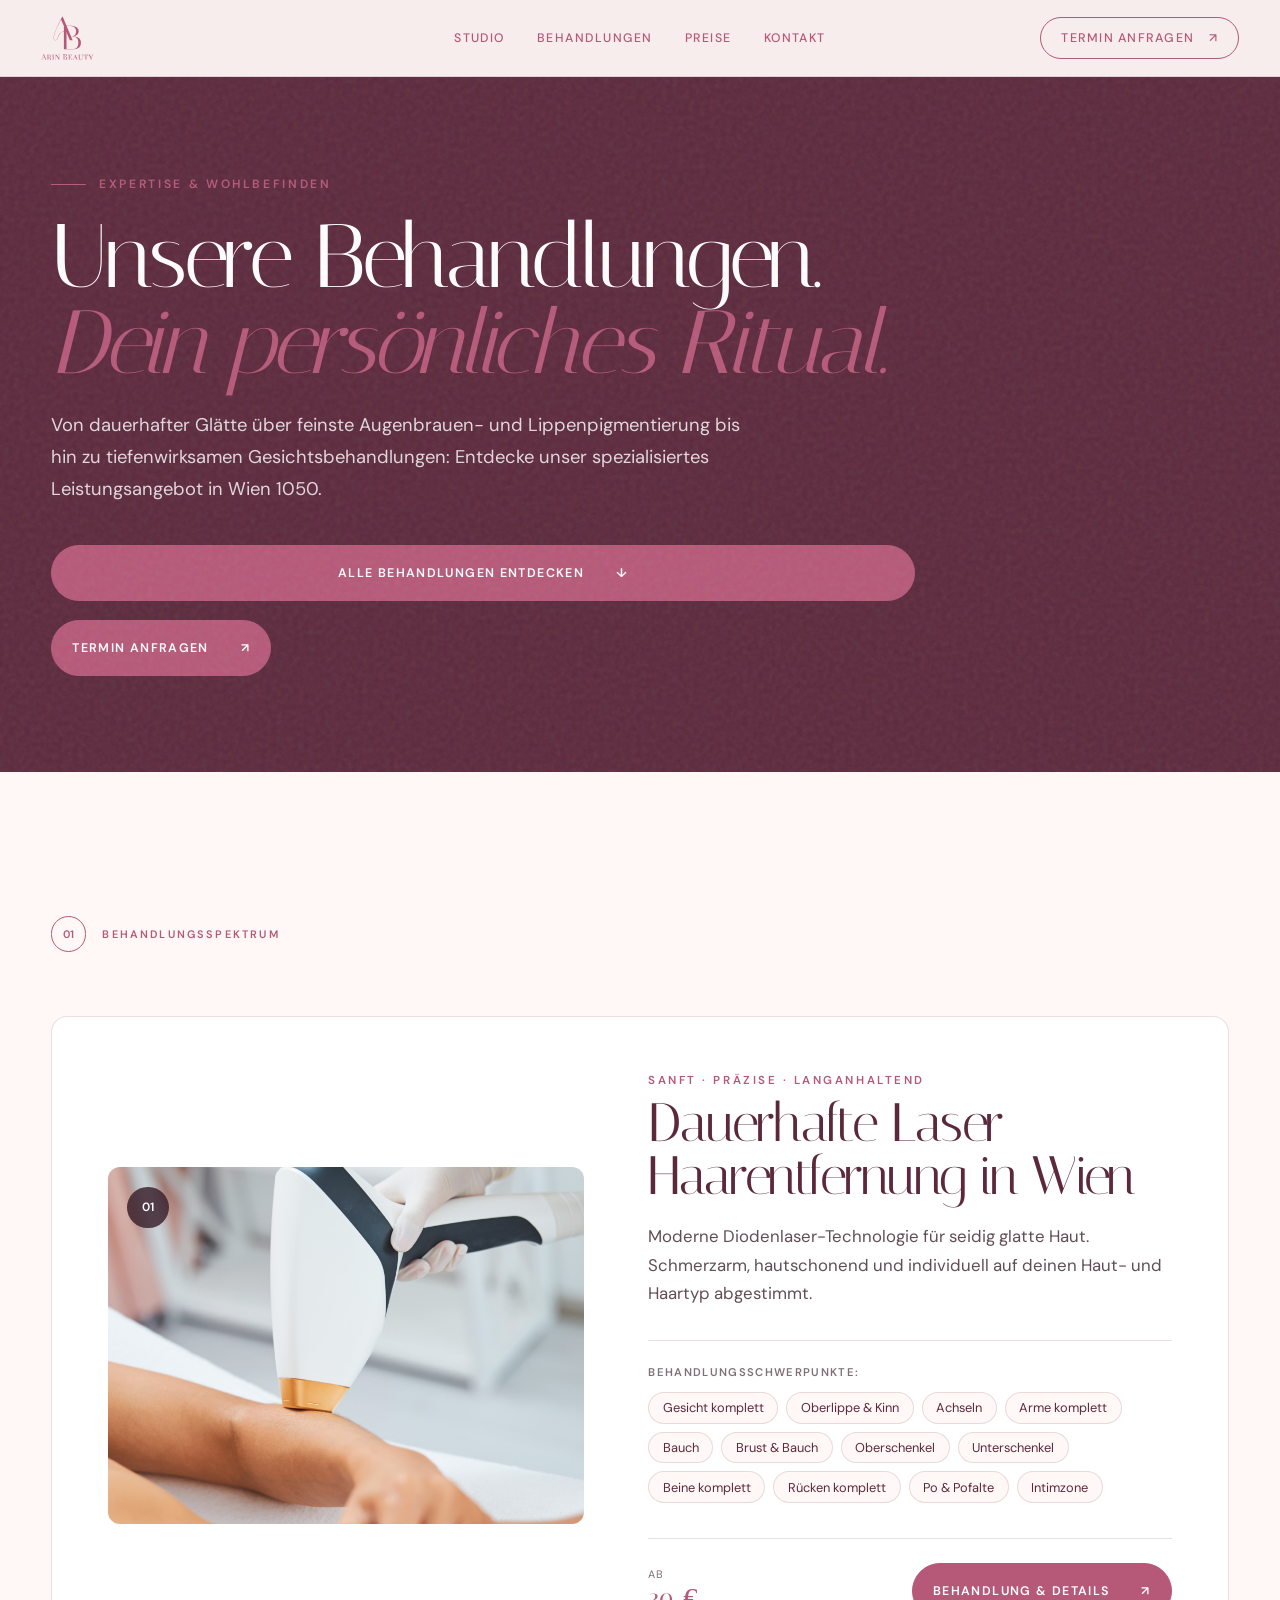
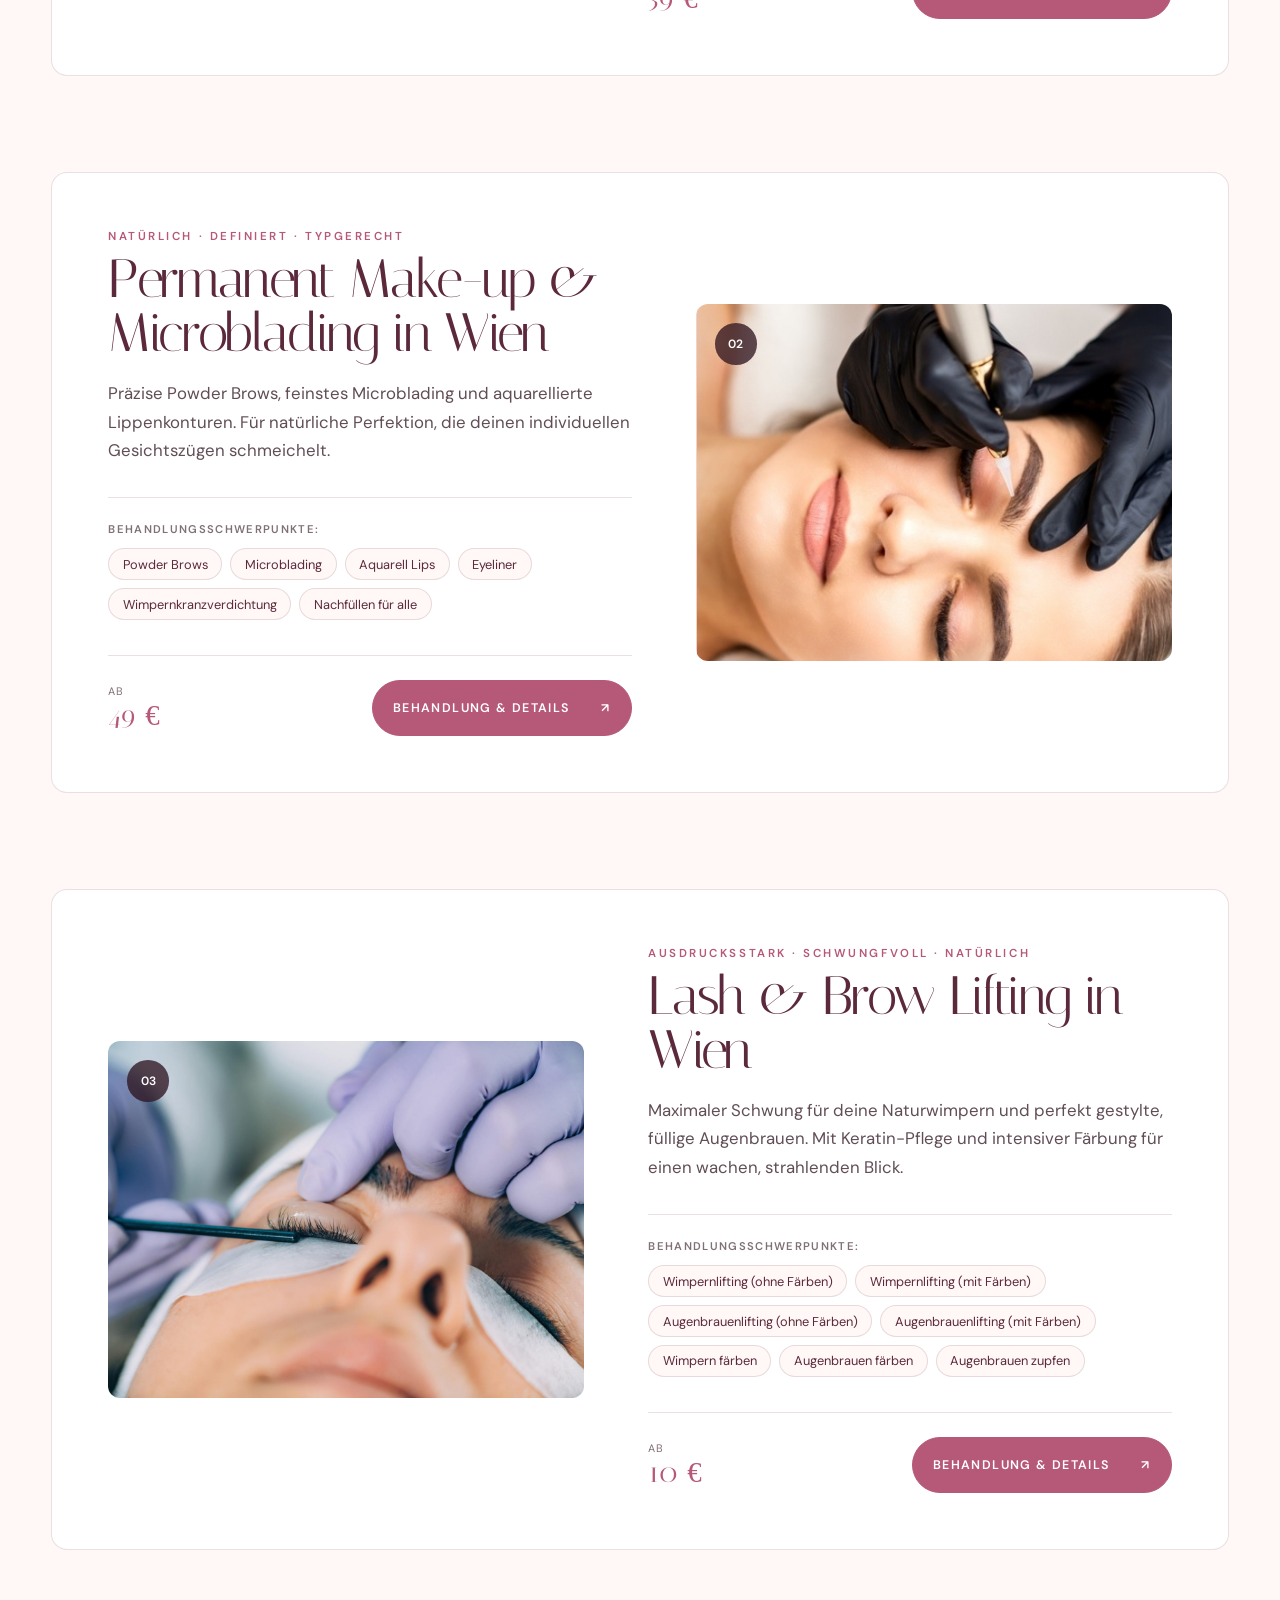
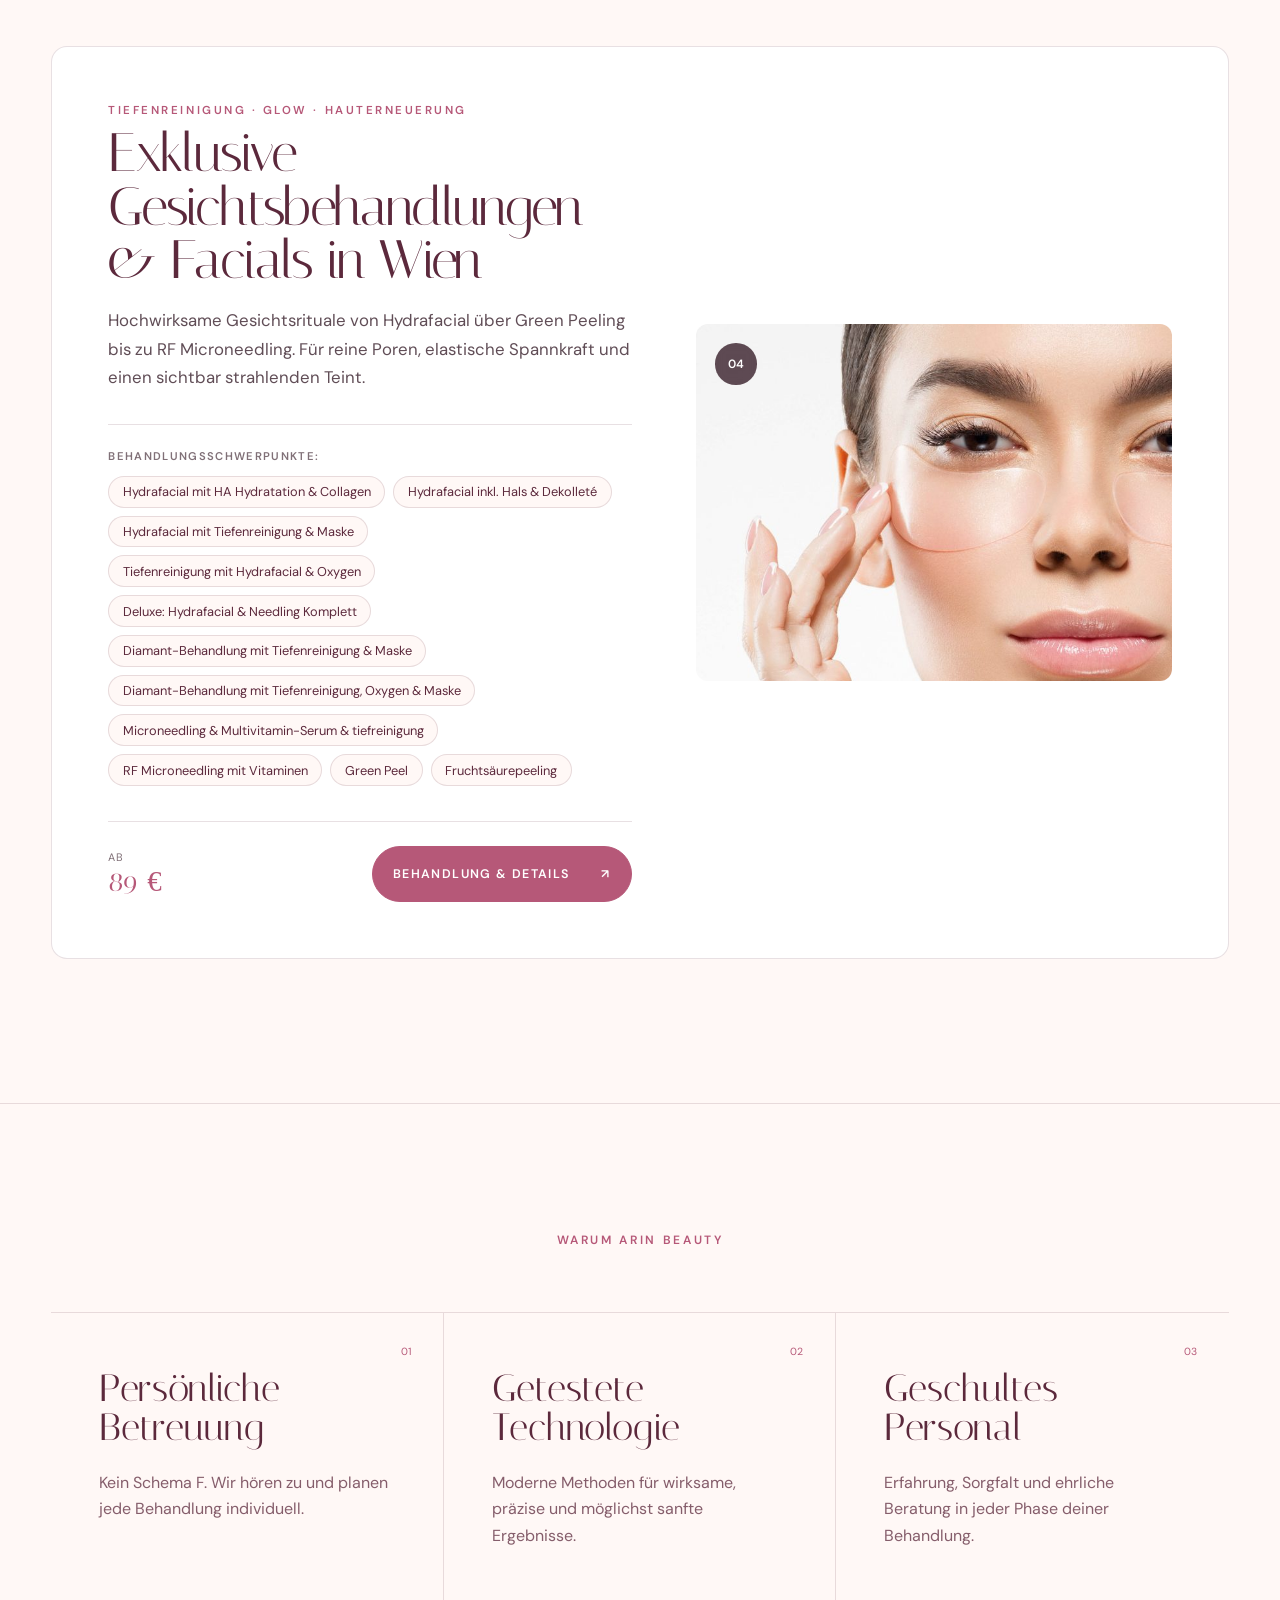
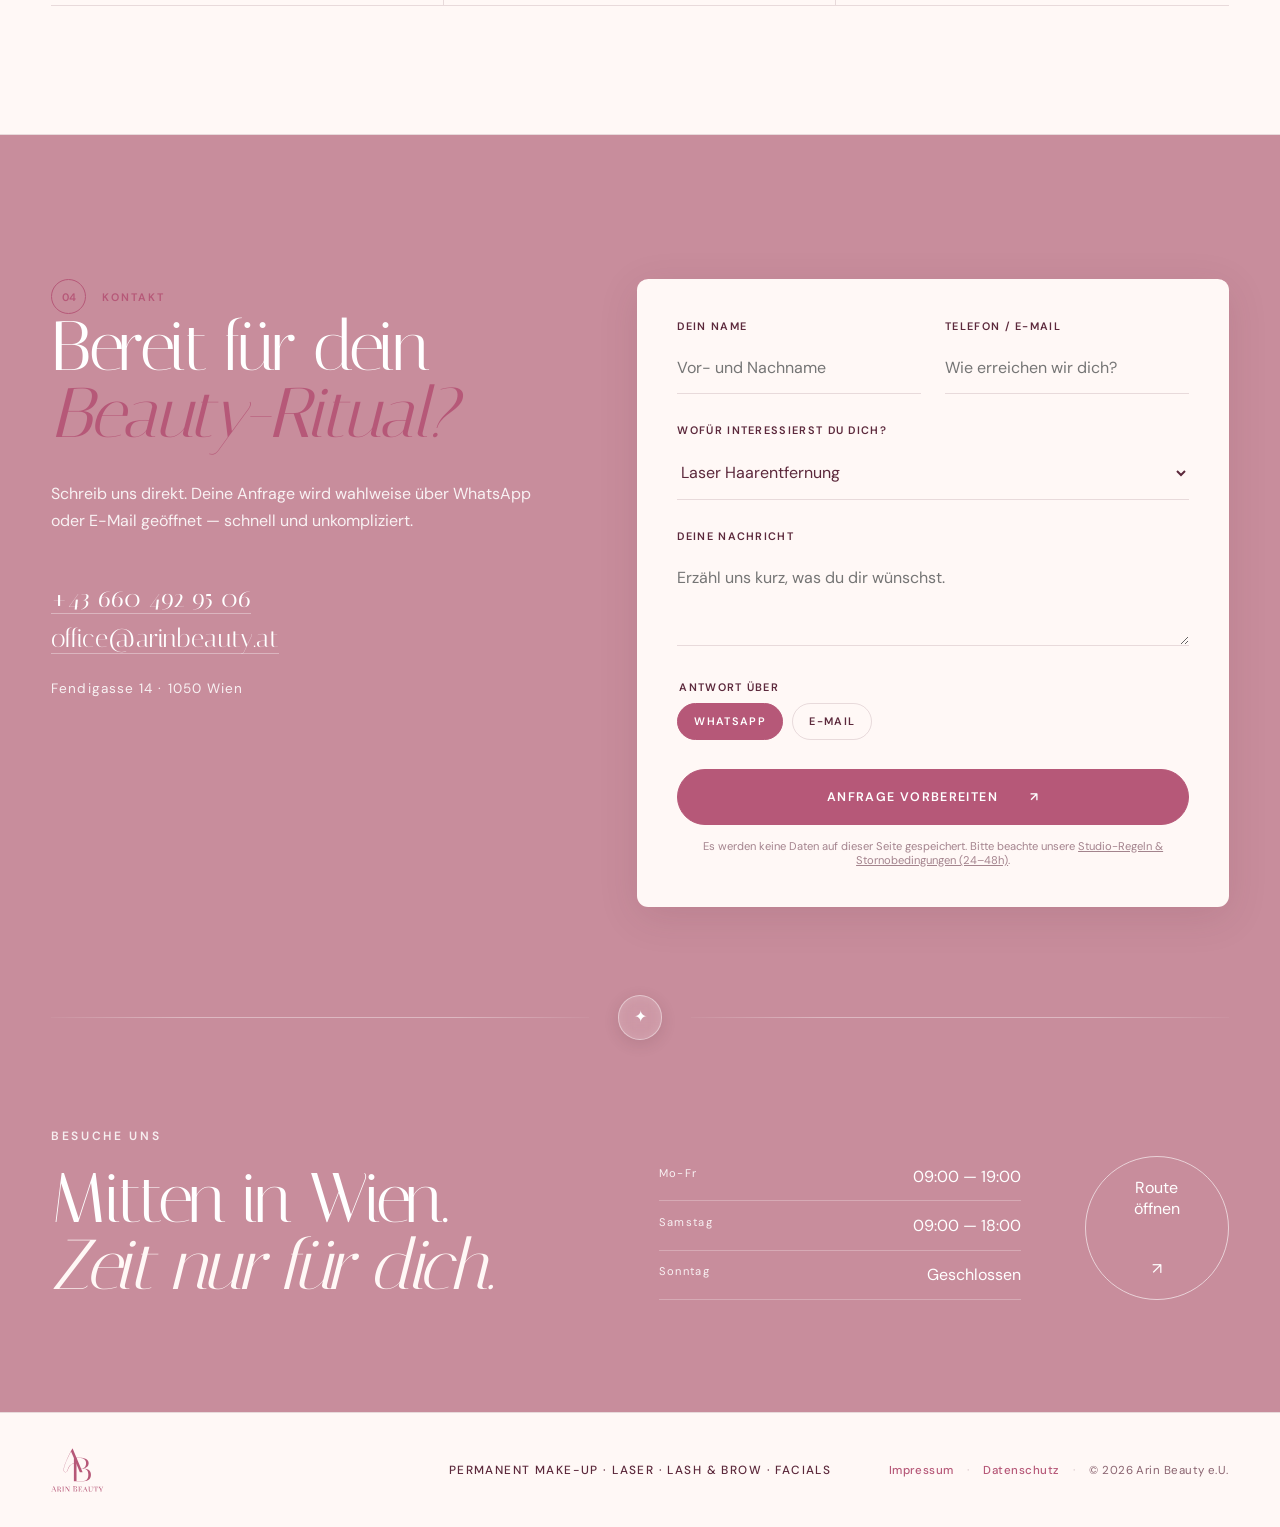
==== behandlungen/index.html @ 5d075c3d "create project template" ====
<!DOCTYPE html><html lang="de"> <head><meta charset="utf-8"><meta name="viewport" content="width=device-width, initial-scale=1"><title>Behandlungen &amp; Rituale — Arin Beauty Studio Wien</title><meta name="description" content="Alle Behandlungen bei Arin Beauty in 1050 Wien im Überblick: Laser-Haarentfernung, Permanent Make-up, Lash &#38; Brow Lifting und Gesichtsbehandlungen."><meta name="theme-color" content="#2b111d"><link rel="canonical" href="https://arinbeauty.at/behandlungen/"><!-- Open Graph / Facebook --><meta property="og:type" content="website"><meta property="og:url" content="https://arinbeauty.at/behandlungen/"><meta property="og:title" content="Behandlungen &#38; Rituale — Arin Beauty Studio Wien"><meta property="og:description" content="Alle Behandlungen bei Arin Beauty in 1050 Wien im Überblick: Laser-Haarentfernung, Permanent Make-up, Lash &#38; Brow Lifting und Gesichtsbehandlungen."><meta property="og:image" content="https://arinbeauty.at/images/laser.jpg"><meta property="og:locale" content="de_AT"><!-- Twitter --><meta name="twitter:card" content="summary_large_image"><meta name="twitter:url" content="https://arinbeauty.at/behandlungen/"><meta name="twitter:title" content="Behandlungen &#38; Rituale — Arin Beauty Studio Wien"><meta name="twitter:description" content="Alle Behandlungen bei Arin Beauty in 1050 Wien im Überblick: Laser-Haarentfernung, Permanent Make-up, Lash &#38; Brow Lifting und Gesichtsbehandlungen."><meta name="twitter:image" content="https://arinbeauty.at/images/laser.jpg"><!-- Fonts & Preconnect --><link rel="preconnect" href="https://fonts.googleapis.com"><link rel="preconnect" href="https://fonts.gstatic.com" crossorigin><link href="https://fonts.googleapis.com/css2?family=DM+Sans:wght@400;500;600&family=Italiana&display=swap" rel="stylesheet"><!-- Favicon --><link rel="icon" type="image/svg+xml" href="data:image/svg+xml,%3Csvg xmlns='http://www.w3.org/2000/svg' viewBox='0 0 64 64'%3E%3Crect width='64' height='64' rx='32' fill='%23f4b7ca'/%3E%3Cpath d='M18 45 30 17h4l12 28h-7l-2.5-6H27.2l-2.4 6h-6.8Zm11.5-12h4.8L32 27l-2.5 6Z' fill='%232b111d'/%3E%3C/svg%3E"><!-- Local Business Schema for SEO --><script type="application/ld+json">{"@context":"https://schema.org","@type":"HealthAndBeautyBusiness","name":"Arin Beauty","url":"https://arinbeauty.at","logo":"https://arinbeauty.at/images/clinic-logo.svg","image":"https://arinbeauty.at/images/laser.jpg","description":"Alle Behandlungen bei Arin Beauty in 1050 Wien im Überblick: Laser-Haarentfernung, Permanent Make-up, Lash & Brow Lifting und Gesichtsbehandlungen.","telephone":"+436604929506","priceRange":"€€","address":{"@type":"PostalAddress","streetAddress":"Fendigasse 14","addressLocality":"Wien","postalCode":"1050","addressCountry":"AT"},"geo":{"@type":"GeoCoordinates","latitude":48.1834,"longitude":16.3571},"openingHoursSpecification":[{"@type":"OpeningHoursSpecification","dayOfWeek":["Monday","Tuesday","Wednesday","Thursday","Friday"],"opens":"09:00","closes":"19:00"},{"@type":"OpeningHoursSpecification","dayOfWeek":"Saturday","opens":"09:00","closes":"18:00"}],"sameAs":["https://www.instagram.com/arinbeauty.at/"]}</script><link rel="stylesheet" href="../_astro/_service_.DcyjNBuE.css">
<link rel="stylesheet" href="../_astro/behandlungen.DnwA8WPB.css"></head> <body> <a class="skip-link" href="index.html#main">Zum Inhalt springen</a> <div class="cursor-glow" aria-hidden="true"></div>  <header class="site-header" id="site-header"> <a class="brand" href="../index.html" aria-label="Arin Beauty Startseite"> <svg xmlns="http://www.w3.org/2000/svg" xmlns:xlink="http://www.w3.org/1999/xlink" width="auto" height="44" class="clinic-logo " aria-hidden="true" viewBox="25 60 325 272" preserveAspectRatio="xMidYMid meet"><defs><g></g></defs><g fill="currentColor" fill-opacity="1"><g transform="translate(95.556233, 209.247886)"><g><path d="M 107.566406 0 L 124.910156 0 L 63.175781 -145.761719 L 61.730469 -145.761719 C 46.039062 -119.128906 27.460938 -81.550781 16.515625 -52.027344 C 11.5625 -38.816406 8.671875 -27.253906 7.640625 -18.167969 C 6.605469 -8.878906 8.878906 -2.683594 14.453125 -0.207031 C 15.898438 1.03125 16.515625 1.03125 17.753906 1.238281 C 27.046875 1.652344 30.554688 -5.988281 34.480469 -16.308594 C 41.085938 -31.382812 49.136719 -52.648438 84.234375 -55.949219 Z M 83.617188 -57.394531 C 47.898438 -53.886719 39.640625 -32.207031 32.828125 -16.722656 C 29.523438 -7.226562 26.21875 0 17.960938 -0.621094 C 16.929688 -1.238281 16.308594 -1.238281 15.070312 -1.652344 C 10.117188 -3.304688 8.671875 -9.703125 9.085938 -18.167969 C 10.117188 -27.046875 13.007812 -38.402344 17.960938 -51.617188 C 26.632812 -75.566406 40.671875 -103.644531 53.265625 -128.007812 Z M 83.617188 -57.394531 "></path></g></g></g><g fill="currentColor" fill-opacity="1"><g transform="translate(159.251214, 266.327521)"><g><path d="M 68.339844 -80.3125 C 85.0625 -83.824219 98.6875 -94.144531 98.6875 -112.726562 C 98.6875 -136.472656 73.914062 -145.761719 42.945312 -145.761719 L 7.226562 -145.761719 L 7.226562 0 L 56.15625 0 C 87.953125 -0.207031 112.726562 -7.226562 112.726562 -40.464844 C 112.726562 -69.785156 94.351562 -78.457031 68.339844 -80.3125 Z M 96.625 -40.464844 C 96.625 -3.304688 73.085938 -1.652344 54.503906 -1.652344 L 23.535156 -1.652344 L 23.535156 -115 C 25.1875 -106.945312 27.664062 -99.925781 31.382812 -94.351562 C 37.371094 -84.855469 46.453125 -79.28125 56.15625 -79.28125 C 74.121094 -79.28125 96.625 -77.421875 96.625 -40.464844 Z M 82.585938 -112.726562 C 82.585938 -90.222656 69.992188 -80.933594 56.15625 -80.933594 C 46.867188 -80.933594 38.816406 -86.09375 33.035156 -95.386719 C 27.046875 -104.054688 23.535156 -116.445312 23.535156 -130.691406 L 23.535156 -144.316406 L 42.945312 -144.316406 C 62.765625 -144.316406 82.585938 -136.265625 82.585938 -112.726562 Z M 82.585938 -112.726562 "></path></g></g></g><g fill="currentColor" fill-opacity="1"><g transform="translate(27.166863, 329.665023)"><g><path d="M 27.59375 -4.09375 C 28.363281 -2.082031 29.484375 -1.039062 30.953125 -0.96875 L 30.953125 0 C 29.648438 -0.09375 27.910156 -0.140625 25.734375 -0.140625 C 22.953125 -0.140625 20.878906 -0.09375 19.515625 0 L 19.515625 -0.96875 C 20.742188 -1.039062 21.625 -1.195312 22.15625 -1.4375 C 22.695312 -1.675781 22.96875 -2.117188 22.96875 -2.765625 C 22.96875 -3.316406 22.769531 -4.082031 22.375 -5.0625 L 19.40625 -13.046875 L 7.640625 -13.046875 L 5.640625 -7.875 C 4.992188 -6.125 4.671875 -4.796875 4.671875 -3.890625 C 4.671875 -2.890625 5.019531 -2.160156 5.71875 -1.703125 C 6.414062 -1.242188 7.476562 -1 8.90625 -0.96875 L 8.90625 0 C 7.050781 -0.09375 5.1875 -0.140625 3.3125 -0.140625 C 1.851562 -0.140625 0.632812 -0.09375 -0.34375 0 L -0.34375 -0.96875 C 1.28125 -1.363281 2.5625 -2.773438 3.5 -5.203125 L 14.9375 -34.6875 L 15.71875 -34.6875 Z M 19.03125 -14.015625 L 13.578125 -28.5625 L 8.03125 -14.015625 Z M 19.03125 -14.015625 "></path></g></g></g><g fill="currentColor" fill-opacity="1"><g transform="translate(59.605397, 329.665023)"><g><path d="M 30.75 -2.046875 C 30.132812 -1.171875 29.425781 -0.492188 28.625 -0.015625 C 27.832031 0.453125 26.882812 0.6875 25.78125 0.6875 C 23.0625 0.6875 21.394531 -0.546875 20.78125 -3.015625 L 19.265625 -9.09375 C 18.816406 -10.914062 18.144531 -12.132812 17.25 -12.75 C 16.351562 -13.363281 15.03125 -13.671875 13.28125 -13.671875 L 10.515625 -13.671875 L 10.515625 -5.15625 C 10.515625 -3.925781 10.609375 -3.035156 10.796875 -2.484375 C 10.992188 -1.929688 11.359375 -1.554688 11.890625 -1.359375 C 12.429688 -1.171875 13.285156 -1.039062 14.453125 -0.96875 L 14.453125 0 C 12.960938 -0.09375 10.898438 -0.140625 8.265625 -0.140625 C 5.484375 -0.140625 3.410156 -0.09375 2.046875 0 L 2.046875 -0.96875 C 3.210938 -1.039062 4.0625 -1.171875 4.59375 -1.359375 C 5.132812 -1.554688 5.5 -1.929688 5.6875 -2.484375 C 5.882812 -3.035156 5.984375 -3.925781 5.984375 -5.15625 L 5.984375 -24.421875 C 5.984375 -25.660156 5.882812 -26.550781 5.6875 -27.09375 C 5.5 -27.644531 5.132812 -28.019531 4.59375 -28.21875 C 4.0625 -28.414062 3.210938 -28.546875 2.046875 -28.609375 L 2.046875 -29.578125 C 3.410156 -29.484375 5.390625 -29.4375 7.984375 -29.4375 L 12.9375 -29.484375 C 13.488281 -29.515625 14.125 -29.53125 14.84375 -29.53125 C 18.476562 -29.53125 21.257812 -28.847656 23.1875 -27.484375 C 25.113281 -26.128906 26.078125 -24.363281 26.078125 -22.1875 C 26.078125 -20.300781 25.320312 -18.578125 23.8125 -17.015625 C 22.3125 -15.460938 19.835938 -14.476562 16.390625 -14.0625 C 17.046875 -14 17.597656 -13.929688 18.046875 -13.859375 C 19.765625 -13.609375 21.125 -13.09375 22.125 -12.3125 C 23.132812 -11.53125 23.851562 -10.28125 24.28125 -8.5625 L 25.34375 -4.140625 C 25.601562 -3.003906 25.882812 -2.195312 26.1875 -1.71875 C 26.5 -1.25 26.898438 -1.015625 27.390625 -1.015625 C 28.203125 -1.015625 29.09375 -1.566406 30.0625 -2.671875 Z M 13.625 -28.609375 C 12.75 -28.609375 12.09375 -28.492188 11.65625 -28.265625 C 11.21875 -28.035156 10.914062 -27.628906 10.75 -27.046875 C 10.59375 -26.460938 10.515625 -25.585938 10.515625 -24.421875 L 10.515625 -14.640625 L 13.765625 -14.640625 C 16.617188 -14.640625 18.570312 -15.25 19.625 -16.46875 C 20.6875 -17.6875 21.21875 -19.414062 21.21875 -21.65625 C 21.21875 -23.988281 20.625 -25.726562 19.4375 -26.875 C 18.25 -28.03125 16.3125 -28.609375 13.625 -28.609375 Z M 13.625 -28.609375 "></path></g></g></g><g fill="currentColor" fill-opacity="1"><g transform="translate(91.75214, 329.665023)"><g><path d="M 14.453125 -28.609375 C 13.285156 -28.546875 12.429688 -28.414062 11.890625 -28.21875 C 11.359375 -28.019531 10.992188 -27.644531 10.796875 -27.09375 C 10.609375 -26.550781 10.515625 -25.660156 10.515625 -24.421875 L 10.515625 -5.15625 C 10.515625 -3.925781 10.609375 -3.035156 10.796875 -2.484375 C 10.992188 -1.929688 11.359375 -1.554688 11.890625 -1.359375 C 12.429688 -1.171875 13.285156 -1.039062 14.453125 -0.96875 L 14.453125 0 C 12.960938 -0.09375 10.898438 -0.140625 8.265625 -0.140625 C 5.484375 -0.140625 3.410156 -0.09375 2.046875 0 L 2.046875 -0.96875 C 3.210938 -1.039062 4.0625 -1.171875 4.59375 -1.359375 C 5.132812 -1.554688 5.5 -1.929688 5.6875 -2.484375 C 5.882812 -3.035156 5.984375 -3.925781 5.984375 -5.15625 L 5.984375 -24.421875 C 5.984375 -25.660156 5.882812 -26.550781 5.6875 -27.09375 C 5.5 -27.644531 5.132812 -28.019531 4.59375 -28.21875 C 4.0625 -28.414062 3.210938 -28.546875 2.046875 -28.609375 L 2.046875 -29.578125 C 3.410156 -29.484375 5.484375 -29.4375 8.265625 -29.4375 C 10.859375 -29.4375 12.921875 -29.484375 14.453125 -29.578125 Z M 14.453125 -28.609375 "></path></g></g></g><g fill="currentColor" fill-opacity="1"><g transform="translate(110.038642, 329.665023)"><g><path d="M 31.625 -28.609375 C 30.488281 -28.546875 29.644531 -28.375 29.09375 -28.09375 C 28.539062 -27.820312 28.164062 -27.367188 27.96875 -26.734375 C 27.78125 -26.097656 27.6875 -25.164062 27.6875 -23.9375 L 27.6875 0.25 L 26.5625 0.25 L 7.109375 -26.71875 L 7.109375 -5.640625 C 7.109375 -4.378906 7.210938 -3.4375 7.421875 -2.8125 C 7.628906 -2.195312 8.039062 -1.753906 8.65625 -1.484375 C 9.269531 -1.210938 10.226562 -1.039062 11.53125 -0.96875 L 11.53125 0 C 10.363281 -0.09375 8.707031 -0.140625 6.5625 -0.140625 C 4.625 -0.140625 3.117188 -0.09375 2.046875 0 L 2.046875 -0.96875 C 3.179688 -1.039062 4.023438 -1.210938 4.578125 -1.484375 C 5.128906 -1.753906 5.5 -2.207031 5.6875 -2.84375 C 5.882812 -3.476562 5.984375 -4.410156 5.984375 -5.640625 L 5.984375 -24.421875 C 5.984375 -25.660156 5.882812 -26.550781 5.6875 -27.09375 C 5.5 -27.644531 5.132812 -28.019531 4.59375 -28.21875 C 4.0625 -28.414062 3.210938 -28.546875 2.046875 -28.609375 L 2.046875 -29.578125 C 3.117188 -29.484375 4.625 -29.4375 6.5625 -29.4375 C 8.320312 -29.4375 9.816406 -29.484375 11.046875 -29.578125 L 26.5625 -7.984375 L 26.5625 -23.9375 C 26.5625 -25.207031 26.457031 -26.148438 26.25 -26.765625 C 26.039062 -27.378906 25.625 -27.820312 25 -28.09375 C 24.382812 -28.375 23.429688 -28.546875 22.140625 -28.609375 L 22.140625 -29.578125 C 23.304688 -29.484375 24.957031 -29.4375 27.09375 -29.4375 C 29.039062 -29.4375 30.550781 -29.484375 31.625 -29.578125 Z M 31.625 -28.609375 "></path></g></g></g><g fill="currentColor" fill-opacity="1"><g transform="translate(145.151962, 329.665023)"><g></g></g></g><g fill="currentColor" fill-opacity="1"><g transform="translate(159.06155, 329.665023)"><g><path d="M 18.203125 -18.203125 C 21.765625 -17.710938 24.304688 -16.679688 25.828125 -15.109375 C 27.359375 -13.535156 28.125 -11.644531 28.125 -9.4375 C 28.125 -7.59375 27.648438 -5.957031 26.703125 -4.53125 C 25.765625 -3.101562 24.421875 -1.988281 22.671875 -1.1875 C 20.921875 -0.394531 18.847656 0 16.453125 0 C 15.566406 0 14.816406 -0.015625 14.203125 -0.046875 C 12.128906 -0.109375 10.085938 -0.140625 8.078125 -0.140625 C 5.421875 -0.140625 3.410156 -0.09375 2.046875 0 L 2.046875 -0.96875 C 3.210938 -1.039062 4.0625 -1.171875 4.59375 -1.359375 C 5.132812 -1.554688 5.5 -1.929688 5.6875 -2.484375 C 5.882812 -3.035156 5.984375 -3.925781 5.984375 -5.15625 L 5.984375 -29.296875 C 5.984375 -30.523438 5.882812 -31.414062 5.6875 -31.96875 C 5.5 -32.519531 5.132812 -32.890625 4.59375 -33.078125 C 4.0625 -33.273438 3.210938 -33.40625 2.046875 -33.46875 L 2.046875 -34.453125 C 3.410156 -34.347656 5.390625 -34.296875 7.984375 -34.296875 L 13.234375 -34.34375 C 13.847656 -34.382812 14.546875 -34.40625 15.328125 -34.40625 C 18.640625 -34.40625 21.175781 -33.707031 22.9375 -32.3125 C 24.707031 -30.914062 25.59375 -29.066406 25.59375 -26.765625 C 25.59375 -24.878906 25 -23.191406 23.8125 -21.703125 C 22.632812 -20.210938 20.765625 -19.078125 18.203125 -18.296875 Z M 14.109375 -33.46875 C 13.109375 -33.46875 12.351562 -33.351562 11.84375 -33.125 C 11.34375 -32.90625 10.992188 -32.503906 10.796875 -31.921875 C 10.609375 -31.335938 10.515625 -30.460938 10.515625 -29.296875 L 10.515625 -18.296875 L 13.765625 -18.296875 C 16.429688 -18.296875 18.289062 -19.015625 19.34375 -20.453125 C 20.394531 -21.898438 20.921875 -23.820312 20.921875 -26.21875 C 20.921875 -28.65625 20.382812 -30.472656 19.3125 -31.671875 C 18.238281 -32.867188 16.503906 -33.46875 14.109375 -33.46875 Z M 14.15625 -1.125 C 20.21875 -1.125 23.25 -3.960938 23.25 -9.640625 C 23.25 -12.203125 22.5625 -14.144531 21.1875 -15.46875 C 19.8125 -16.800781 17.613281 -17.46875 14.59375 -17.46875 L 10.515625 -17.46875 L 10.515625 -5.15625 C 10.515625 -3.988281 10.609375 -3.128906 10.796875 -2.578125 C 10.992188 -2.023438 11.34375 -1.644531 11.84375 -1.4375 C 12.351562 -1.226562 13.125 -1.125 14.15625 -1.125 Z M 14.15625 -1.125 "></path></g></g></g><g fill="currentColor" fill-opacity="1"><g transform="translate(191.159652, 329.665023)"><g><path d="M 25.984375 -5.734375 C 25.984375 -4.054688 26.097656 -2.144531 26.328125 0 C 24.210938 -0.09375 20.660156 -0.140625 15.671875 -0.140625 C 9.671875 -0.140625 5.128906 -0.09375 2.046875 0 L 2.046875 -0.96875 C 3.210938 -1.039062 4.0625 -1.171875 4.59375 -1.359375 C 5.132812 -1.554688 5.5 -1.929688 5.6875 -2.484375 C 5.882812 -3.035156 5.984375 -3.925781 5.984375 -5.15625 L 5.984375 -24.421875 C 5.984375 -25.660156 5.882812 -26.550781 5.6875 -27.09375 C 5.5 -27.644531 5.132812 -28.019531 4.59375 -28.21875 C 4.0625 -28.414062 3.210938 -28.546875 2.046875 -28.609375 L 2.046875 -29.578125 C 5.128906 -29.484375 9.671875 -29.4375 15.671875 -29.4375 C 20.210938 -29.4375 23.4375 -29.484375 25.34375 -29.578125 C 25.125 -27.628906 25.015625 -25.878906 25.015625 -24.328125 C 25.015625 -23.066406 25.0625 -22.0625 25.15625 -21.3125 L 24.03125 -21.3125 C 23.8125 -23.96875 23.253906 -25.820312 22.359375 -26.875 C 21.460938 -27.9375 20.007812 -28.46875 18 -28.46875 L 14.453125 -28.46875 C 13.285156 -28.46875 12.429688 -28.375 11.890625 -28.1875 C 11.359375 -28.007812 10.992188 -27.644531 10.796875 -27.09375 C 10.609375 -26.550781 10.515625 -25.660156 10.515625 -24.421875 L 10.515625 -15.375 L 14.546875 -15.375 C 15.585938 -15.375 16.382812 -15.640625 16.9375 -16.171875 C 17.488281 -16.710938 17.859375 -17.296875 18.046875 -17.921875 C 18.242188 -18.554688 18.425781 -19.363281 18.59375 -20.34375 L 19.703125 -20.34375 C 19.609375 -19.238281 19.5625 -18.035156 19.5625 -16.734375 L 19.5625 -14.890625 C 19.5625 -13.617188 19.660156 -11.800781 19.859375 -9.4375 L 18.734375 -9.4375 C 18.535156 -11 18.160156 -12.21875 17.609375 -13.09375 C 17.054688 -13.96875 16.035156 -14.40625 14.546875 -14.40625 L 10.515625 -14.40625 L 10.515625 -5.15625 C 10.515625 -3.925781 10.609375 -3.035156 10.796875 -2.484375 C 10.992188 -1.929688 11.359375 -1.566406 11.890625 -1.390625 C 12.429688 -1.210938 13.285156 -1.125 14.453125 -1.125 L 18 -1.125 C 19.625 -1.125 20.90625 -1.378906 21.84375 -1.890625 C 22.78125 -2.410156 23.492188 -3.242188 23.984375 -4.390625 C 24.472656 -5.546875 24.816406 -7.164062 25.015625 -9.25 L 26.125 -9.25 C 26.03125 -8.375 25.984375 -7.203125 25.984375 -5.734375 Z M 25.984375 -5.734375 "></path></g></g></g><g fill="currentColor" fill-opacity="1"><g transform="translate(221.896042, 329.665023)"><g><path d="M 26.765625 -4.09375 C 27.640625 -2.082031 28.757812 -1.039062 30.125 -0.96875 L 30.125 0 C 28.820312 -0.09375 27.082031 -0.140625 24.90625 -0.140625 C 22.125 -0.140625 20.050781 -0.09375 18.6875 0 L 18.6875 -0.96875 C 19.882812 -1.039062 20.765625 -1.203125 21.328125 -1.453125 C 21.898438 -1.710938 22.1875 -2.148438 22.1875 -2.765625 C 22.1875 -3.285156 21.957031 -4.050781 21.5 -5.0625 L 19.03125 -10.609375 L 7.203125 -10.609375 L 5.546875 -6.953125 C 4.992188 -5.691406 4.71875 -4.65625 4.71875 -3.84375 C 4.71875 -3 5.015625 -2.34375 5.609375 -1.875 C 6.210938 -1.40625 7.179688 -1.101562 8.515625 -0.96875 L 8.515625 0 C 7.546875 -0.09375 6.070312 -0.140625 4.09375 -0.140625 C 2.113281 -0.140625 0.703125 -0.09375 -0.140625 0 L -0.140625 -0.96875 C 0.734375 -1.195312 1.476562 -1.691406 2.09375 -2.453125 C 2.707031 -3.210938 3.289062 -4.226562 3.84375 -5.5 L 14.59375 -29.828125 L 15.375 -29.828125 Z M 18.640625 -11.578125 L 13.140625 -23.9375 L 7.59375 -11.578125 Z M 18.640625 -11.578125 "></path></g></g></g><g fill="currentColor" fill-opacity="1"><g transform="translate(253.653727, 329.665023)"><g><path d="M 30.796875 -28.609375 C 29.660156 -28.546875 28.816406 -28.375 28.265625 -28.09375 C 27.710938 -27.820312 27.335938 -27.367188 27.140625 -26.734375 C 26.953125 -26.097656 26.859375 -25.164062 26.859375 -23.9375 L 26.859375 -13.1875 C 26.859375 -10.945312 26.703125 -9.039062 26.390625 -7.46875 C 26.085938 -5.894531 25.578125 -4.523438 24.859375 -3.359375 C 24.085938 -2.128906 22.960938 -1.144531 21.484375 -0.40625 C 20.003906 0.320312 18.328125 0.6875 16.453125 0.6875 C 13.109375 0.6875 10.546875 -0.0234375 8.765625 -1.453125 C 7.335938 -2.722656 6.378906 -4.164062 5.890625 -5.78125 C 5.398438 -7.40625 5.15625 -9.828125 5.15625 -13.046875 L 5.15625 -24.421875 C 5.15625 -25.660156 5.054688 -26.550781 4.859375 -27.09375 C 4.671875 -27.644531 4.304688 -28.019531 3.765625 -28.21875 C 3.234375 -28.414062 2.382812 -28.546875 1.21875 -28.609375 L 1.21875 -29.578125 C 2.582031 -29.484375 4.65625 -29.4375 7.4375 -29.4375 C 10.039062 -29.4375 12.101562 -29.484375 13.625 -29.578125 L 13.625 -28.609375 C 12.457031 -28.546875 11.601562 -28.414062 11.0625 -28.21875 C 10.53125 -28.019531 10.164062 -27.644531 9.96875 -27.09375 C 9.78125 -26.550781 9.6875 -25.660156 9.6875 -24.421875 L 9.6875 -12.21875 C 9.6875 -9.8125 9.847656 -7.820312 10.171875 -6.25 C 10.492188 -4.675781 11.179688 -3.410156 12.234375 -2.453125 C 13.285156 -1.492188 14.835938 -1.015625 16.890625 -1.015625 C 20.128906 -1.015625 22.410156 -2.035156 23.734375 -4.078125 C 25.066406 -6.128906 25.734375 -8.988281 25.734375 -12.65625 L 25.734375 -23.9375 C 25.734375 -25.6875 25.414062 -26.882812 24.78125 -27.53125 C 24.15625 -28.1875 23 -28.546875 21.3125 -28.609375 L 21.3125 -29.578125 C 22.476562 -29.484375 24.132812 -29.4375 26.28125 -29.4375 C 28.21875 -29.4375 29.722656 -29.484375 30.796875 -29.578125 Z M 30.796875 -28.609375 "></path></g></g></g><g fill="currentColor" fill-opacity="1"><g transform="translate(287.453981, 329.665023)"><g><path d="M 29.046875 -29.578125 C 28.816406 -27.441406 28.703125 -25.53125 28.703125 -23.84375 C 28.703125 -22.15625 28.753906 -20.828125 28.859375 -19.859375 L 27.734375 -19.859375 C 27.535156 -22.117188 27.222656 -23.847656 26.796875 -25.046875 C 26.378906 -26.253906 25.703125 -27.125 24.765625 -27.65625 C 23.828125 -28.195312 22.484375 -28.46875 20.734375 -28.46875 L 17.609375 -28.46875 L 17.609375 -5.640625 C 17.609375 -4.273438 17.738281 -3.285156 18 -2.671875 C 18.257812 -2.054688 18.710938 -1.632812 19.359375 -1.40625 C 20.015625 -1.1875 21.070312 -1.039062 22.53125 -0.96875 L 22.53125 0 C 20.84375 -0.09375 18.457031 -0.140625 15.375 -0.140625 C 12.132812 -0.140625 9.734375 -0.09375 8.171875 0 L 8.171875 -0.96875 C 9.628906 -1.039062 10.679688 -1.1875 11.328125 -1.40625 C 11.984375 -1.632812 12.441406 -2.054688 12.703125 -2.671875 C 12.960938 -3.285156 13.09375 -4.273438 13.09375 -5.640625 L 13.09375 -28.46875 L 9.96875 -28.46875 C 8.21875 -28.46875 6.875 -28.195312 5.9375 -27.65625 C 5 -27.125 4.316406 -26.253906 3.890625 -25.046875 C 3.472656 -23.847656 3.164062 -22.117188 2.96875 -19.859375 L 1.84375 -19.859375 C 1.945312 -20.890625 2 -22.21875 2 -23.84375 C 2 -25.53125 1.882812 -27.441406 1.65625 -29.578125 C 4.34375 -29.484375 8.914062 -29.4375 15.375 -29.4375 C 21.800781 -29.4375 26.359375 -29.484375 29.046875 -29.578125 Z M 29.046875 -29.578125 "></path></g></g></g><g fill="currentColor" fill-opacity="1"><g transform="translate(319.941161, 329.665023)"><g><path d="M 23.640625 -29.390625 C 25.492188 -29.390625 26.742188 -29.453125 27.390625 -29.578125 L 27.390625 -28.5625 C 26.835938 -28.425781 26.332031 -28.113281 25.875 -27.625 C 25.425781 -27.144531 24.894531 -26.351562 24.28125 -25.25 L 16.640625 -11.578125 L 16.640625 -5.15625 C 16.640625 -3.925781 16.734375 -3.035156 16.921875 -2.484375 C 17.117188 -1.929688 17.484375 -1.554688 18.015625 -1.359375 C 18.554688 -1.171875 19.410156 -1.039062 20.578125 -0.96875 L 20.578125 0 C 19.085938 -0.09375 17.03125 -0.140625 14.40625 -0.140625 C 11.613281 -0.140625 9.535156 -0.09375 8.171875 0 L 8.171875 -0.96875 C 9.335938 -1.039062 10.1875 -1.171875 10.71875 -1.359375 C 11.257812 -1.554688 11.625 -1.929688 11.8125 -2.484375 C 12.007812 -3.035156 12.109375 -3.925781 12.109375 -5.15625 L 12.109375 -10.21875 L 2.71875 -25.84375 C 2.101562 -26.875 1.59375 -27.5625 1.1875 -27.90625 C 0.78125 -28.25 0.351562 -28.46875 -0.09375 -28.5625 L -0.09375 -29.578125 C 1.976562 -29.453125 3.40625 -29.390625 4.1875 -29.390625 C 6.425781 -29.390625 8.695312 -29.453125 11 -29.578125 L 11 -28.5625 C 9.894531 -28.5625 9.050781 -28.472656 8.46875 -28.296875 C 7.882812 -28.117188 7.59375 -27.71875 7.59375 -27.09375 C 7.59375 -26.550781 7.867188 -25.789062 8.421875 -24.8125 L 15.765625 -12.546875 L 21.796875 -23.15625 C 22.515625 -24.457031 22.875 -25.5 22.875 -26.28125 C 22.875 -27.632812 21.753906 -28.394531 19.515625 -28.5625 L 19.515625 -29.578125 C 20.710938 -29.453125 22.085938 -29.390625 23.640625 -29.390625 Z M 23.640625 -29.390625 "></path></g></g></g></svg> </a> <nav class="desktop-nav" aria-label="Hauptnavigation"> <a href="../index.html#studio">Studio</a> <a href="index.html" class="active">Behandlungen</a> <a href="../preise/index.html" class>Preise</a> <a href="../kontakt/index.html" class>Kontakt</a> </nav> <a class="nav-cta" href="../kontakt/index.html">Termin anfragen <span>↗</span></a> <button class="menu-toggle" id="menu-toggle" type="button" aria-expanded="false" aria-controls="mobile-menu" aria-label="Menü öffnen"> <span></span><span></span> </button> <nav class="mobile-menu" id="mobile-menu" aria-label="Mobile Navigation"> <a href="../index.html">Startseite</a> <a href="../index.html#studio">Studio</a> <a href="index.html">Behandlungen</a> <a href="../preise/index.html">Preise</a> <a href="../kontakt/index.html">Kontakt</a> <a class="mobile-menu-cta" href="../kontakt/index.html">Termin anfragen <span>↗</span></a> </nav> </header> <script type="module">const t=document.getElementById("menu-toggle"),n=document.getElementById("mobile-menu");if(t&&n){const s=()=>{t.setAttribute("aria-expanded","false"),t.setAttribute("aria-label","Menü öffnen"),n.classList.remove("open"),document.body.classList.remove("menu-open")};t.addEventListener("click",()=>{const e=t.getAttribute("aria-expanded")==="true";t.setAttribute("aria-expanded",String(!e)),t.setAttribute("aria-label",e?"Menü öffnen":"Menü schließen"),n.classList.toggle("open",!e),document.body.classList.toggle("menu-open",!e)}),n.querySelectorAll("a").forEach(e=>{e.addEventListener("click",s)}),window.addEventListener("keydown",e=>{e.key==="Escape"&&n.classList.contains("open")&&s()})}</script> <main id="main" data-astro-cid-hdipda4m> <!-- Editorial Page Banner --> <section class="page-banner" aria-label="Behandlungen Übersicht" data-astro-cid-hdipda4m> <div class="hero-grain" aria-hidden="true" data-astro-cid-hdipda4m></div> <div class="page-banner-content" data-astro-cid-hdipda4m> <p class="eyebrow hero-kicker reveal" data-astro-cid-hdipda4m>EXPERTISE & WOHLBEFINDEN</p> <h1 class="reveal" data-astro-cid-hdipda4m>Unsere Behandlungen.<br data-astro-cid-hdipda4m><em data-astro-cid-hdipda4m>Dein persönliches Ritual.</em></h1> <p class="page-banner-lead reveal" data-astro-cid-hdipda4m>
Von dauerhafter Glätte über feinste Augenbrauen- und Lippenpigmentierung bis hin zu tiefenwirksamen Gesichtsbehandlungen: Entdecke unser spezialisiertes Leistungsangebot in Wien 1050.
</p> <div class="page-banner-actions reveal" data-astro-cid-hdipda4m> <a class="button button-pink" href="index.html#behandlungsuebersicht" data-astro-cid-hdipda4m>Alle Behandlungen entdecken <span data-astro-cid-hdipda4m>↓</span></a> <a class="button button-light" href="../kontakt/index.html" data-astro-cid-hdipda4m>Termin anfragen <span data-astro-cid-hdipda4m>↗</span></a> </div> </div> </section> <!-- Treatments Hub Showcase --> <section class="section hub-section" id="behandlungsuebersicht" data-astro-cid-hdipda4m> <div class="section-label reveal" data-astro-cid-hdipda4m><span data-astro-cid-hdipda4m>01</span> BEHANDLUNGSSPEKTRUM</div> <div class="hub-list" data-astro-cid-hdipda4m> <article class="hub-item reveal " data-astro-cid-hdipda4m> <figure class="hub-image" data-astro-cid-hdipda4m> <img src="../images/laser.jpg" alt="Dauerhafte Laser Haarentfernung in Wien" loading="lazy" data-astro-cid-hdipda4m> <span class="hub-number" data-astro-cid-hdipda4m>01</span> </figure> <div class="hub-content" data-astro-cid-hdipda4m> <p class="eyebrow hub-kicker" data-astro-cid-hdipda4m>SANFT · PRÄZISE · LANGANHALTEND</p> <h2 data-astro-cid-hdipda4m>Dauerhafte Laser Haarentfernung in Wien</h2> <p class="hub-lead" data-astro-cid-hdipda4m>Moderne Diodenlaser-Technologie für seidig glatte Haut. Schmerzarm, hautschonend und individuell auf deinen Haut- und Haartyp abgestimmt.</p> <div class="hub-subservices" data-astro-cid-hdipda4m> <span class="hub-sub-label" data-astro-cid-hdipda4m>Behandlungsschwerpunkte:</span> <div class="hub-tags" data-astro-cid-hdipda4m> <span class="hub-tag" data-astro-cid-hdipda4m>Gesicht komplett</span><span class="hub-tag" data-astro-cid-hdipda4m>Oberlippe &amp; Kinn</span><span class="hub-tag" data-astro-cid-hdipda4m>Achseln</span><span class="hub-tag" data-astro-cid-hdipda4m>Arme komplett</span><span class="hub-tag" data-astro-cid-hdipda4m>Bauch</span><span class="hub-tag" data-astro-cid-hdipda4m>Brust &amp; Bauch</span><span class="hub-tag" data-astro-cid-hdipda4m>Oberschenkel</span><span class="hub-tag" data-astro-cid-hdipda4m>Unterschenkel</span><span class="hub-tag" data-astro-cid-hdipda4m>Beine komplett</span><span class="hub-tag" data-astro-cid-hdipda4m>Rücken komplett</span><span class="hub-tag" data-astro-cid-hdipda4m>Po &amp; Pofalte</span><span class="hub-tag" data-astro-cid-hdipda4m>Intimzone</span> </div> </div> <div class="hub-footer" data-astro-cid-hdipda4m> <div class="hub-price-badge" data-astro-cid-hdipda4m> <span data-astro-cid-hdipda4m>ab</span> <strong data-astro-cid-hdipda4m>39 €</strong> </div> <a class="button button-dark" href="../laserbehandlung/index.html" data-astro-cid-hdipda4m>
Behandlung & Details <span data-astro-cid-hdipda4m>↗</span> </a> </div> </div> </article><article class="hub-item reveal hub-item-reverse" data-astro-cid-hdipda4m> <figure class="hub-image" data-astro-cid-hdipda4m> <img src="../images/pmu.jpg" alt="Permanent Make-up &#38; Microblading in Wien" loading="lazy" data-astro-cid-hdipda4m> <span class="hub-number" data-astro-cid-hdipda4m>02</span> </figure> <div class="hub-content" data-astro-cid-hdipda4m> <p class="eyebrow hub-kicker" data-astro-cid-hdipda4m>NATÜRLICH · DEFINIERT · TYPGERECHT</p> <h2 data-astro-cid-hdipda4m>Permanent Make-up &amp; Microblading in Wien</h2> <p class="hub-lead" data-astro-cid-hdipda4m>Präzise Powder Brows, feinstes Microblading und aquarellierte Lippenkonturen. Für natürliche Perfektion, die deinen individuellen Gesichtszügen schmeichelt.</p> <div class="hub-subservices" data-astro-cid-hdipda4m> <span class="hub-sub-label" data-astro-cid-hdipda4m>Behandlungsschwerpunkte:</span> <div class="hub-tags" data-astro-cid-hdipda4m> <span class="hub-tag" data-astro-cid-hdipda4m>Powder Brows</span><span class="hub-tag" data-astro-cid-hdipda4m>Microblading</span><span class="hub-tag" data-astro-cid-hdipda4m>Aquarell Lips</span><span class="hub-tag" data-astro-cid-hdipda4m>Eyeliner</span><span class="hub-tag" data-astro-cid-hdipda4m>Wimpernkranzverdichtung</span><span class="hub-tag" data-astro-cid-hdipda4m>Nachfüllen für alle </span> </div> </div> <div class="hub-footer" data-astro-cid-hdipda4m> <div class="hub-price-badge" data-astro-cid-hdipda4m> <span data-astro-cid-hdipda4m>ab</span> <strong data-astro-cid-hdipda4m>49 €</strong> </div> <a class="button button-dark" href="../permanent-makeup/index.html" data-astro-cid-hdipda4m>
Behandlung & Details <span data-astro-cid-hdipda4m>↗</span> </a> </div> </div> </article><article class="hub-item reveal " data-astro-cid-hdipda4m> <figure class="hub-image" data-astro-cid-hdipda4m> <img src="../images/lash.jpg" alt="Lash &#38; Brow Lifting in Wien" loading="lazy" data-astro-cid-hdipda4m> <span class="hub-number" data-astro-cid-hdipda4m>03</span> </figure> <div class="hub-content" data-astro-cid-hdipda4m> <p class="eyebrow hub-kicker" data-astro-cid-hdipda4m>AUSDRUCKSSTARK · SCHWUNGFVOLL · NATÜRLICH</p> <h2 data-astro-cid-hdipda4m>Lash &amp; Brow Lifting in Wien</h2> <p class="hub-lead" data-astro-cid-hdipda4m>Maximaler Schwung für deine Naturwimpern und perfekt gestylte, füllige Augenbrauen. Mit Keratin-Pflege und intensiver Färbung für einen wachen, strahlenden Blick.</p> <div class="hub-subservices" data-astro-cid-hdipda4m> <span class="hub-sub-label" data-astro-cid-hdipda4m>Behandlungsschwerpunkte:</span> <div class="hub-tags" data-astro-cid-hdipda4m> <span class="hub-tag" data-astro-cid-hdipda4m>Wimpernlifting (ohne Färben)</span><span class="hub-tag" data-astro-cid-hdipda4m>Wimpernlifting (mit Färben)</span><span class="hub-tag" data-astro-cid-hdipda4m>Augenbrauenlifting (ohne Färben)</span><span class="hub-tag" data-astro-cid-hdipda4m>Augenbrauenlifting (mit Färben)</span><span class="hub-tag" data-astro-cid-hdipda4m>Wimpern färben</span><span class="hub-tag" data-astro-cid-hdipda4m>Augenbrauen färben</span><span class="hub-tag" data-astro-cid-hdipda4m>Augenbrauen zupfen</span> </div> </div> <div class="hub-footer" data-astro-cid-hdipda4m> <div class="hub-price-badge" data-astro-cid-hdipda4m> <span data-astro-cid-hdipda4m>ab</span> <strong data-astro-cid-hdipda4m>10 €</strong> </div> <a class="button button-dark" href="../lash-brow-lifting/index.html" data-astro-cid-hdipda4m>
Behandlung & Details <span data-astro-cid-hdipda4m>↗</span> </a> </div> </div> </article><article class="hub-item reveal hub-item-reverse" data-astro-cid-hdipda4m> <figure class="hub-image" data-astro-cid-hdipda4m> <img src="../images/facial.jpg" alt="Exklusive Gesichtsbehandlungen &#38; Facials in Wien" loading="lazy" data-astro-cid-hdipda4m> <span class="hub-number" data-astro-cid-hdipda4m>04</span> </figure> <div class="hub-content" data-astro-cid-hdipda4m> <p class="eyebrow hub-kicker" data-astro-cid-hdipda4m>TIEFENREINIGUNG · GLOW · HAUTERNEUERUNG</p> <h2 data-astro-cid-hdipda4m>Exklusive Gesichtsbehandlungen &amp; Facials in Wien</h2> <p class="hub-lead" data-astro-cid-hdipda4m>Hochwirksame Gesichtsrituale von Hydrafacial über Green Peeling bis zu RF Microneedling. Für reine Poren, elastische Spannkraft und einen sichtbar strahlenden Teint.</p> <div class="hub-subservices" data-astro-cid-hdipda4m> <span class="hub-sub-label" data-astro-cid-hdipda4m>Behandlungsschwerpunkte:</span> <div class="hub-tags" data-astro-cid-hdipda4m> <span class="hub-tag" data-astro-cid-hdipda4m>Hydrafacial mit HA Hydratation &amp; Collagen</span><span class="hub-tag" data-astro-cid-hdipda4m>Hydrafacial inkl. Hals &amp; Dekolleté</span><span class="hub-tag" data-astro-cid-hdipda4m>Hydrafacial mit Tiefenreinigung &amp; Maske</span><span class="hub-tag" data-astro-cid-hdipda4m>Tiefenreinigung mit Hydrafacial &amp; Oxygen</span><span class="hub-tag" data-astro-cid-hdipda4m>Deluxe: Hydrafacial &amp; Needling Komplett</span><span class="hub-tag" data-astro-cid-hdipda4m>Diamant-Behandlung mit Tiefenreinigung &amp; Maske</span><span class="hub-tag" data-astro-cid-hdipda4m>Diamant-Behandlung mit Tiefenreinigung, Oxygen &amp; Maske</span><span class="hub-tag" data-astro-cid-hdipda4m>Microneedling &amp; Multivitamin-Serum &amp; tiefreinigung</span><span class="hub-tag" data-astro-cid-hdipda4m>RF Microneedling mit Vitaminen</span><span class="hub-tag" data-astro-cid-hdipda4m>Green Peel</span><span class="hub-tag" data-astro-cid-hdipda4m>Fruchtsäurepeeling</span> </div> </div> <div class="hub-footer" data-astro-cid-hdipda4m> <div class="hub-price-badge" data-astro-cid-hdipda4m> <span data-astro-cid-hdipda4m>ab</span> <strong data-astro-cid-hdipda4m>89 €</strong> </div> <a class="button button-dark" href="../gesichtsbehandlungen/index.html" data-astro-cid-hdipda4m>
Behandlung & Details <span data-astro-cid-hdipda4m>↗</span> </a> </div> </div> </article> </div> </section> <!-- Trust & Quality Pillars --> <section class="promise"> <p class="eyebrow reveal">WARUM ARIN BEAUTY</p> <div class="promise-grid"> <article class="reveal"> <span>01</span> <h3>Persönliche<br>Betreuung</h3> <p>Kein Schema F. Wir hören zu und planen jede Behandlung individuell.</p> </article> <article class="reveal"> <span>02</span> <h3>Getestete<br>Technologie</h3> <p>Moderne Methoden für wirksame, präzise und möglichst sanfte Ergebnisse.</p> </article> <article class="reveal"> <span>03</span> <h3>Geschultes<br>Personal</h3> <p>Erfahrung, Sorgfalt und ehrliche Beratung in jeder Phase deiner Behandlung.</p> </article> </div> </section> <!-- Direct Inquiry & Booking --> <section class="contact section" id="kontakt"> <div class="contact-intro"> <div class="section-label reveal"><span>04</span> KONTAKT</div> <h2 class="reveal">Bereit für dein<br><em>Beauty-Ritual?</em></h2> <p class="reveal">Schreib uns direkt. Deine Anfrage wird wahlweise über WhatsApp oder E-Mail geöffnet — schnell und unkompliziert.</p> <div class="contact-details reveal"> <a href="tel:+436604929506">+43 660 492 95 06</a> <a href="mailto:office@arinbeauty.at">office@arinbeauty.at</a> <address>Fendigasse 14 · 1050 Wien</address> </div> </div> <form class="contact-form reveal" id="contact-form"> <div class="form-row"> <label> <span>Dein Name</span> <input name="name" type="text" autocomplete="name" required placeholder="Vor- und Nachname"> </label> <label> <span>Telefon / E-Mail</span> <input name="contact" type="text" required placeholder="Wie erreichen wir dich?"> </label> </div> <label> <span>Wofür interessierst du dich?</span> <select name="service"> <option>Laser Haarentfernung</option> <option>Permanent Make-up</option> <option>Lash & Brow Lifting</option> <option>Gesichtsbehandlung</option> <option>Beratung</option> </select> </label> <label> <span>Deine Nachricht</span> <textarea name="message" rows="3" placeholder="Erzähl uns kurz, was du dir wünschst."></textarea> </label> <fieldset class="contact-channel"> <legend>Antwort über</legend> <label> <input type="radio" name="channel" value="whatsapp" checked> <span>WhatsApp</span> </label> <label> <input type="radio" name="channel" value="email"> <span>E-Mail</span> </label> </fieldset> <button class="button button-pink" type="submit">Anfrage vorbereiten <span>↗</span></button> <p class="form-hint">
Es werden keine Daten auf dieser Seite gespeichert. Bitte beachte unsere <a href="../kontakt/index.html#regeln" style="text-decoration: underline; color: inherit;">Studio-Regeln & Stornobedingungen (24–48h)</a>.
</p> </form> </section> <script type="module">const n=document.getElementById("contact-form");n&&n.addEventListener("submit",a=>{a.preventDefault();const e=new FormData(n),c=e.get("name"),t=e.get("service"),i=e.get("message")||"Ich wünsche mir eine persönliche Beratung.",s=e.get("contact"),o=encodeURIComponent(`Hallo Arin Beauty, ich bin ${c}.

Ich interessiere mich für: ${t}
${i}

Meine Kontaktdaten: ${s}`);e.get("channel")==="email"?window.location.href=`mailto:office@arinbeauty.at?subject=${encodeURIComponent(`Terminanfrage: ${t}`)}&body=${o}`:window.open(`https://wa.me/436604929506?text=${o}`,"_blank","noopener")});</script> <div class="block-separator" aria-hidden="true"> <div class="separator-line"></div> <div class="separator-emblem"> <span class="separator-star">✦</span> </div> <div class="separator-line"></div> </div> <!-- Opening Hours & Address --> <section class="visit"> <div> <p class="eyebrow">BESUCHE UNS</p> <h2>Mitten in Wien.<br><em>Zeit nur für dich.</em></h2> </div> <div class="hours"> <p> <span>Mo-Fr</span> 09:00 — 19:00 </p><p> <span>Samstag</span> 09:00 — 18:00 </p><p> <span>Sonntag</span> Geschlossen </p> </div> <a class="circle-link" href="https://maps.google.com/?q=Fendigasse+14+1050+Wien" target="_blank" rel="noopener"> <span>Route<br>öffnen</span>↗
</a> </section> </main> <footer class="footer"> <a class="brand brand-footer" href="index.html#start" aria-label="Arin Beauty Startseite"> <svg xmlns="http://www.w3.org/2000/svg" xmlns:xlink="http://www.w3.org/1999/xlink" width="auto" height="42" class="clinic-logo " aria-hidden="true" viewBox="25 60 325 272" preserveAspectRatio="xMidYMid meet"><defs><g></g></defs><g fill="currentColor" fill-opacity="1"><g transform="translate(95.556233, 209.247886)"><g><path d="M 107.566406 0 L 124.910156 0 L 63.175781 -145.761719 L 61.730469 -145.761719 C 46.039062 -119.128906 27.460938 -81.550781 16.515625 -52.027344 C 11.5625 -38.816406 8.671875 -27.253906 7.640625 -18.167969 C 6.605469 -8.878906 8.878906 -2.683594 14.453125 -0.207031 C 15.898438 1.03125 16.515625 1.03125 17.753906 1.238281 C 27.046875 1.652344 30.554688 -5.988281 34.480469 -16.308594 C 41.085938 -31.382812 49.136719 -52.648438 84.234375 -55.949219 Z M 83.617188 -57.394531 C 47.898438 -53.886719 39.640625 -32.207031 32.828125 -16.722656 C 29.523438 -7.226562 26.21875 0 17.960938 -0.621094 C 16.929688 -1.238281 16.308594 -1.238281 15.070312 -1.652344 C 10.117188 -3.304688 8.671875 -9.703125 9.085938 -18.167969 C 10.117188 -27.046875 13.007812 -38.402344 17.960938 -51.617188 C 26.632812 -75.566406 40.671875 -103.644531 53.265625 -128.007812 Z M 83.617188 -57.394531 "></path></g></g></g><g fill="currentColor" fill-opacity="1"><g transform="translate(159.251214, 266.327521)"><g><path d="M 68.339844 -80.3125 C 85.0625 -83.824219 98.6875 -94.144531 98.6875 -112.726562 C 98.6875 -136.472656 73.914062 -145.761719 42.945312 -145.761719 L 7.226562 -145.761719 L 7.226562 0 L 56.15625 0 C 87.953125 -0.207031 112.726562 -7.226562 112.726562 -40.464844 C 112.726562 -69.785156 94.351562 -78.457031 68.339844 -80.3125 Z M 96.625 -40.464844 C 96.625 -3.304688 73.085938 -1.652344 54.503906 -1.652344 L 23.535156 -1.652344 L 23.535156 -115 C 25.1875 -106.945312 27.664062 -99.925781 31.382812 -94.351562 C 37.371094 -84.855469 46.453125 -79.28125 56.15625 -79.28125 C 74.121094 -79.28125 96.625 -77.421875 96.625 -40.464844 Z M 82.585938 -112.726562 C 82.585938 -90.222656 69.992188 -80.933594 56.15625 -80.933594 C 46.867188 -80.933594 38.816406 -86.09375 33.035156 -95.386719 C 27.046875 -104.054688 23.535156 -116.445312 23.535156 -130.691406 L 23.535156 -144.316406 L 42.945312 -144.316406 C 62.765625 -144.316406 82.585938 -136.265625 82.585938 -112.726562 Z M 82.585938 -112.726562 "></path></g></g></g><g fill="currentColor" fill-opacity="1"><g transform="translate(27.166863, 329.665023)"><g><path d="M 27.59375 -4.09375 C 28.363281 -2.082031 29.484375 -1.039062 30.953125 -0.96875 L 30.953125 0 C 29.648438 -0.09375 27.910156 -0.140625 25.734375 -0.140625 C 22.953125 -0.140625 20.878906 -0.09375 19.515625 0 L 19.515625 -0.96875 C 20.742188 -1.039062 21.625 -1.195312 22.15625 -1.4375 C 22.695312 -1.675781 22.96875 -2.117188 22.96875 -2.765625 C 22.96875 -3.316406 22.769531 -4.082031 22.375 -5.0625 L 19.40625 -13.046875 L 7.640625 -13.046875 L 5.640625 -7.875 C 4.992188 -6.125 4.671875 -4.796875 4.671875 -3.890625 C 4.671875 -2.890625 5.019531 -2.160156 5.71875 -1.703125 C 6.414062 -1.242188 7.476562 -1 8.90625 -0.96875 L 8.90625 0 C 7.050781 -0.09375 5.1875 -0.140625 3.3125 -0.140625 C 1.851562 -0.140625 0.632812 -0.09375 -0.34375 0 L -0.34375 -0.96875 C 1.28125 -1.363281 2.5625 -2.773438 3.5 -5.203125 L 14.9375 -34.6875 L 15.71875 -34.6875 Z M 19.03125 -14.015625 L 13.578125 -28.5625 L 8.03125 -14.015625 Z M 19.03125 -14.015625 "></path></g></g></g><g fill="currentColor" fill-opacity="1"><g transform="translate(59.605397, 329.665023)"><g><path d="M 30.75 -2.046875 C 30.132812 -1.171875 29.425781 -0.492188 28.625 -0.015625 C 27.832031 0.453125 26.882812 0.6875 25.78125 0.6875 C 23.0625 0.6875 21.394531 -0.546875 20.78125 -3.015625 L 19.265625 -9.09375 C 18.816406 -10.914062 18.144531 -12.132812 17.25 -12.75 C 16.351562 -13.363281 15.03125 -13.671875 13.28125 -13.671875 L 10.515625 -13.671875 L 10.515625 -5.15625 C 10.515625 -3.925781 10.609375 -3.035156 10.796875 -2.484375 C 10.992188 -1.929688 11.359375 -1.554688 11.890625 -1.359375 C 12.429688 -1.171875 13.285156 -1.039062 14.453125 -0.96875 L 14.453125 0 C 12.960938 -0.09375 10.898438 -0.140625 8.265625 -0.140625 C 5.484375 -0.140625 3.410156 -0.09375 2.046875 0 L 2.046875 -0.96875 C 3.210938 -1.039062 4.0625 -1.171875 4.59375 -1.359375 C 5.132812 -1.554688 5.5 -1.929688 5.6875 -2.484375 C 5.882812 -3.035156 5.984375 -3.925781 5.984375 -5.15625 L 5.984375 -24.421875 C 5.984375 -25.660156 5.882812 -26.550781 5.6875 -27.09375 C 5.5 -27.644531 5.132812 -28.019531 4.59375 -28.21875 C 4.0625 -28.414062 3.210938 -28.546875 2.046875 -28.609375 L 2.046875 -29.578125 C 3.410156 -29.484375 5.390625 -29.4375 7.984375 -29.4375 L 12.9375 -29.484375 C 13.488281 -29.515625 14.125 -29.53125 14.84375 -29.53125 C 18.476562 -29.53125 21.257812 -28.847656 23.1875 -27.484375 C 25.113281 -26.128906 26.078125 -24.363281 26.078125 -22.1875 C 26.078125 -20.300781 25.320312 -18.578125 23.8125 -17.015625 C 22.3125 -15.460938 19.835938 -14.476562 16.390625 -14.0625 C 17.046875 -14 17.597656 -13.929688 18.046875 -13.859375 C 19.765625 -13.609375 21.125 -13.09375 22.125 -12.3125 C 23.132812 -11.53125 23.851562 -10.28125 24.28125 -8.5625 L 25.34375 -4.140625 C 25.601562 -3.003906 25.882812 -2.195312 26.1875 -1.71875 C 26.5 -1.25 26.898438 -1.015625 27.390625 -1.015625 C 28.203125 -1.015625 29.09375 -1.566406 30.0625 -2.671875 Z M 13.625 -28.609375 C 12.75 -28.609375 12.09375 -28.492188 11.65625 -28.265625 C 11.21875 -28.035156 10.914062 -27.628906 10.75 -27.046875 C 10.59375 -26.460938 10.515625 -25.585938 10.515625 -24.421875 L 10.515625 -14.640625 L 13.765625 -14.640625 C 16.617188 -14.640625 18.570312 -15.25 19.625 -16.46875 C 20.6875 -17.6875 21.21875 -19.414062 21.21875 -21.65625 C 21.21875 -23.988281 20.625 -25.726562 19.4375 -26.875 C 18.25 -28.03125 16.3125 -28.609375 13.625 -28.609375 Z M 13.625 -28.609375 "></path></g></g></g><g fill="currentColor" fill-opacity="1"><g transform="translate(91.75214, 329.665023)"><g><path d="M 14.453125 -28.609375 C 13.285156 -28.546875 12.429688 -28.414062 11.890625 -28.21875 C 11.359375 -28.019531 10.992188 -27.644531 10.796875 -27.09375 C 10.609375 -26.550781 10.515625 -25.660156 10.515625 -24.421875 L 10.515625 -5.15625 C 10.515625 -3.925781 10.609375 -3.035156 10.796875 -2.484375 C 10.992188 -1.929688 11.359375 -1.554688 11.890625 -1.359375 C 12.429688 -1.171875 13.285156 -1.039062 14.453125 -0.96875 L 14.453125 0 C 12.960938 -0.09375 10.898438 -0.140625 8.265625 -0.140625 C 5.484375 -0.140625 3.410156 -0.09375 2.046875 0 L 2.046875 -0.96875 C 3.210938 -1.039062 4.0625 -1.171875 4.59375 -1.359375 C 5.132812 -1.554688 5.5 -1.929688 5.6875 -2.484375 C 5.882812 -3.035156 5.984375 -3.925781 5.984375 -5.15625 L 5.984375 -24.421875 C 5.984375 -25.660156 5.882812 -26.550781 5.6875 -27.09375 C 5.5 -27.644531 5.132812 -28.019531 4.59375 -28.21875 C 4.0625 -28.414062 3.210938 -28.546875 2.046875 -28.609375 L 2.046875 -29.578125 C 3.410156 -29.484375 5.484375 -29.4375 8.265625 -29.4375 C 10.859375 -29.4375 12.921875 -29.484375 14.453125 -29.578125 Z M 14.453125 -28.609375 "></path></g></g></g><g fill="currentColor" fill-opacity="1"><g transform="translate(110.038642, 329.665023)"><g><path d="M 31.625 -28.609375 C 30.488281 -28.546875 29.644531 -28.375 29.09375 -28.09375 C 28.539062 -27.820312 28.164062 -27.367188 27.96875 -26.734375 C 27.78125 -26.097656 27.6875 -25.164062 27.6875 -23.9375 L 27.6875 0.25 L 26.5625 0.25 L 7.109375 -26.71875 L 7.109375 -5.640625 C 7.109375 -4.378906 7.210938 -3.4375 7.421875 -2.8125 C 7.628906 -2.195312 8.039062 -1.753906 8.65625 -1.484375 C 9.269531 -1.210938 10.226562 -1.039062 11.53125 -0.96875 L 11.53125 0 C 10.363281 -0.09375 8.707031 -0.140625 6.5625 -0.140625 C 4.625 -0.140625 3.117188 -0.09375 2.046875 0 L 2.046875 -0.96875 C 3.179688 -1.039062 4.023438 -1.210938 4.578125 -1.484375 C 5.128906 -1.753906 5.5 -2.207031 5.6875 -2.84375 C 5.882812 -3.476562 5.984375 -4.410156 5.984375 -5.640625 L 5.984375 -24.421875 C 5.984375 -25.660156 5.882812 -26.550781 5.6875 -27.09375 C 5.5 -27.644531 5.132812 -28.019531 4.59375 -28.21875 C 4.0625 -28.414062 3.210938 -28.546875 2.046875 -28.609375 L 2.046875 -29.578125 C 3.117188 -29.484375 4.625 -29.4375 6.5625 -29.4375 C 8.320312 -29.4375 9.816406 -29.484375 11.046875 -29.578125 L 26.5625 -7.984375 L 26.5625 -23.9375 C 26.5625 -25.207031 26.457031 -26.148438 26.25 -26.765625 C 26.039062 -27.378906 25.625 -27.820312 25 -28.09375 C 24.382812 -28.375 23.429688 -28.546875 22.140625 -28.609375 L 22.140625 -29.578125 C 23.304688 -29.484375 24.957031 -29.4375 27.09375 -29.4375 C 29.039062 -29.4375 30.550781 -29.484375 31.625 -29.578125 Z M 31.625 -28.609375 "></path></g></g></g><g fill="currentColor" fill-opacity="1"><g transform="translate(145.151962, 329.665023)"><g></g></g></g><g fill="currentColor" fill-opacity="1"><g transform="translate(159.06155, 329.665023)"><g><path d="M 18.203125 -18.203125 C 21.765625 -17.710938 24.304688 -16.679688 25.828125 -15.109375 C 27.359375 -13.535156 28.125 -11.644531 28.125 -9.4375 C 28.125 -7.59375 27.648438 -5.957031 26.703125 -4.53125 C 25.765625 -3.101562 24.421875 -1.988281 22.671875 -1.1875 C 20.921875 -0.394531 18.847656 0 16.453125 0 C 15.566406 0 14.816406 -0.015625 14.203125 -0.046875 C 12.128906 -0.109375 10.085938 -0.140625 8.078125 -0.140625 C 5.421875 -0.140625 3.410156 -0.09375 2.046875 0 L 2.046875 -0.96875 C 3.210938 -1.039062 4.0625 -1.171875 4.59375 -1.359375 C 5.132812 -1.554688 5.5 -1.929688 5.6875 -2.484375 C 5.882812 -3.035156 5.984375 -3.925781 5.984375 -5.15625 L 5.984375 -29.296875 C 5.984375 -30.523438 5.882812 -31.414062 5.6875 -31.96875 C 5.5 -32.519531 5.132812 -32.890625 4.59375 -33.078125 C 4.0625 -33.273438 3.210938 -33.40625 2.046875 -33.46875 L 2.046875 -34.453125 C 3.410156 -34.347656 5.390625 -34.296875 7.984375 -34.296875 L 13.234375 -34.34375 C 13.847656 -34.382812 14.546875 -34.40625 15.328125 -34.40625 C 18.640625 -34.40625 21.175781 -33.707031 22.9375 -32.3125 C 24.707031 -30.914062 25.59375 -29.066406 25.59375 -26.765625 C 25.59375 -24.878906 25 -23.191406 23.8125 -21.703125 C 22.632812 -20.210938 20.765625 -19.078125 18.203125 -18.296875 Z M 14.109375 -33.46875 C 13.109375 -33.46875 12.351562 -33.351562 11.84375 -33.125 C 11.34375 -32.90625 10.992188 -32.503906 10.796875 -31.921875 C 10.609375 -31.335938 10.515625 -30.460938 10.515625 -29.296875 L 10.515625 -18.296875 L 13.765625 -18.296875 C 16.429688 -18.296875 18.289062 -19.015625 19.34375 -20.453125 C 20.394531 -21.898438 20.921875 -23.820312 20.921875 -26.21875 C 20.921875 -28.65625 20.382812 -30.472656 19.3125 -31.671875 C 18.238281 -32.867188 16.503906 -33.46875 14.109375 -33.46875 Z M 14.15625 -1.125 C 20.21875 -1.125 23.25 -3.960938 23.25 -9.640625 C 23.25 -12.203125 22.5625 -14.144531 21.1875 -15.46875 C 19.8125 -16.800781 17.613281 -17.46875 14.59375 -17.46875 L 10.515625 -17.46875 L 10.515625 -5.15625 C 10.515625 -3.988281 10.609375 -3.128906 10.796875 -2.578125 C 10.992188 -2.023438 11.34375 -1.644531 11.84375 -1.4375 C 12.351562 -1.226562 13.125 -1.125 14.15625 -1.125 Z M 14.15625 -1.125 "></path></g></g></g><g fill="currentColor" fill-opacity="1"><g transform="translate(191.159652, 329.665023)"><g><path d="M 25.984375 -5.734375 C 25.984375 -4.054688 26.097656 -2.144531 26.328125 0 C 24.210938 -0.09375 20.660156 -0.140625 15.671875 -0.140625 C 9.671875 -0.140625 5.128906 -0.09375 2.046875 0 L 2.046875 -0.96875 C 3.210938 -1.039062 4.0625 -1.171875 4.59375 -1.359375 C 5.132812 -1.554688 5.5 -1.929688 5.6875 -2.484375 C 5.882812 -3.035156 5.984375 -3.925781 5.984375 -5.15625 L 5.984375 -24.421875 C 5.984375 -25.660156 5.882812 -26.550781 5.6875 -27.09375 C 5.5 -27.644531 5.132812 -28.019531 4.59375 -28.21875 C 4.0625 -28.414062 3.210938 -28.546875 2.046875 -28.609375 L 2.046875 -29.578125 C 5.128906 -29.484375 9.671875 -29.4375 15.671875 -29.4375 C 20.210938 -29.4375 23.4375 -29.484375 25.34375 -29.578125 C 25.125 -27.628906 25.015625 -25.878906 25.015625 -24.328125 C 25.015625 -23.066406 25.0625 -22.0625 25.15625 -21.3125 L 24.03125 -21.3125 C 23.8125 -23.96875 23.253906 -25.820312 22.359375 -26.875 C 21.460938 -27.9375 20.007812 -28.46875 18 -28.46875 L 14.453125 -28.46875 C 13.285156 -28.46875 12.429688 -28.375 11.890625 -28.1875 C 11.359375 -28.007812 10.992188 -27.644531 10.796875 -27.09375 C 10.609375 -26.550781 10.515625 -25.660156 10.515625 -24.421875 L 10.515625 -15.375 L 14.546875 -15.375 C 15.585938 -15.375 16.382812 -15.640625 16.9375 -16.171875 C 17.488281 -16.710938 17.859375 -17.296875 18.046875 -17.921875 C 18.242188 -18.554688 18.425781 -19.363281 18.59375 -20.34375 L 19.703125 -20.34375 C 19.609375 -19.238281 19.5625 -18.035156 19.5625 -16.734375 L 19.5625 -14.890625 C 19.5625 -13.617188 19.660156 -11.800781 19.859375 -9.4375 L 18.734375 -9.4375 C 18.535156 -11 18.160156 -12.21875 17.609375 -13.09375 C 17.054688 -13.96875 16.035156 -14.40625 14.546875 -14.40625 L 10.515625 -14.40625 L 10.515625 -5.15625 C 10.515625 -3.925781 10.609375 -3.035156 10.796875 -2.484375 C 10.992188 -1.929688 11.359375 -1.566406 11.890625 -1.390625 C 12.429688 -1.210938 13.285156 -1.125 14.453125 -1.125 L 18 -1.125 C 19.625 -1.125 20.90625 -1.378906 21.84375 -1.890625 C 22.78125 -2.410156 23.492188 -3.242188 23.984375 -4.390625 C 24.472656 -5.546875 24.816406 -7.164062 25.015625 -9.25 L 26.125 -9.25 C 26.03125 -8.375 25.984375 -7.203125 25.984375 -5.734375 Z M 25.984375 -5.734375 "></path></g></g></g><g fill="currentColor" fill-opacity="1"><g transform="translate(221.896042, 329.665023)"><g><path d="M 26.765625 -4.09375 C 27.640625 -2.082031 28.757812 -1.039062 30.125 -0.96875 L 30.125 0 C 28.820312 -0.09375 27.082031 -0.140625 24.90625 -0.140625 C 22.125 -0.140625 20.050781 -0.09375 18.6875 0 L 18.6875 -0.96875 C 19.882812 -1.039062 20.765625 -1.203125 21.328125 -1.453125 C 21.898438 -1.710938 22.1875 -2.148438 22.1875 -2.765625 C 22.1875 -3.285156 21.957031 -4.050781 21.5 -5.0625 L 19.03125 -10.609375 L 7.203125 -10.609375 L 5.546875 -6.953125 C 4.992188 -5.691406 4.71875 -4.65625 4.71875 -3.84375 C 4.71875 -3 5.015625 -2.34375 5.609375 -1.875 C 6.210938 -1.40625 7.179688 -1.101562 8.515625 -0.96875 L 8.515625 0 C 7.546875 -0.09375 6.070312 -0.140625 4.09375 -0.140625 C 2.113281 -0.140625 0.703125 -0.09375 -0.140625 0 L -0.140625 -0.96875 C 0.734375 -1.195312 1.476562 -1.691406 2.09375 -2.453125 C 2.707031 -3.210938 3.289062 -4.226562 3.84375 -5.5 L 14.59375 -29.828125 L 15.375 -29.828125 Z M 18.640625 -11.578125 L 13.140625 -23.9375 L 7.59375 -11.578125 Z M 18.640625 -11.578125 "></path></g></g></g><g fill="currentColor" fill-opacity="1"><g transform="translate(253.653727, 329.665023)"><g><path d="M 30.796875 -28.609375 C 29.660156 -28.546875 28.816406 -28.375 28.265625 -28.09375 C 27.710938 -27.820312 27.335938 -27.367188 27.140625 -26.734375 C 26.953125 -26.097656 26.859375 -25.164062 26.859375 -23.9375 L 26.859375 -13.1875 C 26.859375 -10.945312 26.703125 -9.039062 26.390625 -7.46875 C 26.085938 -5.894531 25.578125 -4.523438 24.859375 -3.359375 C 24.085938 -2.128906 22.960938 -1.144531 21.484375 -0.40625 C 20.003906 0.320312 18.328125 0.6875 16.453125 0.6875 C 13.109375 0.6875 10.546875 -0.0234375 8.765625 -1.453125 C 7.335938 -2.722656 6.378906 -4.164062 5.890625 -5.78125 C 5.398438 -7.40625 5.15625 -9.828125 5.15625 -13.046875 L 5.15625 -24.421875 C 5.15625 -25.660156 5.054688 -26.550781 4.859375 -27.09375 C 4.671875 -27.644531 4.304688 -28.019531 3.765625 -28.21875 C 3.234375 -28.414062 2.382812 -28.546875 1.21875 -28.609375 L 1.21875 -29.578125 C 2.582031 -29.484375 4.65625 -29.4375 7.4375 -29.4375 C 10.039062 -29.4375 12.101562 -29.484375 13.625 -29.578125 L 13.625 -28.609375 C 12.457031 -28.546875 11.601562 -28.414062 11.0625 -28.21875 C 10.53125 -28.019531 10.164062 -27.644531 9.96875 -27.09375 C 9.78125 -26.550781 9.6875 -25.660156 9.6875 -24.421875 L 9.6875 -12.21875 C 9.6875 -9.8125 9.847656 -7.820312 10.171875 -6.25 C 10.492188 -4.675781 11.179688 -3.410156 12.234375 -2.453125 C 13.285156 -1.492188 14.835938 -1.015625 16.890625 -1.015625 C 20.128906 -1.015625 22.410156 -2.035156 23.734375 -4.078125 C 25.066406 -6.128906 25.734375 -8.988281 25.734375 -12.65625 L 25.734375 -23.9375 C 25.734375 -25.6875 25.414062 -26.882812 24.78125 -27.53125 C 24.15625 -28.1875 23 -28.546875 21.3125 -28.609375 L 21.3125 -29.578125 C 22.476562 -29.484375 24.132812 -29.4375 26.28125 -29.4375 C 28.21875 -29.4375 29.722656 -29.484375 30.796875 -29.578125 Z M 30.796875 -28.609375 "></path></g></g></g><g fill="currentColor" fill-opacity="1"><g transform="translate(287.453981, 329.665023)"><g><path d="M 29.046875 -29.578125 C 28.816406 -27.441406 28.703125 -25.53125 28.703125 -23.84375 C 28.703125 -22.15625 28.753906 -20.828125 28.859375 -19.859375 L 27.734375 -19.859375 C 27.535156 -22.117188 27.222656 -23.847656 26.796875 -25.046875 C 26.378906 -26.253906 25.703125 -27.125 24.765625 -27.65625 C 23.828125 -28.195312 22.484375 -28.46875 20.734375 -28.46875 L 17.609375 -28.46875 L 17.609375 -5.640625 C 17.609375 -4.273438 17.738281 -3.285156 18 -2.671875 C 18.257812 -2.054688 18.710938 -1.632812 19.359375 -1.40625 C 20.015625 -1.1875 21.070312 -1.039062 22.53125 -0.96875 L 22.53125 0 C 20.84375 -0.09375 18.457031 -0.140625 15.375 -0.140625 C 12.132812 -0.140625 9.734375 -0.09375 8.171875 0 L 8.171875 -0.96875 C 9.628906 -1.039062 10.679688 -1.1875 11.328125 -1.40625 C 11.984375 -1.632812 12.441406 -2.054688 12.703125 -2.671875 C 12.960938 -3.285156 13.09375 -4.273438 13.09375 -5.640625 L 13.09375 -28.46875 L 9.96875 -28.46875 C 8.21875 -28.46875 6.875 -28.195312 5.9375 -27.65625 C 5 -27.125 4.316406 -26.253906 3.890625 -25.046875 C 3.472656 -23.847656 3.164062 -22.117188 2.96875 -19.859375 L 1.84375 -19.859375 C 1.945312 -20.890625 2 -22.21875 2 -23.84375 C 2 -25.53125 1.882812 -27.441406 1.65625 -29.578125 C 4.34375 -29.484375 8.914062 -29.4375 15.375 -29.4375 C 21.800781 -29.4375 26.359375 -29.484375 29.046875 -29.578125 Z M 29.046875 -29.578125 "></path></g></g></g><g fill="currentColor" fill-opacity="1"><g transform="translate(319.941161, 329.665023)"><g><path d="M 23.640625 -29.390625 C 25.492188 -29.390625 26.742188 -29.453125 27.390625 -29.578125 L 27.390625 -28.5625 C 26.835938 -28.425781 26.332031 -28.113281 25.875 -27.625 C 25.425781 -27.144531 24.894531 -26.351562 24.28125 -25.25 L 16.640625 -11.578125 L 16.640625 -5.15625 C 16.640625 -3.925781 16.734375 -3.035156 16.921875 -2.484375 C 17.117188 -1.929688 17.484375 -1.554688 18.015625 -1.359375 C 18.554688 -1.171875 19.410156 -1.039062 20.578125 -0.96875 L 20.578125 0 C 19.085938 -0.09375 17.03125 -0.140625 14.40625 -0.140625 C 11.613281 -0.140625 9.535156 -0.09375 8.171875 0 L 8.171875 -0.96875 C 9.335938 -1.039062 10.1875 -1.171875 10.71875 -1.359375 C 11.257812 -1.554688 11.625 -1.929688 11.8125 -2.484375 C 12.007812 -3.035156 12.109375 -3.925781 12.109375 -5.15625 L 12.109375 -10.21875 L 2.71875 -25.84375 C 2.101562 -26.875 1.59375 -27.5625 1.1875 -27.90625 C 0.78125 -28.25 0.351562 -28.46875 -0.09375 -28.5625 L -0.09375 -29.578125 C 1.976562 -29.453125 3.40625 -29.390625 4.1875 -29.390625 C 6.425781 -29.390625 8.695312 -29.453125 11 -29.578125 L 11 -28.5625 C 9.894531 -28.5625 9.050781 -28.472656 8.46875 -28.296875 C 7.882812 -28.117188 7.59375 -27.71875 7.59375 -27.09375 C 7.59375 -26.550781 7.867188 -25.789062 8.421875 -24.8125 L 15.765625 -12.546875 L 21.796875 -23.15625 C 22.515625 -24.457031 22.875 -25.5 22.875 -26.28125 C 22.875 -27.632812 21.753906 -28.394531 19.515625 -28.5625 L 19.515625 -29.578125 C 20.710938 -29.453125 22.085938 -29.390625 23.640625 -29.390625 Z M 23.640625 -29.390625 "></path></g></g></g></svg> </a> <p class="footer-tagline">Permanent Make-up · Laser · Lash & Brow · Facials</p> <div class="footer-meta"> <a href="../impressum/index.html">Impressum</a> <span class="meta-sep" aria-hidden="true">·</span> <a href="../datenschutzerklarung/index.html">Datenschutz</a> <span class="meta-sep" aria-hidden="true">·</span> <span>© 2026 Arin Beauty e.U.</span> </div> </footer>  <!-- Interactive Scripts (Header, Reveal, Tilt, Glowing Cursor) --> <script type="module">const n=document.getElementById("site-header");function c(){n&&n.classList.toggle("scrolled",window.scrollY>40)}c();window.addEventListener("scroll",c,{passive:!0});const i=new IntersectionObserver(e=>{e.forEach(t=>{t.isIntersecting&&(t.target.classList.add("visible"),i.unobserve(t.target))})},{threshold:.12});document.querySelectorAll(".reveal").forEach(e=>i.observe(e));const d=Array.from(document.querySelectorAll("main section[id]")),v=Array.from(document.querySelectorAll(".desktop-nav a")),u=new IntersectionObserver(e=>{e.forEach(t=>{t.isIntersecting&&v.forEach(r=>{r.classList.toggle("active",r.hash===`#${t.target.id}`)})})},{rootMargin:"-42% 0px -50% 0px"});d.forEach(e=>u.observe(e));const s=document.querySelector(".cursor-glow");s&&window.matchMedia("(pointer: fine)").matches&&window.addEventListener("pointermove",e=>{s.style.left=`${e.clientX}px`,s.style.top=`${e.clientY}px`,s.style.opacity="1"},{passive:!0});document.querySelectorAll(".service-card").forEach(e=>{const t=e;t.addEventListener("pointermove",r=>{if(window.matchMedia("(prefers-reduced-motion: reduce)").matches)return;const o=t.getBoundingClientRect(),a=((r.clientX-o.left)/o.width-.5)*5,l=((r.clientY-o.top)/o.height-.5)*-5;t.style.transform=`perspective(900px) rotateY(${a}deg) rotateX(${l}deg)`}),t.addEventListener("pointerleave",()=>{t.style.transform=""})});</script> </body> </html>
---- _astro/_service_.DcyjNBuE.css ----
:root{--ink: #5c293c;--ink-2: #7a3a52;--rose: #b65878;--rose-light: #fde8ee;--hot: #b65878;--cream: #fff8f6;--paper: #fff8f6;--white: #ffffff;--pink-section: #c88d9c;--consultation-bg: #fde8ee;--visit-bg: var(--pink-section);--footer-bg: var(--cream);--line: rgba(92, 41, 60, .14);--serif: "Italiana", Georgia, serif;--sans: "DM Sans", Arial, sans-serif}*,*:before,*:after{box-sizing:border-box}html{scroll-behavior:smooth;overflow-x:hidden;max-width:100%}body{margin:0;color:var(--ink);background:var(--cream);font-family:var(--sans);font-size:16px;overflow-x:hidden;max-width:100%;position:relative}main{overflow-x:hidden;max-width:100%}body.menu-open{overflow:hidden}a{color:inherit;text-decoration:none}button,input,select,textarea{font:inherit}img,video{display:block;width:100%}p,span,a,li,address{overflow-wrap:break-word}::selection{background:var(--hot);color:#fff}.skip-link{position:fixed;left:1rem;top:-5rem;z-index:100;padding:.8rem 1rem;background:#fff;border-radius:99px}.skip-link:focus{top:1rem}.cursor-glow{position:fixed;z-index:90;width:22rem;height:22rem;border-radius:50%;pointer-events:none;background:radial-gradient(circle,rgba(182,88,120,.16),transparent 68%);transform:translate(-50%,-50%);opacity:0;transition:opacity .3s;mix-blend-mode:screen}.site-header{position:fixed;inset:0 0 auto;z-index:50;display:grid;grid-template-columns:1fr auto 1fr;align-items:center;gap:2rem;padding:1rem 3.2vw;color:var(--hot);background:#fff8f6f2;backdrop-filter:blur(18px);border-bottom:1px solid var(--line);transition:padding .3s,box-shadow .3s,background .3s}.site-header.scrolled{padding-block:.7rem;box-shadow:0 4px 20px #5c293c0f}.brand{justify-self:start;display:inline-flex;align-items:center;color:var(--hot);text-decoration:none;transition:opacity .25s,transform .25s}.brand:hover{opacity:.88;transform:translateY(-1px)}.clinic-logo{display:block;height:44px;width:auto;color:var(--hot);transition:color .4s ease}.desktop-nav{display:flex;align-items:center;gap:2rem}.desktop-nav a{position:relative;font-size:.77rem;text-transform:uppercase;letter-spacing:.12em;color:var(--hot);font-weight:500;transition:color .25s}.desktop-nav a:hover,.desktop-nav a.active{color:var(--ink)}.desktop-nav a:after{content:"";position:absolute;height:1.5px;background:var(--hot);inset:auto 100% -.4rem 0;transition:inset .3s}.desktop-nav a:hover:after,.desktop-nav a.active:after{inset-right:0}.nav-cta{justify-self:end;padding:.75rem 1.25rem;border:1px solid var(--hot);border-radius:999px;font-size:.78rem;text-transform:uppercase;letter-spacing:.1em;color:var(--hot);background:transparent;font-weight:500;transition:background .3s,color .3s,transform .25s}.nav-cta:hover{background:var(--hot);color:#fff;transform:translateY(-2px)}.nav-cta span{margin-left:.65rem}.menu-toggle,.mobile-menu{display:none}.hero{position:relative;min-height:100svh;display:flex;align-items:flex-end;color:var(--ink);overflow:hidden;background:var(--cream)}.hero-bg,.hero-video{position:absolute;inset:0;width:100%;height:100%;object-fit:cover;object-position:right 30%;opacity:.88;filter:saturate(.92)}.hero-wash{position:absolute;inset:0;z-index:1;background:linear-gradient(90deg,#fff8f6f2,#fff8f6e0 36%,#fff8f666 64%,#fff8f61f),linear-gradient(0deg,rgba(255,248,246,.92) 0%,transparent 45%);pointer-events:none}.hero-grain{position:absolute;inset:0;z-index:1;opacity:.12;background-image:url("data:image/svg+xml,%3Csvg viewBox='0 0 180 180' xmlns='http://www.w3.org/2000/svg'%3E%3Cfilter id='n'%3E%3CfeTurbulence type='fractalNoise' baseFrequency='.8' numOctaves='4' stitchTiles='stitch'/%3E%3C/filter%3E%3Crect width='100%25' height='100%25' filter='url(%23n)' opacity='.8'/%3E%3C/svg%3E");pointer-events:none}.hero-content{position:relative;z-index:2;width:min(92%,1440px);margin:0 auto;padding:10rem 0 4.5rem}.eyebrow{margin:0 0 1.4rem;font-size:.75rem;letter-spacing:.22em;font-weight:600;color:var(--hot)}.hero-kicker{padding-left:3rem;position:relative;color:var(--hot)}.hero-kicker:before{content:"";position:absolute;left:0;top:50%;width:2.2rem;height:1px;background:currentColor}h1,h2,h3,h4,h5,h6{margin:0;font-weight:400;overflow-wrap:break-word;word-wrap:break-word;hyphens:auto}.hero h1{font:clamp(4rem,9vw,9.5rem)/.84 var(--serif);letter-spacing:-.045em;color:var(--ink)}.hero h1 em,h2 em{font-style:italic;color:var(--hot)}.hero-bottom{display:flex;justify-content:space-between;align-items:flex-end;gap:2rem;margin-top:3rem}.hero-bottom p{max-width:34rem;margin:0;font-size:1.05rem;line-height:1.65;color:#5c293cd9}.button{display:inline-flex;justify-content:center;align-items:center;gap:2rem;min-height:3.5rem;padding:.85rem 1.25rem;border-radius:999px;border:1px solid transparent;font-size:.78rem;letter-spacing:.11em;text-transform:uppercase;font-weight:600;cursor:pointer;transition:transform .25s,background .25s,color .25s}.button:hover{transform:translateY(-3px)}.button-light{background:var(--hot);color:#fff;border:1px solid var(--hot)}.button-light:hover{background:var(--ink);color:#fff;border-color:var(--ink)}.hero-side-note{position:absolute;z-index:3;right:2rem;top:50%;writing-mode:vertical-rl;font-size:.6rem;letter-spacing:.25em;opacity:.7;color:var(--ink)}.ticker{overflow:hidden;color:#fff;background:var(--hot);padding:1.05rem 0;border-block:1px solid rgba(255,255,255,.2)}.ticker-track{width:max-content;display:flex;align-items:center;gap:2rem;animation:ticker 28s linear infinite;font-size:.75rem;letter-spacing:.16em;font-weight:600}.ticker-track i{font-style:normal;font-size:.7rem}@keyframes ticker{to{transform:translate(-50%)}}.section{padding:9rem max(4vw,calc((100vw - 1440px)/2))}.section-label{display:flex;align-items:center;gap:1rem;font-size:.68rem;letter-spacing:.2em;font-weight:600;color:var(--hot)}.section-label span{display:grid;place-items:center;width:2.2rem;height:2.2rem;border:1px solid currentColor;border-radius:50%;letter-spacing:0}.about{display:grid;grid-template-columns:.55fr 1.25fr 1fr;column-gap:5vw;row-gap:4rem;align-items:start}.about-copy{padding-top:4rem}.about h2,.section-heading h2,.price-heading h2,.contact h2,.visit h2{font:clamp(3rem,5.5vw,6rem)/.95 var(--serif);letter-spacing:-.035em}.about .lead{max-width:40rem;margin:2.5rem 0;font-size:1.05rem;line-height:1.8;color:#5c293ccc}.signature{font:2.1rem/1 var(--serif);font-style:italic;color:var(--ink)}.signature span{display:block;margin-top:.6rem;font:.68rem var(--sans);font-style:normal;letter-spacing:.18em;text-transform:uppercase;color:var(--hot)}.about-image{position:relative;margin:0;overflow:hidden;aspect-ratio:.74;border-radius:14rem 14rem .5rem .5rem;background:var(--rose-light)}.about-image img{height:100%;object-fit:cover;transition:transform 1.1s cubic-bezier(.2,.7,.2,1)}.about-image:hover img{transform:scale(1.05)}.about-image figcaption{position:absolute;inset:auto 1rem 1rem;display:flex;align-items:center;gap:.8rem;padding:.7rem 1rem;border-radius:999px;background:#fffdfbf0;backdrop-filter:blur(8px);font-size:.58rem;letter-spacing:.12em;color:var(--ink)}.about-image figcaption span{font-size:1rem;letter-spacing:0;font-weight:600;color:var(--hot)}.about-stat{grid-column:2 / 3;display:grid;grid-template-columns:auto 1fr;gap:1.5rem;max-width:32rem;padding-top:1.5rem;border-top:1px solid var(--line)}.about-stat strong{font:2rem var(--serif);color:var(--hot)}.about-stat span{line-height:1.6;color:#5c293cbf}.services{background:var(--pink-section);color:#fff}.section-heading{display:grid;grid-template-columns:.65fr 1.4fr .75fr;gap:3rem;align-items:end;margin-bottom:5rem}.section-heading h2{max-width:48rem;color:var(--ink)}.section-heading h2 em{font-style:italic;color:var(--hot)}.section-heading p{margin:0;line-height:1.7;color:#5c293cd1}.services .section-heading h2{color:#fff}.services .section-heading h2 em{font-style:italic;color:var(--rose)}.services .section-heading p{color:#ffffffe0}.services .section-label{color:#fff}.services .section-label span{border-color:#ffffffa6;color:#fff}.service-grid{display:grid;grid-template-columns:repeat(4,1fr);gap:1rem;align-items:end}.service-card{position:relative;min-height:32rem;overflow:hidden;background:#6c3147;border-radius:.5rem;isolation:isolate}.service-card-tall{min-height:40rem}.service-card img{position:absolute;inset:0;height:100%;object-fit:cover;filter:saturate(.78);transition:transform .8s cubic-bezier(.2,.7,.2,1),filter .5s}.service-card:after{content:"";position:absolute;inset:0;z-index:0;background:linear-gradient(0deg,rgba(27,8,16,.88),transparent 64%)}.service-card:hover img{transform:scale(1.07);filter:saturate(1)}.service-number{position:absolute;z-index:2;left:1.2rem;top:1.2rem;display:grid;place-items:center;width:2.4rem;height:2.4rem;border:1px solid rgba(255,255,255,.6);border-radius:50%;font-size:.65rem}.service-overlay{position:absolute;inset:auto 1.2rem 1.4rem;z-index:2}.service-overlay p{margin:0 0 .75rem;font-size:.67rem;letter-spacing:.14em;text-transform:uppercase}.service-overlay h3{padding-right:3.5rem;font:2.1rem/1 var(--serif)}.circle-arrow{position:absolute;right:0;bottom:0;display:grid;place-items:center;width:3rem;height:3rem;border-radius:50%;color:#fff;background:var(--hot);transition:transform .35s}.service-card:hover .circle-arrow{transform:rotate(45deg)}.service-card-ink{background:radial-gradient(circle at 35% 25%,#a43e63,transparent 28%),linear-gradient(145deg,#722943,#32111f 72%)}.ink-orbit{position:absolute;width:19rem;height:19rem;left:50%;top:42%;transform:translate(-50%,-50%);border:1px solid rgba(244,183,202,.5);border-radius:46% 54% 60% 40%;animation:orbit 10s linear infinite}.ink-orbit:before,.ink-orbit:after{content:"";position:absolute;inset:2rem;border:1px solid rgba(244,183,202,.24);border-radius:58% 42% 45% 55%}.ink-orbit:after{inset:4rem;background:#f4b7ca14}@keyframes orbit{to{transform:translate(-50%,-50%) rotate(360deg)}}.offer{position:relative;min-height:45rem;display:flex;flex-direction:column;align-items:center;justify-content:center;text-align:center;overflow:hidden;background:var(--consultation-bg);border-block:1px solid var(--line);color:var(--ink)}.offer-orb{position:absolute;width:min(72vw,65rem);aspect-ratio:1;border:1px solid rgba(92,41,60,.16);border-radius:50%}.offer-orb:before,.offer-orb:after{content:"";position:absolute;inset:9%;border:inherit;border-radius:inherit}.offer-orb:after{inset:19%}.offer>*:not(.offer-orb):not(.offer-stamp){position:relative;z-index:2}.offer h2{max-width:60rem;font:clamp(3.4rem,6vw,7rem)/.92 var(--serif);letter-spacing:-.04em;color:var(--ink)}.offer-text{max-width:37rem;margin:2rem 0;line-height:1.75;color:#5c293cd1}.button-dark{background:var(--hot);color:#fff;border:1px solid var(--hot);transition:background .25s,color .25s,border-color .25s,transform .25s}.button-dark:hover{background:var(--ink);color:#fff;border-color:var(--ink)}.offer-stamp{position:absolute;right:-3rem;top:3rem;width:9rem;height:9rem;display:grid;place-items:center;border:1px solid rgba(92,41,60,.28);border-radius:50%;font-size:.55rem;letter-spacing:.1em;transform:rotate(12deg);color:var(--ink)}.prices{background:var(--paper)}.price-heading{grid-template-columns:.5fr 1.5fr}.price-heading h2{max-width:48rem;color:var(--ink)}.price-heading h2 em{color:var(--hot);font-style:italic}.price-heading p{margin:0;line-height:1.7;color:#5c293cd1}.price-tabs{display:flex;gap:.6rem;flex-wrap:wrap;margin:-1rem 0 3rem 33%}.price-tab{padding:.7rem 1rem;border:1px solid var(--line);border-radius:999px;background:transparent;color:var(--ink);font-size:.72rem;letter-spacing:.09em;text-transform:uppercase;cursor:pointer;transition:background .25s,color .25s,border-color .25s}.price-tab.active,.price-tab:hover{background:var(--hot);color:#fff;border-color:var(--hot)}.price-grid{display:grid;grid-template-columns:repeat(3,1fr);gap:1.2rem}.price-card{position:relative;display:flex;flex-direction:column;min-height:35rem;overflow:hidden;border-radius:.5rem;color:#fff;background:var(--ink);animation:price-in .5s both}@keyframes price-in{0%{opacity:0;transform:translateY(1.5rem)}}.price-card img{position:absolute;inset:0;height:100%;object-fit:cover;transition:transform .8s}.price-card:after{content:"";position:absolute;inset:0;background:linear-gradient(0deg,#2b111df2,#2b111d0a 65%)}.price-card:hover img{transform:scale(1.05)}.price-card-content{position:relative;z-index:2;margin-top:auto;padding:1.6rem}.price-card-content h3{font:2.2rem var(--serif)}.price-card-content p{margin:.4rem 0 1.5rem;font-size:.85rem;opacity:.75}.price-line{display:flex;align-items:flex-end;justify-content:space-between;gap:1rem;padding-top:1rem;border-top:1px solid rgba(255,255,255,.3)}.price-old{text-decoration:line-through;opacity:.55;font-size:.9rem}.price-now{font:2.5rem var(--serif);color:var(--rose)}.price-panels{width:100%}.price-category-panel{display:none}.price-category-panel.active{display:block;animation:price-panel-in .35s ease both}@keyframes price-panel-in{0%{opacity:0;transform:translateY(10px)}to{opacity:1;transform:translateY(0)}}.price-group{margin-top:2.8rem}.price-group:first-child{margin-top:0}.price-group-header{display:flex;align-items:center;gap:.75rem;margin-bottom:1.2rem}.price-group-badge{color:var(--hot);font-size:.85rem}.price-group-title{font:1.35rem var(--serif);font-weight:600;color:var(--ink);margin:0;white-space:nowrap;letter-spacing:-.01em}.price-group-line{flex:1;height:1px;background:linear-gradient(90deg,var(--line),transparent)}.price-menu-grid{display:grid;grid-template-columns:repeat(2,minmax(0,1fr));gap:1rem 1.4rem}.price-menu-card{position:relative;background:#fff;border:1px solid rgba(43,17,29,.08);border-radius:12px;padding:1.15rem 1.35rem;box-shadow:0 2px 8px #2b111d06;transition:transform .25s ease,border-color .25s ease,box-shadow .25s ease}.price-menu-card:hover{transform:translateY(-2px);border-color:#b6587873;box-shadow:0 6px 20px #2b111d12}.price-menu-header{display:flex;align-items:baseline;gap:.6rem}.price-menu-title{font:1.25rem var(--serif);font-weight:600;color:var(--ink);margin:0;letter-spacing:-.01em;line-height:1.25}.price-leader{flex:1 1 auto;min-width:1.2rem;border-bottom:1px dashed rgba(43,17,29,.2);margin-bottom:.25rem}.price-figures{display:inline-flex;align-items:baseline;gap:.6rem;flex-shrink:0}.price-menu-card .price-old{text-decoration:line-through;opacity:.5;font-size:.88rem;color:var(--ink)}.price-menu-card .price-now{font:1.35rem var(--serif);font-weight:700;color:var(--hot);letter-spacing:-.01em}.price-menu-detail{font-size:.84rem;line-height:1.5;color:#5c293cb8;margin:.35rem 0 0}.price-note{display:grid;grid-template-columns:auto 1fr auto;gap:1.2rem;align-items:center;margin-top:2rem;padding:1.2rem 0;border-top:1px solid var(--line);border-bottom:1px solid var(--line)}.price-note p{margin:0;max-width:48rem;line-height:1.5;font-size:.85rem;color:#5c293cbf}.price-note a{font-size:.75rem;letter-spacing:.08em;text-transform:uppercase;color:var(--hot);font-weight:600}.promise{padding:8rem max(4vw,calc((100vw - 1440px)/2));background:var(--cream);color:var(--ink);border-block:1px solid var(--line)}.promise>.eyebrow{text-align:center;margin-bottom:4rem;color:var(--hot)}.promise-grid{display:grid;grid-template-columns:repeat(3,1fr);border-block:1px solid var(--line)}.promise article{position:relative;padding:3.5rem 3rem;border-right:1px solid var(--line)}.promise article:last-child{border:0}.promise article>span{position:absolute;right:2rem;top:2rem;font-size:.65rem;color:var(--hot)}.promise h3{font:2.4rem/1 var(--serif);color:var(--ink)}.promise article p{margin:1.5rem 0 0;line-height:1.65;color:#5c293cbf}.contact{display:grid;grid-template-columns:.9fr 1.1fr;gap:8vw;color:#fff;background:var(--pink-section);padding-bottom:5.5rem}.contact-intro>p{max-width:32rem;margin:2rem 0 3rem;line-height:1.7;color:#ffffffe0}.contact-details{display:flex;flex-direction:column;align-items:flex-start;gap:.6rem}.contact-details a{font:1.6rem var(--serif);color:#fff;border-bottom:1px solid rgba(255,255,255,.35)}.contact-details a:hover{color:var(--cream)}.contact-details address{margin-top:1rem;font-style:normal;font-size:.85rem;letter-spacing:.08em;color:#ffffffe0}.contact-form{padding:2.5rem;color:var(--ink);background:var(--cream);border-radius:.7rem;box-shadow:0 10px 40px #5c293c1f}.contact-form label>span,.contact-form legend{display:block;margin-bottom:.55rem;font-size:.68rem;letter-spacing:.12em;text-transform:uppercase;font-weight:600;color:var(--ink)}.contact-form input,.contact-form select,.contact-form textarea{width:100%;padding:.95rem 0;color:var(--ink);background:transparent;border:0;border-bottom:1px solid var(--line);outline:0;border-radius:0}.contact-form input:focus,.contact-form select:focus,.contact-form textarea:focus{border-color:var(--hot)}.contact-form textarea{resize:vertical}.form-row{display:grid;grid-template-columns:1fr 1fr;gap:1.5rem}.contact-form>label{display:block;margin-top:1.8rem}.contact-channel{display:flex;gap:.6rem;margin:1.8rem 0;padding:0;border:0}.contact-channel legend{width:100%;color:var(--ink)}.contact-channel label{cursor:pointer}.contact-channel input{position:absolute;opacity:0}.contact-channel label span{display:block;margin:0;padding:.65rem 1rem;border:1px solid var(--line);border-radius:999px;color:var(--ink)}.contact-channel input:checked+span{color:#fff;background:var(--hot);border-color:var(--hot)}.button-pink{width:100%;background:var(--hot);color:#fff;border:1px solid var(--hot);transition:background .25s,color .25s,border-color .25s}.button-pink:hover{background:var(--ink);color:#fff;border-color:var(--ink)}.form-hint{margin:.9rem 0 0;text-align:center;font-size:.7rem;color:#5c293c8f}.block-separator{position:relative;background:var(--pink-section);display:flex;align-items:center;justify-content:center;gap:1.8rem;padding:0 max(4vw,calc((100vw - 1440px)/2));width:100%}.separator-line{flex:1;height:1px;background:linear-gradient(90deg,#ffffff0a,#ffffff61 25% 75%,#ffffff0a)}.separator-emblem{position:relative;display:grid;place-items:center;width:2.8rem;height:2.8rem;border-radius:50%;border:1px solid rgba(255,255,255,.45);background:#ffffff1a;backdrop-filter:blur(8px);-webkit-backdrop-filter:blur(8px);color:#fff;font-size:1rem;box-shadow:0 4px 16px #3816241f,inset 0 0 10px #ffffff1f;transition:transform .4s ease,border-color .4s ease,background .4s ease}.separator-emblem:hover{transform:rotate(45deg) scale(1.08);border-color:#ffffffb3;background:#ffffff29}.separator-star{line-height:1;transform:translateY(-.5px)}.visit{display:grid;grid-template-columns:1.2fr .8fr auto;gap:4rem;align-items:end;padding:5.5rem max(4vw,calc((100vw - 1440px)/2)) 7rem;background:var(--visit-bg);color:#fff}.visit .eyebrow{color:#ffffffd9}.visit h2 em{color:var(--cream);font-style:italic}.hours{align-self:end}.hours p{display:flex;justify-content:space-between;gap:2rem;margin:0;padding:.85rem 0;border-bottom:1px solid rgba(255,255,255,.25)}.hours span{font-size:.7rem;letter-spacing:.12em;color:#ffffffe0}.circle-link{display:grid;place-items:center;width:9rem;height:9rem;border:1px solid rgba(255,255,255,.6);border-radius:50%;color:#fff;text-align:center;transition:color .3s,background .3s,transform .3s,border-color .3s}.circle-link:hover{color:var(--visit-bg);background:#fff;border-color:#fff;transform:rotate(8deg)}.footer{display:grid;grid-template-columns:1fr auto 1fr;align-items:center;gap:2rem;padding:2.2rem max(4vw,calc((100vw - 1440px)/2));color:var(--ink);background:var(--footer-bg);border-top:1px solid var(--line)}.brand-footer{justify-self:start;display:inline-flex;align-items:center;color:var(--hot);transition:transform .25s ease,opacity .25s ease}.brand-footer:hover{transform:translateY(-1px);opacity:.85}.footer-tagline{margin:0;font-size:.74rem;letter-spacing:.12em;text-transform:uppercase;font-weight:500;color:var(--ink);text-align:center;white-space:nowrap}.footer-meta{justify-self:end;display:flex;align-items:center;gap:.85rem;font-size:.72rem;letter-spacing:.04em;color:#5c293cb8;white-space:nowrap}.footer-meta a{color:var(--hot);font-weight:500;text-decoration:none;transition:color .2s ease}.footer-meta a:hover{color:var(--ink);text-decoration:underline;text-underline-offset:3px}.meta-sep{color:#5c293c40;font-size:.75rem}.reveal{opacity:0;transform:translateY(2.5rem);transition:opacity .8s ease,transform .8s cubic-bezier(.2,.7,.2,1)}.reveal.visible{opacity:1;transform:none}@media(max-width:1050px){.site-header{grid-template-columns:1fr auto;padding-inline:1.2rem}.desktop-nav,.nav-cta{display:none}.brand{position:relative;z-index:60}.menu-toggle{position:relative;z-index:60;justify-self:end;display:grid;gap:6px;width:2.7rem;height:2.7rem;place-content:center;border:1px solid currentColor;border-radius:50%;color:inherit;background:transparent;cursor:pointer}.menu-toggle span{width:1rem;height:1px;background:currentColor;transition:transform .3s}.menu-toggle[aria-expanded=true] span:first-child{transform:translateY(3.5px) rotate(45deg)}.menu-toggle[aria-expanded=true] span:last-child{transform:translateY(-3.5px) rotate(-45deg)}.mobile-menu{position:fixed;inset:0;z-index:55;display:flex;flex-direction:column;justify-content:center;align-items:flex-start;gap:1.25rem;padding:6rem 2rem 3rem;color:var(--ink);background:var(--cream);visibility:hidden;opacity:0;pointer-events:none;transform:translateY(-100%);transition:transform .4s cubic-bezier(.7,0,.2,1),opacity .3s ease,visibility .4s ease;overflow-y:auto;-webkit-overflow-scrolling:touch}.mobile-menu.open{visibility:visible;opacity:1;pointer-events:auto;transform:translateY(0)}.mobile-menu a{font-family:var(--serif);font-size:clamp(2rem,7vw,2.85rem);line-height:1.2;color:var(--ink);text-decoration:none;transition:color .2s,transform .2s}.mobile-menu a:hover,.mobile-menu a:focus{color:var(--hot);transform:translate(6px)}.mobile-menu-cta{display:inline-flex!important;align-items:center;gap:1rem;margin-top:1rem;padding:.85rem 1.4rem;border-radius:999px;background:var(--hot);color:#fff!important;font-family:var(--sans)!important;font-size:.8rem!important;font-weight:600;letter-spacing:.1em;text-transform:uppercase;width:fit-content;border:1px solid var(--hot)}.mobile-menu-cta:hover{background:var(--ink);border-color:var(--ink);transform:none!important}body.menu-open{overflow:hidden}body.menu-open .site-header{color:var(--hot)!important;background:var(--cream)!important;backdrop-filter:none!important;border-color:var(--line)!important}.hero-side-note{display:none}.about{grid-template-columns:1fr 1fr}.about>.section-label{grid-column:1 / -1}.about-stat{grid-column:1 / 2}.section-heading{grid-template-columns:1fr 2fr}.section-heading>p{grid-column:2}.service-grid{grid-template-columns:1fr 1fr}.service-card-tall{min-height:32rem}.price-tabs{margin-left:0}.price-grid{grid-template-columns:repeat(3,minmax(0,1fr))}.contact{gap:4rem}.visit{grid-template-columns:1fr 1fr}.circle-link{grid-column:2}.footer{grid-template-columns:auto 1fr;gap:1.5rem}.footer-tagline{display:none}.footer-meta{justify-self:end}}@media(max-width:720px){.section{padding:6.5rem 1.2rem}.site-header.scrolled{padding-block:.55rem}.clinic-logo{height:38px}.hero-content{width:calc(100% - 2.4rem);padding-bottom:2rem}.hero h1{font-size:clamp(2.8rem,13vw,4.2rem);line-height:.92}.about h2,.section-heading h2,.price-heading h2,.contact h2,.visit h2{font-size:clamp(2.2rem,9.5vw,3.4rem);line-height:1}.hero-bottom{display:block}.hero-bottom p{margin-bottom:1.5rem;font-size:.95rem}.hero-bg,.hero-video{object-position:70% center;opacity:.55}.hero-wash{background:linear-gradient(0deg,#fff8f6f5,#fff8f6d1 55%,#fff8f673)}.about{grid-template-columns:1fr;gap:2.5rem}.about>.section-label,.about-stat{grid-column:auto}.about-copy{padding-top:0}.about-image{width:88%;justify-self:end}.section-heading,.price-heading{display:block}.section-heading h2{margin:2rem 0 1.5rem}.service-grid{grid-template-columns:1fr}.service-card,.service-card-tall{min-height:31rem}.offer{min-height:40rem}.offer-stamp{right:-4.5rem;top:2rem}.price-tabs{flex-wrap:nowrap;overflow-x:auto;padding-bottom:.5rem}.price-tab{flex:0 0 auto}.price-grid{grid-template-columns:1fr}.price-card{min-height:32rem}.price-group-title{white-space:normal;font-size:1.2rem}.price-group-header{flex-wrap:wrap;gap:.5rem}.price-menu-grid{grid-template-columns:1fr;gap:.8rem}.price-menu-card{padding:1rem 1.15rem}.price-menu-header{flex-wrap:wrap;row-gap:.25rem}.price-leader{display:none}.price-figures{margin-left:auto}.price-note{grid-template-columns:auto 1fr;gap:.8rem}.price-note a,.price-note>div{grid-column:1 / -1}.promise{padding:6rem 1.2rem}.promise-grid{grid-template-columns:1fr}.promise article{padding:2.5rem 1rem;border-right:0;border-bottom:1px solid var(--line)}.contact{grid-template-columns:1fr;gap:3rem;padding-bottom:3.5rem}.contact-form{padding:1.5rem}.form-row{grid-template-columns:1fr;gap:1.8rem}.block-separator{gap:1rem}.separator-emblem{width:2.3rem;height:2.3rem;font-size:.85rem}.visit{grid-template-columns:1fr;padding:3.5rem 1.2rem 6rem}.circle-link{grid-column:auto}.footer{grid-template-columns:1fr;padding:2.2rem 1.2rem;gap:1rem;text-align:center;justify-items:center}.brand-footer{justify-self:center}.footer-tagline{display:block;white-space:normal;font-size:.72rem;line-height:1.5}.footer-meta{justify-self:center;flex-wrap:wrap;justify-content:center;gap:.6rem}}@media(hover:none){.cursor-glow{display:none}}@media(prefers-reduced-motion:reduce){html{scroll-behavior:auto}*,*:before,*:after{animation-duration:.01ms!important;animation-iteration-count:1!important;transition-duration:.01ms!important}.reveal{opacity:1;transform:none}}
---- _astro/behandlungen.DnwA8WPB.css ----
.page-banner[data-astro-cid-hdipda4m]{position:relative;padding:11rem max(4vw,calc((100vw - 1440px)/2)) 6rem;background:var(--ink);color:#fff;overflow:hidden}.page-banner-content[data-astro-cid-hdipda4m]{max-width:54rem}.page-banner[data-astro-cid-hdipda4m] h1[data-astro-cid-hdipda4m]{font:clamp(3.2rem,7vw,6.4rem) / .95 var(--serif);letter-spacing:-.035em;margin:1rem 0 1.5rem;overflow-wrap:break-word;word-break:break-word;hyphens:auto}.page-banner[data-astro-cid-hdipda4m] h1[data-astro-cid-hdipda4m] em[data-astro-cid-hdipda4m]{font-style:italic;color:var(--rose)}.page-banner-lead[data-astro-cid-hdipda4m]{max-width:44rem;font-size:1.15rem;line-height:1.75;color:#ffffffd1;margin:0 0 2.5rem}.page-banner-actions[data-astro-cid-hdipda4m]{display:flex;gap:1.2rem;flex-wrap:wrap}.hub-section[data-astro-cid-hdipda4m]{background:var(--cream)}.hub-list[data-astro-cid-hdipda4m]{display:flex;flex-direction:column;gap:6rem;margin-top:4rem}.hub-item[data-astro-cid-hdipda4m]{display:grid;grid-template-columns:1fr 1.1fr;gap:5vw;align-items:center;padding:3.5rem;background:var(--white);border:1px solid var(--line);border-radius:1rem;transition:transform .3s,border-color .3s}.hub-item[data-astro-cid-hdipda4m]:hover{border-color:var(--hot);transform:translateY(-4px)}.hub-item-reverse[data-astro-cid-hdipda4m]{grid-template-columns:1.1fr 1fr}.hub-item-reverse[data-astro-cid-hdipda4m] .hub-image[data-astro-cid-hdipda4m]{order:2}.hub-item-reverse[data-astro-cid-hdipda4m] .hub-content[data-astro-cid-hdipda4m]{order:1}.hub-image[data-astro-cid-hdipda4m]{position:relative;margin:0;overflow:hidden;border-radius:.75rem;aspect-ratio:4 / 3;background:var(--ink)}.hub-image[data-astro-cid-hdipda4m] img[data-astro-cid-hdipda4m]{width:100%;height:100%;object-fit:cover;transition:transform .8s cubic-bezier(.2,.7,.2,1)}.hub-item[data-astro-cid-hdipda4m]:hover .hub-image[data-astro-cid-hdipda4m] img[data-astro-cid-hdipda4m]{transform:scale(1.05)}.hub-number[data-astro-cid-hdipda4m]{position:absolute;top:1.2rem;left:1.2rem;display:grid;place-items:center;width:2.6rem;height:2.6rem;border-radius:50%;background:#2b111dbf;backdrop-filter:blur(6px);color:#fff;font-size:.75rem;font-weight:600}.hub-content[data-astro-cid-hdipda4m] h2[data-astro-cid-hdipda4m]{font:clamp(2.4rem,4.2vw,3.8rem) / 1 var(--serif);letter-spacing:-.03em;margin:.5rem 0 1.2rem;color:var(--ink);overflow-wrap:break-word;word-break:break-word;hyphens:auto}.hub-kicker[data-astro-cid-hdipda4m]{color:var(--hot);font-size:.72rem;margin-bottom:.5rem}.hub-lead[data-astro-cid-hdipda4m]{font-size:1.05rem;line-height:1.7;color:#2b111dbf;margin:0 0 2rem}.hub-subservices[data-astro-cid-hdipda4m]{margin:1.5rem 0 2.2rem;padding-top:1.5rem;border-top:1px solid var(--line)}.hub-sub-label[data-astro-cid-hdipda4m]{display:block;font-size:.7rem;letter-spacing:.12em;text-transform:uppercase;font-weight:600;color:#2b111d99;margin-bottom:.8rem}.hub-tags[data-astro-cid-hdipda4m]{display:flex;flex-wrap:wrap;gap:.5rem}.hub-tag[data-astro-cid-hdipda4m]{padding:.4rem .85rem;background:var(--paper);border:1px solid var(--line);border-radius:999px;font-size:.8rem;color:var(--ink)}.hub-footer[data-astro-cid-hdipda4m]{display:flex;align-items:center;justify-content:space-between;gap:1.5rem;flex-wrap:wrap;padding-top:1.5rem;border-top:1px solid var(--line)}.hub-price-badge[data-astro-cid-hdipda4m] span[data-astro-cid-hdipda4m]{display:block;font-size:.68rem;letter-spacing:.1em;text-transform:uppercase;color:#2b111d99}.hub-price-badge[data-astro-cid-hdipda4m] strong[data-astro-cid-hdipda4m]{font:1.8rem var(--serif);color:var(--hot)}@media(max-width:1050px){.hub-item[data-astro-cid-hdipda4m],.hub-item-reverse[data-astro-cid-hdipda4m]{grid-template-columns:1fr;padding:2.2rem}.hub-item-reverse[data-astro-cid-hdipda4m] .hub-image[data-astro-cid-hdipda4m]{order:1}.hub-item-reverse[data-astro-cid-hdipda4m] .hub-content[data-astro-cid-hdipda4m]{order:2}}@media(max-width:720px){.page-banner[data-astro-cid-hdipda4m]{padding-top:8rem;padding-bottom:3.5rem}.page-banner[data-astro-cid-hdipda4m] h1[data-astro-cid-hdipda4m]{font-size:clamp(2.2rem,9.5vw,3.4rem)}.page-banner-actions[data-astro-cid-hdipda4m]{flex-direction:column}.page-banner-actions[data-astro-cid-hdipda4m] .button[data-astro-cid-hdipda4m]{width:100%}.hub-item[data-astro-cid-hdipda4m],.hub-item-reverse[data-astro-cid-hdipda4m]{padding:1.8rem 1.4rem}.hub-content[data-astro-cid-hdipda4m] h2[data-astro-cid-hdipda4m]{font-size:clamp(1.9rem,8vw,2.6rem)}.hub-footer[data-astro-cid-hdipda4m]{flex-direction:column;align-items:flex-start}.hub-footer[data-astro-cid-hdipda4m] .button[data-astro-cid-hdipda4m]{width:100%}}
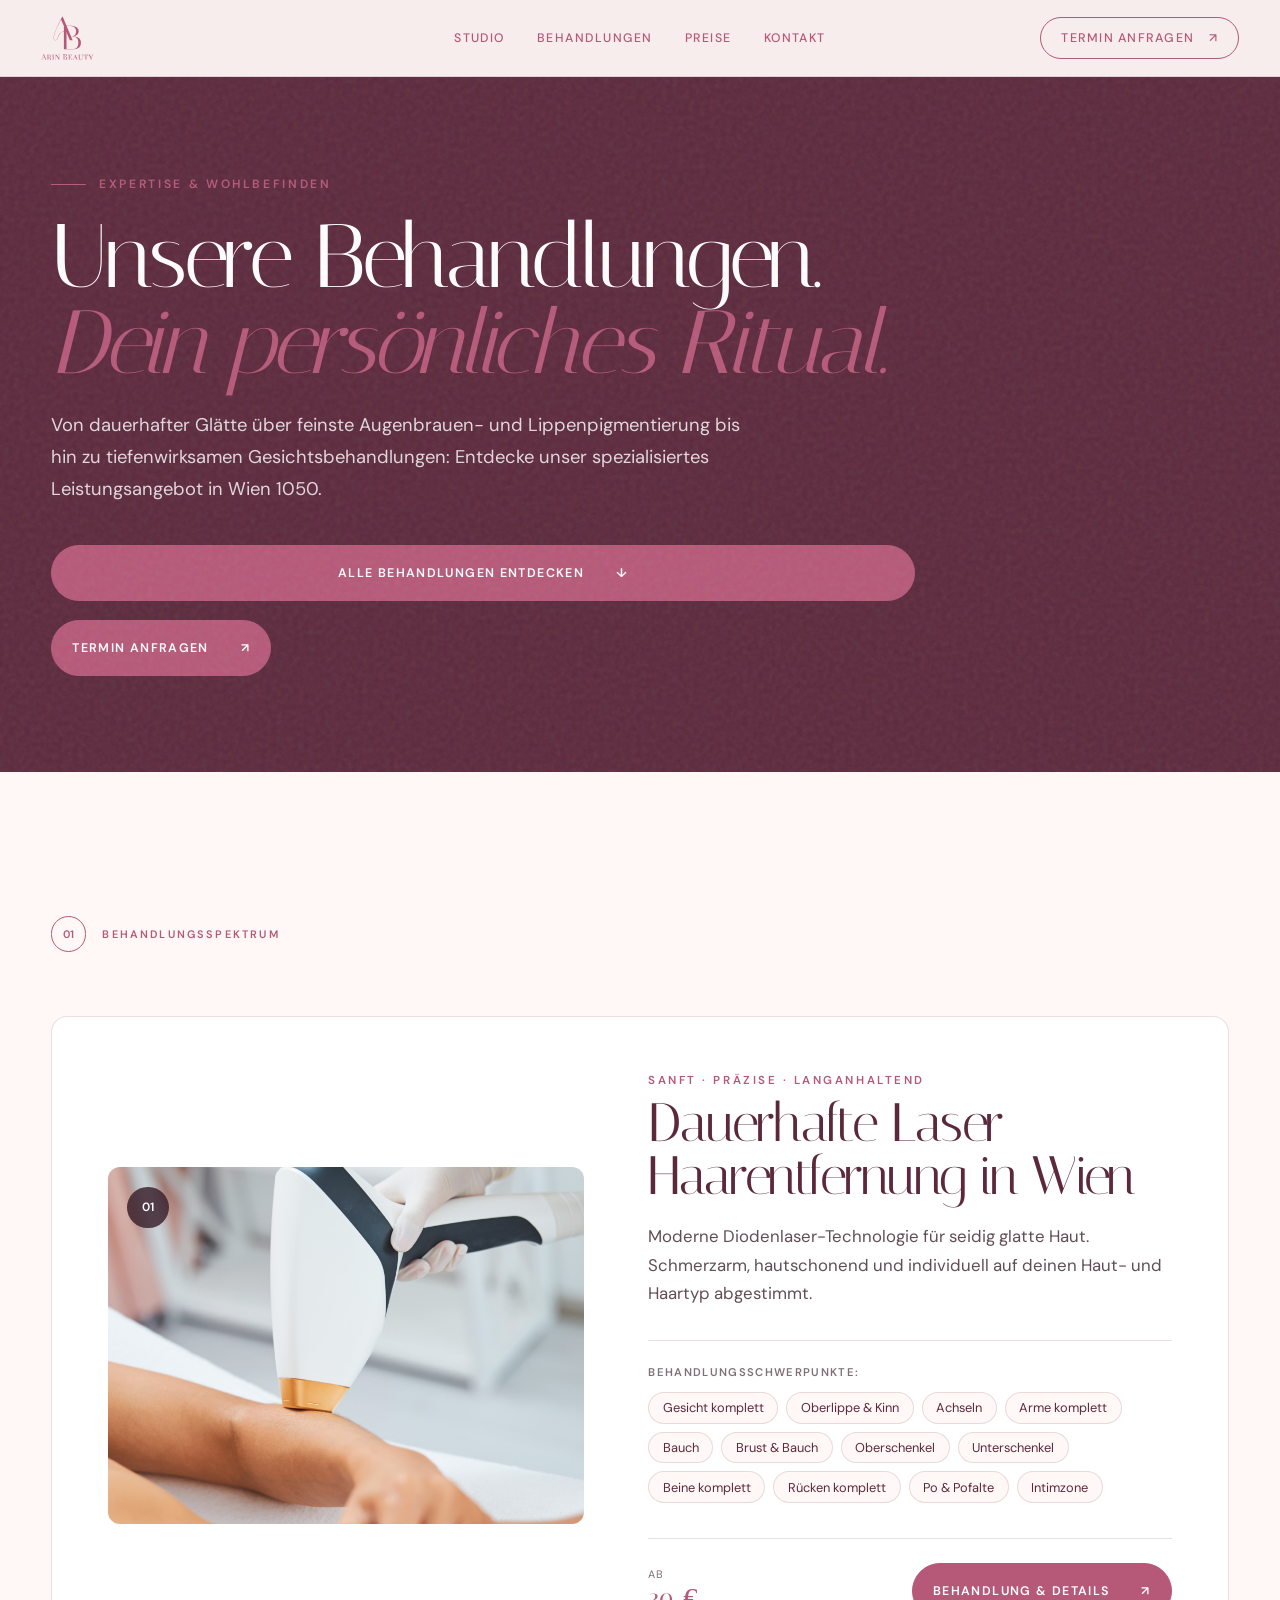
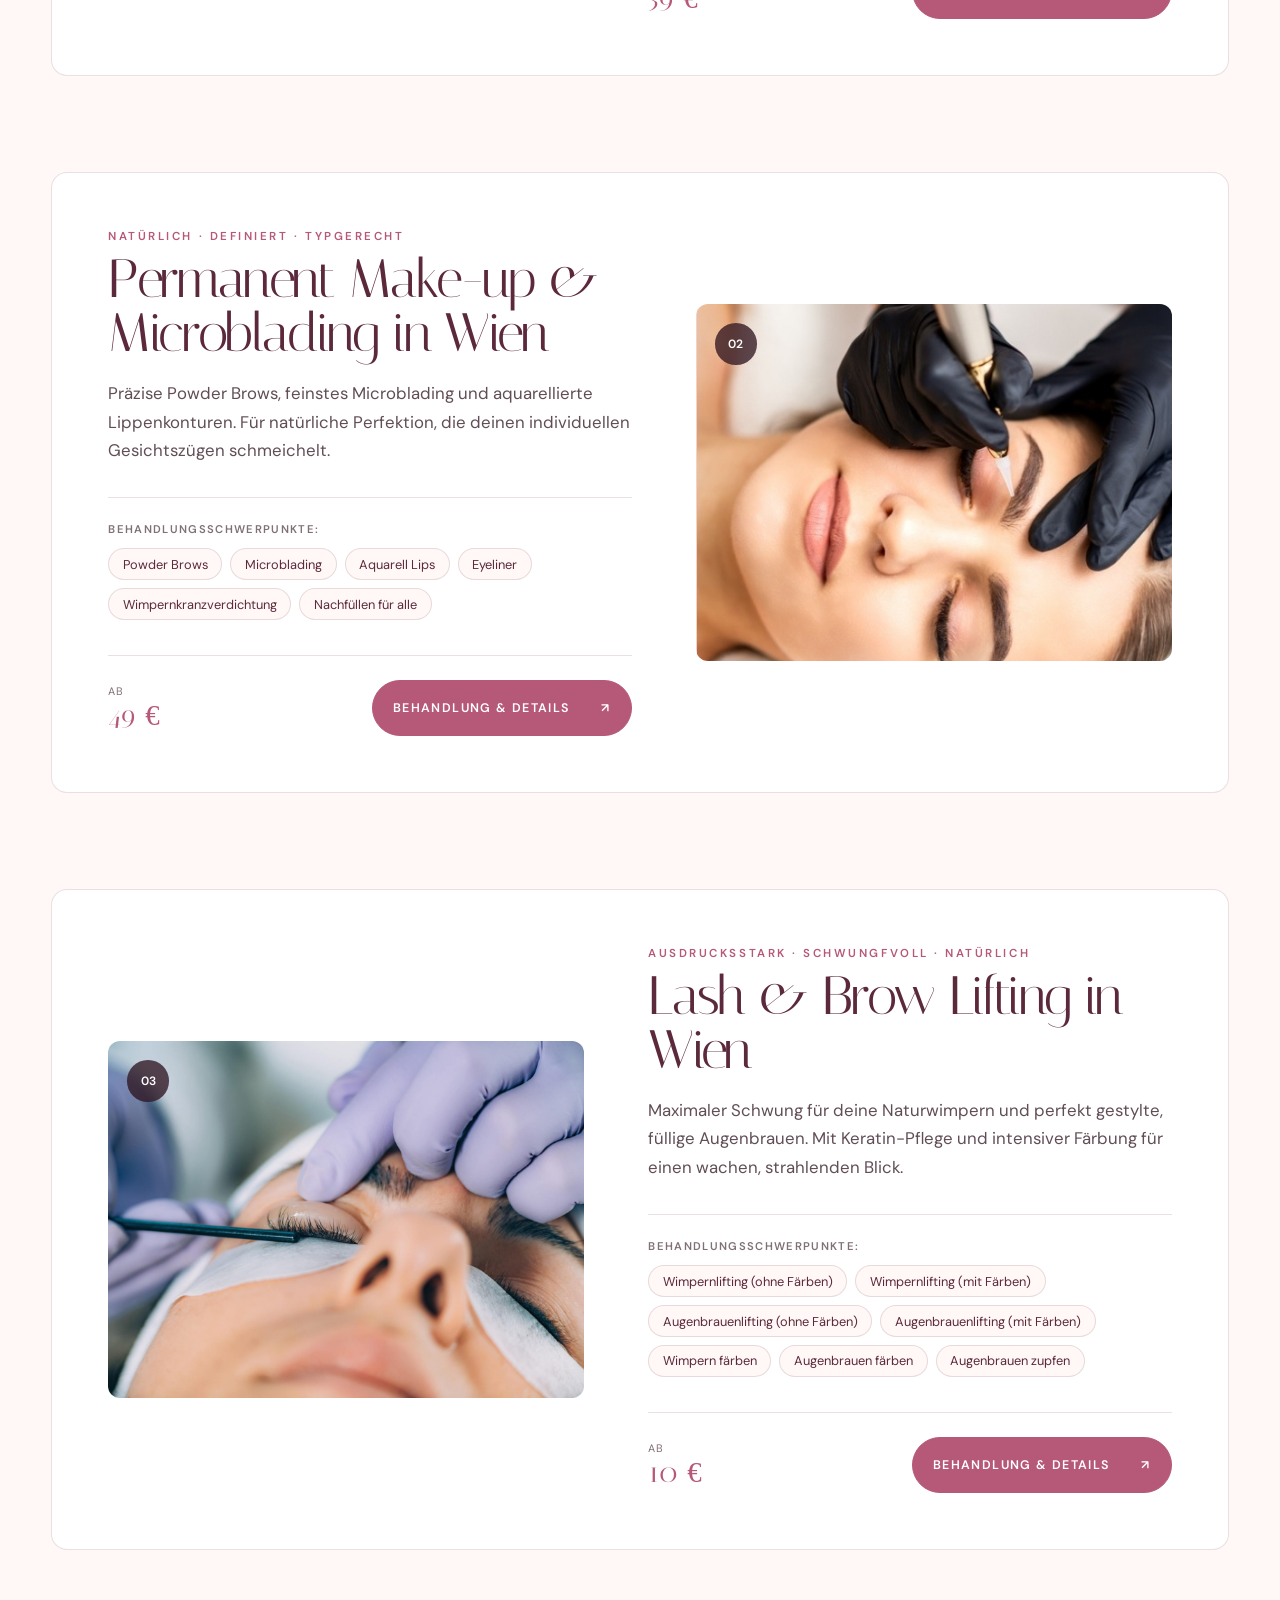
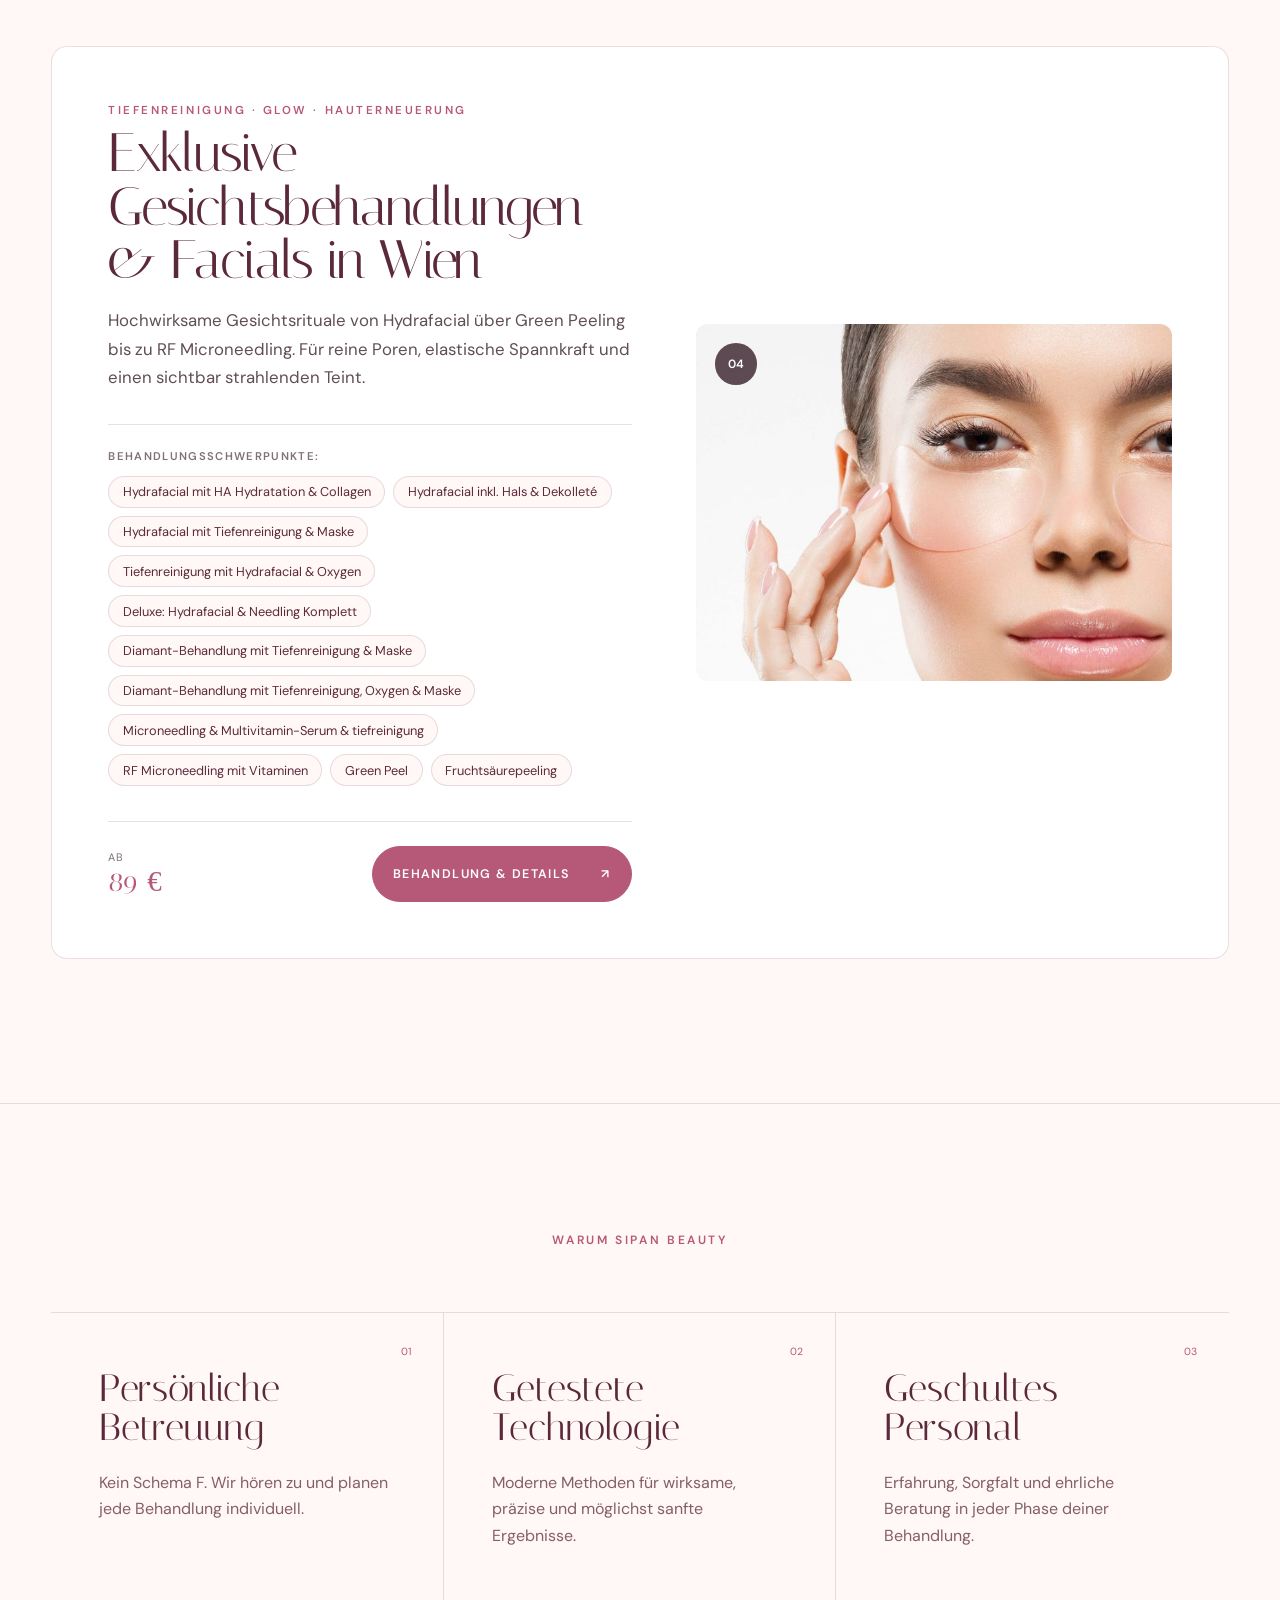
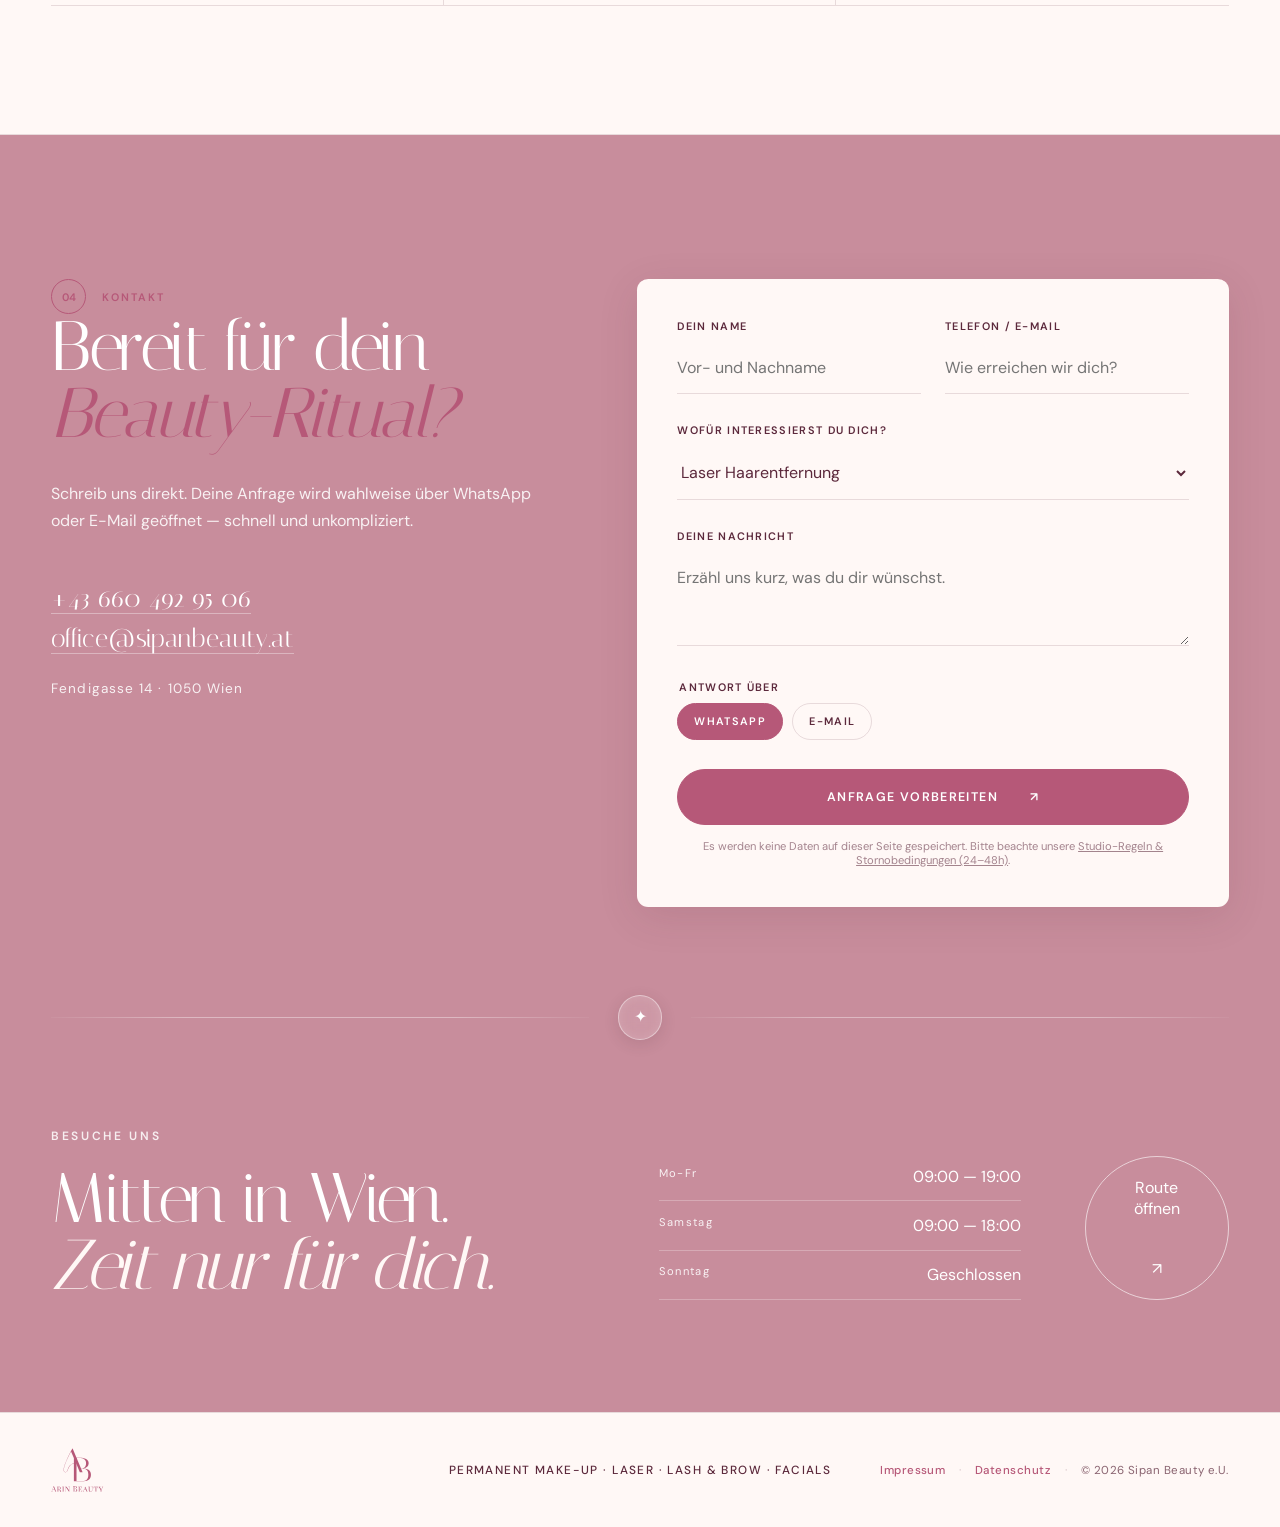
==== commit 787c6329: "Replace Arin branding with Sipan" ====
--- a/behandlungen/index.html
+++ b/behandlungen/index.html
@@ -1,16 +1,968 @@
-<!DOCTYPE html><html lang="de"> <head><meta charset="utf-8"><meta name="viewport" content="width=device-width, initial-scale=1"><title>Behandlungen &amp; Rituale — Arin Beauty Studio Wien</title><meta name="description" content="Alle Behandlungen bei Arin Beauty in 1050 Wien im Überblick: Laser-Haarentfernung, Permanent Make-up, Lash &#38; Brow Lifting und Gesichtsbehandlungen."><meta name="theme-color" content="#2b111d"><link rel="canonical" href="https://arinbeauty.at/behandlungen/"><!-- Open Graph / Facebook --><meta property="og:type" content="website"><meta property="og:url" content="https://arinbeauty.at/behandlungen/"><meta property="og:title" content="Behandlungen &#38; Rituale — Arin Beauty Studio Wien"><meta property="og:description" content="Alle Behandlungen bei Arin Beauty in 1050 Wien im Überblick: Laser-Haarentfernung, Permanent Make-up, Lash &#38; Brow Lifting und Gesichtsbehandlungen."><meta property="og:image" content="https://arinbeauty.at/images/laser.jpg"><meta property="og:locale" content="de_AT"><!-- Twitter --><meta name="twitter:card" content="summary_large_image"><meta name="twitter:url" content="https://arinbeauty.at/behandlungen/"><meta name="twitter:title" content="Behandlungen &#38; Rituale — Arin Beauty Studio Wien"><meta name="twitter:description" content="Alle Behandlungen bei Arin Beauty in 1050 Wien im Überblick: Laser-Haarentfernung, Permanent Make-up, Lash &#38; Brow Lifting und Gesichtsbehandlungen."><meta name="twitter:image" content="https://arinbeauty.at/images/laser.jpg"><!-- Fonts & Preconnect --><link rel="preconnect" href="https://fonts.googleapis.com"><link rel="preconnect" href="https://fonts.gstatic.com" crossorigin><link href="https://fonts.googleapis.com/css2?family=DM+Sans:wght@400;500;600&family=Italiana&display=swap" rel="stylesheet"><!-- Favicon --><link rel="icon" type="image/svg+xml" href="data:image/svg+xml,%3Csvg xmlns='http://www.w3.org/2000/svg' viewBox='0 0 64 64'%3E%3Crect width='64' height='64' rx='32' fill='%23f4b7ca'/%3E%3Cpath d='M18 45 30 17h4l12 28h-7l-2.5-6H27.2l-2.4 6h-6.8Zm11.5-12h4.8L32 27l-2.5 6Z' fill='%232b111d'/%3E%3C/svg%3E"><!-- Local Business Schema for SEO --><script type="application/ld+json">{"@context":"https://schema.org","@type":"HealthAndBeautyBusiness","name":"Arin Beauty","url":"https://arinbeauty.at","logo":"https://arinbeauty.at/images/clinic-logo.svg","image":"https://arinbeauty.at/images/laser.jpg","description":"Alle Behandlungen bei Arin Beauty in 1050 Wien im Überblick: Laser-Haarentfernung, Permanent Make-up, Lash & Brow Lifting und Gesichtsbehandlungen.","telephone":"+436604929506","priceRange":"€€","address":{"@type":"PostalAddress","streetAddress":"Fendigasse 14","addressLocality":"Wien","postalCode":"1050","addressCountry":"AT"},"geo":{"@type":"GeoCoordinates","latitude":48.1834,"longitude":16.3571},"openingHoursSpecification":[{"@type":"OpeningHoursSpecification","dayOfWeek":["Monday","Tuesday","Wednesday","Thursday","Friday"],"opens":"09:00","closes":"19:00"},{"@type":"OpeningHoursSpecification","dayOfWeek":"Saturday","opens":"09:00","closes":"18:00"}],"sameAs":["https://www.instagram.com/arinbeauty.at/"]}</script><link rel="stylesheet" href="../_astro/_service_.DcyjNBuE.css">
-<link rel="stylesheet" href="../_astro/behandlungen.DnwA8WPB.css"></head> <body> <a class="skip-link" href="index.html#main">Zum Inhalt springen</a> <div class="cursor-glow" aria-hidden="true"></div>  <header class="site-header" id="site-header"> <a class="brand" href="../index.html" aria-label="Arin Beauty Startseite"> <svg xmlns="http://www.w3.org/2000/svg" xmlns:xlink="http://www.w3.org/1999/xlink" width="auto" height="44" class="clinic-logo " aria-hidden="true" viewBox="25 60 325 272" preserveAspectRatio="xMidYMid meet"><defs><g></g></defs><g fill="currentColor" fill-opacity="1"><g transform="translate(95.556233, 209.247886)"><g><path d="M 107.566406 0 L 124.910156 0 L 63.175781 -145.761719 L 61.730469 -145.761719 C 46.039062 -119.128906 27.460938 -81.550781 16.515625 -52.027344 C 11.5625 -38.816406 8.671875 -27.253906 7.640625 -18.167969 C 6.605469 -8.878906 8.878906 -2.683594 14.453125 -0.207031 C 15.898438 1.03125 16.515625 1.03125 17.753906 1.238281 C 27.046875 1.652344 30.554688 -5.988281 34.480469 -16.308594 C 41.085938 -31.382812 49.136719 -52.648438 84.234375 -55.949219 Z M 83.617188 -57.394531 C 47.898438 -53.886719 39.640625 -32.207031 32.828125 -16.722656 C 29.523438 -7.226562 26.21875 0 17.960938 -0.621094 C 16.929688 -1.238281 16.308594 -1.238281 15.070312 -1.652344 C 10.117188 -3.304688 8.671875 -9.703125 9.085938 -18.167969 C 10.117188 -27.046875 13.007812 -38.402344 17.960938 -51.617188 C 26.632812 -75.566406 40.671875 -103.644531 53.265625 -128.007812 Z M 83.617188 -57.394531 "></path></g></g></g><g fill="currentColor" fill-opacity="1"><g transform="translate(159.251214, 266.327521)"><g><path d="M 68.339844 -80.3125 C 85.0625 -83.824219 98.6875 -94.144531 98.6875 -112.726562 C 98.6875 -136.472656 73.914062 -145.761719 42.945312 -145.761719 L 7.226562 -145.761719 L 7.226562 0 L 56.15625 0 C 87.953125 -0.207031 112.726562 -7.226562 112.726562 -40.464844 C 112.726562 -69.785156 94.351562 -78.457031 68.339844 -80.3125 Z M 96.625 -40.464844 C 96.625 -3.304688 73.085938 -1.652344 54.503906 -1.652344 L 23.535156 -1.652344 L 23.535156 -115 C 25.1875 -106.945312 27.664062 -99.925781 31.382812 -94.351562 C 37.371094 -84.855469 46.453125 -79.28125 56.15625 -79.28125 C 74.121094 -79.28125 96.625 -77.421875 96.625 -40.464844 Z M 82.585938 -112.726562 C 82.585938 -90.222656 69.992188 -80.933594 56.15625 -80.933594 C 46.867188 -80.933594 38.816406 -86.09375 33.035156 -95.386719 C 27.046875 -104.054688 23.535156 -116.445312 23.535156 -130.691406 L 23.535156 -144.316406 L 42.945312 -144.316406 C 62.765625 -144.316406 82.585938 -136.265625 82.585938 -112.726562 Z M 82.585938 -112.726562 "></path></g></g></g><g fill="currentColor" fill-opacity="1"><g transform="translate(27.166863, 329.665023)"><g><path d="M 27.59375 -4.09375 C 28.363281 -2.082031 29.484375 -1.039062 30.953125 -0.96875 L 30.953125 0 C 29.648438 -0.09375 27.910156 -0.140625 25.734375 -0.140625 C 22.953125 -0.140625 20.878906 -0.09375 19.515625 0 L 19.515625 -0.96875 C 20.742188 -1.039062 21.625 -1.195312 22.15625 -1.4375 C 22.695312 -1.675781 22.96875 -2.117188 22.96875 -2.765625 C 22.96875 -3.316406 22.769531 -4.082031 22.375 -5.0625 L 19.40625 -13.046875 L 7.640625 -13.046875 L 5.640625 -7.875 C 4.992188 -6.125 4.671875 -4.796875 4.671875 -3.890625 C 4.671875 -2.890625 5.019531 -2.160156 5.71875 -1.703125 C 6.414062 -1.242188 7.476562 -1 8.90625 -0.96875 L 8.90625 0 C 7.050781 -0.09375 5.1875 -0.140625 3.3125 -0.140625 C 1.851562 -0.140625 0.632812 -0.09375 -0.34375 0 L -0.34375 -0.96875 C 1.28125 -1.363281 2.5625 -2.773438 3.5 -5.203125 L 14.9375 -34.6875 L 15.71875 -34.6875 Z M 19.03125 -14.015625 L 13.578125 -28.5625 L 8.03125 -14.015625 Z M 19.03125 -14.015625 "></path></g></g></g><g fill="currentColor" fill-opacity="1"><g transform="translate(59.605397, 329.665023)"><g><path d="M 30.75 -2.046875 C 30.132812 -1.171875 29.425781 -0.492188 28.625 -0.015625 C 27.832031 0.453125 26.882812 0.6875 25.78125 0.6875 C 23.0625 0.6875 21.394531 -0.546875 20.78125 -3.015625 L 19.265625 -9.09375 C 18.816406 -10.914062 18.144531 -12.132812 17.25 -12.75 C 16.351562 -13.363281 15.03125 -13.671875 13.28125 -13.671875 L 10.515625 -13.671875 L 10.515625 -5.15625 C 10.515625 -3.925781 10.609375 -3.035156 10.796875 -2.484375 C 10.992188 -1.929688 11.359375 -1.554688 11.890625 -1.359375 C 12.429688 -1.171875 13.285156 -1.039062 14.453125 -0.96875 L 14.453125 0 C 12.960938 -0.09375 10.898438 -0.140625 8.265625 -0.140625 C 5.484375 -0.140625 3.410156 -0.09375 2.046875 0 L 2.046875 -0.96875 C 3.210938 -1.039062 4.0625 -1.171875 4.59375 -1.359375 C 5.132812 -1.554688 5.5 -1.929688 5.6875 -2.484375 C 5.882812 -3.035156 5.984375 -3.925781 5.984375 -5.15625 L 5.984375 -24.421875 C 5.984375 -25.660156 5.882812 -26.550781 5.6875 -27.09375 C 5.5 -27.644531 5.132812 -28.019531 4.59375 -28.21875 C 4.0625 -28.414062 3.210938 -28.546875 2.046875 -28.609375 L 2.046875 -29.578125 C 3.410156 -29.484375 5.390625 -29.4375 7.984375 -29.4375 L 12.9375 -29.484375 C 13.488281 -29.515625 14.125 -29.53125 14.84375 -29.53125 C 18.476562 -29.53125 21.257812 -28.847656 23.1875 -27.484375 C 25.113281 -26.128906 26.078125 -24.363281 26.078125 -22.1875 C 26.078125 -20.300781 25.320312 -18.578125 23.8125 -17.015625 C 22.3125 -15.460938 19.835938 -14.476562 16.390625 -14.0625 C 17.046875 -14 17.597656 -13.929688 18.046875 -13.859375 C 19.765625 -13.609375 21.125 -13.09375 22.125 -12.3125 C 23.132812 -11.53125 23.851562 -10.28125 24.28125 -8.5625 L 25.34375 -4.140625 C 25.601562 -3.003906 25.882812 -2.195312 26.1875 -1.71875 C 26.5 -1.25 26.898438 -1.015625 27.390625 -1.015625 C 28.203125 -1.015625 29.09375 -1.566406 30.0625 -2.671875 Z M 13.625 -28.609375 C 12.75 -28.609375 12.09375 -28.492188 11.65625 -28.265625 C 11.21875 -28.035156 10.914062 -27.628906 10.75 -27.046875 C 10.59375 -26.460938 10.515625 -25.585938 10.515625 -24.421875 L 10.515625 -14.640625 L 13.765625 -14.640625 C 16.617188 -14.640625 18.570312 -15.25 19.625 -16.46875 C 20.6875 -17.6875 21.21875 -19.414062 21.21875 -21.65625 C 21.21875 -23.988281 20.625 -25.726562 19.4375 -26.875 C 18.25 -28.03125 16.3125 -28.609375 13.625 -28.609375 Z M 13.625 -28.609375 "></path></g></g></g><g fill="currentColor" fill-opacity="1"><g transform="translate(91.75214, 329.665023)"><g><path d="M 14.453125 -28.609375 C 13.285156 -28.546875 12.429688 -28.414062 11.890625 -28.21875 C 11.359375 -28.019531 10.992188 -27.644531 10.796875 -27.09375 C 10.609375 -26.550781 10.515625 -25.660156 10.515625 -24.421875 L 10.515625 -5.15625 C 10.515625 -3.925781 10.609375 -3.035156 10.796875 -2.484375 C 10.992188 -1.929688 11.359375 -1.554688 11.890625 -1.359375 C 12.429688 -1.171875 13.285156 -1.039062 14.453125 -0.96875 L 14.453125 0 C 12.960938 -0.09375 10.898438 -0.140625 8.265625 -0.140625 C 5.484375 -0.140625 3.410156 -0.09375 2.046875 0 L 2.046875 -0.96875 C 3.210938 -1.039062 4.0625 -1.171875 4.59375 -1.359375 C 5.132812 -1.554688 5.5 -1.929688 5.6875 -2.484375 C 5.882812 -3.035156 5.984375 -3.925781 5.984375 -5.15625 L 5.984375 -24.421875 C 5.984375 -25.660156 5.882812 -26.550781 5.6875 -27.09375 C 5.5 -27.644531 5.132812 -28.019531 4.59375 -28.21875 C 4.0625 -28.414062 3.210938 -28.546875 2.046875 -28.609375 L 2.046875 -29.578125 C 3.410156 -29.484375 5.484375 -29.4375 8.265625 -29.4375 C 10.859375 -29.4375 12.921875 -29.484375 14.453125 -29.578125 Z M 14.453125 -28.609375 "></path></g></g></g><g fill="currentColor" fill-opacity="1"><g transform="translate(110.038642, 329.665023)"><g><path d="M 31.625 -28.609375 C 30.488281 -28.546875 29.644531 -28.375 29.09375 -28.09375 C 28.539062 -27.820312 28.164062 -27.367188 27.96875 -26.734375 C 27.78125 -26.097656 27.6875 -25.164062 27.6875 -23.9375 L 27.6875 0.25 L 26.5625 0.25 L 7.109375 -26.71875 L 7.109375 -5.640625 C 7.109375 -4.378906 7.210938 -3.4375 7.421875 -2.8125 C 7.628906 -2.195312 8.039062 -1.753906 8.65625 -1.484375 C 9.269531 -1.210938 10.226562 -1.039062 11.53125 -0.96875 L 11.53125 0 C 10.363281 -0.09375 8.707031 -0.140625 6.5625 -0.140625 C 4.625 -0.140625 3.117188 -0.09375 2.046875 0 L 2.046875 -0.96875 C 3.179688 -1.039062 4.023438 -1.210938 4.578125 -1.484375 C 5.128906 -1.753906 5.5 -2.207031 5.6875 -2.84375 C 5.882812 -3.476562 5.984375 -4.410156 5.984375 -5.640625 L 5.984375 -24.421875 C 5.984375 -25.660156 5.882812 -26.550781 5.6875 -27.09375 C 5.5 -27.644531 5.132812 -28.019531 4.59375 -28.21875 C 4.0625 -28.414062 3.210938 -28.546875 2.046875 -28.609375 L 2.046875 -29.578125 C 3.117188 -29.484375 4.625 -29.4375 6.5625 -29.4375 C 8.320312 -29.4375 9.816406 -29.484375 11.046875 -29.578125 L 26.5625 -7.984375 L 26.5625 -23.9375 C 26.5625 -25.207031 26.457031 -26.148438 26.25 -26.765625 C 26.039062 -27.378906 25.625 -27.820312 25 -28.09375 C 24.382812 -28.375 23.429688 -28.546875 22.140625 -28.609375 L 22.140625 -29.578125 C 23.304688 -29.484375 24.957031 -29.4375 27.09375 -29.4375 C 29.039062 -29.4375 30.550781 -29.484375 31.625 -29.578125 Z M 31.625 -28.609375 "></path></g></g></g><g fill="currentColor" fill-opacity="1"><g transform="translate(145.151962, 329.665023)"><g></g></g></g><g fill="currentColor" fill-opacity="1"><g transform="translate(159.06155, 329.665023)"><g><path d="M 18.203125 -18.203125 C 21.765625 -17.710938 24.304688 -16.679688 25.828125 -15.109375 C 27.359375 -13.535156 28.125 -11.644531 28.125 -9.4375 C 28.125 -7.59375 27.648438 -5.957031 26.703125 -4.53125 C 25.765625 -3.101562 24.421875 -1.988281 22.671875 -1.1875 C 20.921875 -0.394531 18.847656 0 16.453125 0 C 15.566406 0 14.816406 -0.015625 14.203125 -0.046875 C 12.128906 -0.109375 10.085938 -0.140625 8.078125 -0.140625 C 5.421875 -0.140625 3.410156 -0.09375 2.046875 0 L 2.046875 -0.96875 C 3.210938 -1.039062 4.0625 -1.171875 4.59375 -1.359375 C 5.132812 -1.554688 5.5 -1.929688 5.6875 -2.484375 C 5.882812 -3.035156 5.984375 -3.925781 5.984375 -5.15625 L 5.984375 -29.296875 C 5.984375 -30.523438 5.882812 -31.414062 5.6875 -31.96875 C 5.5 -32.519531 5.132812 -32.890625 4.59375 -33.078125 C 4.0625 -33.273438 3.210938 -33.40625 2.046875 -33.46875 L 2.046875 -34.453125 C 3.410156 -34.347656 5.390625 -34.296875 7.984375 -34.296875 L 13.234375 -34.34375 C 13.847656 -34.382812 14.546875 -34.40625 15.328125 -34.40625 C 18.640625 -34.40625 21.175781 -33.707031 22.9375 -32.3125 C 24.707031 -30.914062 25.59375 -29.066406 25.59375 -26.765625 C 25.59375 -24.878906 25 -23.191406 23.8125 -21.703125 C 22.632812 -20.210938 20.765625 -19.078125 18.203125 -18.296875 Z M 14.109375 -33.46875 C 13.109375 -33.46875 12.351562 -33.351562 11.84375 -33.125 C 11.34375 -32.90625 10.992188 -32.503906 10.796875 -31.921875 C 10.609375 -31.335938 10.515625 -30.460938 10.515625 -29.296875 L 10.515625 -18.296875 L 13.765625 -18.296875 C 16.429688 -18.296875 18.289062 -19.015625 19.34375 -20.453125 C 20.394531 -21.898438 20.921875 -23.820312 20.921875 -26.21875 C 20.921875 -28.65625 20.382812 -30.472656 19.3125 -31.671875 C 18.238281 -32.867188 16.503906 -33.46875 14.109375 -33.46875 Z M 14.15625 -1.125 C 20.21875 -1.125 23.25 -3.960938 23.25 -9.640625 C 23.25 -12.203125 22.5625 -14.144531 21.1875 -15.46875 C 19.8125 -16.800781 17.613281 -17.46875 14.59375 -17.46875 L 10.515625 -17.46875 L 10.515625 -5.15625 C 10.515625 -3.988281 10.609375 -3.128906 10.796875 -2.578125 C 10.992188 -2.023438 11.34375 -1.644531 11.84375 -1.4375 C 12.351562 -1.226562 13.125 -1.125 14.15625 -1.125 Z M 14.15625 -1.125 "></path></g></g></g><g fill="currentColor" fill-opacity="1"><g transform="translate(191.159652, 329.665023)"><g><path d="M 25.984375 -5.734375 C 25.984375 -4.054688 26.097656 -2.144531 26.328125 0 C 24.210938 -0.09375 20.660156 -0.140625 15.671875 -0.140625 C 9.671875 -0.140625 5.128906 -0.09375 2.046875 0 L 2.046875 -0.96875 C 3.210938 -1.039062 4.0625 -1.171875 4.59375 -1.359375 C 5.132812 -1.554688 5.5 -1.929688 5.6875 -2.484375 C 5.882812 -3.035156 5.984375 -3.925781 5.984375 -5.15625 L 5.984375 -24.421875 C 5.984375 -25.660156 5.882812 -26.550781 5.6875 -27.09375 C 5.5 -27.644531 5.132812 -28.019531 4.59375 -28.21875 C 4.0625 -28.414062 3.210938 -28.546875 2.046875 -28.609375 L 2.046875 -29.578125 C 5.128906 -29.484375 9.671875 -29.4375 15.671875 -29.4375 C 20.210938 -29.4375 23.4375 -29.484375 25.34375 -29.578125 C 25.125 -27.628906 25.015625 -25.878906 25.015625 -24.328125 C 25.015625 -23.066406 25.0625 -22.0625 25.15625 -21.3125 L 24.03125 -21.3125 C 23.8125 -23.96875 23.253906 -25.820312 22.359375 -26.875 C 21.460938 -27.9375 20.007812 -28.46875 18 -28.46875 L 14.453125 -28.46875 C 13.285156 -28.46875 12.429688 -28.375 11.890625 -28.1875 C 11.359375 -28.007812 10.992188 -27.644531 10.796875 -27.09375 C 10.609375 -26.550781 10.515625 -25.660156 10.515625 -24.421875 L 10.515625 -15.375 L 14.546875 -15.375 C 15.585938 -15.375 16.382812 -15.640625 16.9375 -16.171875 C 17.488281 -16.710938 17.859375 -17.296875 18.046875 -17.921875 C 18.242188 -18.554688 18.425781 -19.363281 18.59375 -20.34375 L 19.703125 -20.34375 C 19.609375 -19.238281 19.5625 -18.035156 19.5625 -16.734375 L 19.5625 -14.890625 C 19.5625 -13.617188 19.660156 -11.800781 19.859375 -9.4375 L 18.734375 -9.4375 C 18.535156 -11 18.160156 -12.21875 17.609375 -13.09375 C 17.054688 -13.96875 16.035156 -14.40625 14.546875 -14.40625 L 10.515625 -14.40625 L 10.515625 -5.15625 C 10.515625 -3.925781 10.609375 -3.035156 10.796875 -2.484375 C 10.992188 -1.929688 11.359375 -1.566406 11.890625 -1.390625 C 12.429688 -1.210938 13.285156 -1.125 14.453125 -1.125 L 18 -1.125 C 19.625 -1.125 20.90625 -1.378906 21.84375 -1.890625 C 22.78125 -2.410156 23.492188 -3.242188 23.984375 -4.390625 C 24.472656 -5.546875 24.816406 -7.164062 25.015625 -9.25 L 26.125 -9.25 C 26.03125 -8.375 25.984375 -7.203125 25.984375 -5.734375 Z M 25.984375 -5.734375 "></path></g></g></g><g fill="currentColor" fill-opacity="1"><g transform="translate(221.896042, 329.665023)"><g><path d="M 26.765625 -4.09375 C 27.640625 -2.082031 28.757812 -1.039062 30.125 -0.96875 L 30.125 0 C 28.820312 -0.09375 27.082031 -0.140625 24.90625 -0.140625 C 22.125 -0.140625 20.050781 -0.09375 18.6875 0 L 18.6875 -0.96875 C 19.882812 -1.039062 20.765625 -1.203125 21.328125 -1.453125 C 21.898438 -1.710938 22.1875 -2.148438 22.1875 -2.765625 C 22.1875 -3.285156 21.957031 -4.050781 21.5 -5.0625 L 19.03125 -10.609375 L 7.203125 -10.609375 L 5.546875 -6.953125 C 4.992188 -5.691406 4.71875 -4.65625 4.71875 -3.84375 C 4.71875 -3 5.015625 -2.34375 5.609375 -1.875 C 6.210938 -1.40625 7.179688 -1.101562 8.515625 -0.96875 L 8.515625 0 C 7.546875 -0.09375 6.070312 -0.140625 4.09375 -0.140625 C 2.113281 -0.140625 0.703125 -0.09375 -0.140625 0 L -0.140625 -0.96875 C 0.734375 -1.195312 1.476562 -1.691406 2.09375 -2.453125 C 2.707031 -3.210938 3.289062 -4.226562 3.84375 -5.5 L 14.59375 -29.828125 L 15.375 -29.828125 Z M 18.640625 -11.578125 L 13.140625 -23.9375 L 7.59375 -11.578125 Z M 18.640625 -11.578125 "></path></g></g></g><g fill="currentColor" fill-opacity="1"><g transform="translate(253.653727, 329.665023)"><g><path d="M 30.796875 -28.609375 C 29.660156 -28.546875 28.816406 -28.375 28.265625 -28.09375 C 27.710938 -27.820312 27.335938 -27.367188 27.140625 -26.734375 C 26.953125 -26.097656 26.859375 -25.164062 26.859375 -23.9375 L 26.859375 -13.1875 C 26.859375 -10.945312 26.703125 -9.039062 26.390625 -7.46875 C 26.085938 -5.894531 25.578125 -4.523438 24.859375 -3.359375 C 24.085938 -2.128906 22.960938 -1.144531 21.484375 -0.40625 C 20.003906 0.320312 18.328125 0.6875 16.453125 0.6875 C 13.109375 0.6875 10.546875 -0.0234375 8.765625 -1.453125 C 7.335938 -2.722656 6.378906 -4.164062 5.890625 -5.78125 C 5.398438 -7.40625 5.15625 -9.828125 5.15625 -13.046875 L 5.15625 -24.421875 C 5.15625 -25.660156 5.054688 -26.550781 4.859375 -27.09375 C 4.671875 -27.644531 4.304688 -28.019531 3.765625 -28.21875 C 3.234375 -28.414062 2.382812 -28.546875 1.21875 -28.609375 L 1.21875 -29.578125 C 2.582031 -29.484375 4.65625 -29.4375 7.4375 -29.4375 C 10.039062 -29.4375 12.101562 -29.484375 13.625 -29.578125 L 13.625 -28.609375 C 12.457031 -28.546875 11.601562 -28.414062 11.0625 -28.21875 C 10.53125 -28.019531 10.164062 -27.644531 9.96875 -27.09375 C 9.78125 -26.550781 9.6875 -25.660156 9.6875 -24.421875 L 9.6875 -12.21875 C 9.6875 -9.8125 9.847656 -7.820312 10.171875 -6.25 C 10.492188 -4.675781 11.179688 -3.410156 12.234375 -2.453125 C 13.285156 -1.492188 14.835938 -1.015625 16.890625 -1.015625 C 20.128906 -1.015625 22.410156 -2.035156 23.734375 -4.078125 C 25.066406 -6.128906 25.734375 -8.988281 25.734375 -12.65625 L 25.734375 -23.9375 C 25.734375 -25.6875 25.414062 -26.882812 24.78125 -27.53125 C 24.15625 -28.1875 23 -28.546875 21.3125 -28.609375 L 21.3125 -29.578125 C 22.476562 -29.484375 24.132812 -29.4375 26.28125 -29.4375 C 28.21875 -29.4375 29.722656 -29.484375 30.796875 -29.578125 Z M 30.796875 -28.609375 "></path></g></g></g><g fill="currentColor" fill-opacity="1"><g transform="translate(287.453981, 329.665023)"><g><path d="M 29.046875 -29.578125 C 28.816406 -27.441406 28.703125 -25.53125 28.703125 -23.84375 C 28.703125 -22.15625 28.753906 -20.828125 28.859375 -19.859375 L 27.734375 -19.859375 C 27.535156 -22.117188 27.222656 -23.847656 26.796875 -25.046875 C 26.378906 -26.253906 25.703125 -27.125 24.765625 -27.65625 C 23.828125 -28.195312 22.484375 -28.46875 20.734375 -28.46875 L 17.609375 -28.46875 L 17.609375 -5.640625 C 17.609375 -4.273438 17.738281 -3.285156 18 -2.671875 C 18.257812 -2.054688 18.710938 -1.632812 19.359375 -1.40625 C 20.015625 -1.1875 21.070312 -1.039062 22.53125 -0.96875 L 22.53125 0 C 20.84375 -0.09375 18.457031 -0.140625 15.375 -0.140625 C 12.132812 -0.140625 9.734375 -0.09375 8.171875 0 L 8.171875 -0.96875 C 9.628906 -1.039062 10.679688 -1.1875 11.328125 -1.40625 C 11.984375 -1.632812 12.441406 -2.054688 12.703125 -2.671875 C 12.960938 -3.285156 13.09375 -4.273438 13.09375 -5.640625 L 13.09375 -28.46875 L 9.96875 -28.46875 C 8.21875 -28.46875 6.875 -28.195312 5.9375 -27.65625 C 5 -27.125 4.316406 -26.253906 3.890625 -25.046875 C 3.472656 -23.847656 3.164062 -22.117188 2.96875 -19.859375 L 1.84375 -19.859375 C 1.945312 -20.890625 2 -22.21875 2 -23.84375 C 2 -25.53125 1.882812 -27.441406 1.65625 -29.578125 C 4.34375 -29.484375 8.914062 -29.4375 15.375 -29.4375 C 21.800781 -29.4375 26.359375 -29.484375 29.046875 -29.578125 Z M 29.046875 -29.578125 "></path></g></g></g><g fill="currentColor" fill-opacity="1"><g transform="translate(319.941161, 329.665023)"><g><path d="M 23.640625 -29.390625 C 25.492188 -29.390625 26.742188 -29.453125 27.390625 -29.578125 L 27.390625 -28.5625 C 26.835938 -28.425781 26.332031 -28.113281 25.875 -27.625 C 25.425781 -27.144531 24.894531 -26.351562 24.28125 -25.25 L 16.640625 -11.578125 L 16.640625 -5.15625 C 16.640625 -3.925781 16.734375 -3.035156 16.921875 -2.484375 C 17.117188 -1.929688 17.484375 -1.554688 18.015625 -1.359375 C 18.554688 -1.171875 19.410156 -1.039062 20.578125 -0.96875 L 20.578125 0 C 19.085938 -0.09375 17.03125 -0.140625 14.40625 -0.140625 C 11.613281 -0.140625 9.535156 -0.09375 8.171875 0 L 8.171875 -0.96875 C 9.335938 -1.039062 10.1875 -1.171875 10.71875 -1.359375 C 11.257812 -1.554688 11.625 -1.929688 11.8125 -2.484375 C 12.007812 -3.035156 12.109375 -3.925781 12.109375 -5.15625 L 12.109375 -10.21875 L 2.71875 -25.84375 C 2.101562 -26.875 1.59375 -27.5625 1.1875 -27.90625 C 0.78125 -28.25 0.351562 -28.46875 -0.09375 -28.5625 L -0.09375 -29.578125 C 1.976562 -29.453125 3.40625 -29.390625 4.1875 -29.390625 C 6.425781 -29.390625 8.695312 -29.453125 11 -29.578125 L 11 -28.5625 C 9.894531 -28.5625 9.050781 -28.472656 8.46875 -28.296875 C 7.882812 -28.117188 7.59375 -27.71875 7.59375 -27.09375 C 7.59375 -26.550781 7.867188 -25.789062 8.421875 -24.8125 L 15.765625 -12.546875 L 21.796875 -23.15625 C 22.515625 -24.457031 22.875 -25.5 22.875 -26.28125 C 22.875 -27.632812 21.753906 -28.394531 19.515625 -28.5625 L 19.515625 -29.578125 C 20.710938 -29.453125 22.085938 -29.390625 23.640625 -29.390625 Z M 23.640625 -29.390625 "></path></g></g></g></svg> </a> <nav class="desktop-nav" aria-label="Hauptnavigation"> <a href="../index.html#studio">Studio</a> <a href="index.html" class="active">Behandlungen</a> <a href="../preise/index.html" class>Preise</a> <a href="../kontakt/index.html" class>Kontakt</a> </nav> <a class="nav-cta" href="../kontakt/index.html">Termin anfragen <span>↗</span></a> <button class="menu-toggle" id="menu-toggle" type="button" aria-expanded="false" aria-controls="mobile-menu" aria-label="Menü öffnen"> <span></span><span></span> </button> <nav class="mobile-menu" id="mobile-menu" aria-label="Mobile Navigation"> <a href="../index.html">Startseite</a> <a href="../index.html#studio">Studio</a> <a href="index.html">Behandlungen</a> <a href="../preise/index.html">Preise</a> <a href="../kontakt/index.html">Kontakt</a> <a class="mobile-menu-cta" href="../kontakt/index.html">Termin anfragen <span>↗</span></a> </nav> </header> <script type="module">const t=document.getElementById("menu-toggle"),n=document.getElementById("mobile-menu");if(t&&n){const s=()=>{t.setAttribute("aria-expanded","false"),t.setAttribute("aria-label","Menü öffnen"),n.classList.remove("open"),document.body.classList.remove("menu-open")};t.addEventListener("click",()=>{const e=t.getAttribute("aria-expanded")==="true";t.setAttribute("aria-expanded",String(!e)),t.setAttribute("aria-label",e?"Menü öffnen":"Menü schließen"),n.classList.toggle("open",!e),document.body.classList.toggle("menu-open",!e)}),n.querySelectorAll("a").forEach(e=>{e.addEventListener("click",s)}),window.addEventListener("keydown",e=>{e.key==="Escape"&&n.classList.contains("open")&&s()})}</script> <main id="main" data-astro-cid-hdipda4m> <!-- Editorial Page Banner --> <section class="page-banner" aria-label="Behandlungen Übersicht" data-astro-cid-hdipda4m> <div class="hero-grain" aria-hidden="true" data-astro-cid-hdipda4m></div> <div class="page-banner-content" data-astro-cid-hdipda4m> <p class="eyebrow hero-kicker reveal" data-astro-cid-hdipda4m>EXPERTISE & WOHLBEFINDEN</p> <h1 class="reveal" data-astro-cid-hdipda4m>Unsere Behandlungen.<br data-astro-cid-hdipda4m><em data-astro-cid-hdipda4m>Dein persönliches Ritual.</em></h1> <p class="page-banner-lead reveal" data-astro-cid-hdipda4m>
-Von dauerhafter Glätte über feinste Augenbrauen- und Lippenpigmentierung bis hin zu tiefenwirksamen Gesichtsbehandlungen: Entdecke unser spezialisiertes Leistungsangebot in Wien 1050.
-</p> <div class="page-banner-actions reveal" data-astro-cid-hdipda4m> <a class="button button-pink" href="index.html#behandlungsuebersicht" data-astro-cid-hdipda4m>Alle Behandlungen entdecken <span data-astro-cid-hdipda4m>↓</span></a> <a class="button button-light" href="../kontakt/index.html" data-astro-cid-hdipda4m>Termin anfragen <span data-astro-cid-hdipda4m>↗</span></a> </div> </div> </section> <!-- Treatments Hub Showcase --> <section class="section hub-section" id="behandlungsuebersicht" data-astro-cid-hdipda4m> <div class="section-label reveal" data-astro-cid-hdipda4m><span data-astro-cid-hdipda4m>01</span> BEHANDLUNGSSPEKTRUM</div> <div class="hub-list" data-astro-cid-hdipda4m> <article class="hub-item reveal " data-astro-cid-hdipda4m> <figure class="hub-image" data-astro-cid-hdipda4m> <img src="../images/laser.jpg" alt="Dauerhafte Laser Haarentfernung in Wien" loading="lazy" data-astro-cid-hdipda4m> <span class="hub-number" data-astro-cid-hdipda4m>01</span> </figure> <div class="hub-content" data-astro-cid-hdipda4m> <p class="eyebrow hub-kicker" data-astro-cid-hdipda4m>SANFT · PRÄZISE · LANGANHALTEND</p> <h2 data-astro-cid-hdipda4m>Dauerhafte Laser Haarentfernung in Wien</h2> <p class="hub-lead" data-astro-cid-hdipda4m>Moderne Diodenlaser-Technologie für seidig glatte Haut. Schmerzarm, hautschonend und individuell auf deinen Haut- und Haartyp abgestimmt.</p> <div class="hub-subservices" data-astro-cid-hdipda4m> <span class="hub-sub-label" data-astro-cid-hdipda4m>Behandlungsschwerpunkte:</span> <div class="hub-tags" data-astro-cid-hdipda4m> <span class="hub-tag" data-astro-cid-hdipda4m>Gesicht komplett</span><span class="hub-tag" data-astro-cid-hdipda4m>Oberlippe &amp; Kinn</span><span class="hub-tag" data-astro-cid-hdipda4m>Achseln</span><span class="hub-tag" data-astro-cid-hdipda4m>Arme komplett</span><span class="hub-tag" data-astro-cid-hdipda4m>Bauch</span><span class="hub-tag" data-astro-cid-hdipda4m>Brust &amp; Bauch</span><span class="hub-tag" data-astro-cid-hdipda4m>Oberschenkel</span><span class="hub-tag" data-astro-cid-hdipda4m>Unterschenkel</span><span class="hub-tag" data-astro-cid-hdipda4m>Beine komplett</span><span class="hub-tag" data-astro-cid-hdipda4m>Rücken komplett</span><span class="hub-tag" data-astro-cid-hdipda4m>Po &amp; Pofalte</span><span class="hub-tag" data-astro-cid-hdipda4m>Intimzone</span> </div> </div> <div class="hub-footer" data-astro-cid-hdipda4m> <div class="hub-price-badge" data-astro-cid-hdipda4m> <span data-astro-cid-hdipda4m>ab</span> <strong data-astro-cid-hdipda4m>39 €</strong> </div> <a class="button button-dark" href="../laserbehandlung/index.html" data-astro-cid-hdipda4m>
-Behandlung & Details <span data-astro-cid-hdipda4m>↗</span> </a> </div> </div> </article><article class="hub-item reveal hub-item-reverse" data-astro-cid-hdipda4m> <figure class="hub-image" data-astro-cid-hdipda4m> <img src="../images/pmu.jpg" alt="Permanent Make-up &#38; Microblading in Wien" loading="lazy" data-astro-cid-hdipda4m> <span class="hub-number" data-astro-cid-hdipda4m>02</span> </figure> <div class="hub-content" data-astro-cid-hdipda4m> <p class="eyebrow hub-kicker" data-astro-cid-hdipda4m>NATÜRLICH · DEFINIERT · TYPGERECHT</p> <h2 data-astro-cid-hdipda4m>Permanent Make-up &amp; Microblading in Wien</h2> <p class="hub-lead" data-astro-cid-hdipda4m>Präzise Powder Brows, feinstes Microblading und aquarellierte Lippenkonturen. Für natürliche Perfektion, die deinen individuellen Gesichtszügen schmeichelt.</p> <div class="hub-subservices" data-astro-cid-hdipda4m> <span class="hub-sub-label" data-astro-cid-hdipda4m>Behandlungsschwerpunkte:</span> <div class="hub-tags" data-astro-cid-hdipda4m> <span class="hub-tag" data-astro-cid-hdipda4m>Powder Brows</span><span class="hub-tag" data-astro-cid-hdipda4m>Microblading</span><span class="hub-tag" data-astro-cid-hdipda4m>Aquarell Lips</span><span class="hub-tag" data-astro-cid-hdipda4m>Eyeliner</span><span class="hub-tag" data-astro-cid-hdipda4m>Wimpernkranzverdichtung</span><span class="hub-tag" data-astro-cid-hdipda4m>Nachfüllen für alle </span> </div> </div> <div class="hub-footer" data-astro-cid-hdipda4m> <div class="hub-price-badge" data-astro-cid-hdipda4m> <span data-astro-cid-hdipda4m>ab</span> <strong data-astro-cid-hdipda4m>49 €</strong> </div> <a class="button button-dark" href="../permanent-makeup/index.html" data-astro-cid-hdipda4m>
-Behandlung & Details <span data-astro-cid-hdipda4m>↗</span> </a> </div> </div> </article><article class="hub-item reveal " data-astro-cid-hdipda4m> <figure class="hub-image" data-astro-cid-hdipda4m> <img src="../images/lash.jpg" alt="Lash &#38; Brow Lifting in Wien" loading="lazy" data-astro-cid-hdipda4m> <span class="hub-number" data-astro-cid-hdipda4m>03</span> </figure> <div class="hub-content" data-astro-cid-hdipda4m> <p class="eyebrow hub-kicker" data-astro-cid-hdipda4m>AUSDRUCKSSTARK · SCHWUNGFVOLL · NATÜRLICH</p> <h2 data-astro-cid-hdipda4m>Lash &amp; Brow Lifting in Wien</h2> <p class="hub-lead" data-astro-cid-hdipda4m>Maximaler Schwung für deine Naturwimpern und perfekt gestylte, füllige Augenbrauen. Mit Keratin-Pflege und intensiver Färbung für einen wachen, strahlenden Blick.</p> <div class="hub-subservices" data-astro-cid-hdipda4m> <span class="hub-sub-label" data-astro-cid-hdipda4m>Behandlungsschwerpunkte:</span> <div class="hub-tags" data-astro-cid-hdipda4m> <span class="hub-tag" data-astro-cid-hdipda4m>Wimpernlifting (ohne Färben)</span><span class="hub-tag" data-astro-cid-hdipda4m>Wimpernlifting (mit Färben)</span><span class="hub-tag" data-astro-cid-hdipda4m>Augenbrauenlifting (ohne Färben)</span><span class="hub-tag" data-astro-cid-hdipda4m>Augenbrauenlifting (mit Färben)</span><span class="hub-tag" data-astro-cid-hdipda4m>Wimpern färben</span><span class="hub-tag" data-astro-cid-hdipda4m>Augenbrauen färben</span><span class="hub-tag" data-astro-cid-hdipda4m>Augenbrauen zupfen</span> </div> </div> <div class="hub-footer" data-astro-cid-hdipda4m> <div class="hub-price-badge" data-astro-cid-hdipda4m> <span data-astro-cid-hdipda4m>ab</span> <strong data-astro-cid-hdipda4m>10 €</strong> </div> <a class="button button-dark" href="../lash-brow-lifting/index.html" data-astro-cid-hdipda4m>
-Behandlung & Details <span data-astro-cid-hdipda4m>↗</span> </a> </div> </div> </article><article class="hub-item reveal hub-item-reverse" data-astro-cid-hdipda4m> <figure class="hub-image" data-astro-cid-hdipda4m> <img src="../images/facial.jpg" alt="Exklusive Gesichtsbehandlungen &#38; Facials in Wien" loading="lazy" data-astro-cid-hdipda4m> <span class="hub-number" data-astro-cid-hdipda4m>04</span> </figure> <div class="hub-content" data-astro-cid-hdipda4m> <p class="eyebrow hub-kicker" data-astro-cid-hdipda4m>TIEFENREINIGUNG · GLOW · HAUTERNEUERUNG</p> <h2 data-astro-cid-hdipda4m>Exklusive Gesichtsbehandlungen &amp; Facials in Wien</h2> <p class="hub-lead" data-astro-cid-hdipda4m>Hochwirksame Gesichtsrituale von Hydrafacial über Green Peeling bis zu RF Microneedling. Für reine Poren, elastische Spannkraft und einen sichtbar strahlenden Teint.</p> <div class="hub-subservices" data-astro-cid-hdipda4m> <span class="hub-sub-label" data-astro-cid-hdipda4m>Behandlungsschwerpunkte:</span> <div class="hub-tags" data-astro-cid-hdipda4m> <span class="hub-tag" data-astro-cid-hdipda4m>Hydrafacial mit HA Hydratation &amp; Collagen</span><span class="hub-tag" data-astro-cid-hdipda4m>Hydrafacial inkl. Hals &amp; Dekolleté</span><span class="hub-tag" data-astro-cid-hdipda4m>Hydrafacial mit Tiefenreinigung &amp; Maske</span><span class="hub-tag" data-astro-cid-hdipda4m>Tiefenreinigung mit Hydrafacial &amp; Oxygen</span><span class="hub-tag" data-astro-cid-hdipda4m>Deluxe: Hydrafacial &amp; Needling Komplett</span><span class="hub-tag" data-astro-cid-hdipda4m>Diamant-Behandlung mit Tiefenreinigung &amp; Maske</span><span class="hub-tag" data-astro-cid-hdipda4m>Diamant-Behandlung mit Tiefenreinigung, Oxygen &amp; Maske</span><span class="hub-tag" data-astro-cid-hdipda4m>Microneedling &amp; Multivitamin-Serum &amp; tiefreinigung</span><span class="hub-tag" data-astro-cid-hdipda4m>RF Microneedling mit Vitaminen</span><span class="hub-tag" data-astro-cid-hdipda4m>Green Peel</span><span class="hub-tag" data-astro-cid-hdipda4m>Fruchtsäurepeeling</span> </div> </div> <div class="hub-footer" data-astro-cid-hdipda4m> <div class="hub-price-badge" data-astro-cid-hdipda4m> <span data-astro-cid-hdipda4m>ab</span> <strong data-astro-cid-hdipda4m>89 €</strong> </div> <a class="button button-dark" href="../gesichtsbehandlungen/index.html" data-astro-cid-hdipda4m>
-Behandlung & Details <span data-astro-cid-hdipda4m>↗</span> </a> </div> </div> </article> </div> </section> <!-- Trust & Quality Pillars --> <section class="promise"> <p class="eyebrow reveal">WARUM ARIN BEAUTY</p> <div class="promise-grid"> <article class="reveal"> <span>01</span> <h3>Persönliche<br>Betreuung</h3> <p>Kein Schema F. Wir hören zu und planen jede Behandlung individuell.</p> </article> <article class="reveal"> <span>02</span> <h3>Getestete<br>Technologie</h3> <p>Moderne Methoden für wirksame, präzise und möglichst sanfte Ergebnisse.</p> </article> <article class="reveal"> <span>03</span> <h3>Geschultes<br>Personal</h3> <p>Erfahrung, Sorgfalt und ehrliche Beratung in jeder Phase deiner Behandlung.</p> </article> </div> </section> <!-- Direct Inquiry & Booking --> <section class="contact section" id="kontakt"> <div class="contact-intro"> <div class="section-label reveal"><span>04</span> KONTAKT</div> <h2 class="reveal">Bereit für dein<br><em>Beauty-Ritual?</em></h2> <p class="reveal">Schreib uns direkt. Deine Anfrage wird wahlweise über WhatsApp oder E-Mail geöffnet — schnell und unkompliziert.</p> <div class="contact-details reveal"> <a href="tel:+436604929506">+43 660 492 95 06</a> <a href="mailto:office@arinbeauty.at">office@arinbeauty.at</a> <address>Fendigasse 14 · 1050 Wien</address> </div> </div> <form class="contact-form reveal" id="contact-form"> <div class="form-row"> <label> <span>Dein Name</span> <input name="name" type="text" autocomplete="name" required placeholder="Vor- und Nachname"> </label> <label> <span>Telefon / E-Mail</span> <input name="contact" type="text" required placeholder="Wie erreichen wir dich?"> </label> </div> <label> <span>Wofür interessierst du dich?</span> <select name="service"> <option>Laser Haarentfernung</option> <option>Permanent Make-up</option> <option>Lash & Brow Lifting</option> <option>Gesichtsbehandlung</option> <option>Beratung</option> </select> </label> <label> <span>Deine Nachricht</span> <textarea name="message" rows="3" placeholder="Erzähl uns kurz, was du dir wünschst."></textarea> </label> <fieldset class="contact-channel"> <legend>Antwort über</legend> <label> <input type="radio" name="channel" value="whatsapp" checked> <span>WhatsApp</span> </label> <label> <input type="radio" name="channel" value="email"> <span>E-Mail</span> </label> </fieldset> <button class="button button-pink" type="submit">Anfrage vorbereiten <span>↗</span></button> <p class="form-hint">
-Es werden keine Daten auf dieser Seite gespeichert. Bitte beachte unsere <a href="../kontakt/index.html#regeln" style="text-decoration: underline; color: inherit;">Studio-Regeln & Stornobedingungen (24–48h)</a>.
-</p> </form> </section> <script type="module">const n=document.getElementById("contact-form");n&&n.addEventListener("submit",a=>{a.preventDefault();const e=new FormData(n),c=e.get("name"),t=e.get("service"),i=e.get("message")||"Ich wünsche mir eine persönliche Beratung.",s=e.get("contact"),o=encodeURIComponent(`Hallo Arin Beauty, ich bin ${c}.
+<!doctype html>
+<html lang="de">
+  <head>
+    <meta charset="utf-8" />
+    <meta name="viewport" content="width=device-width, initial-scale=1" />
+    <title>Behandlungen &amp; Rituale — Sipan Beauty Studio Wien</title>
+    <meta
+      name="description"
+      content="Alle Behandlungen bei Sipan Beauty in 1050 Wien im Überblick: Laser-Haarentfernung, Permanent Make-up, Lash &#38; Brow Lifting und Gesichtsbehandlungen."
+    />
+    <meta name="theme-color" content="#2b111d" />
+    <link rel="canonical" href="https://sipanbeauty.at/behandlungen/" />
+    <!-- Open Graph / Facebook -->
+    <meta property="og:type" content="website" />
+    <meta property="og:url" content="https://sipanbeauty.at/behandlungen/" />
+    <meta
+      property="og:title"
+      content="Behandlungen &#38; Rituale — Sipan Beauty Studio Wien"
+    />
+    <meta
+      property="og:description"
+      content="Alle Behandlungen bei Sipan Beauty in 1050 Wien im Überblick: Laser-Haarentfernung, Permanent Make-up, Lash &#38; Brow Lifting und Gesichtsbehandlungen."
+    />
+    <meta
+      property="og:image"
+      content="https://sipanbeauty.at/images/laser.jpg"
+    />
+    <meta property="og:locale" content="de_AT" />
+    <!-- Twitter -->
+    <meta name="twitter:card" content="summary_large_image" />
+    <meta name="twitter:url" content="https://sipanbeauty.at/behandlungen/" />
+    <meta
+      name="twitter:title"
+      content="Behandlungen &#38; Rituale — Sipan Beauty Studio Wien"
+    />
+    <meta
+      name="twitter:description"
+      content="Alle Behandlungen bei Sipan Beauty in 1050 Wien im Überblick: Laser-Haarentfernung, Permanent Make-up, Lash &#38; Brow Lifting und Gesichtsbehandlungen."
+    />
+    <meta
+      name="twitter:image"
+      content="https://sipanbeauty.at/images/laser.jpg"
+    />
+    <!-- Fonts & Preconnect -->
+    <link rel="preconnect" href="https://fonts.googleapis.com" />
+    <link rel="preconnect" href="https://fonts.gstatic.com" crossorigin />
+    <link
+      href="https://fonts.googleapis.com/css2?family=DM+Sans:wght@400;500;600&family=Italiana&display=swap"
+      rel="stylesheet"
+    />
+    <!-- Favicon -->
+    <link
+      rel="icon"
+      type="image/svg+xml"
+      href="data:image/svg+xml,%3Csvg xmlns='http://www.w3.org/2000/svg' viewBox='0 0 64 64'%3E%3Crect width='64' height='64' rx='32' fill='%23f4b7ca'/%3E%3Cpath d='M18 45 30 17h4l12 28h-7l-2.5-6H27.2l-2.4 6h-6.8Zm11.5-12h4.8L32 27l-2.5 6Z' fill='%232b111d'/%3E%3C/svg%3E"
+    />
+    <!-- Local Business Schema for SEO -->
+    <script type="application/ld+json">
+      {
+        "@context": "https://schema.org",
+        "@type": "HealthAndBeautyBusiness",
+        "name": "Sipan Beauty",
+        "url": "https://sipanbeauty.at",
+        "logo": "https://sipanbeauty.at/images/clinic-logo.svg",
+        "image": "https://sipanbeauty.at/images/laser.jpg",
+        "description": "Alle Behandlungen bei Sipan Beauty in 1050 Wien im Überblick: Laser-Haarentfernung, Permanent Make-up, Lash & Brow Lifting und Gesichtsbehandlungen.",
+        "telephone": "+436604929506",
+        "priceRange": "€€",
+        "address": {
+          "@type": "PostalAddress",
+          "streetAddress": "Fendigasse 14",
+          "addressLocality": "Wien",
+          "postalCode": "1050",
+          "addressCountry": "AT"
+        },
+        "geo": {
+          "@type": "GeoCoordinates",
+          "latitude": 48.1834,
+          "longitude": 16.3571
+        },
+        "openingHoursSpecification": [
+          {
+            "@type": "OpeningHoursSpecification",
+            "dayOfWeek": [
+              "Monday",
+              "Tuesday",
+              "Wednesday",
+              "Thursday",
+              "Friday"
+            ],
+            "opens": "09:00",
+            "closes": "19:00"
+          },
+          {
+            "@type": "OpeningHoursSpecification",
+            "dayOfWeek": "Saturday",
+            "opens": "09:00",
+            "closes": "18:00"
+          }
+        ],
+        "sameAs": ["https://www.instagram.com/sipanbeauty.at/"]
+      }
+    </script>
+    <link rel="stylesheet" href="../_astro/_service_.DcyjNBuE.css" />
+    <link rel="stylesheet" href="../_astro/behandlungen.DnwA8WPB.css" />
+  </head>
+  <body>
+    <a class="skip-link" href="index.html#main">Zum Inhalt springen</a>
+    <div class="cursor-glow" aria-hidden="true"></div>
+    <header class="site-header" id="site-header">
+      <a class="brand" href="../index.html" aria-label="Sipan Beauty Startseite">
+        <svg
+          xmlns="http://www.w3.org/2000/svg"
+          xmlns:xlink="http://www.w3.org/1999/xlink"
+          width="auto"
+          height="44"
+          class="clinic-logo"
+          aria-hidden="true"
+          viewBox="25 60 325 272"
+          preserveAspectRatio="xMidYMid meet"
+        >
+          <defs><g></g></defs>
+          <g fill="currentColor" fill-opacity="1">
+            <g transform="translate(95.556233, 209.247886)">
+              <g>
+                <path
+                  d="M 107.566406 0 L 124.910156 0 L 63.175781 -145.761719 L 61.730469 -145.761719 C 46.039062 -119.128906 27.460938 -81.550781 16.515625 -52.027344 C 11.5625 -38.816406 8.671875 -27.253906 7.640625 -18.167969 C 6.605469 -8.878906 8.878906 -2.683594 14.453125 -0.207031 C 15.898438 1.03125 16.515625 1.03125 17.753906 1.238281 C 27.046875 1.652344 30.554688 -5.988281 34.480469 -16.308594 C 41.085938 -31.382812 49.136719 -52.648438 84.234375 -55.949219 Z M 83.617188 -57.394531 C 47.898438 -53.886719 39.640625 -32.207031 32.828125 -16.722656 C 29.523438 -7.226562 26.21875 0 17.960938 -0.621094 C 16.929688 -1.238281 16.308594 -1.238281 15.070312 -1.652344 C 10.117188 -3.304688 8.671875 -9.703125 9.085938 -18.167969 C 10.117188 -27.046875 13.007812 -38.402344 17.960938 -51.617188 C 26.632812 -75.566406 40.671875 -103.644531 53.265625 -128.007812 Z M 83.617188 -57.394531 "
+                ></path>
+              </g>
+            </g>
+          </g>
+          <g fill="currentColor" fill-opacity="1">
+            <g transform="translate(159.251214, 266.327521)">
+              <g>
+                <path
+                  d="M 68.339844 -80.3125 C 85.0625 -83.824219 98.6875 -94.144531 98.6875 -112.726562 C 98.6875 -136.472656 73.914062 -145.761719 42.945312 -145.761719 L 7.226562 -145.761719 L 7.226562 0 L 56.15625 0 C 87.953125 -0.207031 112.726562 -7.226562 112.726562 -40.464844 C 112.726562 -69.785156 94.351562 -78.457031 68.339844 -80.3125 Z M 96.625 -40.464844 C 96.625 -3.304688 73.085938 -1.652344 54.503906 -1.652344 L 23.535156 -1.652344 L 23.535156 -115 C 25.1875 -106.945312 27.664062 -99.925781 31.382812 -94.351562 C 37.371094 -84.855469 46.453125 -79.28125 56.15625 -79.28125 C 74.121094 -79.28125 96.625 -77.421875 96.625 -40.464844 Z M 82.585938 -112.726562 C 82.585938 -90.222656 69.992188 -80.933594 56.15625 -80.933594 C 46.867188 -80.933594 38.816406 -86.09375 33.035156 -95.386719 C 27.046875 -104.054688 23.535156 -116.445312 23.535156 -130.691406 L 23.535156 -144.316406 L 42.945312 -144.316406 C 62.765625 -144.316406 82.585938 -136.265625 82.585938 -112.726562 Z M 82.585938 -112.726562 "
+                ></path>
+              </g>
+            </g>
+          </g>
+          <g fill="currentColor" fill-opacity="1">
+            <g transform="translate(27.166863, 329.665023)">
+              <g>
+                <path
+                  d="M 27.59375 -4.09375 C 28.363281 -2.082031 29.484375 -1.039062 30.953125 -0.96875 L 30.953125 0 C 29.648438 -0.09375 27.910156 -0.140625 25.734375 -0.140625 C 22.953125 -0.140625 20.878906 -0.09375 19.515625 0 L 19.515625 -0.96875 C 20.742188 -1.039062 21.625 -1.195312 22.15625 -1.4375 C 22.695312 -1.675781 22.96875 -2.117188 22.96875 -2.765625 C 22.96875 -3.316406 22.769531 -4.082031 22.375 -5.0625 L 19.40625 -13.046875 L 7.640625 -13.046875 L 5.640625 -7.875 C 4.992188 -6.125 4.671875 -4.796875 4.671875 -3.890625 C 4.671875 -2.890625 5.019531 -2.160156 5.71875 -1.703125 C 6.414062 -1.242188 7.476562 -1 8.90625 -0.96875 L 8.90625 0 C 7.050781 -0.09375 5.1875 -0.140625 3.3125 -0.140625 C 1.851562 -0.140625 0.632812 -0.09375 -0.34375 0 L -0.34375 -0.96875 C 1.28125 -1.363281 2.5625 -2.773438 3.5 -5.203125 L 14.9375 -34.6875 L 15.71875 -34.6875 Z M 19.03125 -14.015625 L 13.578125 -28.5625 L 8.03125 -14.015625 Z M 19.03125 -14.015625 "
+                ></path>
+              </g>
+            </g>
+          </g>
+          <g fill="currentColor" fill-opacity="1">
+            <g transform="translate(59.605397, 329.665023)">
+              <g>
+                <path
+                  d="M 30.75 -2.046875 C 30.132812 -1.171875 29.425781 -0.492188 28.625 -0.015625 C 27.832031 0.453125 26.882812 0.6875 25.78125 0.6875 C 23.0625 0.6875 21.394531 -0.546875 20.78125 -3.015625 L 19.265625 -9.09375 C 18.816406 -10.914062 18.144531 -12.132812 17.25 -12.75 C 16.351562 -13.363281 15.03125 -13.671875 13.28125 -13.671875 L 10.515625 -13.671875 L 10.515625 -5.15625 C 10.515625 -3.925781 10.609375 -3.035156 10.796875 -2.484375 C 10.992188 -1.929688 11.359375 -1.554688 11.890625 -1.359375 C 12.429688 -1.171875 13.285156 -1.039062 14.453125 -0.96875 L 14.453125 0 C 12.960938 -0.09375 10.898438 -0.140625 8.265625 -0.140625 C 5.484375 -0.140625 3.410156 -0.09375 2.046875 0 L 2.046875 -0.96875 C 3.210938 -1.039062 4.0625 -1.171875 4.59375 -1.359375 C 5.132812 -1.554688 5.5 -1.929688 5.6875 -2.484375 C 5.882812 -3.035156 5.984375 -3.925781 5.984375 -5.15625 L 5.984375 -24.421875 C 5.984375 -25.660156 5.882812 -26.550781 5.6875 -27.09375 C 5.5 -27.644531 5.132812 -28.019531 4.59375 -28.21875 C 4.0625 -28.414062 3.210938 -28.546875 2.046875 -28.609375 L 2.046875 -29.578125 C 3.410156 -29.484375 5.390625 -29.4375 7.984375 -29.4375 L 12.9375 -29.484375 C 13.488281 -29.515625 14.125 -29.53125 14.84375 -29.53125 C 18.476562 -29.53125 21.257812 -28.847656 23.1875 -27.484375 C 25.113281 -26.128906 26.078125 -24.363281 26.078125 -22.1875 C 26.078125 -20.300781 25.320312 -18.578125 23.8125 -17.015625 C 22.3125 -15.460938 19.835938 -14.476562 16.390625 -14.0625 C 17.046875 -14 17.597656 -13.929688 18.046875 -13.859375 C 19.765625 -13.609375 21.125 -13.09375 22.125 -12.3125 C 23.132812 -11.53125 23.851562 -10.28125 24.28125 -8.5625 L 25.34375 -4.140625 C 25.601562 -3.003906 25.882812 -2.195312 26.1875 -1.71875 C 26.5 -1.25 26.898438 -1.015625 27.390625 -1.015625 C 28.203125 -1.015625 29.09375 -1.566406 30.0625 -2.671875 Z M 13.625 -28.609375 C 12.75 -28.609375 12.09375 -28.492188 11.65625 -28.265625 C 11.21875 -28.035156 10.914062 -27.628906 10.75 -27.046875 C 10.59375 -26.460938 10.515625 -25.585938 10.515625 -24.421875 L 10.515625 -14.640625 L 13.765625 -14.640625 C 16.617188 -14.640625 18.570312 -15.25 19.625 -16.46875 C 20.6875 -17.6875 21.21875 -19.414062 21.21875 -21.65625 C 21.21875 -23.988281 20.625 -25.726562 19.4375 -26.875 C 18.25 -28.03125 16.3125 -28.609375 13.625 -28.609375 Z M 13.625 -28.609375 "
+                ></path>
+              </g>
+            </g>
+          </g>
+          <g fill="currentColor" fill-opacity="1">
+            <g transform="translate(91.75214, 329.665023)">
+              <g>
+                <path
+                  d="M 14.453125 -28.609375 C 13.285156 -28.546875 12.429688 -28.414062 11.890625 -28.21875 C 11.359375 -28.019531 10.992188 -27.644531 10.796875 -27.09375 C 10.609375 -26.550781 10.515625 -25.660156 10.515625 -24.421875 L 10.515625 -5.15625 C 10.515625 -3.925781 10.609375 -3.035156 10.796875 -2.484375 C 10.992188 -1.929688 11.359375 -1.554688 11.890625 -1.359375 C 12.429688 -1.171875 13.285156 -1.039062 14.453125 -0.96875 L 14.453125 0 C 12.960938 -0.09375 10.898438 -0.140625 8.265625 -0.140625 C 5.484375 -0.140625 3.410156 -0.09375 2.046875 0 L 2.046875 -0.96875 C 3.210938 -1.039062 4.0625 -1.171875 4.59375 -1.359375 C 5.132812 -1.554688 5.5 -1.929688 5.6875 -2.484375 C 5.882812 -3.035156 5.984375 -3.925781 5.984375 -5.15625 L 5.984375 -24.421875 C 5.984375 -25.660156 5.882812 -26.550781 5.6875 -27.09375 C 5.5 -27.644531 5.132812 -28.019531 4.59375 -28.21875 C 4.0625 -28.414062 3.210938 -28.546875 2.046875 -28.609375 L 2.046875 -29.578125 C 3.410156 -29.484375 5.484375 -29.4375 8.265625 -29.4375 C 10.859375 -29.4375 12.921875 -29.484375 14.453125 -29.578125 Z M 14.453125 -28.609375 "
+                ></path>
+              </g>
+            </g>
+          </g>
+          <g fill="currentColor" fill-opacity="1">
+            <g transform="translate(110.038642, 329.665023)">
+              <g>
+                <path
+                  d="M 31.625 -28.609375 C 30.488281 -28.546875 29.644531 -28.375 29.09375 -28.09375 C 28.539062 -27.820312 28.164062 -27.367188 27.96875 -26.734375 C 27.78125 -26.097656 27.6875 -25.164062 27.6875 -23.9375 L 27.6875 0.25 L 26.5625 0.25 L 7.109375 -26.71875 L 7.109375 -5.640625 C 7.109375 -4.378906 7.210938 -3.4375 7.421875 -2.8125 C 7.628906 -2.195312 8.039062 -1.753906 8.65625 -1.484375 C 9.269531 -1.210938 10.226562 -1.039062 11.53125 -0.96875 L 11.53125 0 C 10.363281 -0.09375 8.707031 -0.140625 6.5625 -0.140625 C 4.625 -0.140625 3.117188 -0.09375 2.046875 0 L 2.046875 -0.96875 C 3.179688 -1.039062 4.023438 -1.210938 4.578125 -1.484375 C 5.128906 -1.753906 5.5 -2.207031 5.6875 -2.84375 C 5.882812 -3.476562 5.984375 -4.410156 5.984375 -5.640625 L 5.984375 -24.421875 C 5.984375 -25.660156 5.882812 -26.550781 5.6875 -27.09375 C 5.5 -27.644531 5.132812 -28.019531 4.59375 -28.21875 C 4.0625 -28.414062 3.210938 -28.546875 2.046875 -28.609375 L 2.046875 -29.578125 C 3.117188 -29.484375 4.625 -29.4375 6.5625 -29.4375 C 8.320312 -29.4375 9.816406 -29.484375 11.046875 -29.578125 L 26.5625 -7.984375 L 26.5625 -23.9375 C 26.5625 -25.207031 26.457031 -26.148438 26.25 -26.765625 C 26.039062 -27.378906 25.625 -27.820312 25 -28.09375 C 24.382812 -28.375 23.429688 -28.546875 22.140625 -28.609375 L 22.140625 -29.578125 C 23.304688 -29.484375 24.957031 -29.4375 27.09375 -29.4375 C 29.039062 -29.4375 30.550781 -29.484375 31.625 -29.578125 Z M 31.625 -28.609375 "
+                ></path>
+              </g>
+            </g>
+          </g>
+          <g fill="currentColor" fill-opacity="1">
+            <g transform="translate(145.151962, 329.665023)"><g></g></g>
+          </g>
+          <g fill="currentColor" fill-opacity="1">
+            <g transform="translate(159.06155, 329.665023)">
+              <g>
+                <path
+                  d="M 18.203125 -18.203125 C 21.765625 -17.710938 24.304688 -16.679688 25.828125 -15.109375 C 27.359375 -13.535156 28.125 -11.644531 28.125 -9.4375 C 28.125 -7.59375 27.648438 -5.957031 26.703125 -4.53125 C 25.765625 -3.101562 24.421875 -1.988281 22.671875 -1.1875 C 20.921875 -0.394531 18.847656 0 16.453125 0 C 15.566406 0 14.816406 -0.015625 14.203125 -0.046875 C 12.128906 -0.109375 10.085938 -0.140625 8.078125 -0.140625 C 5.421875 -0.140625 3.410156 -0.09375 2.046875 0 L 2.046875 -0.96875 C 3.210938 -1.039062 4.0625 -1.171875 4.59375 -1.359375 C 5.132812 -1.554688 5.5 -1.929688 5.6875 -2.484375 C 5.882812 -3.035156 5.984375 -3.925781 5.984375 -5.15625 L 5.984375 -29.296875 C 5.984375 -30.523438 5.882812 -31.414062 5.6875 -31.96875 C 5.5 -32.519531 5.132812 -32.890625 4.59375 -33.078125 C 4.0625 -33.273438 3.210938 -33.40625 2.046875 -33.46875 L 2.046875 -34.453125 C 3.410156 -34.347656 5.390625 -34.296875 7.984375 -34.296875 L 13.234375 -34.34375 C 13.847656 -34.382812 14.546875 -34.40625 15.328125 -34.40625 C 18.640625 -34.40625 21.175781 -33.707031 22.9375 -32.3125 C 24.707031 -30.914062 25.59375 -29.066406 25.59375 -26.765625 C 25.59375 -24.878906 25 -23.191406 23.8125 -21.703125 C 22.632812 -20.210938 20.765625 -19.078125 18.203125 -18.296875 Z M 14.109375 -33.46875 C 13.109375 -33.46875 12.351562 -33.351562 11.84375 -33.125 C 11.34375 -32.90625 10.992188 -32.503906 10.796875 -31.921875 C 10.609375 -31.335938 10.515625 -30.460938 10.515625 -29.296875 L 10.515625 -18.296875 L 13.765625 -18.296875 C 16.429688 -18.296875 18.289062 -19.015625 19.34375 -20.453125 C 20.394531 -21.898438 20.921875 -23.820312 20.921875 -26.21875 C 20.921875 -28.65625 20.382812 -30.472656 19.3125 -31.671875 C 18.238281 -32.867188 16.503906 -33.46875 14.109375 -33.46875 Z M 14.15625 -1.125 C 20.21875 -1.125 23.25 -3.960938 23.25 -9.640625 C 23.25 -12.203125 22.5625 -14.144531 21.1875 -15.46875 C 19.8125 -16.800781 17.613281 -17.46875 14.59375 -17.46875 L 10.515625 -17.46875 L 10.515625 -5.15625 C 10.515625 -3.988281 10.609375 -3.128906 10.796875 -2.578125 C 10.992188 -2.023438 11.34375 -1.644531 11.84375 -1.4375 C 12.351562 -1.226562 13.125 -1.125 14.15625 -1.125 Z M 14.15625 -1.125 "
+                ></path>
+              </g>
+            </g>
+          </g>
+          <g fill="currentColor" fill-opacity="1">
+            <g transform="translate(191.159652, 329.665023)">
+              <g>
+                <path
+                  d="M 25.984375 -5.734375 C 25.984375 -4.054688 26.097656 -2.144531 26.328125 0 C 24.210938 -0.09375 20.660156 -0.140625 15.671875 -0.140625 C 9.671875 -0.140625 5.128906 -0.09375 2.046875 0 L 2.046875 -0.96875 C 3.210938 -1.039062 4.0625 -1.171875 4.59375 -1.359375 C 5.132812 -1.554688 5.5 -1.929688 5.6875 -2.484375 C 5.882812 -3.035156 5.984375 -3.925781 5.984375 -5.15625 L 5.984375 -24.421875 C 5.984375 -25.660156 5.882812 -26.550781 5.6875 -27.09375 C 5.5 -27.644531 5.132812 -28.019531 4.59375 -28.21875 C 4.0625 -28.414062 3.210938 -28.546875 2.046875 -28.609375 L 2.046875 -29.578125 C 5.128906 -29.484375 9.671875 -29.4375 15.671875 -29.4375 C 20.210938 -29.4375 23.4375 -29.484375 25.34375 -29.578125 C 25.125 -27.628906 25.015625 -25.878906 25.015625 -24.328125 C 25.015625 -23.066406 25.0625 -22.0625 25.15625 -21.3125 L 24.03125 -21.3125 C 23.8125 -23.96875 23.253906 -25.820312 22.359375 -26.875 C 21.460938 -27.9375 20.007812 -28.46875 18 -28.46875 L 14.453125 -28.46875 C 13.285156 -28.46875 12.429688 -28.375 11.890625 -28.1875 C 11.359375 -28.007812 10.992188 -27.644531 10.796875 -27.09375 C 10.609375 -26.550781 10.515625 -25.660156 10.515625 -24.421875 L 10.515625 -15.375 L 14.546875 -15.375 C 15.585938 -15.375 16.382812 -15.640625 16.9375 -16.171875 C 17.488281 -16.710938 17.859375 -17.296875 18.046875 -17.921875 C 18.242188 -18.554688 18.425781 -19.363281 18.59375 -20.34375 L 19.703125 -20.34375 C 19.609375 -19.238281 19.5625 -18.035156 19.5625 -16.734375 L 19.5625 -14.890625 C 19.5625 -13.617188 19.660156 -11.800781 19.859375 -9.4375 L 18.734375 -9.4375 C 18.535156 -11 18.160156 -12.21875 17.609375 -13.09375 C 17.054688 -13.96875 16.035156 -14.40625 14.546875 -14.40625 L 10.515625 -14.40625 L 10.515625 -5.15625 C 10.515625 -3.925781 10.609375 -3.035156 10.796875 -2.484375 C 10.992188 -1.929688 11.359375 -1.566406 11.890625 -1.390625 C 12.429688 -1.210938 13.285156 -1.125 14.453125 -1.125 L 18 -1.125 C 19.625 -1.125 20.90625 -1.378906 21.84375 -1.890625 C 22.78125 -2.410156 23.492188 -3.242188 23.984375 -4.390625 C 24.472656 -5.546875 24.816406 -7.164062 25.015625 -9.25 L 26.125 -9.25 C 26.03125 -8.375 25.984375 -7.203125 25.984375 -5.734375 Z M 25.984375 -5.734375 "
+                ></path>
+              </g>
+            </g>
+          </g>
+          <g fill="currentColor" fill-opacity="1">
+            <g transform="translate(221.896042, 329.665023)">
+              <g>
+                <path
+                  d="M 26.765625 -4.09375 C 27.640625 -2.082031 28.757812 -1.039062 30.125 -0.96875 L 30.125 0 C 28.820312 -0.09375 27.082031 -0.140625 24.90625 -0.140625 C 22.125 -0.140625 20.050781 -0.09375 18.6875 0 L 18.6875 -0.96875 C 19.882812 -1.039062 20.765625 -1.203125 21.328125 -1.453125 C 21.898438 -1.710938 22.1875 -2.148438 22.1875 -2.765625 C 22.1875 -3.285156 21.957031 -4.050781 21.5 -5.0625 L 19.03125 -10.609375 L 7.203125 -10.609375 L 5.546875 -6.953125 C 4.992188 -5.691406 4.71875 -4.65625 4.71875 -3.84375 C 4.71875 -3 5.015625 -2.34375 5.609375 -1.875 C 6.210938 -1.40625 7.179688 -1.101562 8.515625 -0.96875 L 8.515625 0 C 7.546875 -0.09375 6.070312 -0.140625 4.09375 -0.140625 C 2.113281 -0.140625 0.703125 -0.09375 -0.140625 0 L -0.140625 -0.96875 C 0.734375 -1.195312 1.476562 -1.691406 2.09375 -2.453125 C 2.707031 -3.210938 3.289062 -4.226562 3.84375 -5.5 L 14.59375 -29.828125 L 15.375 -29.828125 Z M 18.640625 -11.578125 L 13.140625 -23.9375 L 7.59375 -11.578125 Z M 18.640625 -11.578125 "
+                ></path>
+              </g>
+            </g>
+          </g>
+          <g fill="currentColor" fill-opacity="1">
+            <g transform="translate(253.653727, 329.665023)">
+              <g>
+                <path
+                  d="M 30.796875 -28.609375 C 29.660156 -28.546875 28.816406 -28.375 28.265625 -28.09375 C 27.710938 -27.820312 27.335938 -27.367188 27.140625 -26.734375 C 26.953125 -26.097656 26.859375 -25.164062 26.859375 -23.9375 L 26.859375 -13.1875 C 26.859375 -10.945312 26.703125 -9.039062 26.390625 -7.46875 C 26.085938 -5.894531 25.578125 -4.523438 24.859375 -3.359375 C 24.085938 -2.128906 22.960938 -1.144531 21.484375 -0.40625 C 20.003906 0.320312 18.328125 0.6875 16.453125 0.6875 C 13.109375 0.6875 10.546875 -0.0234375 8.765625 -1.453125 C 7.335938 -2.722656 6.378906 -4.164062 5.890625 -5.78125 C 5.398438 -7.40625 5.15625 -9.828125 5.15625 -13.046875 L 5.15625 -24.421875 C 5.15625 -25.660156 5.054688 -26.550781 4.859375 -27.09375 C 4.671875 -27.644531 4.304688 -28.019531 3.765625 -28.21875 C 3.234375 -28.414062 2.382812 -28.546875 1.21875 -28.609375 L 1.21875 -29.578125 C 2.582031 -29.484375 4.65625 -29.4375 7.4375 -29.4375 C 10.039062 -29.4375 12.101562 -29.484375 13.625 -29.578125 L 13.625 -28.609375 C 12.457031 -28.546875 11.601562 -28.414062 11.0625 -28.21875 C 10.53125 -28.019531 10.164062 -27.644531 9.96875 -27.09375 C 9.78125 -26.550781 9.6875 -25.660156 9.6875 -24.421875 L 9.6875 -12.21875 C 9.6875 -9.8125 9.847656 -7.820312 10.171875 -6.25 C 10.492188 -4.675781 11.179688 -3.410156 12.234375 -2.453125 C 13.285156 -1.492188 14.835938 -1.015625 16.890625 -1.015625 C 20.128906 -1.015625 22.410156 -2.035156 23.734375 -4.078125 C 25.066406 -6.128906 25.734375 -8.988281 25.734375 -12.65625 L 25.734375 -23.9375 C 25.734375 -25.6875 25.414062 -26.882812 24.78125 -27.53125 C 24.15625 -28.1875 23 -28.546875 21.3125 -28.609375 L 21.3125 -29.578125 C 22.476562 -29.484375 24.132812 -29.4375 26.28125 -29.4375 C 28.21875 -29.4375 29.722656 -29.484375 30.796875 -29.578125 Z M 30.796875 -28.609375 "
+                ></path>
+              </g>
+            </g>
+          </g>
+          <g fill="currentColor" fill-opacity="1">
+            <g transform="translate(287.453981, 329.665023)">
+              <g>
+                <path
+                  d="M 29.046875 -29.578125 C 28.816406 -27.441406 28.703125 -25.53125 28.703125 -23.84375 C 28.703125 -22.15625 28.753906 -20.828125 28.859375 -19.859375 L 27.734375 -19.859375 C 27.535156 -22.117188 27.222656 -23.847656 26.796875 -25.046875 C 26.378906 -26.253906 25.703125 -27.125 24.765625 -27.65625 C 23.828125 -28.195312 22.484375 -28.46875 20.734375 -28.46875 L 17.609375 -28.46875 L 17.609375 -5.640625 C 17.609375 -4.273438 17.738281 -3.285156 18 -2.671875 C 18.257812 -2.054688 18.710938 -1.632812 19.359375 -1.40625 C 20.015625 -1.1875 21.070312 -1.039062 22.53125 -0.96875 L 22.53125 0 C 20.84375 -0.09375 18.457031 -0.140625 15.375 -0.140625 C 12.132812 -0.140625 9.734375 -0.09375 8.171875 0 L 8.171875 -0.96875 C 9.628906 -1.039062 10.679688 -1.1875 11.328125 -1.40625 C 11.984375 -1.632812 12.441406 -2.054688 12.703125 -2.671875 C 12.960938 -3.285156 13.09375 -4.273438 13.09375 -5.640625 L 13.09375 -28.46875 L 9.96875 -28.46875 C 8.21875 -28.46875 6.875 -28.195312 5.9375 -27.65625 C 5 -27.125 4.316406 -26.253906 3.890625 -25.046875 C 3.472656 -23.847656 3.164062 -22.117188 2.96875 -19.859375 L 1.84375 -19.859375 C 1.945312 -20.890625 2 -22.21875 2 -23.84375 C 2 -25.53125 1.882812 -27.441406 1.65625 -29.578125 C 4.34375 -29.484375 8.914062 -29.4375 15.375 -29.4375 C 21.800781 -29.4375 26.359375 -29.484375 29.046875 -29.578125 Z M 29.046875 -29.578125 "
+                ></path>
+              </g>
+            </g>
+          </g>
+          <g fill="currentColor" fill-opacity="1">
+            <g transform="translate(319.941161, 329.665023)">
+              <g>
+                <path
+                  d="M 23.640625 -29.390625 C 25.492188 -29.390625 26.742188 -29.453125 27.390625 -29.578125 L 27.390625 -28.5625 C 26.835938 -28.425781 26.332031 -28.113281 25.875 -27.625 C 25.425781 -27.144531 24.894531 -26.351562 24.28125 -25.25 L 16.640625 -11.578125 L 16.640625 -5.15625 C 16.640625 -3.925781 16.734375 -3.035156 16.921875 -2.484375 C 17.117188 -1.929688 17.484375 -1.554688 18.015625 -1.359375 C 18.554688 -1.171875 19.410156 -1.039062 20.578125 -0.96875 L 20.578125 0 C 19.085938 -0.09375 17.03125 -0.140625 14.40625 -0.140625 C 11.613281 -0.140625 9.535156 -0.09375 8.171875 0 L 8.171875 -0.96875 C 9.335938 -1.039062 10.1875 -1.171875 10.71875 -1.359375 C 11.257812 -1.554688 11.625 -1.929688 11.8125 -2.484375 C 12.007812 -3.035156 12.109375 -3.925781 12.109375 -5.15625 L 12.109375 -10.21875 L 2.71875 -25.84375 C 2.101562 -26.875 1.59375 -27.5625 1.1875 -27.90625 C 0.78125 -28.25 0.351562 -28.46875 -0.09375 -28.5625 L -0.09375 -29.578125 C 1.976562 -29.453125 3.40625 -29.390625 4.1875 -29.390625 C 6.425781 -29.390625 8.695312 -29.453125 11 -29.578125 L 11 -28.5625 C 9.894531 -28.5625 9.050781 -28.472656 8.46875 -28.296875 C 7.882812 -28.117188 7.59375 -27.71875 7.59375 -27.09375 C 7.59375 -26.550781 7.867188 -25.789062 8.421875 -24.8125 L 15.765625 -12.546875 L 21.796875 -23.15625 C 22.515625 -24.457031 22.875 -25.5 22.875 -26.28125 C 22.875 -27.632812 21.753906 -28.394531 19.515625 -28.5625 L 19.515625 -29.578125 C 20.710938 -29.453125 22.085938 -29.390625 23.640625 -29.390625 Z M 23.640625 -29.390625 "
+                ></path>
+              </g>
+            </g>
+          </g>
+        </svg>
+      </a>
+      <nav class="desktop-nav" aria-label="Hauptnavigation">
+        <a href="../index.html#studio">Studio</a>
+        <a href="index.html" class="active">Behandlungen</a>
+        <a href="../preise/index.html" class>Preise</a>
+        <a href="../kontakt/index.html" class>Kontakt</a>
+      </nav>
+      <a class="nav-cta" href="../kontakt/index.html"
+        >Termin anfragen <span>↗</span></a
+      >
+      <button
+        class="menu-toggle"
+        id="menu-toggle"
+        type="button"
+        aria-expanded="false"
+        aria-controls="mobile-menu"
+        aria-label="Menü öffnen"
+      >
+        <span></span><span></span>
+      </button>
+      <nav class="mobile-menu" id="mobile-menu" aria-label="Mobile Navigation">
+        <a href="../index.html">Startseite</a>
+        <a href="../index.html#studio">Studio</a>
+        <a href="index.html">Behandlungen</a>
+        <a href="../preise/index.html">Preise</a>
+        <a href="../kontakt/index.html">Kontakt</a>
+        <a class="mobile-menu-cta" href="../kontakt/index.html"
+          >Termin anfragen <span>↗</span></a
+        >
+      </nav>
+    </header>
+    <script type="module">
+      const t = document.getElementById("menu-toggle"),
+        n = document.getElementById("mobile-menu");
+      if (t && n) {
+        const s = () => {
+          (t.setAttribute("aria-expanded", "false"),
+            t.setAttribute("aria-label", "Menü öffnen"),
+            n.classList.remove("open"),
+            document.body.classList.remove("menu-open"));
+        };
+        (t.addEventListener("click", () => {
+          const e = t.getAttribute("aria-expanded") === "true";
+          (t.setAttribute("aria-expanded", String(!e)),
+            t.setAttribute("aria-label", e ? "Menü öffnen" : "Menü schließen"),
+            n.classList.toggle("open", !e),
+            document.body.classList.toggle("menu-open", !e));
+        }),
+          n.querySelectorAll("a").forEach((e) => {
+            e.addEventListener("click", s);
+          }),
+          window.addEventListener("keydown", (e) => {
+            e.key === "Escape" && n.classList.contains("open") && s();
+          }));
+      }
+    </script>
+    <main id="main" data-astro-cid-hdipda4m>
+      <!-- Editorial Page Banner -->
+      <section
+        class="page-banner"
+        aria-label="Behandlungen Übersicht"
+        data-astro-cid-hdipda4m
+      >
+        <div
+          class="hero-grain"
+          aria-hidden="true"
+          data-astro-cid-hdipda4m
+        ></div>
+        <div class="page-banner-content" data-astro-cid-hdipda4m>
+          <p class="eyebrow hero-kicker reveal" data-astro-cid-hdipda4m>
+            EXPERTISE & WOHLBEFINDEN
+          </p>
+          <h1 class="reveal" data-astro-cid-hdipda4m>
+            Unsere Behandlungen.<br data-astro-cid-hdipda4m /><em
+              data-astro-cid-hdipda4m
+              >Dein persönliches Ritual.</em
+            >
+          </h1>
+          <p class="page-banner-lead reveal" data-astro-cid-hdipda4m>
+            Von dauerhafter Glätte über feinste Augenbrauen- und
+            Lippenpigmentierung bis hin zu tiefenwirksamen Gesichtsbehandlungen:
+            Entdecke unser spezialisiertes Leistungsangebot in Wien 1050.
+          </p>
+          <div class="page-banner-actions reveal" data-astro-cid-hdipda4m>
+            <a
+              class="button button-pink"
+              href="index.html#behandlungsuebersicht"
+              data-astro-cid-hdipda4m
+              >Alle Behandlungen entdecken
+              <span data-astro-cid-hdipda4m>↓</span></a
+            >
+            <a
+              class="button button-light"
+              href="../kontakt/index.html"
+              data-astro-cid-hdipda4m
+              >Termin anfragen <span data-astro-cid-hdipda4m>↗</span></a
+            >
+          </div>
+        </div>
+      </section>
+      <!-- Treatments Hub Showcase -->
+      <section
+        class="section hub-section"
+        id="behandlungsuebersicht"
+        data-astro-cid-hdipda4m
+      >
+        <div class="section-label reveal" data-astro-cid-hdipda4m>
+          <span data-astro-cid-hdipda4m>01</span> BEHANDLUNGSSPEKTRUM
+        </div>
+        <div class="hub-list" data-astro-cid-hdipda4m>
+          <article class="hub-item reveal" data-astro-cid-hdipda4m>
+            <figure class="hub-image" data-astro-cid-hdipda4m>
+              <img
+                src="../images/laser.jpg"
+                alt="Dauerhafte Laser Haarentfernung in Wien"
+                loading="lazy"
+                data-astro-cid-hdipda4m
+              />
+              <span class="hub-number" data-astro-cid-hdipda4m>01</span>
+            </figure>
+            <div class="hub-content" data-astro-cid-hdipda4m>
+              <p class="eyebrow hub-kicker" data-astro-cid-hdipda4m>
+                SANFT · PRÄZISE · LANGANHALTEND
+              </p>
+              <h2 data-astro-cid-hdipda4m>
+                Dauerhafte Laser Haarentfernung in Wien
+              </h2>
+              <p class="hub-lead" data-astro-cid-hdipda4m>
+                Moderne Diodenlaser-Technologie für seidig glatte Haut.
+                Schmerzarm, hautschonend und individuell auf deinen Haut- und
+                Haartyp abgestimmt.
+              </p>
+              <div class="hub-subservices" data-astro-cid-hdipda4m>
+                <span class="hub-sub-label" data-astro-cid-hdipda4m
+                  >Behandlungsschwerpunkte:</span
+                >
+                <div class="hub-tags" data-astro-cid-hdipda4m>
+                  <span class="hub-tag" data-astro-cid-hdipda4m
+                    >Gesicht komplett</span
+                  ><span class="hub-tag" data-astro-cid-hdipda4m
+                    >Oberlippe &amp; Kinn</span
+                  ><span class="hub-tag" data-astro-cid-hdipda4m>Achseln</span
+                  ><span class="hub-tag" data-astro-cid-hdipda4m
+                    >Arme komplett</span
+                  ><span class="hub-tag" data-astro-cid-hdipda4m>Bauch</span
+                  ><span class="hub-tag" data-astro-cid-hdipda4m
+                    >Brust &amp; Bauch</span
+                  ><span class="hub-tag" data-astro-cid-hdipda4m
+                    >Oberschenkel</span
+                  ><span class="hub-tag" data-astro-cid-hdipda4m
+                    >Unterschenkel</span
+                  ><span class="hub-tag" data-astro-cid-hdipda4m
+                    >Beine komplett</span
+                  ><span class="hub-tag" data-astro-cid-hdipda4m
+                    >Rücken komplett</span
+                  ><span class="hub-tag" data-astro-cid-hdipda4m
+                    >Po &amp; Pofalte</span
+                  ><span class="hub-tag" data-astro-cid-hdipda4m
+                    >Intimzone</span
+                  >
+                </div>
+              </div>
+              <div class="hub-footer" data-astro-cid-hdipda4m>
+                <div class="hub-price-badge" data-astro-cid-hdipda4m>
+                  <span data-astro-cid-hdipda4m>ab</span>
+                  <strong data-astro-cid-hdipda4m>39 €</strong>
+                </div>
+                <a
+                  class="button button-dark"
+                  href="../laserbehandlung/index.html"
+                  data-astro-cid-hdipda4m
+                >
+                  Behandlung & Details <span data-astro-cid-hdipda4m>↗</span>
+                </a>
+              </div>
+            </div>
+          </article>
+          <article
+            class="hub-item reveal hub-item-reverse"
+            data-astro-cid-hdipda4m
+          >
+            <figure class="hub-image" data-astro-cid-hdipda4m>
+              <img
+                src="../images/pmu.jpg"
+                alt="Permanent Make-up &#38; Microblading in Wien"
+                loading="lazy"
+                data-astro-cid-hdipda4m
+              />
+              <span class="hub-number" data-astro-cid-hdipda4m>02</span>
+            </figure>
+            <div class="hub-content" data-astro-cid-hdipda4m>
+              <p class="eyebrow hub-kicker" data-astro-cid-hdipda4m>
+                NATÜRLICH · DEFINIERT · TYPGERECHT
+              </p>
+              <h2 data-astro-cid-hdipda4m>
+                Permanent Make-up &amp; Microblading in Wien
+              </h2>
+              <p class="hub-lead" data-astro-cid-hdipda4m>
+                Präzise Powder Brows, feinstes Microblading und aquarellierte
+                Lippenkonturen. Für natürliche Perfektion, die deinen
+                individuellen Gesichtszügen schmeichelt.
+              </p>
+              <div class="hub-subservices" data-astro-cid-hdipda4m>
+                <span class="hub-sub-label" data-astro-cid-hdipda4m
+                  >Behandlungsschwerpunkte:</span
+                >
+                <div class="hub-tags" data-astro-cid-hdipda4m>
+                  <span class="hub-tag" data-astro-cid-hdipda4m
+                    >Powder Brows</span
+                  ><span class="hub-tag" data-astro-cid-hdipda4m
+                    >Microblading</span
+                  ><span class="hub-tag" data-astro-cid-hdipda4m
+                    >Aquarell Lips</span
+                  ><span class="hub-tag" data-astro-cid-hdipda4m>Eyeliner</span
+                  ><span class="hub-tag" data-astro-cid-hdipda4m
+                    >Wimpernkranzverdichtung</span
+                  ><span class="hub-tag" data-astro-cid-hdipda4m
+                    >Nachfüllen für alle
+                  </span>
+                </div>
+              </div>
+              <div class="hub-footer" data-astro-cid-hdipda4m>
+                <div class="hub-price-badge" data-astro-cid-hdipda4m>
+                  <span data-astro-cid-hdipda4m>ab</span>
+                  <strong data-astro-cid-hdipda4m>49 €</strong>
+                </div>
+                <a
+                  class="button button-dark"
+                  href="../permanent-makeup/index.html"
+                  data-astro-cid-hdipda4m
+                >
+                  Behandlung & Details <span data-astro-cid-hdipda4m>↗</span>
+                </a>
+              </div>
+            </div>
+          </article>
+          <article class="hub-item reveal" data-astro-cid-hdipda4m>
+            <figure class="hub-image" data-astro-cid-hdipda4m>
+              <img
+                src="../images/lash.jpg"
+                alt="Lash &#38; Brow Lifting in Wien"
+                loading="lazy"
+                data-astro-cid-hdipda4m
+              />
+              <span class="hub-number" data-astro-cid-hdipda4m>03</span>
+            </figure>
+            <div class="hub-content" data-astro-cid-hdipda4m>
+              <p class="eyebrow hub-kicker" data-astro-cid-hdipda4m>
+                AUSDRUCKSSTARK · SCHWUNGFVOLL · NATÜRLICH
+              </p>
+              <h2 data-astro-cid-hdipda4m>Lash &amp; Brow Lifting in Wien</h2>
+              <p class="hub-lead" data-astro-cid-hdipda4m>
+                Maximaler Schwung für deine Naturwimpern und perfekt gestylte,
+                füllige Augenbrauen. Mit Keratin-Pflege und intensiver Färbung
+                für einen wachen, strahlenden Blick.
+              </p>
+              <div class="hub-subservices" data-astro-cid-hdipda4m>
+                <span class="hub-sub-label" data-astro-cid-hdipda4m
+                  >Behandlungsschwerpunkte:</span
+                >
+                <div class="hub-tags" data-astro-cid-hdipda4m>
+                  <span class="hub-tag" data-astro-cid-hdipda4m
+                    >Wimpernlifting (ohne Färben)</span
+                  ><span class="hub-tag" data-astro-cid-hdipda4m
+                    >Wimpernlifting (mit Färben)</span
+                  ><span class="hub-tag" data-astro-cid-hdipda4m
+                    >Augenbrauenlifting (ohne Färben)</span
+                  ><span class="hub-tag" data-astro-cid-hdipda4m
+                    >Augenbrauenlifting (mit Färben)</span
+                  ><span class="hub-tag" data-astro-cid-hdipda4m
+                    >Wimpern färben</span
+                  ><span class="hub-tag" data-astro-cid-hdipda4m
+                    >Augenbrauen färben</span
+                  ><span class="hub-tag" data-astro-cid-hdipda4m
+                    >Augenbrauen zupfen</span
+                  >
+                </div>
+              </div>
+              <div class="hub-footer" data-astro-cid-hdipda4m>
+                <div class="hub-price-badge" data-astro-cid-hdipda4m>
+                  <span data-astro-cid-hdipda4m>ab</span>
+                  <strong data-astro-cid-hdipda4m>10 €</strong>
+                </div>
+                <a
+                  class="button button-dark"
+                  href="../lash-brow-lifting/index.html"
+                  data-astro-cid-hdipda4m
+                >
+                  Behandlung & Details <span data-astro-cid-hdipda4m>↗</span>
+                </a>
+              </div>
+            </div>
+          </article>
+          <article
+            class="hub-item reveal hub-item-reverse"
+            data-astro-cid-hdipda4m
+          >
+            <figure class="hub-image" data-astro-cid-hdipda4m>
+              <img
+                src="../images/facial.jpg"
+                alt="Exklusive Gesichtsbehandlungen &#38; Facials in Wien"
+                loading="lazy"
+                data-astro-cid-hdipda4m
+              />
+              <span class="hub-number" data-astro-cid-hdipda4m>04</span>
+            </figure>
+            <div class="hub-content" data-astro-cid-hdipda4m>
+              <p class="eyebrow hub-kicker" data-astro-cid-hdipda4m>
+                TIEFENREINIGUNG · GLOW · HAUTERNEUERUNG
+              </p>
+              <h2 data-astro-cid-hdipda4m>
+                Exklusive Gesichtsbehandlungen &amp; Facials in Wien
+              </h2>
+              <p class="hub-lead" data-astro-cid-hdipda4m>
+                Hochwirksame Gesichtsrituale von Hydrafacial über Green Peeling
+                bis zu RF Microneedling. Für reine Poren, elastische Spannkraft
+                und einen sichtbar strahlenden Teint.
+              </p>
+              <div class="hub-subservices" data-astro-cid-hdipda4m>
+                <span class="hub-sub-label" data-astro-cid-hdipda4m
+                  >Behandlungsschwerpunkte:</span
+                >
+                <div class="hub-tags" data-astro-cid-hdipda4m>
+                  <span class="hub-tag" data-astro-cid-hdipda4m
+                    >Hydrafacial mit HA Hydratation &amp; Collagen</span
+                  ><span class="hub-tag" data-astro-cid-hdipda4m
+                    >Hydrafacial inkl. Hals &amp; Dekolleté</span
+                  ><span class="hub-tag" data-astro-cid-hdipda4m
+                    >Hydrafacial mit Tiefenreinigung &amp; Maske</span
+                  ><span class="hub-tag" data-astro-cid-hdipda4m
+                    >Tiefenreinigung mit Hydrafacial &amp; Oxygen</span
+                  ><span class="hub-tag" data-astro-cid-hdipda4m
+                    >Deluxe: Hydrafacial &amp; Needling Komplett</span
+                  ><span class="hub-tag" data-astro-cid-hdipda4m
+                    >Diamant-Behandlung mit Tiefenreinigung &amp; Maske</span
+                  ><span class="hub-tag" data-astro-cid-hdipda4m
+                    >Diamant-Behandlung mit Tiefenreinigung, Oxygen &amp;
+                    Maske</span
+                  ><span class="hub-tag" data-astro-cid-hdipda4m
+                    >Microneedling &amp; Multivitamin-Serum &amp;
+                    tiefreinigung</span
+                  ><span class="hub-tag" data-astro-cid-hdipda4m
+                    >RF Microneedling mit Vitaminen</span
+                  ><span class="hub-tag" data-astro-cid-hdipda4m
+                    >Green Peel</span
+                  ><span class="hub-tag" data-astro-cid-hdipda4m
+                    >Fruchtsäurepeeling</span
+                  >
+                </div>
+              </div>
+              <div class="hub-footer" data-astro-cid-hdipda4m>
+                <div class="hub-price-badge" data-astro-cid-hdipda4m>
+                  <span data-astro-cid-hdipda4m>ab</span>
+                  <strong data-astro-cid-hdipda4m>89 €</strong>
+                </div>
+                <a
+                  class="button button-dark"
+                  href="../gesichtsbehandlungen/index.html"
+                  data-astro-cid-hdipda4m
+                >
+                  Behandlung & Details <span data-astro-cid-hdipda4m>↗</span>
+                </a>
+              </div>
+            </div>
+          </article>
+        </div>
+      </section>
+      <!-- Trust & Quality Pillars -->
+      <section class="promise">
+        <p class="eyebrow reveal">WARUM SIPAN BEAUTY</p>
+        <div class="promise-grid">
+          <article class="reveal">
+            <span>01</span>
+            <h3>Persönliche<br />Betreuung</h3>
+            <p>
+              Kein Schema F. Wir hören zu und planen jede Behandlung
+              individuell.
+            </p>
+          </article>
+          <article class="reveal">
+            <span>02</span>
+            <h3>Getestete<br />Technologie</h3>
+            <p>
+              Moderne Methoden für wirksame, präzise und möglichst sanfte
+              Ergebnisse.
+            </p>
+          </article>
+          <article class="reveal">
+            <span>03</span>
+            <h3>Geschultes<br />Personal</h3>
+            <p>
+              Erfahrung, Sorgfalt und ehrliche Beratung in jeder Phase deiner
+              Behandlung.
+            </p>
+          </article>
+        </div>
+      </section>
+      <!-- Direct Inquiry & Booking -->
+      <section class="contact section" id="kontakt">
+        <div class="contact-intro">
+          <div class="section-label reveal"><span>04</span> KONTAKT</div>
+          <h2 class="reveal">Bereit für dein<br /><em>Beauty-Ritual?</em></h2>
+          <p class="reveal">
+            Schreib uns direkt. Deine Anfrage wird wahlweise über WhatsApp oder
+            E-Mail geöffnet — schnell und unkompliziert.
+          </p>
+          <div class="contact-details reveal">
+            <a href="tel:+436604929506">+43 660 492 95 06</a>
+            <a href="mailto:office@sipanbeauty.at">office@sipanbeauty.at</a>
+            <address>Fendigasse 14 · 1050 Wien</address>
+          </div>
+        </div>
+        <form class="contact-form reveal" id="contact-form">
+          <div class="form-row">
+            <label>
+              <span>Dein Name</span>
+              <input
+                name="name"
+                type="text"
+                autocomplete="name"
+                required
+                placeholder="Vor- und Nachname"
+              />
+            </label>
+            <label>
+              <span>Telefon / E-Mail</span>
+              <input
+                name="contact"
+                type="text"
+                required
+                placeholder="Wie erreichen wir dich?"
+              />
+            </label>
+          </div>
+          <label>
+            <span>Wofür interessierst du dich?</span>
+            <select name="service">
+              <option>Laser Haarentfernung</option>
+              <option>Permanent Make-up</option>
+              <option>Lash & Brow Lifting</option>
+              <option>Gesichtsbehandlung</option>
+              <option>Beratung</option>
+            </select>
+          </label>
+          <label>
+            <span>Deine Nachricht</span>
+            <textarea
+              name="message"
+              rows="3"
+              placeholder="Erzähl uns kurz, was du dir wünschst."
+            ></textarea>
+          </label>
+          <fieldset class="contact-channel">
+            <legend>Antwort über</legend>
+            <label>
+              <input type="radio" name="channel" value="whatsapp" checked />
+              <span>WhatsApp</span>
+            </label>
+            <label>
+              <input type="radio" name="channel" value="email" />
+              <span>E-Mail</span>
+            </label>
+          </fieldset>
+          <button class="button button-pink" type="submit">
+            Anfrage vorbereiten <span>↗</span>
+          </button>
+          <p class="form-hint">
+            Es werden keine Daten auf dieser Seite gespeichert. Bitte beachte
+            unsere
+            <a
+              href="../kontakt/index.html#regeln"
+              style="text-decoration: underline; color: inherit"
+              >Studio-Regeln & Stornobedingungen (24–48h)</a
+            >.
+          </p>
+        </form>
+      </section>
+      <script type="module">
+        const n = document.getElementById("contact-form");
+        n &&
+          n.addEventListener("submit", (a) => {
+            a.preventDefault();
+            const e = new FormData(n),
+              c = e.get("name"),
+              t = e.get("service"),
+              i =
+                e.get("message") ||
+                "Ich wünsche mir eine persönliche Beratung.",
+              s = e.get("contact"),
+              o = encodeURIComponent(`Hallo Sipan Beauty, ich bin ${c}.
 
 Ich interessiere mich für: ${t}
 ${i}
 
-Meine Kontaktdaten: ${s}`);e.get("channel")==="email"?window.location.href=`mailto:office@arinbeauty.at?subject=${encodeURIComponent(`Terminanfrage: ${t}`)}&body=${o}`:window.open(`https://wa.me/436604929506?text=${o}`,"_blank","noopener")});</script> <div class="block-separator" aria-hidden="true"> <div class="separator-line"></div> <div class="separator-emblem"> <span class="separator-star">✦</span> </div> <div class="separator-line"></div> </div> <!-- Opening Hours & Address --> <section class="visit"> <div> <p class="eyebrow">BESUCHE UNS</p> <h2>Mitten in Wien.<br><em>Zeit nur für dich.</em></h2> </div> <div class="hours"> <p> <span>Mo-Fr</span> 09:00 — 19:00 </p><p> <span>Samstag</span> 09:00 — 18:00 </p><p> <span>Sonntag</span> Geschlossen </p> </div> <a class="circle-link" href="https://maps.google.com/?q=Fendigasse+14+1050+Wien" target="_blank" rel="noopener"> <span>Route<br>öffnen</span>↗
-</a> </section> </main> <footer class="footer"> <a class="brand brand-footer" href="index.html#start" aria-label="Arin Beauty Startseite"> <svg xmlns="http://www.w3.org/2000/svg" xmlns:xlink="http://www.w3.org/1999/xlink" width="auto" height="42" class="clinic-logo " aria-hidden="true" viewBox="25 60 325 272" preserveAspectRatio="xMidYMid meet"><defs><g></g></defs><g fill="currentColor" fill-opacity="1"><g transform="translate(95.556233, 209.247886)"><g><path d="M 107.566406 0 L 124.910156 0 L 63.175781 -145.761719 L 61.730469 -145.761719 C 46.039062 -119.128906 27.460938 -81.550781 16.515625 -52.027344 C 11.5625 -38.816406 8.671875 -27.253906 7.640625 -18.167969 C 6.605469 -8.878906 8.878906 -2.683594 14.453125 -0.207031 C 15.898438 1.03125 16.515625 1.03125 17.753906 1.238281 C 27.046875 1.652344 30.554688 -5.988281 34.480469 -16.308594 C 41.085938 -31.382812 49.136719 -52.648438 84.234375 -55.949219 Z M 83.617188 -57.394531 C 47.898438 -53.886719 39.640625 -32.207031 32.828125 -16.722656 C 29.523438 -7.226562 26.21875 0 17.960938 -0.621094 C 16.929688 -1.238281 16.308594 -1.238281 15.070312 -1.652344 C 10.117188 -3.304688 8.671875 -9.703125 9.085938 -18.167969 C 10.117188 -27.046875 13.007812 -38.402344 17.960938 -51.617188 C 26.632812 -75.566406 40.671875 -103.644531 53.265625 -128.007812 Z M 83.617188 -57.394531 "></path></g></g></g><g fill="currentColor" fill-opacity="1"><g transform="translate(159.251214, 266.327521)"><g><path d="M 68.339844 -80.3125 C 85.0625 -83.824219 98.6875 -94.144531 98.6875 -112.726562 C 98.6875 -136.472656 73.914062 -145.761719 42.945312 -145.761719 L 7.226562 -145.761719 L 7.226562 0 L 56.15625 0 C 87.953125 -0.207031 112.726562 -7.226562 112.726562 -40.464844 C 112.726562 -69.785156 94.351562 -78.457031 68.339844 -80.3125 Z M 96.625 -40.464844 C 96.625 -3.304688 73.085938 -1.652344 54.503906 -1.652344 L 23.535156 -1.652344 L 23.535156 -115 C 25.1875 -106.945312 27.664062 -99.925781 31.382812 -94.351562 C 37.371094 -84.855469 46.453125 -79.28125 56.15625 -79.28125 C 74.121094 -79.28125 96.625 -77.421875 96.625 -40.464844 Z M 82.585938 -112.726562 C 82.585938 -90.222656 69.992188 -80.933594 56.15625 -80.933594 C 46.867188 -80.933594 38.816406 -86.09375 33.035156 -95.386719 C 27.046875 -104.054688 23.535156 -116.445312 23.535156 -130.691406 L 23.535156 -144.316406 L 42.945312 -144.316406 C 62.765625 -144.316406 82.585938 -136.265625 82.585938 -112.726562 Z M 82.585938 -112.726562 "></path></g></g></g><g fill="currentColor" fill-opacity="1"><g transform="translate(27.166863, 329.665023)"><g><path d="M 27.59375 -4.09375 C 28.363281 -2.082031 29.484375 -1.039062 30.953125 -0.96875 L 30.953125 0 C 29.648438 -0.09375 27.910156 -0.140625 25.734375 -0.140625 C 22.953125 -0.140625 20.878906 -0.09375 19.515625 0 L 19.515625 -0.96875 C 20.742188 -1.039062 21.625 -1.195312 22.15625 -1.4375 C 22.695312 -1.675781 22.96875 -2.117188 22.96875 -2.765625 C 22.96875 -3.316406 22.769531 -4.082031 22.375 -5.0625 L 19.40625 -13.046875 L 7.640625 -13.046875 L 5.640625 -7.875 C 4.992188 -6.125 4.671875 -4.796875 4.671875 -3.890625 C 4.671875 -2.890625 5.019531 -2.160156 5.71875 -1.703125 C 6.414062 -1.242188 7.476562 -1 8.90625 -0.96875 L 8.90625 0 C 7.050781 -0.09375 5.1875 -0.140625 3.3125 -0.140625 C 1.851562 -0.140625 0.632812 -0.09375 -0.34375 0 L -0.34375 -0.96875 C 1.28125 -1.363281 2.5625 -2.773438 3.5 -5.203125 L 14.9375 -34.6875 L 15.71875 -34.6875 Z M 19.03125 -14.015625 L 13.578125 -28.5625 L 8.03125 -14.015625 Z M 19.03125 -14.015625 "></path></g></g></g><g fill="currentColor" fill-opacity="1"><g transform="translate(59.605397, 329.665023)"><g><path d="M 30.75 -2.046875 C 30.132812 -1.171875 29.425781 -0.492188 28.625 -0.015625 C 27.832031 0.453125 26.882812 0.6875 25.78125 0.6875 C 23.0625 0.6875 21.394531 -0.546875 20.78125 -3.015625 L 19.265625 -9.09375 C 18.816406 -10.914062 18.144531 -12.132812 17.25 -12.75 C 16.351562 -13.363281 15.03125 -13.671875 13.28125 -13.671875 L 10.515625 -13.671875 L 10.515625 -5.15625 C 10.515625 -3.925781 10.609375 -3.035156 10.796875 -2.484375 C 10.992188 -1.929688 11.359375 -1.554688 11.890625 -1.359375 C 12.429688 -1.171875 13.285156 -1.039062 14.453125 -0.96875 L 14.453125 0 C 12.960938 -0.09375 10.898438 -0.140625 8.265625 -0.140625 C 5.484375 -0.140625 3.410156 -0.09375 2.046875 0 L 2.046875 -0.96875 C 3.210938 -1.039062 4.0625 -1.171875 4.59375 -1.359375 C 5.132812 -1.554688 5.5 -1.929688 5.6875 -2.484375 C 5.882812 -3.035156 5.984375 -3.925781 5.984375 -5.15625 L 5.984375 -24.421875 C 5.984375 -25.660156 5.882812 -26.550781 5.6875 -27.09375 C 5.5 -27.644531 5.132812 -28.019531 4.59375 -28.21875 C 4.0625 -28.414062 3.210938 -28.546875 2.046875 -28.609375 L 2.046875 -29.578125 C 3.410156 -29.484375 5.390625 -29.4375 7.984375 -29.4375 L 12.9375 -29.484375 C 13.488281 -29.515625 14.125 -29.53125 14.84375 -29.53125 C 18.476562 -29.53125 21.257812 -28.847656 23.1875 -27.484375 C 25.113281 -26.128906 26.078125 -24.363281 26.078125 -22.1875 C 26.078125 -20.300781 25.320312 -18.578125 23.8125 -17.015625 C 22.3125 -15.460938 19.835938 -14.476562 16.390625 -14.0625 C 17.046875 -14 17.597656 -13.929688 18.046875 -13.859375 C 19.765625 -13.609375 21.125 -13.09375 22.125 -12.3125 C 23.132812 -11.53125 23.851562 -10.28125 24.28125 -8.5625 L 25.34375 -4.140625 C 25.601562 -3.003906 25.882812 -2.195312 26.1875 -1.71875 C 26.5 -1.25 26.898438 -1.015625 27.390625 -1.015625 C 28.203125 -1.015625 29.09375 -1.566406 30.0625 -2.671875 Z M 13.625 -28.609375 C 12.75 -28.609375 12.09375 -28.492188 11.65625 -28.265625 C 11.21875 -28.035156 10.914062 -27.628906 10.75 -27.046875 C 10.59375 -26.460938 10.515625 -25.585938 10.515625 -24.421875 L 10.515625 -14.640625 L 13.765625 -14.640625 C 16.617188 -14.640625 18.570312 -15.25 19.625 -16.46875 C 20.6875 -17.6875 21.21875 -19.414062 21.21875 -21.65625 C 21.21875 -23.988281 20.625 -25.726562 19.4375 -26.875 C 18.25 -28.03125 16.3125 -28.609375 13.625 -28.609375 Z M 13.625 -28.609375 "></path></g></g></g><g fill="currentColor" fill-opacity="1"><g transform="translate(91.75214, 329.665023)"><g><path d="M 14.453125 -28.609375 C 13.285156 -28.546875 12.429688 -28.414062 11.890625 -28.21875 C 11.359375 -28.019531 10.992188 -27.644531 10.796875 -27.09375 C 10.609375 -26.550781 10.515625 -25.660156 10.515625 -24.421875 L 10.515625 -5.15625 C 10.515625 -3.925781 10.609375 -3.035156 10.796875 -2.484375 C 10.992188 -1.929688 11.359375 -1.554688 11.890625 -1.359375 C 12.429688 -1.171875 13.285156 -1.039062 14.453125 -0.96875 L 14.453125 0 C 12.960938 -0.09375 10.898438 -0.140625 8.265625 -0.140625 C 5.484375 -0.140625 3.410156 -0.09375 2.046875 0 L 2.046875 -0.96875 C 3.210938 -1.039062 4.0625 -1.171875 4.59375 -1.359375 C 5.132812 -1.554688 5.5 -1.929688 5.6875 -2.484375 C 5.882812 -3.035156 5.984375 -3.925781 5.984375 -5.15625 L 5.984375 -24.421875 C 5.984375 -25.660156 5.882812 -26.550781 5.6875 -27.09375 C 5.5 -27.644531 5.132812 -28.019531 4.59375 -28.21875 C 4.0625 -28.414062 3.210938 -28.546875 2.046875 -28.609375 L 2.046875 -29.578125 C 3.410156 -29.484375 5.484375 -29.4375 8.265625 -29.4375 C 10.859375 -29.4375 12.921875 -29.484375 14.453125 -29.578125 Z M 14.453125 -28.609375 "></path></g></g></g><g fill="currentColor" fill-opacity="1"><g transform="translate(110.038642, 329.665023)"><g><path d="M 31.625 -28.609375 C 30.488281 -28.546875 29.644531 -28.375 29.09375 -28.09375 C 28.539062 -27.820312 28.164062 -27.367188 27.96875 -26.734375 C 27.78125 -26.097656 27.6875 -25.164062 27.6875 -23.9375 L 27.6875 0.25 L 26.5625 0.25 L 7.109375 -26.71875 L 7.109375 -5.640625 C 7.109375 -4.378906 7.210938 -3.4375 7.421875 -2.8125 C 7.628906 -2.195312 8.039062 -1.753906 8.65625 -1.484375 C 9.269531 -1.210938 10.226562 -1.039062 11.53125 -0.96875 L 11.53125 0 C 10.363281 -0.09375 8.707031 -0.140625 6.5625 -0.140625 C 4.625 -0.140625 3.117188 -0.09375 2.046875 0 L 2.046875 -0.96875 C 3.179688 -1.039062 4.023438 -1.210938 4.578125 -1.484375 C 5.128906 -1.753906 5.5 -2.207031 5.6875 -2.84375 C 5.882812 -3.476562 5.984375 -4.410156 5.984375 -5.640625 L 5.984375 -24.421875 C 5.984375 -25.660156 5.882812 -26.550781 5.6875 -27.09375 C 5.5 -27.644531 5.132812 -28.019531 4.59375 -28.21875 C 4.0625 -28.414062 3.210938 -28.546875 2.046875 -28.609375 L 2.046875 -29.578125 C 3.117188 -29.484375 4.625 -29.4375 6.5625 -29.4375 C 8.320312 -29.4375 9.816406 -29.484375 11.046875 -29.578125 L 26.5625 -7.984375 L 26.5625 -23.9375 C 26.5625 -25.207031 26.457031 -26.148438 26.25 -26.765625 C 26.039062 -27.378906 25.625 -27.820312 25 -28.09375 C 24.382812 -28.375 23.429688 -28.546875 22.140625 -28.609375 L 22.140625 -29.578125 C 23.304688 -29.484375 24.957031 -29.4375 27.09375 -29.4375 C 29.039062 -29.4375 30.550781 -29.484375 31.625 -29.578125 Z M 31.625 -28.609375 "></path></g></g></g><g fill="currentColor" fill-opacity="1"><g transform="translate(145.151962, 329.665023)"><g></g></g></g><g fill="currentColor" fill-opacity="1"><g transform="translate(159.06155, 329.665023)"><g><path d="M 18.203125 -18.203125 C 21.765625 -17.710938 24.304688 -16.679688 25.828125 -15.109375 C 27.359375 -13.535156 28.125 -11.644531 28.125 -9.4375 C 28.125 -7.59375 27.648438 -5.957031 26.703125 -4.53125 C 25.765625 -3.101562 24.421875 -1.988281 22.671875 -1.1875 C 20.921875 -0.394531 18.847656 0 16.453125 0 C 15.566406 0 14.816406 -0.015625 14.203125 -0.046875 C 12.128906 -0.109375 10.085938 -0.140625 8.078125 -0.140625 C 5.421875 -0.140625 3.410156 -0.09375 2.046875 0 L 2.046875 -0.96875 C 3.210938 -1.039062 4.0625 -1.171875 4.59375 -1.359375 C 5.132812 -1.554688 5.5 -1.929688 5.6875 -2.484375 C 5.882812 -3.035156 5.984375 -3.925781 5.984375 -5.15625 L 5.984375 -29.296875 C 5.984375 -30.523438 5.882812 -31.414062 5.6875 -31.96875 C 5.5 -32.519531 5.132812 -32.890625 4.59375 -33.078125 C 4.0625 -33.273438 3.210938 -33.40625 2.046875 -33.46875 L 2.046875 -34.453125 C 3.410156 -34.347656 5.390625 -34.296875 7.984375 -34.296875 L 13.234375 -34.34375 C 13.847656 -34.382812 14.546875 -34.40625 15.328125 -34.40625 C 18.640625 -34.40625 21.175781 -33.707031 22.9375 -32.3125 C 24.707031 -30.914062 25.59375 -29.066406 25.59375 -26.765625 C 25.59375 -24.878906 25 -23.191406 23.8125 -21.703125 C 22.632812 -20.210938 20.765625 -19.078125 18.203125 -18.296875 Z M 14.109375 -33.46875 C 13.109375 -33.46875 12.351562 -33.351562 11.84375 -33.125 C 11.34375 -32.90625 10.992188 -32.503906 10.796875 -31.921875 C 10.609375 -31.335938 10.515625 -30.460938 10.515625 -29.296875 L 10.515625 -18.296875 L 13.765625 -18.296875 C 16.429688 -18.296875 18.289062 -19.015625 19.34375 -20.453125 C 20.394531 -21.898438 20.921875 -23.820312 20.921875 -26.21875 C 20.921875 -28.65625 20.382812 -30.472656 19.3125 -31.671875 C 18.238281 -32.867188 16.503906 -33.46875 14.109375 -33.46875 Z M 14.15625 -1.125 C 20.21875 -1.125 23.25 -3.960938 23.25 -9.640625 C 23.25 -12.203125 22.5625 -14.144531 21.1875 -15.46875 C 19.8125 -16.800781 17.613281 -17.46875 14.59375 -17.46875 L 10.515625 -17.46875 L 10.515625 -5.15625 C 10.515625 -3.988281 10.609375 -3.128906 10.796875 -2.578125 C 10.992188 -2.023438 11.34375 -1.644531 11.84375 -1.4375 C 12.351562 -1.226562 13.125 -1.125 14.15625 -1.125 Z M 14.15625 -1.125 "></path></g></g></g><g fill="currentColor" fill-opacity="1"><g transform="translate(191.159652, 329.665023)"><g><path d="M 25.984375 -5.734375 C 25.984375 -4.054688 26.097656 -2.144531 26.328125 0 C 24.210938 -0.09375 20.660156 -0.140625 15.671875 -0.140625 C 9.671875 -0.140625 5.128906 -0.09375 2.046875 0 L 2.046875 -0.96875 C 3.210938 -1.039062 4.0625 -1.171875 4.59375 -1.359375 C 5.132812 -1.554688 5.5 -1.929688 5.6875 -2.484375 C 5.882812 -3.035156 5.984375 -3.925781 5.984375 -5.15625 L 5.984375 -24.421875 C 5.984375 -25.660156 5.882812 -26.550781 5.6875 -27.09375 C 5.5 -27.644531 5.132812 -28.019531 4.59375 -28.21875 C 4.0625 -28.414062 3.210938 -28.546875 2.046875 -28.609375 L 2.046875 -29.578125 C 5.128906 -29.484375 9.671875 -29.4375 15.671875 -29.4375 C 20.210938 -29.4375 23.4375 -29.484375 25.34375 -29.578125 C 25.125 -27.628906 25.015625 -25.878906 25.015625 -24.328125 C 25.015625 -23.066406 25.0625 -22.0625 25.15625 -21.3125 L 24.03125 -21.3125 C 23.8125 -23.96875 23.253906 -25.820312 22.359375 -26.875 C 21.460938 -27.9375 20.007812 -28.46875 18 -28.46875 L 14.453125 -28.46875 C 13.285156 -28.46875 12.429688 -28.375 11.890625 -28.1875 C 11.359375 -28.007812 10.992188 -27.644531 10.796875 -27.09375 C 10.609375 -26.550781 10.515625 -25.660156 10.515625 -24.421875 L 10.515625 -15.375 L 14.546875 -15.375 C 15.585938 -15.375 16.382812 -15.640625 16.9375 -16.171875 C 17.488281 -16.710938 17.859375 -17.296875 18.046875 -17.921875 C 18.242188 -18.554688 18.425781 -19.363281 18.59375 -20.34375 L 19.703125 -20.34375 C 19.609375 -19.238281 19.5625 -18.035156 19.5625 -16.734375 L 19.5625 -14.890625 C 19.5625 -13.617188 19.660156 -11.800781 19.859375 -9.4375 L 18.734375 -9.4375 C 18.535156 -11 18.160156 -12.21875 17.609375 -13.09375 C 17.054688 -13.96875 16.035156 -14.40625 14.546875 -14.40625 L 10.515625 -14.40625 L 10.515625 -5.15625 C 10.515625 -3.925781 10.609375 -3.035156 10.796875 -2.484375 C 10.992188 -1.929688 11.359375 -1.566406 11.890625 -1.390625 C 12.429688 -1.210938 13.285156 -1.125 14.453125 -1.125 L 18 -1.125 C 19.625 -1.125 20.90625 -1.378906 21.84375 -1.890625 C 22.78125 -2.410156 23.492188 -3.242188 23.984375 -4.390625 C 24.472656 -5.546875 24.816406 -7.164062 25.015625 -9.25 L 26.125 -9.25 C 26.03125 -8.375 25.984375 -7.203125 25.984375 -5.734375 Z M 25.984375 -5.734375 "></path></g></g></g><g fill="currentColor" fill-opacity="1"><g transform="translate(221.896042, 329.665023)"><g><path d="M 26.765625 -4.09375 C 27.640625 -2.082031 28.757812 -1.039062 30.125 -0.96875 L 30.125 0 C 28.820312 -0.09375 27.082031 -0.140625 24.90625 -0.140625 C 22.125 -0.140625 20.050781 -0.09375 18.6875 0 L 18.6875 -0.96875 C 19.882812 -1.039062 20.765625 -1.203125 21.328125 -1.453125 C 21.898438 -1.710938 22.1875 -2.148438 22.1875 -2.765625 C 22.1875 -3.285156 21.957031 -4.050781 21.5 -5.0625 L 19.03125 -10.609375 L 7.203125 -10.609375 L 5.546875 -6.953125 C 4.992188 -5.691406 4.71875 -4.65625 4.71875 -3.84375 C 4.71875 -3 5.015625 -2.34375 5.609375 -1.875 C 6.210938 -1.40625 7.179688 -1.101562 8.515625 -0.96875 L 8.515625 0 C 7.546875 -0.09375 6.070312 -0.140625 4.09375 -0.140625 C 2.113281 -0.140625 0.703125 -0.09375 -0.140625 0 L -0.140625 -0.96875 C 0.734375 -1.195312 1.476562 -1.691406 2.09375 -2.453125 C 2.707031 -3.210938 3.289062 -4.226562 3.84375 -5.5 L 14.59375 -29.828125 L 15.375 -29.828125 Z M 18.640625 -11.578125 L 13.140625 -23.9375 L 7.59375 -11.578125 Z M 18.640625 -11.578125 "></path></g></g></g><g fill="currentColor" fill-opacity="1"><g transform="translate(253.653727, 329.665023)"><g><path d="M 30.796875 -28.609375 C 29.660156 -28.546875 28.816406 -28.375 28.265625 -28.09375 C 27.710938 -27.820312 27.335938 -27.367188 27.140625 -26.734375 C 26.953125 -26.097656 26.859375 -25.164062 26.859375 -23.9375 L 26.859375 -13.1875 C 26.859375 -10.945312 26.703125 -9.039062 26.390625 -7.46875 C 26.085938 -5.894531 25.578125 -4.523438 24.859375 -3.359375 C 24.085938 -2.128906 22.960938 -1.144531 21.484375 -0.40625 C 20.003906 0.320312 18.328125 0.6875 16.453125 0.6875 C 13.109375 0.6875 10.546875 -0.0234375 8.765625 -1.453125 C 7.335938 -2.722656 6.378906 -4.164062 5.890625 -5.78125 C 5.398438 -7.40625 5.15625 -9.828125 5.15625 -13.046875 L 5.15625 -24.421875 C 5.15625 -25.660156 5.054688 -26.550781 4.859375 -27.09375 C 4.671875 -27.644531 4.304688 -28.019531 3.765625 -28.21875 C 3.234375 -28.414062 2.382812 -28.546875 1.21875 -28.609375 L 1.21875 -29.578125 C 2.582031 -29.484375 4.65625 -29.4375 7.4375 -29.4375 C 10.039062 -29.4375 12.101562 -29.484375 13.625 -29.578125 L 13.625 -28.609375 C 12.457031 -28.546875 11.601562 -28.414062 11.0625 -28.21875 C 10.53125 -28.019531 10.164062 -27.644531 9.96875 -27.09375 C 9.78125 -26.550781 9.6875 -25.660156 9.6875 -24.421875 L 9.6875 -12.21875 C 9.6875 -9.8125 9.847656 -7.820312 10.171875 -6.25 C 10.492188 -4.675781 11.179688 -3.410156 12.234375 -2.453125 C 13.285156 -1.492188 14.835938 -1.015625 16.890625 -1.015625 C 20.128906 -1.015625 22.410156 -2.035156 23.734375 -4.078125 C 25.066406 -6.128906 25.734375 -8.988281 25.734375 -12.65625 L 25.734375 -23.9375 C 25.734375 -25.6875 25.414062 -26.882812 24.78125 -27.53125 C 24.15625 -28.1875 23 -28.546875 21.3125 -28.609375 L 21.3125 -29.578125 C 22.476562 -29.484375 24.132812 -29.4375 26.28125 -29.4375 C 28.21875 -29.4375 29.722656 -29.484375 30.796875 -29.578125 Z M 30.796875 -28.609375 "></path></g></g></g><g fill="currentColor" fill-opacity="1"><g transform="translate(287.453981, 329.665023)"><g><path d="M 29.046875 -29.578125 C 28.816406 -27.441406 28.703125 -25.53125 28.703125 -23.84375 C 28.703125 -22.15625 28.753906 -20.828125 28.859375 -19.859375 L 27.734375 -19.859375 C 27.535156 -22.117188 27.222656 -23.847656 26.796875 -25.046875 C 26.378906 -26.253906 25.703125 -27.125 24.765625 -27.65625 C 23.828125 -28.195312 22.484375 -28.46875 20.734375 -28.46875 L 17.609375 -28.46875 L 17.609375 -5.640625 C 17.609375 -4.273438 17.738281 -3.285156 18 -2.671875 C 18.257812 -2.054688 18.710938 -1.632812 19.359375 -1.40625 C 20.015625 -1.1875 21.070312 -1.039062 22.53125 -0.96875 L 22.53125 0 C 20.84375 -0.09375 18.457031 -0.140625 15.375 -0.140625 C 12.132812 -0.140625 9.734375 -0.09375 8.171875 0 L 8.171875 -0.96875 C 9.628906 -1.039062 10.679688 -1.1875 11.328125 -1.40625 C 11.984375 -1.632812 12.441406 -2.054688 12.703125 -2.671875 C 12.960938 -3.285156 13.09375 -4.273438 13.09375 -5.640625 L 13.09375 -28.46875 L 9.96875 -28.46875 C 8.21875 -28.46875 6.875 -28.195312 5.9375 -27.65625 C 5 -27.125 4.316406 -26.253906 3.890625 -25.046875 C 3.472656 -23.847656 3.164062 -22.117188 2.96875 -19.859375 L 1.84375 -19.859375 C 1.945312 -20.890625 2 -22.21875 2 -23.84375 C 2 -25.53125 1.882812 -27.441406 1.65625 -29.578125 C 4.34375 -29.484375 8.914062 -29.4375 15.375 -29.4375 C 21.800781 -29.4375 26.359375 -29.484375 29.046875 -29.578125 Z M 29.046875 -29.578125 "></path></g></g></g><g fill="currentColor" fill-opacity="1"><g transform="translate(319.941161, 329.665023)"><g><path d="M 23.640625 -29.390625 C 25.492188 -29.390625 26.742188 -29.453125 27.390625 -29.578125 L 27.390625 -28.5625 C 26.835938 -28.425781 26.332031 -28.113281 25.875 -27.625 C 25.425781 -27.144531 24.894531 -26.351562 24.28125 -25.25 L 16.640625 -11.578125 L 16.640625 -5.15625 C 16.640625 -3.925781 16.734375 -3.035156 16.921875 -2.484375 C 17.117188 -1.929688 17.484375 -1.554688 18.015625 -1.359375 C 18.554688 -1.171875 19.410156 -1.039062 20.578125 -0.96875 L 20.578125 0 C 19.085938 -0.09375 17.03125 -0.140625 14.40625 -0.140625 C 11.613281 -0.140625 9.535156 -0.09375 8.171875 0 L 8.171875 -0.96875 C 9.335938 -1.039062 10.1875 -1.171875 10.71875 -1.359375 C 11.257812 -1.554688 11.625 -1.929688 11.8125 -2.484375 C 12.007812 -3.035156 12.109375 -3.925781 12.109375 -5.15625 L 12.109375 -10.21875 L 2.71875 -25.84375 C 2.101562 -26.875 1.59375 -27.5625 1.1875 -27.90625 C 0.78125 -28.25 0.351562 -28.46875 -0.09375 -28.5625 L -0.09375 -29.578125 C 1.976562 -29.453125 3.40625 -29.390625 4.1875 -29.390625 C 6.425781 -29.390625 8.695312 -29.453125 11 -29.578125 L 11 -28.5625 C 9.894531 -28.5625 9.050781 -28.472656 8.46875 -28.296875 C 7.882812 -28.117188 7.59375 -27.71875 7.59375 -27.09375 C 7.59375 -26.550781 7.867188 -25.789062 8.421875 -24.8125 L 15.765625 -12.546875 L 21.796875 -23.15625 C 22.515625 -24.457031 22.875 -25.5 22.875 -26.28125 C 22.875 -27.632812 21.753906 -28.394531 19.515625 -28.5625 L 19.515625 -29.578125 C 20.710938 -29.453125 22.085938 -29.390625 23.640625 -29.390625 Z M 23.640625 -29.390625 "></path></g></g></g></svg> </a> <p class="footer-tagline">Permanent Make-up · Laser · Lash & Brow · Facials</p> <div class="footer-meta"> <a href="../impressum/index.html">Impressum</a> <span class="meta-sep" aria-hidden="true">·</span> <a href="../datenschutzerklarung/index.html">Datenschutz</a> <span class="meta-sep" aria-hidden="true">·</span> <span>© 2026 Arin Beauty e.U.</span> </div> </footer>  <!-- Interactive Scripts (Header, Reveal, Tilt, Glowing Cursor) --> <script type="module">const n=document.getElementById("site-header");function c(){n&&n.classList.toggle("scrolled",window.scrollY>40)}c();window.addEventListener("scroll",c,{passive:!0});const i=new IntersectionObserver(e=>{e.forEach(t=>{t.isIntersecting&&(t.target.classList.add("visible"),i.unobserve(t.target))})},{threshold:.12});document.querySelectorAll(".reveal").forEach(e=>i.observe(e));const d=Array.from(document.querySelectorAll("main section[id]")),v=Array.from(document.querySelectorAll(".desktop-nav a")),u=new IntersectionObserver(e=>{e.forEach(t=>{t.isIntersecting&&v.forEach(r=>{r.classList.toggle("active",r.hash===`#${t.target.id}`)})})},{rootMargin:"-42% 0px -50% 0px"});d.forEach(e=>u.observe(e));const s=document.querySelector(".cursor-glow");s&&window.matchMedia("(pointer: fine)").matches&&window.addEventListener("pointermove",e=>{s.style.left=`${e.clientX}px`,s.style.top=`${e.clientY}px`,s.style.opacity="1"},{passive:!0});document.querySelectorAll(".service-card").forEach(e=>{const t=e;t.addEventListener("pointermove",r=>{if(window.matchMedia("(prefers-reduced-motion: reduce)").matches)return;const o=t.getBoundingClientRect(),a=((r.clientX-o.left)/o.width-.5)*5,l=((r.clientY-o.top)/o.height-.5)*-5;t.style.transform=`perspective(900px) rotateY(${a}deg) rotateX(${l}deg)`}),t.addEventListener("pointerleave",()=>{t.style.transform=""})});</script> </body> </html> +Meine Kontaktdaten: ${s}`);
+            e.get("channel") === "email"
+              ? (window.location.href = `mailto:office@sipanbeauty.at?subject=${encodeURIComponent(`Terminanfrage: ${t}`)}&body=${o}`)
+              : window.open(
+                  `https://wa.me/436604929506?text=${o}`,
+                  "_blank",
+                  "noopener",
+                );
+          });
+      </script>
+      <div class="block-separator" aria-hidden="true">
+        <div class="separator-line"></div>
+        <div class="separator-emblem">
+          <span class="separator-star">✦</span>
+        </div>
+        <div class="separator-line"></div>
+      </div>
+      <!-- Opening Hours & Address -->
+      <section class="visit">
+        <div>
+          <p class="eyebrow">BESUCHE UNS</p>
+          <h2>Mitten in Wien.<br /><em>Zeit nur für dich.</em></h2>
+        </div>
+        <div class="hours">
+          <p><span>Mo-Fr</span> 09:00 — 19:00</p>
+          <p><span>Samstag</span> 09:00 — 18:00</p>
+          <p><span>Sonntag</span> Geschlossen</p>
+        </div>
+        <a
+          class="circle-link"
+          href="https://maps.google.com/?q=Fendigasse+14+1050+Wien"
+          target="_blank"
+          rel="noopener"
+        >
+          <span>Route<br />öffnen</span>↗
+        </a>
+      </section>
+    </main>
+    <footer class="footer">
+      <a
+        class="brand brand-footer"
+        href="index.html#start"
+        aria-label="Sipan Beauty Startseite"
+      >
+        <svg
+          xmlns="http://www.w3.org/2000/svg"
+          xmlns:xlink="http://www.w3.org/1999/xlink"
+          width="auto"
+          height="42"
+          class="clinic-logo"
+          aria-hidden="true"
+          viewBox="25 60 325 272"
+          preserveAspectRatio="xMidYMid meet"
+        >
+          <defs><g></g></defs>
+          <g fill="currentColor" fill-opacity="1">
+            <g transform="translate(95.556233, 209.247886)">
+              <g>
+                <path
+                  d="M 107.566406 0 L 124.910156 0 L 63.175781 -145.761719 L 61.730469 -145.761719 C 46.039062 -119.128906 27.460938 -81.550781 16.515625 -52.027344 C 11.5625 -38.816406 8.671875 -27.253906 7.640625 -18.167969 C 6.605469 -8.878906 8.878906 -2.683594 14.453125 -0.207031 C 15.898438 1.03125 16.515625 1.03125 17.753906 1.238281 C 27.046875 1.652344 30.554688 -5.988281 34.480469 -16.308594 C 41.085938 -31.382812 49.136719 -52.648438 84.234375 -55.949219 Z M 83.617188 -57.394531 C 47.898438 -53.886719 39.640625 -32.207031 32.828125 -16.722656 C 29.523438 -7.226562 26.21875 0 17.960938 -0.621094 C 16.929688 -1.238281 16.308594 -1.238281 15.070312 -1.652344 C 10.117188 -3.304688 8.671875 -9.703125 9.085938 -18.167969 C 10.117188 -27.046875 13.007812 -38.402344 17.960938 -51.617188 C 26.632812 -75.566406 40.671875 -103.644531 53.265625 -128.007812 Z M 83.617188 -57.394531 "
+                ></path>
+              </g>
+            </g>
+          </g>
+          <g fill="currentColor" fill-opacity="1">
+            <g transform="translate(159.251214, 266.327521)">
+              <g>
+                <path
+                  d="M 68.339844 -80.3125 C 85.0625 -83.824219 98.6875 -94.144531 98.6875 -112.726562 C 98.6875 -136.472656 73.914062 -145.761719 42.945312 -145.761719 L 7.226562 -145.761719 L 7.226562 0 L 56.15625 0 C 87.953125 -0.207031 112.726562 -7.226562 112.726562 -40.464844 C 112.726562 -69.785156 94.351562 -78.457031 68.339844 -80.3125 Z M 96.625 -40.464844 C 96.625 -3.304688 73.085938 -1.652344 54.503906 -1.652344 L 23.535156 -1.652344 L 23.535156 -115 C 25.1875 -106.945312 27.664062 -99.925781 31.382812 -94.351562 C 37.371094 -84.855469 46.453125 -79.28125 56.15625 -79.28125 C 74.121094 -79.28125 96.625 -77.421875 96.625 -40.464844 Z M 82.585938 -112.726562 C 82.585938 -90.222656 69.992188 -80.933594 56.15625 -80.933594 C 46.867188 -80.933594 38.816406 -86.09375 33.035156 -95.386719 C 27.046875 -104.054688 23.535156 -116.445312 23.535156 -130.691406 L 23.535156 -144.316406 L 42.945312 -144.316406 C 62.765625 -144.316406 82.585938 -136.265625 82.585938 -112.726562 Z M 82.585938 -112.726562 "
+                ></path>
+              </g>
+            </g>
+          </g>
+          <g fill="currentColor" fill-opacity="1">
+            <g transform="translate(27.166863, 329.665023)">
+              <g>
+                <path
+                  d="M 27.59375 -4.09375 C 28.363281 -2.082031 29.484375 -1.039062 30.953125 -0.96875 L 30.953125 0 C 29.648438 -0.09375 27.910156 -0.140625 25.734375 -0.140625 C 22.953125 -0.140625 20.878906 -0.09375 19.515625 0 L 19.515625 -0.96875 C 20.742188 -1.039062 21.625 -1.195312 22.15625 -1.4375 C 22.695312 -1.675781 22.96875 -2.117188 22.96875 -2.765625 C 22.96875 -3.316406 22.769531 -4.082031 22.375 -5.0625 L 19.40625 -13.046875 L 7.640625 -13.046875 L 5.640625 -7.875 C 4.992188 -6.125 4.671875 -4.796875 4.671875 -3.890625 C 4.671875 -2.890625 5.019531 -2.160156 5.71875 -1.703125 C 6.414062 -1.242188 7.476562 -1 8.90625 -0.96875 L 8.90625 0 C 7.050781 -0.09375 5.1875 -0.140625 3.3125 -0.140625 C 1.851562 -0.140625 0.632812 -0.09375 -0.34375 0 L -0.34375 -0.96875 C 1.28125 -1.363281 2.5625 -2.773438 3.5 -5.203125 L 14.9375 -34.6875 L 15.71875 -34.6875 Z M 19.03125 -14.015625 L 13.578125 -28.5625 L 8.03125 -14.015625 Z M 19.03125 -14.015625 "
+                ></path>
+              </g>
+            </g>
+          </g>
+          <g fill="currentColor" fill-opacity="1">
+            <g transform="translate(59.605397, 329.665023)">
+              <g>
+                <path
+                  d="M 30.75 -2.046875 C 30.132812 -1.171875 29.425781 -0.492188 28.625 -0.015625 C 27.832031 0.453125 26.882812 0.6875 25.78125 0.6875 C 23.0625 0.6875 21.394531 -0.546875 20.78125 -3.015625 L 19.265625 -9.09375 C 18.816406 -10.914062 18.144531 -12.132812 17.25 -12.75 C 16.351562 -13.363281 15.03125 -13.671875 13.28125 -13.671875 L 10.515625 -13.671875 L 10.515625 -5.15625 C 10.515625 -3.925781 10.609375 -3.035156 10.796875 -2.484375 C 10.992188 -1.929688 11.359375 -1.554688 11.890625 -1.359375 C 12.429688 -1.171875 13.285156 -1.039062 14.453125 -0.96875 L 14.453125 0 C 12.960938 -0.09375 10.898438 -0.140625 8.265625 -0.140625 C 5.484375 -0.140625 3.410156 -0.09375 2.046875 0 L 2.046875 -0.96875 C 3.210938 -1.039062 4.0625 -1.171875 4.59375 -1.359375 C 5.132812 -1.554688 5.5 -1.929688 5.6875 -2.484375 C 5.882812 -3.035156 5.984375 -3.925781 5.984375 -5.15625 L 5.984375 -24.421875 C 5.984375 -25.660156 5.882812 -26.550781 5.6875 -27.09375 C 5.5 -27.644531 5.132812 -28.019531 4.59375 -28.21875 C 4.0625 -28.414062 3.210938 -28.546875 2.046875 -28.609375 L 2.046875 -29.578125 C 3.410156 -29.484375 5.390625 -29.4375 7.984375 -29.4375 L 12.9375 -29.484375 C 13.488281 -29.515625 14.125 -29.53125 14.84375 -29.53125 C 18.476562 -29.53125 21.257812 -28.847656 23.1875 -27.484375 C 25.113281 -26.128906 26.078125 -24.363281 26.078125 -22.1875 C 26.078125 -20.300781 25.320312 -18.578125 23.8125 -17.015625 C 22.3125 -15.460938 19.835938 -14.476562 16.390625 -14.0625 C 17.046875 -14 17.597656 -13.929688 18.046875 -13.859375 C 19.765625 -13.609375 21.125 -13.09375 22.125 -12.3125 C 23.132812 -11.53125 23.851562 -10.28125 24.28125 -8.5625 L 25.34375 -4.140625 C 25.601562 -3.003906 25.882812 -2.195312 26.1875 -1.71875 C 26.5 -1.25 26.898438 -1.015625 27.390625 -1.015625 C 28.203125 -1.015625 29.09375 -1.566406 30.0625 -2.671875 Z M 13.625 -28.609375 C 12.75 -28.609375 12.09375 -28.492188 11.65625 -28.265625 C 11.21875 -28.035156 10.914062 -27.628906 10.75 -27.046875 C 10.59375 -26.460938 10.515625 -25.585938 10.515625 -24.421875 L 10.515625 -14.640625 L 13.765625 -14.640625 C 16.617188 -14.640625 18.570312 -15.25 19.625 -16.46875 C 20.6875 -17.6875 21.21875 -19.414062 21.21875 -21.65625 C 21.21875 -23.988281 20.625 -25.726562 19.4375 -26.875 C 18.25 -28.03125 16.3125 -28.609375 13.625 -28.609375 Z M 13.625 -28.609375 "
+                ></path>
+              </g>
+            </g>
+          </g>
+          <g fill="currentColor" fill-opacity="1">
+            <g transform="translate(91.75214, 329.665023)">
+              <g>
+                <path
+                  d="M 14.453125 -28.609375 C 13.285156 -28.546875 12.429688 -28.414062 11.890625 -28.21875 C 11.359375 -28.019531 10.992188 -27.644531 10.796875 -27.09375 C 10.609375 -26.550781 10.515625 -25.660156 10.515625 -24.421875 L 10.515625 -5.15625 C 10.515625 -3.925781 10.609375 -3.035156 10.796875 -2.484375 C 10.992188 -1.929688 11.359375 -1.554688 11.890625 -1.359375 C 12.429688 -1.171875 13.285156 -1.039062 14.453125 -0.96875 L 14.453125 0 C 12.960938 -0.09375 10.898438 -0.140625 8.265625 -0.140625 C 5.484375 -0.140625 3.410156 -0.09375 2.046875 0 L 2.046875 -0.96875 C 3.210938 -1.039062 4.0625 -1.171875 4.59375 -1.359375 C 5.132812 -1.554688 5.5 -1.929688 5.6875 -2.484375 C 5.882812 -3.035156 5.984375 -3.925781 5.984375 -5.15625 L 5.984375 -24.421875 C 5.984375 -25.660156 5.882812 -26.550781 5.6875 -27.09375 C 5.5 -27.644531 5.132812 -28.019531 4.59375 -28.21875 C 4.0625 -28.414062 3.210938 -28.546875 2.046875 -28.609375 L 2.046875 -29.578125 C 3.410156 -29.484375 5.484375 -29.4375 8.265625 -29.4375 C 10.859375 -29.4375 12.921875 -29.484375 14.453125 -29.578125 Z M 14.453125 -28.609375 "
+                ></path>
+              </g>
+            </g>
+          </g>
+          <g fill="currentColor" fill-opacity="1">
+            <g transform="translate(110.038642, 329.665023)">
+              <g>
+                <path
+                  d="M 31.625 -28.609375 C 30.488281 -28.546875 29.644531 -28.375 29.09375 -28.09375 C 28.539062 -27.820312 28.164062 -27.367188 27.96875 -26.734375 C 27.78125 -26.097656 27.6875 -25.164062 27.6875 -23.9375 L 27.6875 0.25 L 26.5625 0.25 L 7.109375 -26.71875 L 7.109375 -5.640625 C 7.109375 -4.378906 7.210938 -3.4375 7.421875 -2.8125 C 7.628906 -2.195312 8.039062 -1.753906 8.65625 -1.484375 C 9.269531 -1.210938 10.226562 -1.039062 11.53125 -0.96875 L 11.53125 0 C 10.363281 -0.09375 8.707031 -0.140625 6.5625 -0.140625 C 4.625 -0.140625 3.117188 -0.09375 2.046875 0 L 2.046875 -0.96875 C 3.179688 -1.039062 4.023438 -1.210938 4.578125 -1.484375 C 5.128906 -1.753906 5.5 -2.207031 5.6875 -2.84375 C 5.882812 -3.476562 5.984375 -4.410156 5.984375 -5.640625 L 5.984375 -24.421875 C 5.984375 -25.660156 5.882812 -26.550781 5.6875 -27.09375 C 5.5 -27.644531 5.132812 -28.019531 4.59375 -28.21875 C 4.0625 -28.414062 3.210938 -28.546875 2.046875 -28.609375 L 2.046875 -29.578125 C 3.117188 -29.484375 4.625 -29.4375 6.5625 -29.4375 C 8.320312 -29.4375 9.816406 -29.484375 11.046875 -29.578125 L 26.5625 -7.984375 L 26.5625 -23.9375 C 26.5625 -25.207031 26.457031 -26.148438 26.25 -26.765625 C 26.039062 -27.378906 25.625 -27.820312 25 -28.09375 C 24.382812 -28.375 23.429688 -28.546875 22.140625 -28.609375 L 22.140625 -29.578125 C 23.304688 -29.484375 24.957031 -29.4375 27.09375 -29.4375 C 29.039062 -29.4375 30.550781 -29.484375 31.625 -29.578125 Z M 31.625 -28.609375 "
+                ></path>
+              </g>
+            </g>
+          </g>
+          <g fill="currentColor" fill-opacity="1">
+            <g transform="translate(145.151962, 329.665023)"><g></g></g>
+          </g>
+          <g fill="currentColor" fill-opacity="1">
+            <g transform="translate(159.06155, 329.665023)">
+              <g>
+                <path
+                  d="M 18.203125 -18.203125 C 21.765625 -17.710938 24.304688 -16.679688 25.828125 -15.109375 C 27.359375 -13.535156 28.125 -11.644531 28.125 -9.4375 C 28.125 -7.59375 27.648438 -5.957031 26.703125 -4.53125 C 25.765625 -3.101562 24.421875 -1.988281 22.671875 -1.1875 C 20.921875 -0.394531 18.847656 0 16.453125 0 C 15.566406 0 14.816406 -0.015625 14.203125 -0.046875 C 12.128906 -0.109375 10.085938 -0.140625 8.078125 -0.140625 C 5.421875 -0.140625 3.410156 -0.09375 2.046875 0 L 2.046875 -0.96875 C 3.210938 -1.039062 4.0625 -1.171875 4.59375 -1.359375 C 5.132812 -1.554688 5.5 -1.929688 5.6875 -2.484375 C 5.882812 -3.035156 5.984375 -3.925781 5.984375 -5.15625 L 5.984375 -29.296875 C 5.984375 -30.523438 5.882812 -31.414062 5.6875 -31.96875 C 5.5 -32.519531 5.132812 -32.890625 4.59375 -33.078125 C 4.0625 -33.273438 3.210938 -33.40625 2.046875 -33.46875 L 2.046875 -34.453125 C 3.410156 -34.347656 5.390625 -34.296875 7.984375 -34.296875 L 13.234375 -34.34375 C 13.847656 -34.382812 14.546875 -34.40625 15.328125 -34.40625 C 18.640625 -34.40625 21.175781 -33.707031 22.9375 -32.3125 C 24.707031 -30.914062 25.59375 -29.066406 25.59375 -26.765625 C 25.59375 -24.878906 25 -23.191406 23.8125 -21.703125 C 22.632812 -20.210938 20.765625 -19.078125 18.203125 -18.296875 Z M 14.109375 -33.46875 C 13.109375 -33.46875 12.351562 -33.351562 11.84375 -33.125 C 11.34375 -32.90625 10.992188 -32.503906 10.796875 -31.921875 C 10.609375 -31.335938 10.515625 -30.460938 10.515625 -29.296875 L 10.515625 -18.296875 L 13.765625 -18.296875 C 16.429688 -18.296875 18.289062 -19.015625 19.34375 -20.453125 C 20.394531 -21.898438 20.921875 -23.820312 20.921875 -26.21875 C 20.921875 -28.65625 20.382812 -30.472656 19.3125 -31.671875 C 18.238281 -32.867188 16.503906 -33.46875 14.109375 -33.46875 Z M 14.15625 -1.125 C 20.21875 -1.125 23.25 -3.960938 23.25 -9.640625 C 23.25 -12.203125 22.5625 -14.144531 21.1875 -15.46875 C 19.8125 -16.800781 17.613281 -17.46875 14.59375 -17.46875 L 10.515625 -17.46875 L 10.515625 -5.15625 C 10.515625 -3.988281 10.609375 -3.128906 10.796875 -2.578125 C 10.992188 -2.023438 11.34375 -1.644531 11.84375 -1.4375 C 12.351562 -1.226562 13.125 -1.125 14.15625 -1.125 Z M 14.15625 -1.125 "
+                ></path>
+              </g>
+            </g>
+          </g>
+          <g fill="currentColor" fill-opacity="1">
+            <g transform="translate(191.159652, 329.665023)">
+              <g>
+                <path
+                  d="M 25.984375 -5.734375 C 25.984375 -4.054688 26.097656 -2.144531 26.328125 0 C 24.210938 -0.09375 20.660156 -0.140625 15.671875 -0.140625 C 9.671875 -0.140625 5.128906 -0.09375 2.046875 0 L 2.046875 -0.96875 C 3.210938 -1.039062 4.0625 -1.171875 4.59375 -1.359375 C 5.132812 -1.554688 5.5 -1.929688 5.6875 -2.484375 C 5.882812 -3.035156 5.984375 -3.925781 5.984375 -5.15625 L 5.984375 -24.421875 C 5.984375 -25.660156 5.882812 -26.550781 5.6875 -27.09375 C 5.5 -27.644531 5.132812 -28.019531 4.59375 -28.21875 C 4.0625 -28.414062 3.210938 -28.546875 2.046875 -28.609375 L 2.046875 -29.578125 C 5.128906 -29.484375 9.671875 -29.4375 15.671875 -29.4375 C 20.210938 -29.4375 23.4375 -29.484375 25.34375 -29.578125 C 25.125 -27.628906 25.015625 -25.878906 25.015625 -24.328125 C 25.015625 -23.066406 25.0625 -22.0625 25.15625 -21.3125 L 24.03125 -21.3125 C 23.8125 -23.96875 23.253906 -25.820312 22.359375 -26.875 C 21.460938 -27.9375 20.007812 -28.46875 18 -28.46875 L 14.453125 -28.46875 C 13.285156 -28.46875 12.429688 -28.375 11.890625 -28.1875 C 11.359375 -28.007812 10.992188 -27.644531 10.796875 -27.09375 C 10.609375 -26.550781 10.515625 -25.660156 10.515625 -24.421875 L 10.515625 -15.375 L 14.546875 -15.375 C 15.585938 -15.375 16.382812 -15.640625 16.9375 -16.171875 C 17.488281 -16.710938 17.859375 -17.296875 18.046875 -17.921875 C 18.242188 -18.554688 18.425781 -19.363281 18.59375 -20.34375 L 19.703125 -20.34375 C 19.609375 -19.238281 19.5625 -18.035156 19.5625 -16.734375 L 19.5625 -14.890625 C 19.5625 -13.617188 19.660156 -11.800781 19.859375 -9.4375 L 18.734375 -9.4375 C 18.535156 -11 18.160156 -12.21875 17.609375 -13.09375 C 17.054688 -13.96875 16.035156 -14.40625 14.546875 -14.40625 L 10.515625 -14.40625 L 10.515625 -5.15625 C 10.515625 -3.925781 10.609375 -3.035156 10.796875 -2.484375 C 10.992188 -1.929688 11.359375 -1.566406 11.890625 -1.390625 C 12.429688 -1.210938 13.285156 -1.125 14.453125 -1.125 L 18 -1.125 C 19.625 -1.125 20.90625 -1.378906 21.84375 -1.890625 C 22.78125 -2.410156 23.492188 -3.242188 23.984375 -4.390625 C 24.472656 -5.546875 24.816406 -7.164062 25.015625 -9.25 L 26.125 -9.25 C 26.03125 -8.375 25.984375 -7.203125 25.984375 -5.734375 Z M 25.984375 -5.734375 "
+                ></path>
+              </g>
+            </g>
+          </g>
+          <g fill="currentColor" fill-opacity="1">
+            <g transform="translate(221.896042, 329.665023)">
+              <g>
+                <path
+                  d="M 26.765625 -4.09375 C 27.640625 -2.082031 28.757812 -1.039062 30.125 -0.96875 L 30.125 0 C 28.820312 -0.09375 27.082031 -0.140625 24.90625 -0.140625 C 22.125 -0.140625 20.050781 -0.09375 18.6875 0 L 18.6875 -0.96875 C 19.882812 -1.039062 20.765625 -1.203125 21.328125 -1.453125 C 21.898438 -1.710938 22.1875 -2.148438 22.1875 -2.765625 C 22.1875 -3.285156 21.957031 -4.050781 21.5 -5.0625 L 19.03125 -10.609375 L 7.203125 -10.609375 L 5.546875 -6.953125 C 4.992188 -5.691406 4.71875 -4.65625 4.71875 -3.84375 C 4.71875 -3 5.015625 -2.34375 5.609375 -1.875 C 6.210938 -1.40625 7.179688 -1.101562 8.515625 -0.96875 L 8.515625 0 C 7.546875 -0.09375 6.070312 -0.140625 4.09375 -0.140625 C 2.113281 -0.140625 0.703125 -0.09375 -0.140625 0 L -0.140625 -0.96875 C 0.734375 -1.195312 1.476562 -1.691406 2.09375 -2.453125 C 2.707031 -3.210938 3.289062 -4.226562 3.84375 -5.5 L 14.59375 -29.828125 L 15.375 -29.828125 Z M 18.640625 -11.578125 L 13.140625 -23.9375 L 7.59375 -11.578125 Z M 18.640625 -11.578125 "
+                ></path>
+              </g>
+            </g>
+          </g>
+          <g fill="currentColor" fill-opacity="1">
+            <g transform="translate(253.653727, 329.665023)">
+              <g>
+                <path
+                  d="M 30.796875 -28.609375 C 29.660156 -28.546875 28.816406 -28.375 28.265625 -28.09375 C 27.710938 -27.820312 27.335938 -27.367188 27.140625 -26.734375 C 26.953125 -26.097656 26.859375 -25.164062 26.859375 -23.9375 L 26.859375 -13.1875 C 26.859375 -10.945312 26.703125 -9.039062 26.390625 -7.46875 C 26.085938 -5.894531 25.578125 -4.523438 24.859375 -3.359375 C 24.085938 -2.128906 22.960938 -1.144531 21.484375 -0.40625 C 20.003906 0.320312 18.328125 0.6875 16.453125 0.6875 C 13.109375 0.6875 10.546875 -0.0234375 8.765625 -1.453125 C 7.335938 -2.722656 6.378906 -4.164062 5.890625 -5.78125 C 5.398438 -7.40625 5.15625 -9.828125 5.15625 -13.046875 L 5.15625 -24.421875 C 5.15625 -25.660156 5.054688 -26.550781 4.859375 -27.09375 C 4.671875 -27.644531 4.304688 -28.019531 3.765625 -28.21875 C 3.234375 -28.414062 2.382812 -28.546875 1.21875 -28.609375 L 1.21875 -29.578125 C 2.582031 -29.484375 4.65625 -29.4375 7.4375 -29.4375 C 10.039062 -29.4375 12.101562 -29.484375 13.625 -29.578125 L 13.625 -28.609375 C 12.457031 -28.546875 11.601562 -28.414062 11.0625 -28.21875 C 10.53125 -28.019531 10.164062 -27.644531 9.96875 -27.09375 C 9.78125 -26.550781 9.6875 -25.660156 9.6875 -24.421875 L 9.6875 -12.21875 C 9.6875 -9.8125 9.847656 -7.820312 10.171875 -6.25 C 10.492188 -4.675781 11.179688 -3.410156 12.234375 -2.453125 C 13.285156 -1.492188 14.835938 -1.015625 16.890625 -1.015625 C 20.128906 -1.015625 22.410156 -2.035156 23.734375 -4.078125 C 25.066406 -6.128906 25.734375 -8.988281 25.734375 -12.65625 L 25.734375 -23.9375 C 25.734375 -25.6875 25.414062 -26.882812 24.78125 -27.53125 C 24.15625 -28.1875 23 -28.546875 21.3125 -28.609375 L 21.3125 -29.578125 C 22.476562 -29.484375 24.132812 -29.4375 26.28125 -29.4375 C 28.21875 -29.4375 29.722656 -29.484375 30.796875 -29.578125 Z M 30.796875 -28.609375 "
+                ></path>
+              </g>
+            </g>
+          </g>
+          <g fill="currentColor" fill-opacity="1">
+            <g transform="translate(287.453981, 329.665023)">
+              <g>
+                <path
+                  d="M 29.046875 -29.578125 C 28.816406 -27.441406 28.703125 -25.53125 28.703125 -23.84375 C 28.703125 -22.15625 28.753906 -20.828125 28.859375 -19.859375 L 27.734375 -19.859375 C 27.535156 -22.117188 27.222656 -23.847656 26.796875 -25.046875 C 26.378906 -26.253906 25.703125 -27.125 24.765625 -27.65625 C 23.828125 -28.195312 22.484375 -28.46875 20.734375 -28.46875 L 17.609375 -28.46875 L 17.609375 -5.640625 C 17.609375 -4.273438 17.738281 -3.285156 18 -2.671875 C 18.257812 -2.054688 18.710938 -1.632812 19.359375 -1.40625 C 20.015625 -1.1875 21.070312 -1.039062 22.53125 -0.96875 L 22.53125 0 C 20.84375 -0.09375 18.457031 -0.140625 15.375 -0.140625 C 12.132812 -0.140625 9.734375 -0.09375 8.171875 0 L 8.171875 -0.96875 C 9.628906 -1.039062 10.679688 -1.1875 11.328125 -1.40625 C 11.984375 -1.632812 12.441406 -2.054688 12.703125 -2.671875 C 12.960938 -3.285156 13.09375 -4.273438 13.09375 -5.640625 L 13.09375 -28.46875 L 9.96875 -28.46875 C 8.21875 -28.46875 6.875 -28.195312 5.9375 -27.65625 C 5 -27.125 4.316406 -26.253906 3.890625 -25.046875 C 3.472656 -23.847656 3.164062 -22.117188 2.96875 -19.859375 L 1.84375 -19.859375 C 1.945312 -20.890625 2 -22.21875 2 -23.84375 C 2 -25.53125 1.882812 -27.441406 1.65625 -29.578125 C 4.34375 -29.484375 8.914062 -29.4375 15.375 -29.4375 C 21.800781 -29.4375 26.359375 -29.484375 29.046875 -29.578125 Z M 29.046875 -29.578125 "
+                ></path>
+              </g>
+            </g>
+          </g>
+          <g fill="currentColor" fill-opacity="1">
+            <g transform="translate(319.941161, 329.665023)">
+              <g>
+                <path
+                  d="M 23.640625 -29.390625 C 25.492188 -29.390625 26.742188 -29.453125 27.390625 -29.578125 L 27.390625 -28.5625 C 26.835938 -28.425781 26.332031 -28.113281 25.875 -27.625 C 25.425781 -27.144531 24.894531 -26.351562 24.28125 -25.25 L 16.640625 -11.578125 L 16.640625 -5.15625 C 16.640625 -3.925781 16.734375 -3.035156 16.921875 -2.484375 C 17.117188 -1.929688 17.484375 -1.554688 18.015625 -1.359375 C 18.554688 -1.171875 19.410156 -1.039062 20.578125 -0.96875 L 20.578125 0 C 19.085938 -0.09375 17.03125 -0.140625 14.40625 -0.140625 C 11.613281 -0.140625 9.535156 -0.09375 8.171875 0 L 8.171875 -0.96875 C 9.335938 -1.039062 10.1875 -1.171875 10.71875 -1.359375 C 11.257812 -1.554688 11.625 -1.929688 11.8125 -2.484375 C 12.007812 -3.035156 12.109375 -3.925781 12.109375 -5.15625 L 12.109375 -10.21875 L 2.71875 -25.84375 C 2.101562 -26.875 1.59375 -27.5625 1.1875 -27.90625 C 0.78125 -28.25 0.351562 -28.46875 -0.09375 -28.5625 L -0.09375 -29.578125 C 1.976562 -29.453125 3.40625 -29.390625 4.1875 -29.390625 C 6.425781 -29.390625 8.695312 -29.453125 11 -29.578125 L 11 -28.5625 C 9.894531 -28.5625 9.050781 -28.472656 8.46875 -28.296875 C 7.882812 -28.117188 7.59375 -27.71875 7.59375 -27.09375 C 7.59375 -26.550781 7.867188 -25.789062 8.421875 -24.8125 L 15.765625 -12.546875 L 21.796875 -23.15625 C 22.515625 -24.457031 22.875 -25.5 22.875 -26.28125 C 22.875 -27.632812 21.753906 -28.394531 19.515625 -28.5625 L 19.515625 -29.578125 C 20.710938 -29.453125 22.085938 -29.390625 23.640625 -29.390625 Z M 23.640625 -29.390625 "
+                ></path>
+              </g>
+            </g>
+          </g>
+        </svg>
+      </a>
+      <p class="footer-tagline">
+        Permanent Make-up · Laser · Lash & Brow · Facials
+      </p>
+      <div class="footer-meta">
+        <a href="../impressum/index.html">Impressum</a>
+        <span class="meta-sep" aria-hidden="true">·</span>
+        <a href="../datenschutzerklarung/index.html">Datenschutz</a>
+        <span class="meta-sep" aria-hidden="true">·</span>
+        <span>© 2026 Sipan Beauty e.U.</span>
+      </div>
+    </footer>
+    <!-- Interactive Scripts (Header, Reveal, Tilt, Glowing Cursor) -->
+    <script type="module">
+      const n = document.getElementById("site-header");
+      function c() {
+        n && n.classList.toggle("scrolled", window.scrollY > 40);
+      }
+      c();
+      window.addEventListener("scroll", c, { passive: !0 });
+      const i = new IntersectionObserver(
+        (e) => {
+          e.forEach((t) => {
+            t.isIntersecting &&
+              (t.target.classList.add("visible"), i.unobserve(t.target));
+          });
+        },
+        { threshold: 0.12 },
+      );
+      document.querySelectorAll(".reveal").forEach((e) => i.observe(e));
+      const d = Array.from(document.querySelectorAll("main section[id]")),
+        v = Array.from(document.querySelectorAll(".desktop-nav a")),
+        u = new IntersectionObserver(
+          (e) => {
+            e.forEach((t) => {
+              t.isIntersecting &&
+                v.forEach((r) => {
+                  r.classList.toggle("active", r.hash === `#${t.target.id}`);
+                });
+            });
+          },
+          { rootMargin: "-42% 0px -50% 0px" },
+        );
+      d.forEach((e) => u.observe(e));
+      const s = document.querySelector(".cursor-glow");
+      s &&
+        window.matchMedia("(pointer: fine)").matches &&
+        window.addEventListener(
+          "pointermove",
+          (e) => {
+            ((s.style.left = `${e.clientX}px`),
+              (s.style.top = `${e.clientY}px`),
+              (s.style.opacity = "1"));
+          },
+          { passive: !0 },
+        );
+      document.querySelectorAll(".service-card").forEach((e) => {
+        const t = e;
+        (t.addEventListener("pointermove", (r) => {
+          if (window.matchMedia("(prefers-reduced-motion: reduce)").matches)
+            return;
+          const o = t.getBoundingClientRect(),
+            a = ((r.clientX - o.left) / o.width - 0.5) * 5,
+            l = ((r.clientY - o.top) / o.height - 0.5) * -5;
+          t.style.transform = `perspective(900px) rotateY(${a}deg) rotateX(${l}deg)`;
+        }),
+          t.addEventListener("pointerleave", () => {
+            t.style.transform = "";
+          }));
+      });
+    </script>
+  </body>
+</html>
--- a/_astro/_service_.DcyjNBuE.css
+++ b/_astro/_service_.DcyjNBuE.css
@@ -1 +1,1680 @@
-:root{--ink: #5c293c;--ink-2: #7a3a52;--rose: #b65878;--rose-light: #fde8ee;--hot: #b65878;--cream: #fff8f6;--paper: #fff8f6;--white: #ffffff;--pink-section: #c88d9c;--consultation-bg: #fde8ee;--visit-bg: var(--pink-section);--footer-bg: var(--cream);--line: rgba(92, 41, 60, .14);--serif: "Italiana", Georgia, serif;--sans: "DM Sans", Arial, sans-serif}*,*:before,*:after{box-sizing:border-box}html{scroll-behavior:smooth;overflow-x:hidden;max-width:100%}body{margin:0;color:var(--ink);background:var(--cream);font-family:var(--sans);font-size:16px;overflow-x:hidden;max-width:100%;position:relative}main{overflow-x:hidden;max-width:100%}body.menu-open{overflow:hidden}a{color:inherit;text-decoration:none}button,input,select,textarea{font:inherit}img,video{display:block;width:100%}p,span,a,li,address{overflow-wrap:break-word}::selection{background:var(--hot);color:#fff}.skip-link{position:fixed;left:1rem;top:-5rem;z-index:100;padding:.8rem 1rem;background:#fff;border-radius:99px}.skip-link:focus{top:1rem}.cursor-glow{position:fixed;z-index:90;width:22rem;height:22rem;border-radius:50%;pointer-events:none;background:radial-gradient(circle,rgba(182,88,120,.16),transparent 68%);transform:translate(-50%,-50%);opacity:0;transition:opacity .3s;mix-blend-mode:screen}.site-header{position:fixed;inset:0 0 auto;z-index:50;display:grid;grid-template-columns:1fr auto 1fr;align-items:center;gap:2rem;padding:1rem 3.2vw;color:var(--hot);background:#fff8f6f2;backdrop-filter:blur(18px);border-bottom:1px solid var(--line);transition:padding .3s,box-shadow .3s,background .3s}.site-header.scrolled{padding-block:.7rem;box-shadow:0 4px 20px #5c293c0f}.brand{justify-self:start;display:inline-flex;align-items:center;color:var(--hot);text-decoration:none;transition:opacity .25s,transform .25s}.brand:hover{opacity:.88;transform:translateY(-1px)}.clinic-logo{display:block;height:44px;width:auto;color:var(--hot);transition:color .4s ease}.desktop-nav{display:flex;align-items:center;gap:2rem}.desktop-nav a{position:relative;font-size:.77rem;text-transform:uppercase;letter-spacing:.12em;color:var(--hot);font-weight:500;transition:color .25s}.desktop-nav a:hover,.desktop-nav a.active{color:var(--ink)}.desktop-nav a:after{content:"";position:absolute;height:1.5px;background:var(--hot);inset:auto 100% -.4rem 0;transition:inset .3s}.desktop-nav a:hover:after,.desktop-nav a.active:after{inset-right:0}.nav-cta{justify-self:end;padding:.75rem 1.25rem;border:1px solid var(--hot);border-radius:999px;font-size:.78rem;text-transform:uppercase;letter-spacing:.1em;color:var(--hot);background:transparent;font-weight:500;transition:background .3s,color .3s,transform .25s}.nav-cta:hover{background:var(--hot);color:#fff;transform:translateY(-2px)}.nav-cta span{margin-left:.65rem}.menu-toggle,.mobile-menu{display:none}.hero{position:relative;min-height:100svh;display:flex;align-items:flex-end;color:var(--ink);overflow:hidden;background:var(--cream)}.hero-bg,.hero-video{position:absolute;inset:0;width:100%;height:100%;object-fit:cover;object-position:right 30%;opacity:.88;filter:saturate(.92)}.hero-wash{position:absolute;inset:0;z-index:1;background:linear-gradient(90deg,#fff8f6f2,#fff8f6e0 36%,#fff8f666 64%,#fff8f61f),linear-gradient(0deg,rgba(255,248,246,.92) 0%,transparent 45%);pointer-events:none}.hero-grain{position:absolute;inset:0;z-index:1;opacity:.12;background-image:url("data:image/svg+xml,%3Csvg viewBox='0 0 180 180' xmlns='http://www.w3.org/2000/svg'%3E%3Cfilter id='n'%3E%3CfeTurbulence type='fractalNoise' baseFrequency='.8' numOctaves='4' stitchTiles='stitch'/%3E%3C/filter%3E%3Crect width='100%25' height='100%25' filter='url(%23n)' opacity='.8'/%3E%3C/svg%3E");pointer-events:none}.hero-content{position:relative;z-index:2;width:min(92%,1440px);margin:0 auto;padding:10rem 0 4.5rem}.eyebrow{margin:0 0 1.4rem;font-size:.75rem;letter-spacing:.22em;font-weight:600;color:var(--hot)}.hero-kicker{padding-left:3rem;position:relative;color:var(--hot)}.hero-kicker:before{content:"";position:absolute;left:0;top:50%;width:2.2rem;height:1px;background:currentColor}h1,h2,h3,h4,h5,h6{margin:0;font-weight:400;overflow-wrap:break-word;word-wrap:break-word;hyphens:auto}.hero h1{font:clamp(4rem,9vw,9.5rem)/.84 var(--serif);letter-spacing:-.045em;color:var(--ink)}.hero h1 em,h2 em{font-style:italic;color:var(--hot)}.hero-bottom{display:flex;justify-content:space-between;align-items:flex-end;gap:2rem;margin-top:3rem}.hero-bottom p{max-width:34rem;margin:0;font-size:1.05rem;line-height:1.65;color:#5c293cd9}.button{display:inline-flex;justify-content:center;align-items:center;gap:2rem;min-height:3.5rem;padding:.85rem 1.25rem;border-radius:999px;border:1px solid transparent;font-size:.78rem;letter-spacing:.11em;text-transform:uppercase;font-weight:600;cursor:pointer;transition:transform .25s,background .25s,color .25s}.button:hover{transform:translateY(-3px)}.button-light{background:var(--hot);color:#fff;border:1px solid var(--hot)}.button-light:hover{background:var(--ink);color:#fff;border-color:var(--ink)}.hero-side-note{position:absolute;z-index:3;right:2rem;top:50%;writing-mode:vertical-rl;font-size:.6rem;letter-spacing:.25em;opacity:.7;color:var(--ink)}.ticker{overflow:hidden;color:#fff;background:var(--hot);padding:1.05rem 0;border-block:1px solid rgba(255,255,255,.2)}.ticker-track{width:max-content;display:flex;align-items:center;gap:2rem;animation:ticker 28s linear infinite;font-size:.75rem;letter-spacing:.16em;font-weight:600}.ticker-track i{font-style:normal;font-size:.7rem}@keyframes ticker{to{transform:translate(-50%)}}.section{padding:9rem max(4vw,calc((100vw - 1440px)/2))}.section-label{display:flex;align-items:center;gap:1rem;font-size:.68rem;letter-spacing:.2em;font-weight:600;color:var(--hot)}.section-label span{display:grid;place-items:center;width:2.2rem;height:2.2rem;border:1px solid currentColor;border-radius:50%;letter-spacing:0}.about{display:grid;grid-template-columns:.55fr 1.25fr 1fr;column-gap:5vw;row-gap:4rem;align-items:start}.about-copy{padding-top:4rem}.about h2,.section-heading h2,.price-heading h2,.contact h2,.visit h2{font:clamp(3rem,5.5vw,6rem)/.95 var(--serif);letter-spacing:-.035em}.about .lead{max-width:40rem;margin:2.5rem 0;font-size:1.05rem;line-height:1.8;color:#5c293ccc}.signature{font:2.1rem/1 var(--serif);font-style:italic;color:var(--ink)}.signature span{display:block;margin-top:.6rem;font:.68rem var(--sans);font-style:normal;letter-spacing:.18em;text-transform:uppercase;color:var(--hot)}.about-image{position:relative;margin:0;overflow:hidden;aspect-ratio:.74;border-radius:14rem 14rem .5rem .5rem;background:var(--rose-light)}.about-image img{height:100%;object-fit:cover;transition:transform 1.1s cubic-bezier(.2,.7,.2,1)}.about-image:hover img{transform:scale(1.05)}.about-image figcaption{position:absolute;inset:auto 1rem 1rem;display:flex;align-items:center;gap:.8rem;padding:.7rem 1rem;border-radius:999px;background:#fffdfbf0;backdrop-filter:blur(8px);font-size:.58rem;letter-spacing:.12em;color:var(--ink)}.about-image figcaption span{font-size:1rem;letter-spacing:0;font-weight:600;color:var(--hot)}.about-stat{grid-column:2 / 3;display:grid;grid-template-columns:auto 1fr;gap:1.5rem;max-width:32rem;padding-top:1.5rem;border-top:1px solid var(--line)}.about-stat strong{font:2rem var(--serif);color:var(--hot)}.about-stat span{line-height:1.6;color:#5c293cbf}.services{background:var(--pink-section);color:#fff}.section-heading{display:grid;grid-template-columns:.65fr 1.4fr .75fr;gap:3rem;align-items:end;margin-bottom:5rem}.section-heading h2{max-width:48rem;color:var(--ink)}.section-heading h2 em{font-style:italic;color:var(--hot)}.section-heading p{margin:0;line-height:1.7;color:#5c293cd1}.services .section-heading h2{color:#fff}.services .section-heading h2 em{font-style:italic;color:var(--rose)}.services .section-heading p{color:#ffffffe0}.services .section-label{color:#fff}.services .section-label span{border-color:#ffffffa6;color:#fff}.service-grid{display:grid;grid-template-columns:repeat(4,1fr);gap:1rem;align-items:end}.service-card{position:relative;min-height:32rem;overflow:hidden;background:#6c3147;border-radius:.5rem;isolation:isolate}.service-card-tall{min-height:40rem}.service-card img{position:absolute;inset:0;height:100%;object-fit:cover;filter:saturate(.78);transition:transform .8s cubic-bezier(.2,.7,.2,1),filter .5s}.service-card:after{content:"";position:absolute;inset:0;z-index:0;background:linear-gradient(0deg,rgba(27,8,16,.88),transparent 64%)}.service-card:hover img{transform:scale(1.07);filter:saturate(1)}.service-number{position:absolute;z-index:2;left:1.2rem;top:1.2rem;display:grid;place-items:center;width:2.4rem;height:2.4rem;border:1px solid rgba(255,255,255,.6);border-radius:50%;font-size:.65rem}.service-overlay{position:absolute;inset:auto 1.2rem 1.4rem;z-index:2}.service-overlay p{margin:0 0 .75rem;font-size:.67rem;letter-spacing:.14em;text-transform:uppercase}.service-overlay h3{padding-right:3.5rem;font:2.1rem/1 var(--serif)}.circle-arrow{position:absolute;right:0;bottom:0;display:grid;place-items:center;width:3rem;height:3rem;border-radius:50%;color:#fff;background:var(--hot);transition:transform .35s}.service-card:hover .circle-arrow{transform:rotate(45deg)}.service-card-ink{background:radial-gradient(circle at 35% 25%,#a43e63,transparent 28%),linear-gradient(145deg,#722943,#32111f 72%)}.ink-orbit{position:absolute;width:19rem;height:19rem;left:50%;top:42%;transform:translate(-50%,-50%);border:1px solid rgba(244,183,202,.5);border-radius:46% 54% 60% 40%;animation:orbit 10s linear infinite}.ink-orbit:before,.ink-orbit:after{content:"";position:absolute;inset:2rem;border:1px solid rgba(244,183,202,.24);border-radius:58% 42% 45% 55%}.ink-orbit:after{inset:4rem;background:#f4b7ca14}@keyframes orbit{to{transform:translate(-50%,-50%) rotate(360deg)}}.offer{position:relative;min-height:45rem;display:flex;flex-direction:column;align-items:center;justify-content:center;text-align:center;overflow:hidden;background:var(--consultation-bg);border-block:1px solid var(--line);color:var(--ink)}.offer-orb{position:absolute;width:min(72vw,65rem);aspect-ratio:1;border:1px solid rgba(92,41,60,.16);border-radius:50%}.offer-orb:before,.offer-orb:after{content:"";position:absolute;inset:9%;border:inherit;border-radius:inherit}.offer-orb:after{inset:19%}.offer>*:not(.offer-orb):not(.offer-stamp){position:relative;z-index:2}.offer h2{max-width:60rem;font:clamp(3.4rem,6vw,7rem)/.92 var(--serif);letter-spacing:-.04em;color:var(--ink)}.offer-text{max-width:37rem;margin:2rem 0;line-height:1.75;color:#5c293cd1}.button-dark{background:var(--hot);color:#fff;border:1px solid var(--hot);transition:background .25s,color .25s,border-color .25s,transform .25s}.button-dark:hover{background:var(--ink);color:#fff;border-color:var(--ink)}.offer-stamp{position:absolute;right:-3rem;top:3rem;width:9rem;height:9rem;display:grid;place-items:center;border:1px solid rgba(92,41,60,.28);border-radius:50%;font-size:.55rem;letter-spacing:.1em;transform:rotate(12deg);color:var(--ink)}.prices{background:var(--paper)}.price-heading{grid-template-columns:.5fr 1.5fr}.price-heading h2{max-width:48rem;color:var(--ink)}.price-heading h2 em{color:var(--hot);font-style:italic}.price-heading p{margin:0;line-height:1.7;color:#5c293cd1}.price-tabs{display:flex;gap:.6rem;flex-wrap:wrap;margin:-1rem 0 3rem 33%}.price-tab{padding:.7rem 1rem;border:1px solid var(--line);border-radius:999px;background:transparent;color:var(--ink);font-size:.72rem;letter-spacing:.09em;text-transform:uppercase;cursor:pointer;transition:background .25s,color .25s,border-color .25s}.price-tab.active,.price-tab:hover{background:var(--hot);color:#fff;border-color:var(--hot)}.price-grid{display:grid;grid-template-columns:repeat(3,1fr);gap:1.2rem}.price-card{position:relative;display:flex;flex-direction:column;min-height:35rem;overflow:hidden;border-radius:.5rem;color:#fff;background:var(--ink);animation:price-in .5s both}@keyframes price-in{0%{opacity:0;transform:translateY(1.5rem)}}.price-card img{position:absolute;inset:0;height:100%;object-fit:cover;transition:transform .8s}.price-card:after{content:"";position:absolute;inset:0;background:linear-gradient(0deg,#2b111df2,#2b111d0a 65%)}.price-card:hover img{transform:scale(1.05)}.price-card-content{position:relative;z-index:2;margin-top:auto;padding:1.6rem}.price-card-content h3{font:2.2rem var(--serif)}.price-card-content p{margin:.4rem 0 1.5rem;font-size:.85rem;opacity:.75}.price-line{display:flex;align-items:flex-end;justify-content:space-between;gap:1rem;padding-top:1rem;border-top:1px solid rgba(255,255,255,.3)}.price-old{text-decoration:line-through;opacity:.55;font-size:.9rem}.price-now{font:2.5rem var(--serif);color:var(--rose)}.price-panels{width:100%}.price-category-panel{display:none}.price-category-panel.active{display:block;animation:price-panel-in .35s ease both}@keyframes price-panel-in{0%{opacity:0;transform:translateY(10px)}to{opacity:1;transform:translateY(0)}}.price-group{margin-top:2.8rem}.price-group:first-child{margin-top:0}.price-group-header{display:flex;align-items:center;gap:.75rem;margin-bottom:1.2rem}.price-group-badge{color:var(--hot);font-size:.85rem}.price-group-title{font:1.35rem var(--serif);font-weight:600;color:var(--ink);margin:0;white-space:nowrap;letter-spacing:-.01em}.price-group-line{flex:1;height:1px;background:linear-gradient(90deg,var(--line),transparent)}.price-menu-grid{display:grid;grid-template-columns:repeat(2,minmax(0,1fr));gap:1rem 1.4rem}.price-menu-card{position:relative;background:#fff;border:1px solid rgba(43,17,29,.08);border-radius:12px;padding:1.15rem 1.35rem;box-shadow:0 2px 8px #2b111d06;transition:transform .25s ease,border-color .25s ease,box-shadow .25s ease}.price-menu-card:hover{transform:translateY(-2px);border-color:#b6587873;box-shadow:0 6px 20px #2b111d12}.price-menu-header{display:flex;align-items:baseline;gap:.6rem}.price-menu-title{font:1.25rem var(--serif);font-weight:600;color:var(--ink);margin:0;letter-spacing:-.01em;line-height:1.25}.price-leader{flex:1 1 auto;min-width:1.2rem;border-bottom:1px dashed rgba(43,17,29,.2);margin-bottom:.25rem}.price-figures{display:inline-flex;align-items:baseline;gap:.6rem;flex-shrink:0}.price-menu-card .price-old{text-decoration:line-through;opacity:.5;font-size:.88rem;color:var(--ink)}.price-menu-card .price-now{font:1.35rem var(--serif);font-weight:700;color:var(--hot);letter-spacing:-.01em}.price-menu-detail{font-size:.84rem;line-height:1.5;color:#5c293cb8;margin:.35rem 0 0}.price-note{display:grid;grid-template-columns:auto 1fr auto;gap:1.2rem;align-items:center;margin-top:2rem;padding:1.2rem 0;border-top:1px solid var(--line);border-bottom:1px solid var(--line)}.price-note p{margin:0;max-width:48rem;line-height:1.5;font-size:.85rem;color:#5c293cbf}.price-note a{font-size:.75rem;letter-spacing:.08em;text-transform:uppercase;color:var(--hot);font-weight:600}.promise{padding:8rem max(4vw,calc((100vw - 1440px)/2));background:var(--cream);color:var(--ink);border-block:1px solid var(--line)}.promise>.eyebrow{text-align:center;margin-bottom:4rem;color:var(--hot)}.promise-grid{display:grid;grid-template-columns:repeat(3,1fr);border-block:1px solid var(--line)}.promise article{position:relative;padding:3.5rem 3rem;border-right:1px solid var(--line)}.promise article:last-child{border:0}.promise article>span{position:absolute;right:2rem;top:2rem;font-size:.65rem;color:var(--hot)}.promise h3{font:2.4rem/1 var(--serif);color:var(--ink)}.promise article p{margin:1.5rem 0 0;line-height:1.65;color:#5c293cbf}.contact{display:grid;grid-template-columns:.9fr 1.1fr;gap:8vw;color:#fff;background:var(--pink-section);padding-bottom:5.5rem}.contact-intro>p{max-width:32rem;margin:2rem 0 3rem;line-height:1.7;color:#ffffffe0}.contact-details{display:flex;flex-direction:column;align-items:flex-start;gap:.6rem}.contact-details a{font:1.6rem var(--serif);color:#fff;border-bottom:1px solid rgba(255,255,255,.35)}.contact-details a:hover{color:var(--cream)}.contact-details address{margin-top:1rem;font-style:normal;font-size:.85rem;letter-spacing:.08em;color:#ffffffe0}.contact-form{padding:2.5rem;color:var(--ink);background:var(--cream);border-radius:.7rem;box-shadow:0 10px 40px #5c293c1f}.contact-form label>span,.contact-form legend{display:block;margin-bottom:.55rem;font-size:.68rem;letter-spacing:.12em;text-transform:uppercase;font-weight:600;color:var(--ink)}.contact-form input,.contact-form select,.contact-form textarea{width:100%;padding:.95rem 0;color:var(--ink);background:transparent;border:0;border-bottom:1px solid var(--line);outline:0;border-radius:0}.contact-form input:focus,.contact-form select:focus,.contact-form textarea:focus{border-color:var(--hot)}.contact-form textarea{resize:vertical}.form-row{display:grid;grid-template-columns:1fr 1fr;gap:1.5rem}.contact-form>label{display:block;margin-top:1.8rem}.contact-channel{display:flex;gap:.6rem;margin:1.8rem 0;padding:0;border:0}.contact-channel legend{width:100%;color:var(--ink)}.contact-channel label{cursor:pointer}.contact-channel input{position:absolute;opacity:0}.contact-channel label span{display:block;margin:0;padding:.65rem 1rem;border:1px solid var(--line);border-radius:999px;color:var(--ink)}.contact-channel input:checked+span{color:#fff;background:var(--hot);border-color:var(--hot)}.button-pink{width:100%;background:var(--hot);color:#fff;border:1px solid var(--hot);transition:background .25s,color .25s,border-color .25s}.button-pink:hover{background:var(--ink);color:#fff;border-color:var(--ink)}.form-hint{margin:.9rem 0 0;text-align:center;font-size:.7rem;color:#5c293c8f}.block-separator{position:relative;background:var(--pink-section);display:flex;align-items:center;justify-content:center;gap:1.8rem;padding:0 max(4vw,calc((100vw - 1440px)/2));width:100%}.separator-line{flex:1;height:1px;background:linear-gradient(90deg,#ffffff0a,#ffffff61 25% 75%,#ffffff0a)}.separator-emblem{position:relative;display:grid;place-items:center;width:2.8rem;height:2.8rem;border-radius:50%;border:1px solid rgba(255,255,255,.45);background:#ffffff1a;backdrop-filter:blur(8px);-webkit-backdrop-filter:blur(8px);color:#fff;font-size:1rem;box-shadow:0 4px 16px #3816241f,inset 0 0 10px #ffffff1f;transition:transform .4s ease,border-color .4s ease,background .4s ease}.separator-emblem:hover{transform:rotate(45deg) scale(1.08);border-color:#ffffffb3;background:#ffffff29}.separator-star{line-height:1;transform:translateY(-.5px)}.visit{display:grid;grid-template-columns:1.2fr .8fr auto;gap:4rem;align-items:end;padding:5.5rem max(4vw,calc((100vw - 1440px)/2)) 7rem;background:var(--visit-bg);color:#fff}.visit .eyebrow{color:#ffffffd9}.visit h2 em{color:var(--cream);font-style:italic}.hours{align-self:end}.hours p{display:flex;justify-content:space-between;gap:2rem;margin:0;padding:.85rem 0;border-bottom:1px solid rgba(255,255,255,.25)}.hours span{font-size:.7rem;letter-spacing:.12em;color:#ffffffe0}.circle-link{display:grid;place-items:center;width:9rem;height:9rem;border:1px solid rgba(255,255,255,.6);border-radius:50%;color:#fff;text-align:center;transition:color .3s,background .3s,transform .3s,border-color .3s}.circle-link:hover{color:var(--visit-bg);background:#fff;border-color:#fff;transform:rotate(8deg)}.footer{display:grid;grid-template-columns:1fr auto 1fr;align-items:center;gap:2rem;padding:2.2rem max(4vw,calc((100vw - 1440px)/2));color:var(--ink);background:var(--footer-bg);border-top:1px solid var(--line)}.brand-footer{justify-self:start;display:inline-flex;align-items:center;color:var(--hot);transition:transform .25s ease,opacity .25s ease}.brand-footer:hover{transform:translateY(-1px);opacity:.85}.footer-tagline{margin:0;font-size:.74rem;letter-spacing:.12em;text-transform:uppercase;font-weight:500;color:var(--ink);text-align:center;white-space:nowrap}.footer-meta{justify-self:end;display:flex;align-items:center;gap:.85rem;font-size:.72rem;letter-spacing:.04em;color:#5c293cb8;white-space:nowrap}.footer-meta a{color:var(--hot);font-weight:500;text-decoration:none;transition:color .2s ease}.footer-meta a:hover{color:var(--ink);text-decoration:underline;text-underline-offset:3px}.meta-sep{color:#5c293c40;font-size:.75rem}.reveal{opacity:0;transform:translateY(2.5rem);transition:opacity .8s ease,transform .8s cubic-bezier(.2,.7,.2,1)}.reveal.visible{opacity:1;transform:none}@media(max-width:1050px){.site-header{grid-template-columns:1fr auto;padding-inline:1.2rem}.desktop-nav,.nav-cta{display:none}.brand{position:relative;z-index:60}.menu-toggle{position:relative;z-index:60;justify-self:end;display:grid;gap:6px;width:2.7rem;height:2.7rem;place-content:center;border:1px solid currentColor;border-radius:50%;color:inherit;background:transparent;cursor:pointer}.menu-toggle span{width:1rem;height:1px;background:currentColor;transition:transform .3s}.menu-toggle[aria-expanded=true] span:first-child{transform:translateY(3.5px) rotate(45deg)}.menu-toggle[aria-expanded=true] span:last-child{transform:translateY(-3.5px) rotate(-45deg)}.mobile-menu{position:fixed;inset:0;z-index:55;display:flex;flex-direction:column;justify-content:center;align-items:flex-start;gap:1.25rem;padding:6rem 2rem 3rem;color:var(--ink);background:var(--cream);visibility:hidden;opacity:0;pointer-events:none;transform:translateY(-100%);transition:transform .4s cubic-bezier(.7,0,.2,1),opacity .3s ease,visibility .4s ease;overflow-y:auto;-webkit-overflow-scrolling:touch}.mobile-menu.open{visibility:visible;opacity:1;pointer-events:auto;transform:translateY(0)}.mobile-menu a{font-family:var(--serif);font-size:clamp(2rem,7vw,2.85rem);line-height:1.2;color:var(--ink);text-decoration:none;transition:color .2s,transform .2s}.mobile-menu a:hover,.mobile-menu a:focus{color:var(--hot);transform:translate(6px)}.mobile-menu-cta{display:inline-flex!important;align-items:center;gap:1rem;margin-top:1rem;padding:.85rem 1.4rem;border-radius:999px;background:var(--hot);color:#fff!important;font-family:var(--sans)!important;font-size:.8rem!important;font-weight:600;letter-spacing:.1em;text-transform:uppercase;width:fit-content;border:1px solid var(--hot)}.mobile-menu-cta:hover{background:var(--ink);border-color:var(--ink);transform:none!important}body.menu-open{overflow:hidden}body.menu-open .site-header{color:var(--hot)!important;background:var(--cream)!important;backdrop-filter:none!important;border-color:var(--line)!important}.hero-side-note{display:none}.about{grid-template-columns:1fr 1fr}.about>.section-label{grid-column:1 / -1}.about-stat{grid-column:1 / 2}.section-heading{grid-template-columns:1fr 2fr}.section-heading>p{grid-column:2}.service-grid{grid-template-columns:1fr 1fr}.service-card-tall{min-height:32rem}.price-tabs{margin-left:0}.price-grid{grid-template-columns:repeat(3,minmax(0,1fr))}.contact{gap:4rem}.visit{grid-template-columns:1fr 1fr}.circle-link{grid-column:2}.footer{grid-template-columns:auto 1fr;gap:1.5rem}.footer-tagline{display:none}.footer-meta{justify-self:end}}@media(max-width:720px){.section{padding:6.5rem 1.2rem}.site-header.scrolled{padding-block:.55rem}.clinic-logo{height:38px}.hero-content{width:calc(100% - 2.4rem);padding-bottom:2rem}.hero h1{font-size:clamp(2.8rem,13vw,4.2rem);line-height:.92}.about h2,.section-heading h2,.price-heading h2,.contact h2,.visit h2{font-size:clamp(2.2rem,9.5vw,3.4rem);line-height:1}.hero-bottom{display:block}.hero-bottom p{margin-bottom:1.5rem;font-size:.95rem}.hero-bg,.hero-video{object-position:70% center;opacity:.55}.hero-wash{background:linear-gradient(0deg,#fff8f6f5,#fff8f6d1 55%,#fff8f673)}.about{grid-template-columns:1fr;gap:2.5rem}.about>.section-label,.about-stat{grid-column:auto}.about-copy{padding-top:0}.about-image{width:88%;justify-self:end}.section-heading,.price-heading{display:block}.section-heading h2{margin:2rem 0 1.5rem}.service-grid{grid-template-columns:1fr}.service-card,.service-card-tall{min-height:31rem}.offer{min-height:40rem}.offer-stamp{right:-4.5rem;top:2rem}.price-tabs{flex-wrap:nowrap;overflow-x:auto;padding-bottom:.5rem}.price-tab{flex:0 0 auto}.price-grid{grid-template-columns:1fr}.price-card{min-height:32rem}.price-group-title{white-space:normal;font-size:1.2rem}.price-group-header{flex-wrap:wrap;gap:.5rem}.price-menu-grid{grid-template-columns:1fr;gap:.8rem}.price-menu-card{padding:1rem 1.15rem}.price-menu-header{flex-wrap:wrap;row-gap:.25rem}.price-leader{display:none}.price-figures{margin-left:auto}.price-note{grid-template-columns:auto 1fr;gap:.8rem}.price-note a,.price-note>div{grid-column:1 / -1}.promise{padding:6rem 1.2rem}.promise-grid{grid-template-columns:1fr}.promise article{padding:2.5rem 1rem;border-right:0;border-bottom:1px solid var(--line)}.contact{grid-template-columns:1fr;gap:3rem;padding-bottom:3.5rem}.contact-form{padding:1.5rem}.form-row{grid-template-columns:1fr;gap:1.8rem}.block-separator{gap:1rem}.separator-emblem{width:2.3rem;height:2.3rem;font-size:.85rem}.visit{grid-template-columns:1fr;padding:3.5rem 1.2rem 6rem}.circle-link{grid-column:auto}.footer{grid-template-columns:1fr;padding:2.2rem 1.2rem;gap:1rem;text-align:center;justify-items:center}.brand-footer{justify-self:center}.footer-tagline{display:block;white-space:normal;font-size:.72rem;line-height:1.5}.footer-meta{justify-self:center;flex-wrap:wrap;justify-content:center;gap:.6rem}}@media(hover:none){.cursor-glow{display:none}}@media(prefers-reduced-motion:reduce){html{scroll-behavior:auto}*,*:before,*:after{animation-duration:.01ms!important;animation-iteration-count:1!important;transition-duration:.01ms!important}.reveal{opacity:1;transform:none}}
+:root {
+  --ink: #5c293c;
+  --ink-2: #7a3a52;
+  --rose: #b65878;
+  --rose-light: #fde8ee;
+  --hot: #b65878;
+  --cream: #fff8f6;
+  --paper: #fff8f6;
+  --white: #ffffff;
+  --pink-section: #c88d9c;
+  --consultation-bg: #fde8ee;
+  --visit-bg: var(--pink-section);
+  --footer-bg: var(--cream);
+  --line: rgba(92, 41, 60, 0.14);
+  --serif: "Italiana", Georgia, serif;
+  --sans: "DM Sans", Arial, sans-serif;
+}
+*,
+*:before,
+*:after {
+  box-sizing: border-box;
+}
+html {
+  scroll-behavior: smooth;
+  overflow-x: hidden;
+  max-width: 100%;
+}
+body {
+  margin: 0;
+  color: var(--ink);
+  background: var(--cream);
+  font-family: var(--sans);
+  font-size: 16px;
+  overflow-x: hidden;
+  max-width: 100%;
+  position: relative;
+}
+main {
+  overflow-x: hidden;
+  max-width: 100%;
+}
+body.menu-open {
+  overflow: hidden;
+}
+a {
+  color: inherit;
+  text-decoration: none;
+}
+button,
+input,
+select,
+textarea {
+  font: inherit;
+}
+img,
+video {
+  display: block;
+  width: 100%;
+}
+p,
+span,
+a,
+li,
+address {
+  overflow-wrap: break-word;
+}
+::selection {
+  background: var(--hot);
+  color: #fff;
+}
+.skip-link {
+  position: fixed;
+  left: 1rem;
+  top: -5rem;
+  z-index: 100;
+  padding: 0.8rem 1rem;
+  background: #fff;
+  border-radius: 99px;
+}
+.skip-link:focus {
+  top: 1rem;
+}
+.cursor-glow {
+  position: fixed;
+  z-index: 90;
+  width: 22rem;
+  height: 22rem;
+  border-radius: 50%;
+  pointer-events: none;
+  background: radial-gradient(
+    circle,
+    rgba(182, 88, 120, 0.16),
+    transparent 68%
+  );
+  transform: translate(-50%, -50%);
+  opacity: 0;
+  transition: opacity 0.3s;
+  mix-blend-mode: screen;
+}
+.site-header {
+  position: fixed;
+  inset: 0 0 auto;
+  z-index: 50;
+  display: grid;
+  grid-template-columns: 1fr auto 1fr;
+  align-items: center;
+  gap: 2rem;
+  padding: 1rem 3.2vw;
+  color: var(--hot);
+  background: #fff8f6f2;
+  backdrop-filter: blur(18px);
+  border-bottom: 1px solid var(--line);
+  transition:
+    padding 0.3s,
+    box-shadow 0.3s,
+    background 0.3s;
+}
+.site-header.scrolled {
+  padding-block: 0.7rem;
+  box-shadow: 0 4px 20px #5c293c0f;
+}
+.brand {
+  justify-self: start;
+  display: inline-flex;
+  align-items: center;
+  color: var(--hot);
+  text-decoration: none;
+  transition:
+    opacity 0.25s,
+    transform 0.25s;
+}
+.brand:hover {
+  opacity: 0.88;
+  transform: translateY(-1px);
+}
+.clinic-logo {
+  display: block;
+  height: 44px;
+  width: auto;
+  color: var(--hot);
+  transition: color 0.4s ease;
+}
+.desktop-nav {
+  display: flex;
+  align-items: center;
+  gap: 2rem;
+}
+.desktop-nav a {
+  position: relative;
+  font-size: 0.77rem;
+  text-transform: uppercase;
+  letter-spacing: 0.12em;
+  color: var(--hot);
+  font-weight: 500;
+  transition: color 0.25s;
+}
+.desktop-nav a:hover,
+.desktop-nav a.active {
+  color: var(--ink);
+}
+.desktop-nav a:after {
+  content: "";
+  position: absolute;
+  height: 1.5px;
+  background: var(--hot);
+  inset: auto 100% -0.4rem 0;
+  transition: inset 0.3s;
+}
+.desktop-nav a:hover:after,
+.desktop-nav a.active:after {
+  inset-right: 0;
+}
+.nav-cta {
+  justify-self: end;
+  padding: 0.75rem 1.25rem;
+  border: 1px solid var(--hot);
+  border-radius: 999px;
+  font-size: 0.78rem;
+  text-transform: uppercase;
+  letter-spacing: 0.1em;
+  color: var(--hot);
+  background: transparent;
+  font-weight: 500;
+  transition:
+    background 0.3s,
+    color 0.3s,
+    transform 0.25s;
+}
+.nav-cta:hover {
+  background: var(--hot);
+  color: #fff;
+  transform: translateY(-2px);
+}
+.nav-cta span {
+  margin-left: 0.65rem;
+}
+.menu-toggle,
+.mobile-menu {
+  display: none;
+}
+.hero {
+  position: relative;
+  min-height: 100svh;
+  display: flex;
+  align-items: flex-end;
+  color: var(--ink);
+  overflow: hidden;
+  background: var(--cream);
+}
+.hero-bg,
+.hero-video {
+  position: absolute;
+  inset: 0;
+  width: 100%;
+  height: 100%;
+  object-fit: cover;
+  object-position: right 30%;
+  opacity: 0.88;
+  filter: saturate(0.92);
+}
+.hero-wash {
+  position: absolute;
+  inset: 0;
+  z-index: 1;
+  background:
+    linear-gradient(90deg, #fff8f6f2, #fff8f6e0 36%, #fff8f666 64%, #fff8f61f),
+    linear-gradient(0deg, rgba(255, 248, 246, 0.92) 0%, transparent 45%);
+  pointer-events: none;
+}
+.hero-grain {
+  position: absolute;
+  inset: 0;
+  z-index: 1;
+  opacity: 0.12;
+  background-image: url("data:image/svg+xml,%3Csvg viewBox='0 0 180 180' xmlns='http://www.w3.org/2000/svg'%3E%3Cfilter id='n'%3E%3CfeTurbulence type='fractalNoise' baseFrequency='.8' numOctaves='4' stitchTiles='stitch'/%3E%3C/filter%3E%3Crect width='100%25' height='100%25' filter='url(%23n)' opacity='.8'/%3E%3C/svg%3E");
+  pointer-events: none;
+}
+.hero-content {
+  position: relative;
+  z-index: 2;
+  width: min(92%, 1440px);
+  margin: 0 auto;
+  padding: 10rem 0 4.5rem;
+}
+.eyebrow {
+  margin: 0 0 1.4rem;
+  font-size: 0.75rem;
+  letter-spacing: 0.22em;
+  font-weight: 600;
+  color: var(--hot);
+}
+.hero-kicker {
+  padding-left: 3rem;
+  position: relative;
+  color: var(--hot);
+}
+.hero-kicker:before {
+  content: "";
+  position: absolute;
+  left: 0;
+  top: 50%;
+  width: 2.2rem;
+  height: 1px;
+  background: currentColor;
+}
+h1,
+h2,
+h3,
+h4,
+h5,
+h6 {
+  margin: 0;
+  font-weight: 400;
+  overflow-wrap: break-word;
+  word-wrap: break-word;
+  hyphens: auto;
+}
+.hero h1 {
+  font: clamp(4rem, 9vw, 9.5rem)/0.84 var(--serif);
+  letter-spacing: -0.045em;
+  color: var(--ink);
+}
+.hero h1 em,
+h2 em {
+  font-style: italic;
+  color: var(--hot);
+}
+.hero-bottom {
+  display: flex;
+  justify-content: space-between;
+  align-items: flex-end;
+  gap: 2rem;
+  margin-top: 3rem;
+}
+.hero-bottom p {
+  max-width: 34rem;
+  margin: 0;
+  font-size: 1.05rem;
+  line-height: 1.65;
+  color: #5c293cd9;
+}
+.button {
+  display: inline-flex;
+  justify-content: center;
+  align-items: center;
+  gap: 2rem;
+  min-height: 3.5rem;
+  padding: 0.85rem 1.25rem;
+  border-radius: 999px;
+  border: 1px solid transparent;
+  font-size: 0.78rem;
+  letter-spacing: 0.11em;
+  text-transform: uppercase;
+  font-weight: 600;
+  cursor: pointer;
+  transition:
+    transform 0.25s,
+    background 0.25s,
+    color 0.25s;
+}
+.button:hover {
+  transform: translateY(-3px);
+}
+.button-light {
+  background: var(--hot);
+  color: #fff;
+  border: 1px solid var(--hot);
+}
+.button-light:hover {
+  background: var(--ink);
+  color: #fff;
+  border-color: var(--ink);
+}
+.hero-side-note {
+  position: absolute;
+  z-index: 3;
+  right: 2rem;
+  top: 50%;
+  writing-mode: vertical-rl;
+  font-size: 0.6rem;
+  letter-spacing: 0.25em;
+  opacity: 0.7;
+  color: var(--ink);
+}
+.ticker {
+  overflow: hidden;
+  color: #fff;
+  background: var(--hot);
+  padding: 1.05rem 0;
+  border-block: 1px solid rgba(255, 255, 255, 0.2);
+}
+.ticker-track {
+  width: max-content;
+  display: flex;
+  align-items: center;
+  gap: 2rem;
+  animation: ticker 28s linear infinite;
+  font-size: 0.75rem;
+  letter-spacing: 0.16em;
+  font-weight: 600;
+}
+.ticker-track i {
+  font-style: normal;
+  font-size: 0.7rem;
+}
+@keyframes ticker {
+  to {
+    transform: translate(-50%);
+  }
+}
+.section {
+  padding: 9rem max(4vw, calc((100vw - 1440px) / 2));
+}
+.section-label {
+  display: flex;
+  align-items: center;
+  gap: 1rem;
+  font-size: 0.68rem;
+  letter-spacing: 0.2em;
+  font-weight: 600;
+  color: var(--hot);
+}
+.section-label span {
+  display: grid;
+  place-items: center;
+  width: 2.2rem;
+  height: 2.2rem;
+  border: 1px solid currentColor;
+  border-radius: 50%;
+  letter-spacing: 0;
+}
+.about {
+  display: grid;
+  grid-template-columns: 0.55fr 1.25fr 1fr;
+  column-gap: 5vw;
+  row-gap: 4rem;
+  align-items: start;
+}
+.about-copy {
+  padding-top: 4rem;
+}
+.about h2,
+.section-heading h2,
+.price-heading h2,
+.contact h2,
+.visit h2 {
+  font: clamp(3rem, 5.5vw, 6rem)/0.95 var(--serif);
+  letter-spacing: -0.035em;
+}
+.about .lead {
+  max-width: 40rem;
+  margin: 2.5rem 0;
+  font-size: 1.05rem;
+  line-height: 1.8;
+  color: #5c293ccc;
+}
+.signature {
+  font: 2.1rem/1 var(--serif);
+  font-style: italic;
+  color: var(--ink);
+}
+.signature span {
+  display: block;
+  margin-top: 0.6rem;
+  font: 0.68rem var(--sans);
+  font-style: normal;
+  letter-spacing: 0.18em;
+  text-transform: uppercase;
+  color: var(--hot);
+}
+.about-image {
+  position: relative;
+  margin: 0;
+  overflow: hidden;
+  aspect-ratio: 0.74;
+  border-radius: 14rem 14rem 0.5rem 0.5rem;
+  background: var(--rose-light);
+}
+.about-image img {
+  height: 100%;
+  object-fit: cover;
+  transition: transform 1.1s cubic-bezier(0.2, 0.7, 0.2, 1);
+}
+.about-image:hover img {
+  transform: scale(1.05);
+}
+.about-image figcaption {
+  position: absolute;
+  inset: auto 1rem 1rem;
+  display: flex;
+  align-items: center;
+  gap: 0.8rem;
+  padding: 0.7rem 1rem;
+  border-radius: 999px;
+  background: #fffdfbf0;
+  backdrop-filter: blur(8px);
+  font-size: 0.58rem;
+  letter-spacing: 0.12em;
+  color: var(--ink);
+}
+.about-image figcaption span {
+  font-size: 1rem;
+  letter-spacing: 0;
+  font-weight: 600;
+  color: var(--hot);
+}
+.about-stat {
+  grid-column: 2 / 3;
+  display: grid;
+  grid-template-columns: auto 1fr;
+  gap: 1.5rem;
+  max-width: 32rem;
+  padding-top: 1.5rem;
+  border-top: 1px solid var(--line);
+}
+.about-stat strong {
+  font: 2rem var(--serif);
+  color: var(--hot);
+}
+.about-stat span {
+  line-height: 1.6;
+  color: #5c293cbf;
+}
+.services {
+  background: var(--pink-section);
+  color: #fff;
+}
+.section-heading {
+  display: grid;
+  grid-template-columns: 0.65fr 1.4fr 0.75fr;
+  gap: 3rem;
+  align-items: end;
+  margin-bottom: 5rem;
+}
+.section-heading h2 {
+  max-width: 48rem;
+  color: var(--ink);
+}
+.section-heading h2 em {
+  font-style: italic;
+  color: var(--hot);
+}
+.section-heading p {
+  margin: 0;
+  line-height: 1.7;
+  color: #5c293cd1;
+}
+.services .section-heading h2 {
+  color: #fff;
+}
+.services .section-heading h2 em {
+  font-style: italic;
+  color: var(--rose);
+}
+.services .section-heading p {
+  color: #ffffffe0;
+}
+.services .section-label {
+  color: #fff;
+}
+.services .section-label span {
+  border-color: #ffffffa6;
+  color: #fff;
+}
+.service-grid {
+  display: grid;
+  grid-template-columns: repeat(4, 1fr);
+  gap: 1rem;
+  align-items: end;
+}
+.service-card {
+  position: relative;
+  min-height: 32rem;
+  overflow: hidden;
+  background: #6c3147;
+  border-radius: 0.5rem;
+  isolation: isolate;
+}
+.service-card-tall {
+  min-height: 40rem;
+}
+.service-card img {
+  position: absolute;
+  inset: 0;
+  height: 100%;
+  object-fit: cover;
+  filter: saturate(0.78);
+  transition:
+    transform 0.8s cubic-bezier(0.2, 0.7, 0.2, 1),
+    filter 0.5s;
+}
+.service-card:after {
+  content: "";
+  position: absolute;
+  inset: 0;
+  z-index: 0;
+  background: linear-gradient(0deg, rgba(27, 8, 16, 0.88), transparent 64%);
+}
+.service-card:hover img {
+  transform: scale(1.07);
+  filter: saturate(1);
+}
+.service-number {
+  position: absolute;
+  z-index: 2;
+  left: 1.2rem;
+  top: 1.2rem;
+  display: grid;
+  place-items: center;
+  width: 2.4rem;
+  height: 2.4rem;
+  border: 1px solid rgba(255, 255, 255, 0.6);
+  border-radius: 50%;
+  font-size: 0.65rem;
+}
+.service-overlay {
+  position: absolute;
+  inset: auto 1.2rem 1.4rem;
+  z-index: 2;
+}
+.service-overlay p {
+  margin: 0 0 0.75rem;
+  font-size: 0.67rem;
+  letter-spacing: 0.14em;
+  text-transform: uppercase;
+}
+.service-overlay h3 {
+  padding-right: 3.5rem;
+  font: 2.1rem/1 var(--serif);
+}
+.circle-arrow {
+  position: absolute;
+  right: 0;
+  bottom: 0;
+  display: grid;
+  place-items: center;
+  width: 3rem;
+  height: 3rem;
+  border-radius: 50%;
+  color: #fff;
+  background: var(--hot);
+  transition: transform 0.35s;
+}
+.service-card:hover .circle-arrow {
+  transform: rotate(45deg);
+}
+.service-card-ink {
+  background:
+    radial-gradient(circle at 35% 25%, #a43e63, transparent 28%),
+    linear-gradient(145deg, #722943, #32111f 72%);
+}
+.ink-orbit {
+  position: absolute;
+  width: 19rem;
+  height: 19rem;
+  left: 50%;
+  top: 42%;
+  transform: translate(-50%, -50%);
+  border: 1px solid rgba(244, 183, 202, 0.5);
+  border-radius: 46% 54% 60% 40%;
+  animation: orbit 10s linear infinite;
+}
+.ink-orbit:before,
+.ink-orbit:after {
+  content: "";
+  position: absolute;
+  inset: 2rem;
+  border: 1px solid rgba(244, 183, 202, 0.24);
+  border-radius: 58% 42% 45% 55%;
+}
+.ink-orbit:after {
+  inset: 4rem;
+  background: #f4b7ca14;
+}
+@keyframes orbit {
+  to {
+    transform: translate(-50%, -50%) rotate(360deg);
+  }
+}
+.offer {
+  position: relative;
+  min-height: 45rem;
+  display: flex;
+  flex-direction: column;
+  align-items: center;
+  justify-content: center;
+  text-align: center;
+  overflow: hidden;
+  background: var(--consultation-bg);
+  border-block: 1px solid var(--line);
+  color: var(--ink);
+}
+.offer-orb {
+  position: absolute;
+  width: min(72vw, 65rem);
+  aspect-ratio: 1;
+  border: 1px solid rgba(92, 41, 60, 0.16);
+  border-radius: 50%;
+}
+.offer-orb:before,
+.offer-orb:after {
+  content: "";
+  position: absolute;
+  inset: 9%;
+  border: inherit;
+  border-radius: inherit;
+}
+.offer-orb:after {
+  inset: 19%;
+}
+.offer > *:not(.offer-orb):not(.offer-stamp) {
+  position: relative;
+  z-index: 2;
+}
+.offer h2 {
+  max-width: 60rem;
+  font: clamp(3.4rem, 6vw, 7rem)/0.92 var(--serif);
+  letter-spacing: -0.04em;
+  color: var(--ink);
+}
+.offer-text {
+  max-width: 37rem;
+  margin: 2rem 0;
+  line-height: 1.75;
+  color: #5c293cd1;
+}
+.button-dark {
+  background: var(--hot);
+  color: #fff;
+  border: 1px solid var(--hot);
+  transition:
+    background 0.25s,
+    color 0.25s,
+    border-color 0.25s,
+    transform 0.25s;
+}
+.button-dark:hover {
+  background: var(--ink);
+  color: #fff;
+  border-color: var(--ink);
+}
+.offer-stamp {
+  position: absolute;
+  right: -3rem;
+  top: 3rem;
+  width: 9rem;
+  height: 9rem;
+  display: grid;
+  place-items: center;
+  border: 1px solid rgba(92, 41, 60, 0.28);
+  border-radius: 50%;
+  font-size: 0.55rem;
+  letter-spacing: 0.1em;
+  transform: rotate(12deg);
+  color: var(--ink);
+}
+.prices {
+  background: var(--paper);
+}
+.price-heading {
+  grid-template-columns: 0.5fr 1.5fr;
+}
+.price-heading h2 {
+  max-width: 48rem;
+  color: var(--ink);
+}
+.price-heading h2 em {
+  color: var(--hot);
+  font-style: italic;
+}
+.price-heading p {
+  margin: 0;
+  line-height: 1.7;
+  color: #5c293cd1;
+}
+.price-tabs {
+  display: flex;
+  gap: 0.6rem;
+  flex-wrap: wrap;
+  margin: -1rem 0 3rem 33%;
+}
+.price-tab {
+  padding: 0.7rem 1rem;
+  border: 1px solid var(--line);
+  border-radius: 999px;
+  background: transparent;
+  color: var(--ink);
+  font-size: 0.72rem;
+  letter-spacing: 0.09em;
+  text-transform: uppercase;
+  cursor: pointer;
+  transition:
+    background 0.25s,
+    color 0.25s,
+    border-color 0.25s;
+}
+.price-tab.active,
+.price-tab:hover {
+  background: var(--hot);
+  color: #fff;
+  border-color: var(--hot);
+}
+.price-grid {
+  display: grid;
+  grid-template-columns: repeat(3, 1fr);
+  gap: 1.2rem;
+}
+.price-card {
+  position: relative;
+  display: flex;
+  flex-direction: column;
+  min-height: 35rem;
+  overflow: hidden;
+  border-radius: 0.5rem;
+  color: #fff;
+  background: var(--ink);
+  animation: price-in 0.5s both;
+}
+@keyframes price-in {
+  0% {
+    opacity: 0;
+    transform: translateY(1.5rem);
+  }
+}
+.price-card img {
+  position: absolute;
+  inset: 0;
+  height: 100%;
+  object-fit: cover;
+  transition: transform 0.8s;
+}
+.price-card:after {
+  content: "";
+  position: absolute;
+  inset: 0;
+  background: linear-gradient(0deg, #2b111df2, #2b111d0a 65%);
+}
+.price-card:hover img {
+  transform: scale(1.05);
+}
+.price-card-content {
+  position: relative;
+  z-index: 2;
+  margin-top: auto;
+  padding: 1.6rem;
+}
+.price-card-content h3 {
+  font: 2.2rem var(--serif);
+}
+.price-card-content p {
+  margin: 0.4rem 0 1.5rem;
+  font-size: 0.85rem;
+  opacity: 0.75;
+}
+.price-line {
+  display: flex;
+  align-items: flex-end;
+  justify-content: space-between;
+  gap: 1rem;
+  padding-top: 1rem;
+  border-top: 1px solid rgba(255, 255, 255, 0.3);
+}
+.price-old {
+  text-decoration: line-through;
+  opacity: 0.55;
+  font-size: 0.9rem;
+}
+.price-now {
+  font: 2.5rem var(--serif);
+  color: var(--rose);
+}
+.price-panels {
+  width: 100%;
+}
+.price-category-panel {
+  display: none;
+}
+.price-category-panel.active {
+  display: block;
+  animation: price-panel-in 0.35s ease both;
+}
+@keyframes price-panel-in {
+  0% {
+    opacity: 0;
+    transform: translateY(10px);
+  }
+  to {
+    opacity: 1;
+    transform: translateY(0);
+  }
+}
+.price-group {
+  margin-top: 2.8rem;
+}
+.price-group:first-child {
+  margin-top: 0;
+}
+.price-group-header {
+  display: flex;
+  align-items: center;
+  gap: 0.75rem;
+  margin-bottom: 1.2rem;
+}
+.price-group-badge {
+  color: var(--hot);
+  font-size: 0.85rem;
+}
+.price-group-title {
+  font: 1.35rem var(--serif);
+  font-weight: 600;
+  color: var(--ink);
+  margin: 0;
+  white-space: nowrap;
+  letter-spacing: -0.01em;
+}
+.price-group-line {
+  flex: 1;
+  height: 1px;
+  background: linear-gradient(90deg, var(--line), transparent);
+}
+.price-menu-grid {
+  display: grid;
+  grid-template-columns: repeat(2, minmax(0, 1fr));
+  gap: 1rem 1.4rem;
+}
+.price-menu-card {
+  position: relative;
+  background: #fff;
+  border: 1px solid rgba(43, 17, 29, 0.08);
+  border-radius: 12px;
+  padding: 1.15rem 1.35rem;
+  box-shadow: 0 2px 8px #2b111d06;
+  transition:
+    transform 0.25s ease,
+    border-color 0.25s ease,
+    box-shadow 0.25s ease;
+}
+.price-menu-card:hover {
+  transform: translateY(-2px);
+  border-color: #b6587873;
+  box-shadow: 0 6px 20px #2b111d12;
+}
+.price-menu-header {
+  display: flex;
+  align-items: baseline;
+  gap: 0.6rem;
+}
+.price-menu-title {
+  font: 1.25rem var(--serif);
+  font-weight: 600;
+  color: var(--ink);
+  margin: 0;
+  letter-spacing: -0.01em;
+  line-height: 1.25;
+}
+.price-leader {
+  flex: 1 1 auto;
+  min-width: 1.2rem;
+  border-bottom: 1px dashed rgba(43, 17, 29, 0.2);
+  margin-bottom: 0.25rem;
+}
+.price-figures {
+  display: inline-flex;
+  align-items: baseline;
+  gap: 0.6rem;
+  flex-shrink: 0;
+}
+.price-menu-card .price-old {
+  text-decoration: line-through;
+  opacity: 0.5;
+  font-size: 0.88rem;
+  color: var(--ink);
+}
+.price-menu-card .price-now {
+  font: 1.35rem var(--serif);
+  font-weight: 700;
+  color: var(--hot);
+  letter-spacing: -0.01em;
+}
+.price-menu-detail {
+  font-size: 0.84rem;
+  line-height: 1.5;
+  color: #5c293cb8;
+  margin: 0.35rem 0 0;
+}
+.price-note {
+  display: grid;
+  grid-template-columns: auto 1fr auto;
+  gap: 1.2rem;
+  align-items: center;
+  margin-top: 2rem;
+  padding: 1.2rem 0;
+  border-top: 1px solid var(--line);
+  border-bottom: 1px solid var(--line);
+}
+.price-note p {
+  margin: 0;
+  max-width: 48rem;
+  line-height: 1.5;
+  font-size: 0.85rem;
+  color: #5c293cbf;
+}
+.price-note a {
+  font-size: 0.75rem;
+  letter-spacing: 0.08em;
+  text-transform: uppercase;
+  color: var(--hot);
+  font-weight: 600;
+}
+.promise {
+  padding: 8rem max(4vw, calc((100vw - 1440px) / 2));
+  background: var(--cream);
+  color: var(--ink);
+  border-block: 1px solid var(--line);
+}
+.promise > .eyebrow {
+  text-align: center;
+  margin-bottom: 4rem;
+  color: var(--hot);
+}
+.promise-grid {
+  display: grid;
+  grid-template-columns: repeat(3, 1fr);
+  border-block: 1px solid var(--line);
+}
+.promise article {
+  position: relative;
+  padding: 3.5rem 3rem;
+  border-right: 1px solid var(--line);
+}
+.promise article:last-child {
+  border: 0;
+}
+.promise article > span {
+  position: absolute;
+  right: 2rem;
+  top: 2rem;
+  font-size: 0.65rem;
+  color: var(--hot);
+}
+.promise h3 {
+  font: 2.4rem/1 var(--serif);
+  color: var(--ink);
+}
+.promise article p {
+  margin: 1.5rem 0 0;
+  line-height: 1.65;
+  color: #5c293cbf;
+}
+.contact {
+  display: grid;
+  grid-template-columns: 0.9fr 1.1fr;
+  gap: 8vw;
+  color: #fff;
+  background: var(--pink-section);
+  padding-bottom: 5.5rem;
+}
+.contact-intro > p {
+  max-width: 32rem;
+  margin: 2rem 0 3rem;
+  line-height: 1.7;
+  color: #ffffffe0;
+}
+.contact-details {
+  display: flex;
+  flex-direction: column;
+  align-items: flex-start;
+  gap: 0.6rem;
+}
+.contact-details a {
+  font: 1.6rem var(--serif);
+  color: #fff;
+  border-bottom: 1px solid rgba(255, 255, 255, 0.35);
+}
+.contact-details a:hover {
+  color: var(--cream);
+}
+.contact-details address {
+  margin-top: 1rem;
+  font-style: normal;
+  font-size: 0.85rem;
+  letter-spacing: 0.08em;
+  color: #ffffffe0;
+}
+.contact-form {
+  padding: 2.5rem;
+  color: var(--ink);
+  background: var(--cream);
+  border-radius: 0.7rem;
+  box-shadow: 0 10px 40px #5c293c1f;
+}
+.contact-form label > span,
+.contact-form legend {
+  display: block;
+  margin-bottom: 0.55rem;
+  font-size: 0.68rem;
+  letter-spacing: 0.12em;
+  text-transform: uppercase;
+  font-weight: 600;
+  color: var(--ink);
+}
+.contact-form input,
+.contact-form select,
+.contact-form textarea {
+  width: 100%;
+  padding: 0.95rem 0;
+  color: var(--ink);
+  background: transparent;
+  border: 0;
+  border-bottom: 1px solid var(--line);
+  outline: 0;
+  border-radius: 0;
+}
+.contact-form input:focus,
+.contact-form select:focus,
+.contact-form textarea:focus {
+  border-color: var(--hot);
+}
+.contact-form textarea {
+  resize: vertical;
+}
+.form-row {
+  display: grid;
+  grid-template-columns: 1fr 1fr;
+  gap: 1.5rem;
+}
+.contact-form > label {
+  display: block;
+  margin-top: 1.8rem;
+}
+.contact-channel {
+  display: flex;
+  gap: 0.6rem;
+  margin: 1.8rem 0;
+  padding: 0;
+  border: 0;
+}
+.contact-channel legend {
+  width: 100%;
+  color: var(--ink);
+}
+.contact-channel label {
+  cursor: pointer;
+}
+.contact-channel input {
+  position: absolute;
+  opacity: 0;
+}
+.contact-channel label span {
+  display: block;
+  margin: 0;
+  padding: 0.65rem 1rem;
+  border: 1px solid var(--line);
+  border-radius: 999px;
+  color: var(--ink);
+}
+.contact-channel input:checked + span {
+  color: #fff;
+  background: var(--hot);
+  border-color: var(--hot);
+}
+.button-pink {
+  width: 100%;
+  background: var(--hot);
+  color: #fff;
+  border: 1px solid var(--hot);
+  transition:
+    background 0.25s,
+    color 0.25s,
+    border-color 0.25s;
+}
+.button-pink:hover {
+  background: var(--ink);
+  color: #fff;
+  border-color: var(--ink);
+}
+.form-hint {
+  margin: 0.9rem 0 0;
+  text-align: center;
+  font-size: 0.7rem;
+  color: #5c293c8f;
+}
+.block-separator {
+  position: relative;
+  background: var(--pink-section);
+  display: flex;
+  align-items: center;
+  justify-content: center;
+  gap: 1.8rem;
+  padding: 0 max(4vw, calc((100vw - 1440px) / 2));
+  width: 100%;
+}
+.separator-line {
+  flex: 1;
+  height: 1px;
+  background: linear-gradient(90deg, #ffffff0a, #ffffff61 25% 75%, #ffffff0a);
+}
+.separator-emblem {
+  position: relative;
+  display: grid;
+  place-items: center;
+  width: 2.8rem;
+  height: 2.8rem;
+  border-radius: 50%;
+  border: 1px solid rgba(255, 255, 255, 0.45);
+  background: #ffffff1a;
+  backdrop-filter: blur(8px);
+  -webkit-backdrop-filter: blur(8px);
+  color: #fff;
+  font-size: 1rem;
+  box-shadow:
+    0 4px 16px #3816241f,
+    inset 0 0 10px #ffffff1f;
+  transition:
+    transform 0.4s ease,
+    border-color 0.4s ease,
+    background 0.4s ease;
+}
+.separator-emblem:hover {
+  transform: rotate(45deg) scale(1.08);
+  border-color: #ffffffb3;
+  background: #ffffff29;
+}
+.separator-star {
+  line-height: 1;
+  transform: translateY(-0.5px);
+}
+.visit {
+  display: grid;
+  grid-template-columns: 1.2fr 0.8fr auto;
+  gap: 4rem;
+  align-items: end;
+  padding: 5.5rem max(4vw, calc((100vw - 1440px) / 2)) 7rem;
+  background: var(--visit-bg);
+  color: #fff;
+}
+.visit .eyebrow {
+  color: #ffffffd9;
+}
+.visit h2 em {
+  color: var(--cream);
+  font-style: italic;
+}
+.hours {
+  align-self: end;
+}
+.hours p {
+  display: flex;
+  justify-content: space-between;
+  gap: 2rem;
+  margin: 0;
+  padding: 0.85rem 0;
+  border-bottom: 1px solid rgba(255, 255, 255, 0.25);
+}
+.hours span {
+  font-size: 0.7rem;
+  letter-spacing: 0.12em;
+  color: #ffffffe0;
+}
+.circle-link {
+  display: grid;
+  place-items: center;
+  width: 9rem;
+  height: 9rem;
+  border: 1px solid rgba(255, 255, 255, 0.6);
+  border-radius: 50%;
+  color: #fff;
+  text-align: center;
+  transition:
+    color 0.3s,
+    background 0.3s,
+    transform 0.3s,
+    border-color 0.3s;
+}
+.circle-link:hover {
+  color: var(--visit-bg);
+  background: #fff;
+  border-color: #fff;
+  transform: rotate(8deg);
+}
+.footer {
+  display: grid;
+  grid-template-columns: 1fr auto 1fr;
+  align-items: center;
+  gap: 2rem;
+  padding: 2.2rem max(4vw, calc((100vw - 1440px) / 2));
+  color: var(--ink);
+  background: var(--footer-bg);
+  border-top: 1px solid var(--line);
+}
+.brand-footer {
+  justify-self: start;
+  display: inline-flex;
+  align-items: center;
+  color: var(--hot);
+  transition:
+    transform 0.25s ease,
+    opacity 0.25s ease;
+}
+.brand-footer:hover {
+  transform: translateY(-1px);
+  opacity: 0.85;
+}
+.footer-tagline {
+  margin: 0;
+  font-size: 0.74rem;
+  letter-spacing: 0.12em;
+  text-transform: uppercase;
+  font-weight: 500;
+  color: var(--ink);
+  text-align: center;
+  white-space: nowrap;
+}
+.footer-meta {
+  justify-self: end;
+  display: flex;
+  align-items: center;
+  gap: 0.85rem;
+  font-size: 0.72rem;
+  letter-spacing: 0.04em;
+  color: #5c293cb8;
+  white-space: nowrap;
+}
+.footer-meta a {
+  color: var(--hot);
+  font-weight: 500;
+  text-decoration: none;
+  transition: color 0.2s ease;
+}
+.footer-meta a:hover {
+  color: var(--ink);
+  text-decoration: underline;
+  text-underline-offset: 3px;
+}
+.meta-sep {
+  color: #5c293c40;
+  font-size: 0.75rem;
+}
+.reveal {
+  opacity: 0;
+  transform: translateY(2.5rem);
+  transition:
+    opacity 0.8s ease,
+    transform 0.8s cubic-bezier(0.2, 0.7, 0.2, 1);
+}
+.reveal.visible {
+  opacity: 1;
+  transform: none;
+}
+@media (max-width: 1050px) {
+  .site-header {
+    grid-template-columns: 1fr auto;
+    padding-inline: 1.2rem;
+  }
+  .desktop-nav,
+  .nav-cta {
+    display: none;
+  }
+  .brand {
+    position: relative;
+    z-index: 60;
+  }
+  .menu-toggle {
+    position: relative;
+    z-index: 60;
+    justify-self: end;
+    display: grid;
+    gap: 6px;
+    width: 2.7rem;
+    height: 2.7rem;
+    place-content: center;
+    border: 1px solid currentColor;
+    border-radius: 50%;
+    color: inherit;
+    background: transparent;
+    cursor: pointer;
+  }
+  .menu-toggle span {
+    width: 1rem;
+    height: 1px;
+    background: currentColor;
+    transition: transform 0.3s;
+  }
+  .menu-toggle[aria-expanded="true"] span:first-child {
+    transform: translateY(3.5px) rotate(45deg);
+  }
+  .menu-toggle[aria-expanded="true"] span:last-child {
+    transform: translateY(-3.5px) rotate(-45deg);
+  }
+  .mobile-menu {
+    position: fixed;
+    inset: 0;
+    z-index: 55;
+    display: flex;
+    flex-direction: column;
+    justify-content: center;
+    align-items: flex-start;
+    gap: 1.25rem;
+    padding: 6rem 2rem 3rem;
+    color: var(--ink);
+    background: var(--cream);
+    visibility: hidden;
+    opacity: 0;
+    pointer-events: none;
+    transform: translateY(-100%);
+    transition:
+      transform 0.4s cubic-bezier(0.7, 0, 0.2, 1),
+      opacity 0.3s ease,
+      visibility 0.4s ease;
+    overflow-y: auto;
+    -webkit-overflow-scrolling: touch;
+  }
+  .mobile-menu.open {
+    visibility: visible;
+    opacity: 1;
+    pointer-events: auto;
+    transform: translateY(0);
+  }
+  .mobile-menu a {
+    font-family: var(--serif);
+    font-size: clamp(2rem, 7vw, 2.85rem);
+    line-height: 1.2;
+    color: var(--ink);
+    text-decoration: none;
+    transition:
+      color 0.2s,
+      transform 0.2s;
+  }
+  .mobile-menu a:hover,
+  .mobile-menu a:focus {
+    color: var(--hot);
+    transform: translate(6px);
+  }
+  .mobile-menu-cta {
+    display: inline-flex !important;
+    align-items: center;
+    gap: 1rem;
+    margin-top: 1rem;
+    padding: 0.85rem 1.4rem;
+    border-radius: 999px;
+    background: var(--hot);
+    color: #fff !important;
+    font-family: var(--sans) !important;
+    font-size: 0.8rem !important;
+    font-weight: 600;
+    letter-spacing: 0.1em;
+    text-transform: uppercase;
+    width: fit-content;
+    border: 1px solid var(--hot);
+  }
+  .mobile-menu-cta:hover {
+    background: var(--ink);
+    border-color: var(--ink);
+    transform: none !important;
+  }
+  body.menu-open {
+    overflow: hidden;
+  }
+  body.menu-open .site-header {
+    color: var(--hot) !important;
+    background: var(--cream) !important;
+    backdrop-filter: none !important;
+    border-color: var(--line) !important;
+  }
+  .hero-side-note {
+    display: none;
+  }
+  .about {
+    grid-template-columns: 1fr 1fr;
+  }
+  .about > .section-label {
+    grid-column: 1 / -1;
+  }
+  .about-stat {
+    grid-column: 1 / 2;
+  }
+  .section-heading {
+    grid-template-columns: 1fr 2fr;
+  }
+  .section-heading > p {
+    grid-column: 2;
+  }
+  .service-grid {
+    grid-template-columns: 1fr 1fr;
+  }
+  .service-card-tall {
+    min-height: 32rem;
+  }
+  .price-tabs {
+    margin-left: 0;
+  }
+  .price-grid {
+    grid-template-columns: repeat(3, minmax(0, 1fr));
+  }
+  .contact {
+    gap: 4rem;
+  }
+  .visit {
+    grid-template-columns: 1fr 1fr;
+  }
+  .circle-link {
+    grid-column: 2;
+  }
+  .footer {
+    grid-template-columns: auto 1fr;
+    gap: 1.5rem;
+  }
+  .footer-tagline {
+    display: none;
+  }
+  .footer-meta {
+    justify-self: end;
+  }
+}
+@media (max-width: 720px) {
+  .section {
+    padding: 6.5rem 1.2rem;
+  }
+  .site-header.scrolled {
+    padding-block: 0.55rem;
+  }
+  .clinic-logo {
+    height: 38px;
+  }
+  .hero-content {
+    width: calc(100% - 2.4rem);
+    padding-bottom: 2rem;
+  }
+  .hero h1 {
+    font-size: clamp(2.8rem, 13vw, 4.2rem);
+    line-height: 0.92;
+  }
+  .about h2,
+  .section-heading h2,
+  .price-heading h2,
+  .contact h2,
+  .visit h2 {
+    font-size: clamp(2.2rem, 9.5vw, 3.4rem);
+    line-height: 1;
+  }
+  .hero-bottom {
+    display: block;
+  }
+  .hero-bottom p {
+    margin-bottom: 1.5rem;
+    font-size: 0.95rem;
+  }
+  .hero-bg,
+  .hero-video {
+    object-position: 70% center;
+    opacity: 0.55;
+  }
+  .hero-wash {
+    background: linear-gradient(0deg, #fff8f6f5, #fff8f6d1 55%, #fff8f673);
+  }
+  .about {
+    grid-template-columns: 1fr;
+    gap: 2.5rem;
+  }
+  .about > .section-label,
+  .about-stat {
+    grid-column: auto;
+  }
+  .about-copy {
+    padding-top: 0;
+  }
+  .about-image {
+    width: 88%;
+    justify-self: end;
+  }
+  .section-heading,
+  .price-heading {
+    display: block;
+  }
+  .section-heading h2 {
+    margin: 2rem 0 1.5rem;
+  }
+  .service-grid {
+    grid-template-columns: 1fr;
+  }
+  .service-card,
+  .service-card-tall {
+    min-height: 31rem;
+  }
+  .offer {
+    min-height: 40rem;
+  }
+  .offer-stamp {
+    right: -4.5rem;
+    top: 2rem;
+  }
+  .price-tabs {
+    flex-wrap: nowrap;
+    overflow-x: auto;
+    padding-bottom: 0.5rem;
+  }
+  .price-tab {
+    flex: 0 0 auto;
+  }
+  .price-grid {
+    grid-template-columns: 1fr;
+  }
+  .price-card {
+    min-height: 32rem;
+  }
+  .price-group-title {
+    white-space: normal;
+    font-size: 1.2rem;
+  }
+  .price-group-header {
+    flex-wrap: wrap;
+    gap: 0.5rem;
+  }
+  .price-menu-grid {
+    grid-template-columns: 1fr;
+    gap: 0.8rem;
+  }
+  .price-menu-card {
+    padding: 1rem 1.15rem;
+  }
+  .price-menu-header {
+    flex-wrap: wrap;
+    row-gap: 0.25rem;
+  }
+  .price-leader {
+    display: none;
+  }
+  .price-figures {
+    margin-left: auto;
+  }
+  .price-note {
+    grid-template-columns: auto 1fr;
+    gap: 0.8rem;
+  }
+  .price-note a,
+  .price-note > div {
+    grid-column: 1 / -1;
+  }
+  .promise {
+    padding: 6rem 1.2rem;
+  }
+  .promise-grid {
+    grid-template-columns: 1fr;
+  }
+  .promise article {
+    padding: 2.5rem 1rem;
+    border-right: 0;
+    border-bottom: 1px solid var(--line);
+  }
+  .contact {
+    grid-template-columns: 1fr;
+    gap: 3rem;
+    padding-bottom: 3.5rem;
+  }
+  .contact-form {
+    padding: 1.5rem;
+  }
+  .form-row {
+    grid-template-columns: 1fr;
+    gap: 1.8rem;
+  }
+  .block-separator {
+    gap: 1rem;
+  }
+  .separator-emblem {
+    width: 2.3rem;
+    height: 2.3rem;
+    font-size: 0.85rem;
+  }
+  .visit {
+    grid-template-columns: 1fr;
+    padding: 3.5rem 1.2rem 6rem;
+  }
+  .circle-link {
+    grid-column: auto;
+  }
+  .footer {
+    grid-template-columns: 1fr;
+    padding: 2.2rem 1.2rem;
+    gap: 1rem;
+    text-align: center;
+    justify-items: center;
+  }
+  .brand-footer {
+    justify-self: center;
+  }
+  .footer-tagline {
+    display: block;
+    white-space: normal;
+    font-size: 0.72rem;
+    line-height: 1.5;
+  }
+  .footer-meta {
+    justify-self: center;
+    flex-wrap: wrap;
+    justify-content: center;
+    gap: 0.6rem;
+  }
+}
+@media (hover: none) {
+  .cursor-glow {
+    display: none;
+  }
+}
+@media (prefers-reduced-motion: reduce) {
+  html {
+    scroll-behavior: auto;
+  }
+  *,
+  *:before,
+  *:after {
+    animation-duration: 0.01ms !important;
+    animation-iteration-count: 1 !important;
+    transition-duration: 0.01ms !important;
+  }
+  .reveal {
+    opacity: 1;
+    transform: none;
+  }
+}
--- a/_astro/behandlungen.DnwA8WPB.css
+++ b/_astro/behandlungen.DnwA8WPB.css
@@ -1 +1,218 @@
-.page-banner[data-astro-cid-hdipda4m]{position:relative;padding:11rem max(4vw,calc((100vw - 1440px)/2)) 6rem;background:var(--ink);color:#fff;overflow:hidden}.page-banner-content[data-astro-cid-hdipda4m]{max-width:54rem}.page-banner[data-astro-cid-hdipda4m] h1[data-astro-cid-hdipda4m]{font:clamp(3.2rem,7vw,6.4rem) / .95 var(--serif);letter-spacing:-.035em;margin:1rem 0 1.5rem;overflow-wrap:break-word;word-break:break-word;hyphens:auto}.page-banner[data-astro-cid-hdipda4m] h1[data-astro-cid-hdipda4m] em[data-astro-cid-hdipda4m]{font-style:italic;color:var(--rose)}.page-banner-lead[data-astro-cid-hdipda4m]{max-width:44rem;font-size:1.15rem;line-height:1.75;color:#ffffffd1;margin:0 0 2.5rem}.page-banner-actions[data-astro-cid-hdipda4m]{display:flex;gap:1.2rem;flex-wrap:wrap}.hub-section[data-astro-cid-hdipda4m]{background:var(--cream)}.hub-list[data-astro-cid-hdipda4m]{display:flex;flex-direction:column;gap:6rem;margin-top:4rem}.hub-item[data-astro-cid-hdipda4m]{display:grid;grid-template-columns:1fr 1.1fr;gap:5vw;align-items:center;padding:3.5rem;background:var(--white);border:1px solid var(--line);border-radius:1rem;transition:transform .3s,border-color .3s}.hub-item[data-astro-cid-hdipda4m]:hover{border-color:var(--hot);transform:translateY(-4px)}.hub-item-reverse[data-astro-cid-hdipda4m]{grid-template-columns:1.1fr 1fr}.hub-item-reverse[data-astro-cid-hdipda4m] .hub-image[data-astro-cid-hdipda4m]{order:2}.hub-item-reverse[data-astro-cid-hdipda4m] .hub-content[data-astro-cid-hdipda4m]{order:1}.hub-image[data-astro-cid-hdipda4m]{position:relative;margin:0;overflow:hidden;border-radius:.75rem;aspect-ratio:4 / 3;background:var(--ink)}.hub-image[data-astro-cid-hdipda4m] img[data-astro-cid-hdipda4m]{width:100%;height:100%;object-fit:cover;transition:transform .8s cubic-bezier(.2,.7,.2,1)}.hub-item[data-astro-cid-hdipda4m]:hover .hub-image[data-astro-cid-hdipda4m] img[data-astro-cid-hdipda4m]{transform:scale(1.05)}.hub-number[data-astro-cid-hdipda4m]{position:absolute;top:1.2rem;left:1.2rem;display:grid;place-items:center;width:2.6rem;height:2.6rem;border-radius:50%;background:#2b111dbf;backdrop-filter:blur(6px);color:#fff;font-size:.75rem;font-weight:600}.hub-content[data-astro-cid-hdipda4m] h2[data-astro-cid-hdipda4m]{font:clamp(2.4rem,4.2vw,3.8rem) / 1 var(--serif);letter-spacing:-.03em;margin:.5rem 0 1.2rem;color:var(--ink);overflow-wrap:break-word;word-break:break-word;hyphens:auto}.hub-kicker[data-astro-cid-hdipda4m]{color:var(--hot);font-size:.72rem;margin-bottom:.5rem}.hub-lead[data-astro-cid-hdipda4m]{font-size:1.05rem;line-height:1.7;color:#2b111dbf;margin:0 0 2rem}.hub-subservices[data-astro-cid-hdipda4m]{margin:1.5rem 0 2.2rem;padding-top:1.5rem;border-top:1px solid var(--line)}.hub-sub-label[data-astro-cid-hdipda4m]{display:block;font-size:.7rem;letter-spacing:.12em;text-transform:uppercase;font-weight:600;color:#2b111d99;margin-bottom:.8rem}.hub-tags[data-astro-cid-hdipda4m]{display:flex;flex-wrap:wrap;gap:.5rem}.hub-tag[data-astro-cid-hdipda4m]{padding:.4rem .85rem;background:var(--paper);border:1px solid var(--line);border-radius:999px;font-size:.8rem;color:var(--ink)}.hub-footer[data-astro-cid-hdipda4m]{display:flex;align-items:center;justify-content:space-between;gap:1.5rem;flex-wrap:wrap;padding-top:1.5rem;border-top:1px solid var(--line)}.hub-price-badge[data-astro-cid-hdipda4m] span[data-astro-cid-hdipda4m]{display:block;font-size:.68rem;letter-spacing:.1em;text-transform:uppercase;color:#2b111d99}.hub-price-badge[data-astro-cid-hdipda4m] strong[data-astro-cid-hdipda4m]{font:1.8rem var(--serif);color:var(--hot)}@media(max-width:1050px){.hub-item[data-astro-cid-hdipda4m],.hub-item-reverse[data-astro-cid-hdipda4m]{grid-template-columns:1fr;padding:2.2rem}.hub-item-reverse[data-astro-cid-hdipda4m] .hub-image[data-astro-cid-hdipda4m]{order:1}.hub-item-reverse[data-astro-cid-hdipda4m] .hub-content[data-astro-cid-hdipda4m]{order:2}}@media(max-width:720px){.page-banner[data-astro-cid-hdipda4m]{padding-top:8rem;padding-bottom:3.5rem}.page-banner[data-astro-cid-hdipda4m] h1[data-astro-cid-hdipda4m]{font-size:clamp(2.2rem,9.5vw,3.4rem)}.page-banner-actions[data-astro-cid-hdipda4m]{flex-direction:column}.page-banner-actions[data-astro-cid-hdipda4m] .button[data-astro-cid-hdipda4m]{width:100%}.hub-item[data-astro-cid-hdipda4m],.hub-item-reverse[data-astro-cid-hdipda4m]{padding:1.8rem 1.4rem}.hub-content[data-astro-cid-hdipda4m] h2[data-astro-cid-hdipda4m]{font-size:clamp(1.9rem,8vw,2.6rem)}.hub-footer[data-astro-cid-hdipda4m]{flex-direction:column;align-items:flex-start}.hub-footer[data-astro-cid-hdipda4m] .button[data-astro-cid-hdipda4m]{width:100%}}
+.page-banner[data-astro-cid-hdipda4m] {
+  position: relative;
+  padding: 11rem max(4vw, calc((100vw - 1440px) / 2)) 6rem;
+  background: var(--ink);
+  color: #fff;
+  overflow: hidden;
+}
+.page-banner-content[data-astro-cid-hdipda4m] {
+  max-width: 54rem;
+}
+.page-banner[data-astro-cid-hdipda4m] h1[data-astro-cid-hdipda4m] {
+  font: clamp(3.2rem, 7vw, 6.4rem) / 0.95 var(--serif);
+  letter-spacing: -0.035em;
+  margin: 1rem 0 1.5rem;
+  overflow-wrap: break-word;
+  word-break: break-word;
+  hyphens: auto;
+}
+.page-banner[data-astro-cid-hdipda4m]
+  h1[data-astro-cid-hdipda4m]
+  em[data-astro-cid-hdipda4m] {
+  font-style: italic;
+  color: var(--rose);
+}
+.page-banner-lead[data-astro-cid-hdipda4m] {
+  max-width: 44rem;
+  font-size: 1.15rem;
+  line-height: 1.75;
+  color: #ffffffd1;
+  margin: 0 0 2.5rem;
+}
+.page-banner-actions[data-astro-cid-hdipda4m] {
+  display: flex;
+  gap: 1.2rem;
+  flex-wrap: wrap;
+}
+.hub-section[data-astro-cid-hdipda4m] {
+  background: var(--cream);
+}
+.hub-list[data-astro-cid-hdipda4m] {
+  display: flex;
+  flex-direction: column;
+  gap: 6rem;
+  margin-top: 4rem;
+}
+.hub-item[data-astro-cid-hdipda4m] {
+  display: grid;
+  grid-template-columns: 1fr 1.1fr;
+  gap: 5vw;
+  align-items: center;
+  padding: 3.5rem;
+  background: var(--white);
+  border: 1px solid var(--line);
+  border-radius: 1rem;
+  transition:
+    transform 0.3s,
+    border-color 0.3s;
+}
+.hub-item[data-astro-cid-hdipda4m]:hover {
+  border-color: var(--hot);
+  transform: translateY(-4px);
+}
+.hub-item-reverse[data-astro-cid-hdipda4m] {
+  grid-template-columns: 1.1fr 1fr;
+}
+.hub-item-reverse[data-astro-cid-hdipda4m] .hub-image[data-astro-cid-hdipda4m] {
+  order: 2;
+}
+.hub-item-reverse[data-astro-cid-hdipda4m]
+  .hub-content[data-astro-cid-hdipda4m] {
+  order: 1;
+}
+.hub-image[data-astro-cid-hdipda4m] {
+  position: relative;
+  margin: 0;
+  overflow: hidden;
+  border-radius: 0.75rem;
+  aspect-ratio: 4 / 3;
+  background: var(--ink);
+}
+.hub-image[data-astro-cid-hdipda4m] img[data-astro-cid-hdipda4m] {
+  width: 100%;
+  height: 100%;
+  object-fit: cover;
+  transition: transform 0.8s cubic-bezier(0.2, 0.7, 0.2, 1);
+}
+.hub-item[data-astro-cid-hdipda4m]:hover
+  .hub-image[data-astro-cid-hdipda4m]
+  img[data-astro-cid-hdipda4m] {
+  transform: scale(1.05);
+}
+.hub-number[data-astro-cid-hdipda4m] {
+  position: absolute;
+  top: 1.2rem;
+  left: 1.2rem;
+  display: grid;
+  place-items: center;
+  width: 2.6rem;
+  height: 2.6rem;
+  border-radius: 50%;
+  background: #2b111dbf;
+  backdrop-filter: blur(6px);
+  color: #fff;
+  font-size: 0.75rem;
+  font-weight: 600;
+}
+.hub-content[data-astro-cid-hdipda4m] h2[data-astro-cid-hdipda4m] {
+  font: clamp(2.4rem, 4.2vw, 3.8rem) / 1 var(--serif);
+  letter-spacing: -0.03em;
+  margin: 0.5rem 0 1.2rem;
+  color: var(--ink);
+  overflow-wrap: break-word;
+  word-break: break-word;
+  hyphens: auto;
+}
+.hub-kicker[data-astro-cid-hdipda4m] {
+  color: var(--hot);
+  font-size: 0.72rem;
+  margin-bottom: 0.5rem;
+}
+.hub-lead[data-astro-cid-hdipda4m] {
+  font-size: 1.05rem;
+  line-height: 1.7;
+  color: #2b111dbf;
+  margin: 0 0 2rem;
+}
+.hub-subservices[data-astro-cid-hdipda4m] {
+  margin: 1.5rem 0 2.2rem;
+  padding-top: 1.5rem;
+  border-top: 1px solid var(--line);
+}
+.hub-sub-label[data-astro-cid-hdipda4m] {
+  display: block;
+  font-size: 0.7rem;
+  letter-spacing: 0.12em;
+  text-transform: uppercase;
+  font-weight: 600;
+  color: #2b111d99;
+  margin-bottom: 0.8rem;
+}
+.hub-tags[data-astro-cid-hdipda4m] {
+  display: flex;
+  flex-wrap: wrap;
+  gap: 0.5rem;
+}
+.hub-tag[data-astro-cid-hdipda4m] {
+  padding: 0.4rem 0.85rem;
+  background: var(--paper);
+  border: 1px solid var(--line);
+  border-radius: 999px;
+  font-size: 0.8rem;
+  color: var(--ink);
+}
+.hub-footer[data-astro-cid-hdipda4m] {
+  display: flex;
+  align-items: center;
+  justify-content: space-between;
+  gap: 1.5rem;
+  flex-wrap: wrap;
+  padding-top: 1.5rem;
+  border-top: 1px solid var(--line);
+}
+.hub-price-badge[data-astro-cid-hdipda4m] span[data-astro-cid-hdipda4m] {
+  display: block;
+  font-size: 0.68rem;
+  letter-spacing: 0.1em;
+  text-transform: uppercase;
+  color: #2b111d99;
+}
+.hub-price-badge[data-astro-cid-hdipda4m] strong[data-astro-cid-hdipda4m] {
+  font: 1.8rem var(--serif);
+  color: var(--hot);
+}
+@media (max-width: 1050px) {
+  .hub-item[data-astro-cid-hdipda4m],
+  .hub-item-reverse[data-astro-cid-hdipda4m] {
+    grid-template-columns: 1fr;
+    padding: 2.2rem;
+  }
+  .hub-item-reverse[data-astro-cid-hdipda4m]
+    .hub-image[data-astro-cid-hdipda4m] {
+    order: 1;
+  }
+  .hub-item-reverse[data-astro-cid-hdipda4m]
+    .hub-content[data-astro-cid-hdipda4m] {
+    order: 2;
+  }
+}
+@media (max-width: 720px) {
+  .page-banner[data-astro-cid-hdipda4m] {
+    padding-top: 8rem;
+    padding-bottom: 3.5rem;
+  }
+  .page-banner[data-astro-cid-hdipda4m] h1[data-astro-cid-hdipda4m] {
+    font-size: clamp(2.2rem, 9.5vw, 3.4rem);
+  }
+  .page-banner-actions[data-astro-cid-hdipda4m] {
+    flex-direction: column;
+  }
+  .page-banner-actions[data-astro-cid-hdipda4m]
+    .button[data-astro-cid-hdipda4m] {
+    width: 100%;
+  }
+  .hub-item[data-astro-cid-hdipda4m],
+  .hub-item-reverse[data-astro-cid-hdipda4m] {
+    padding: 1.8rem 1.4rem;
+  }
+  .hub-content[data-astro-cid-hdipda4m] h2[data-astro-cid-hdipda4m] {
+    font-size: clamp(1.9rem, 8vw, 2.6rem);
+  }
+  .hub-footer[data-astro-cid-hdipda4m] {
+    flex-direction: column;
+    align-items: flex-start;
+  }
+  .hub-footer[data-astro-cid-hdipda4m] .button[data-astro-cid-hdipda4m] {
+    width: 100%;
+  }
+}
